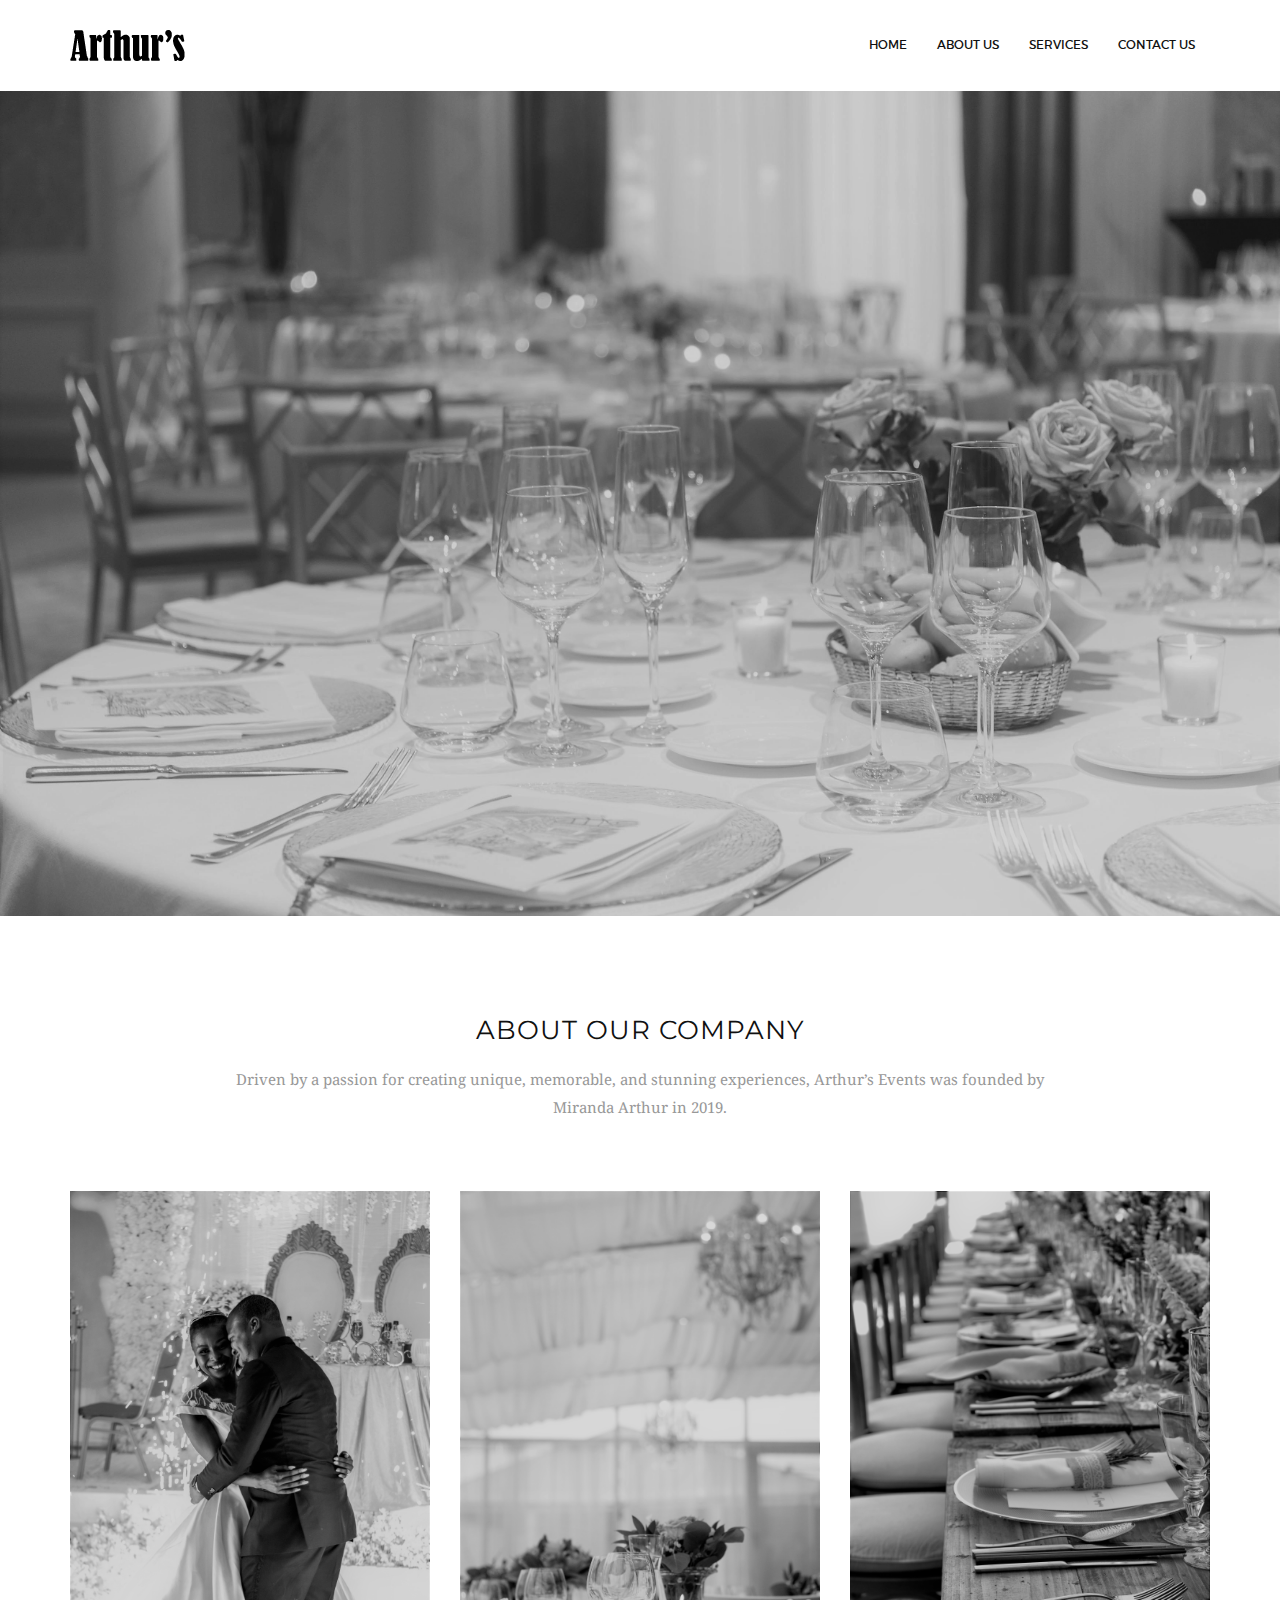
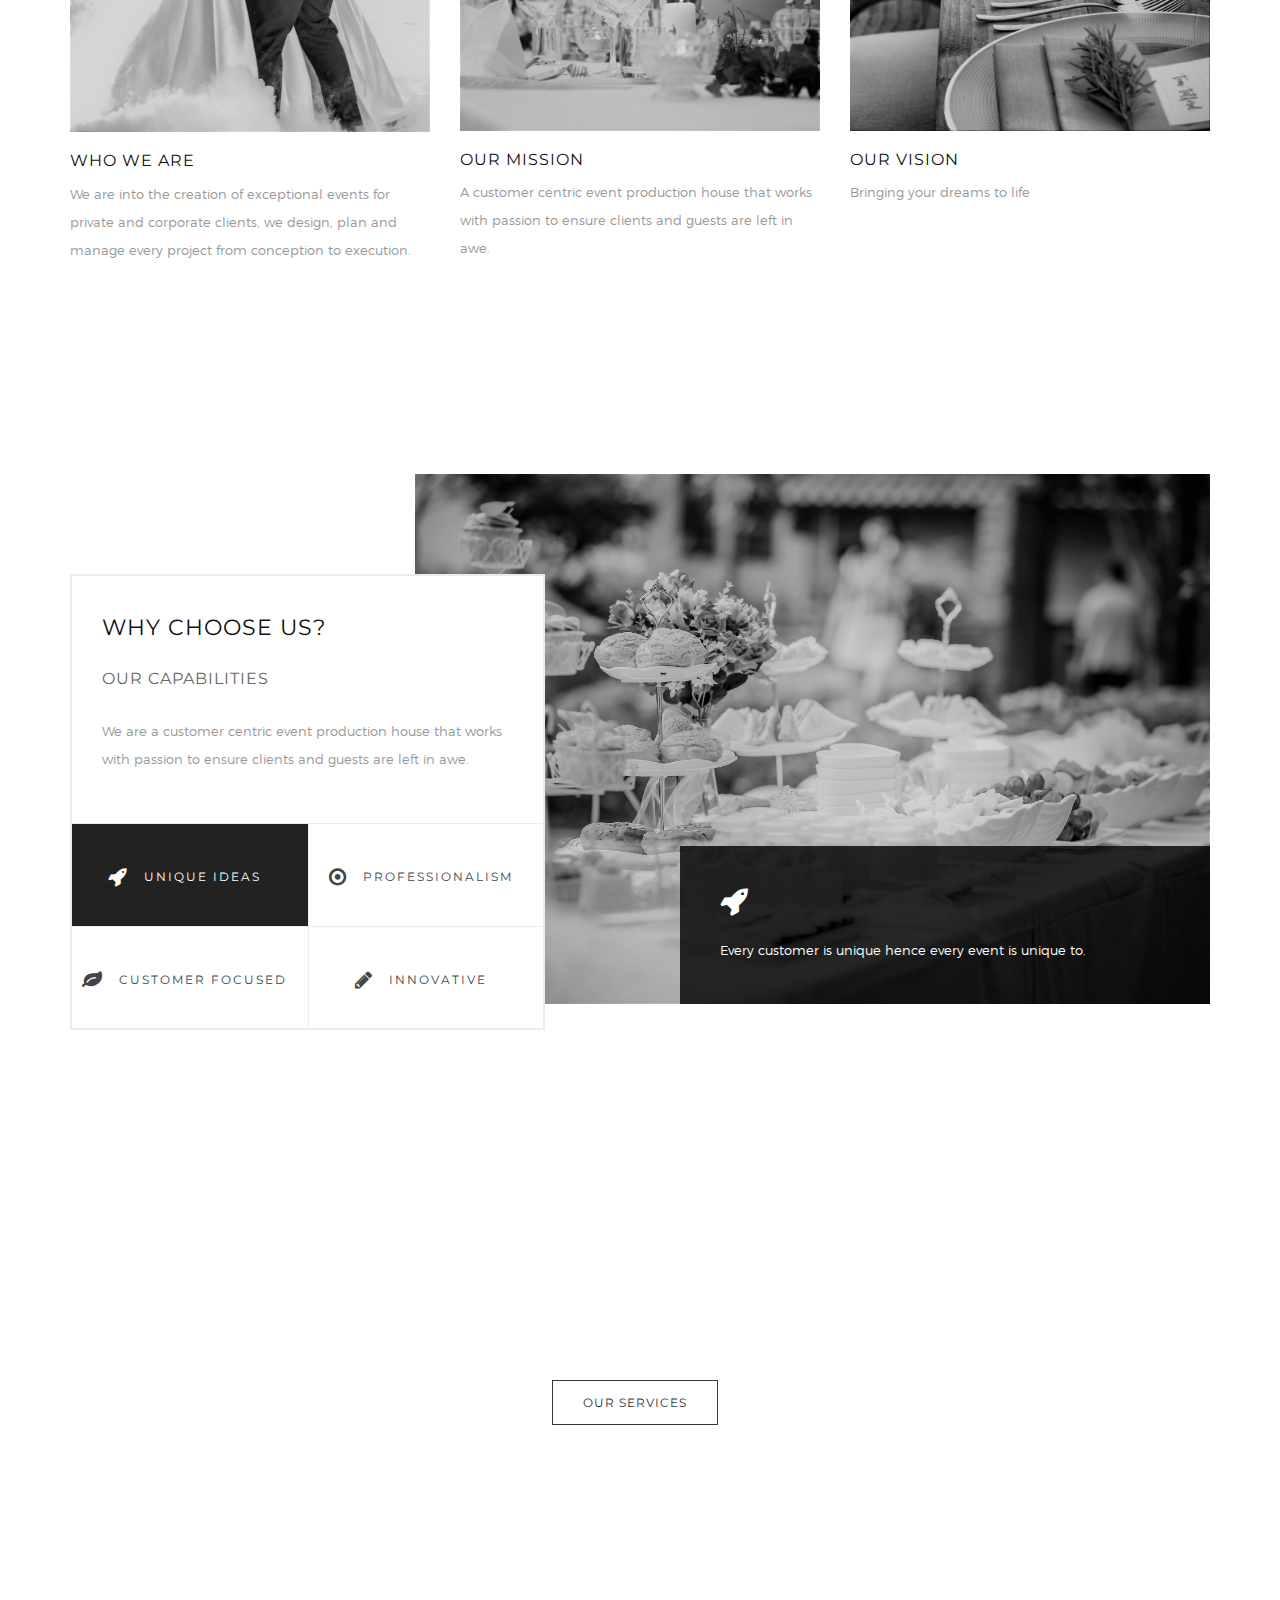
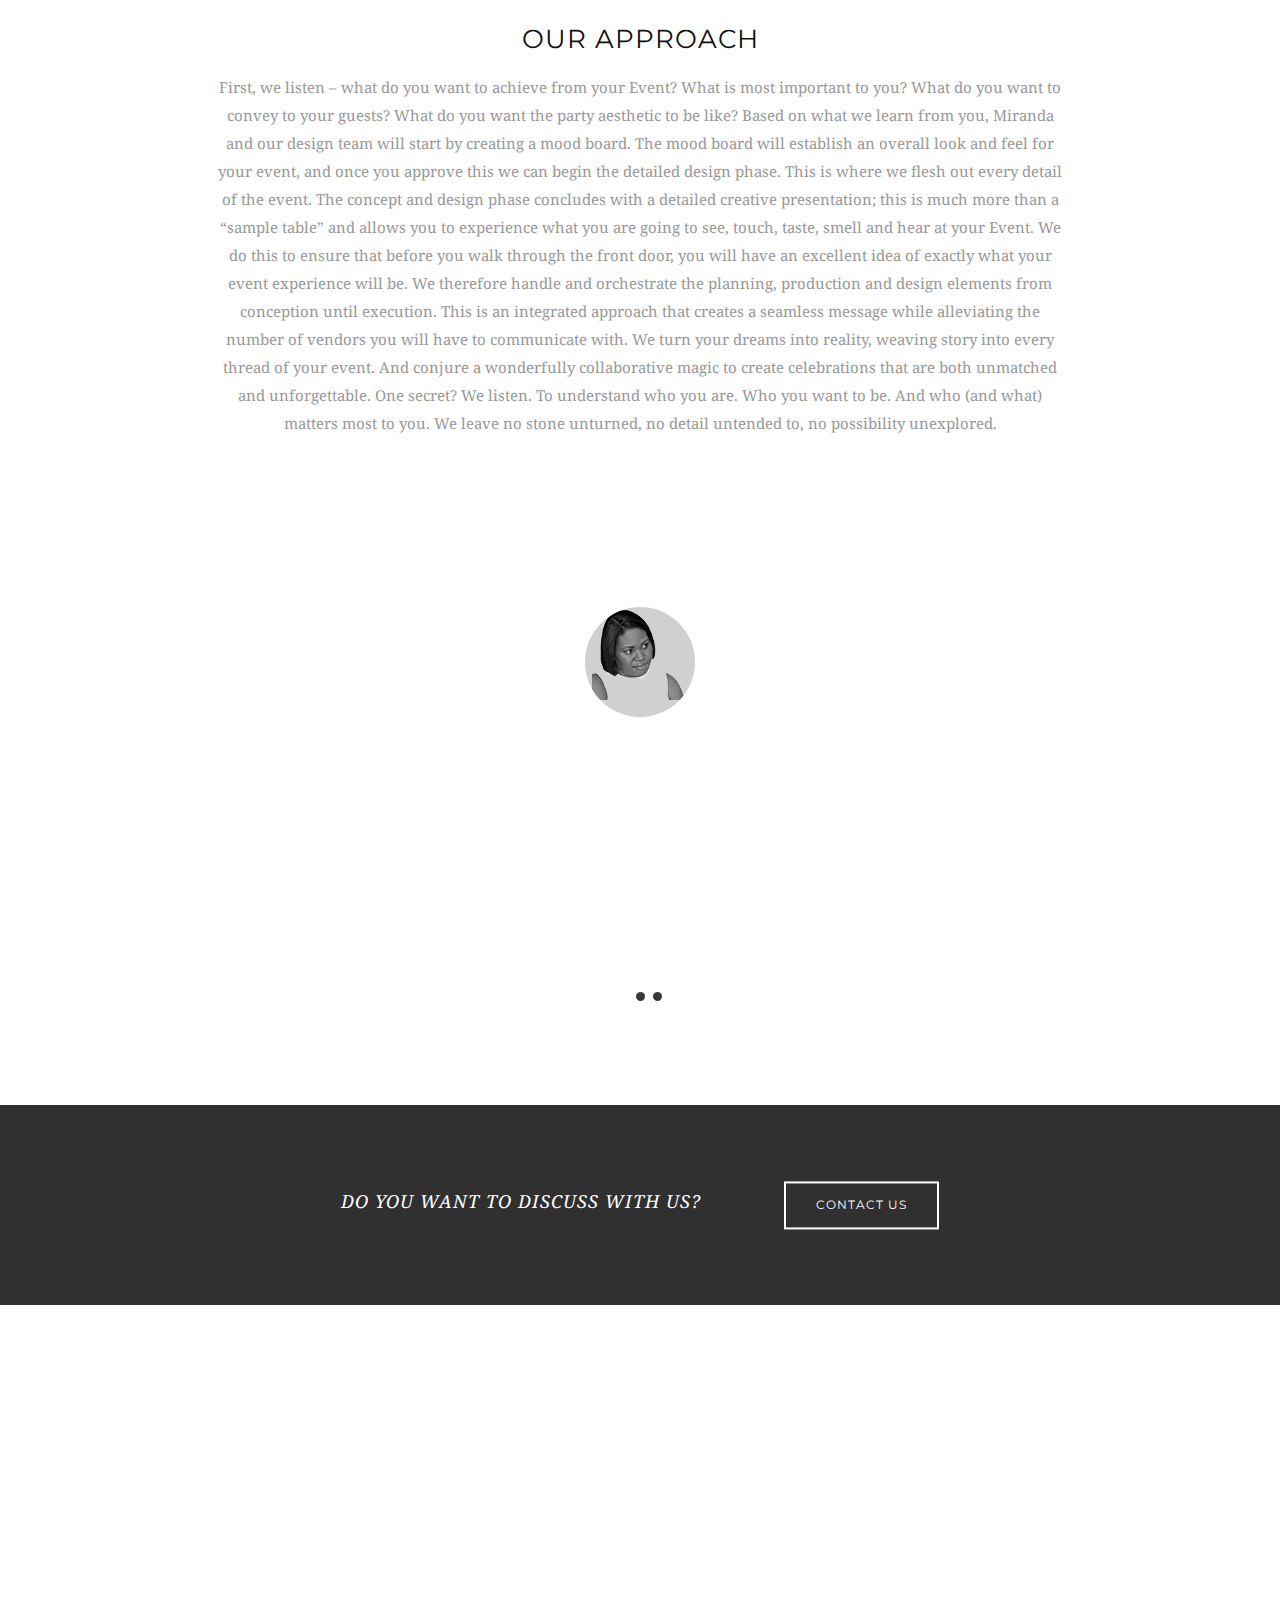
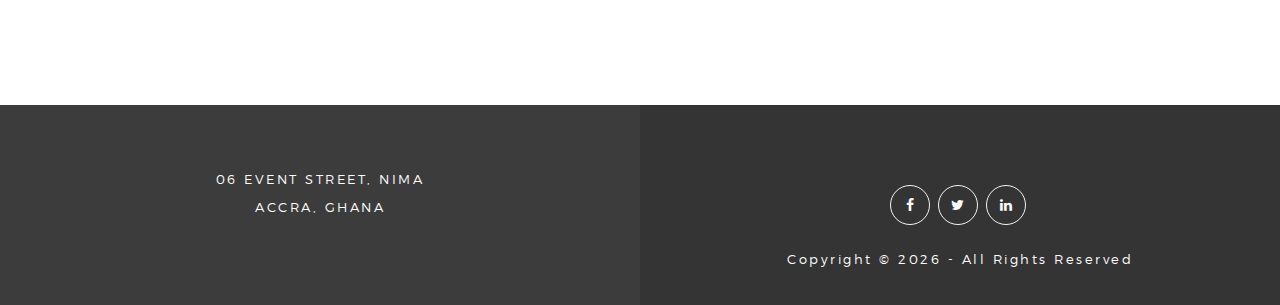
==== index.html @ 2ab6a4ef "Merge branch 'master' of https://github.com/Nancy4321/event-planning" ====
<!DOCTYPE html>
<html lang="en">
<head>
<meta charset="utf-8">
<meta name="viewport" content="width=device-width, initial-scale=1">
<title>Arthur’s Event</title>
<meta name="keywords" content="HTML5,CSS3,HTML,Template,Multi-Purpose,M_Adnan,Corporate Theme,Sprint HTML5,Sprint HTML5 - Multi Purpose HTML5 Template">
<meta name="description" content="Sprint HTML5 Template">
<meta name="author" content="M_Adnan">

<!-- FONTS ONLINE -->
<link href='https://fonts.googleapis.com/css?family=Droid+Serif:400,700,400italic,700italic' rel='stylesheet' type='text/css'>
<link href='http://fonts.googleapis.com/css?family=Montserrat:400,700' rel='stylesheet' type='text/css'>

<!--MAIN STYLE-->
<link rel="stylesheet" type="text/css" href="http://code.ionicframework.com/ionicons/2.0.1/css/ionicons.min.css">
<link href="css/bootstrap.min.css" rel="stylesheet" type="text/css">
<link href="css/font-awesome.min.css" rel="stylesheet" type="text/css">
<link href="css/main.css" rel="stylesheet" type="text/css">
<link href="css/style.css" rel="stylesheet" type="text/css">
<link href="css/responsive.css" rel="stylesheet" type="text/css">
<link href="css/animate.css" rel="stylesheet" type="text/css">

<!-- SLIDER REVOLUTION 4.x CSS SETTINGS -->
<link rel="stylesheet" type="text/css" href="rs-plugin/css/settings.css" media="screen" />

<!-- HTML5 Shim and Respond.js IE8 support of HTML5 elements and media queries -->
<!-- WARNING: Respond.js doesn't work if you view the page via file:// -->
<!--[if lt IE 9]>
    <script src="https://oss.maxcdn.com/libs/html5shiv/3.7.0/html5shiv.js"></script>
    <script src="https://oss.maxcdn.com/libs/respond.js/1.4.2/respond.min.js"></script>
<![endif]-->

</head>
<body>

<!-- Page Wrap -->
<div id="wrap" class="no-padding">
  <div id="main-wrapper">
    <header class="main-header">
      <div class="container">
        <div class="logo"> <a href="index.html"> <img src="images/logo-new.png" alt="Sprint Logo"></a> </div>
        
        <!-- Nav -->
        <nav>
          <ul id="ownmenu" class="ownmenu">
            <li class="active"><a href="index.html"> HOME</a></li>
            <li><a href="about.html">about us</a></li>
            <li><a href="services.html">services</a></li>
            <li><a href="contact.html">contact us</a></li>
          </ul>
        </nav>
      </div>
    </header>
    
    <!--======= HOME MAIN SLIDER =========-->
    <section class="home-slider">
      <div class="tp-banner-container">
        <div class="tp-banner">
          <ul>
            <!-- Slider 1 -->
            <li data-transition="fade" data-slotamount="5" data-masterspeed="700"> <img src="images/slides/glasses2.jpg"  alt=""  data-bgfit="cover" data-bgposition="center center" data-bgrepeat="no-repeat"> 
              
              <!-- Layer -->
              <div class="tp-caption sft font-montserrat text-uppercase tp-resizeme" 
                  data-x="center" data-hoffset="0"
                  data-y="center" data-voffset="40" 
                  data-speed="700" 
                  data-start="1000" 
                  data-easing="easeOutBack"
                  data-customin="x:0;y:0;z:0;rotationX:0;rotationY:0;rotationZ:0;scaleX:0;scaleY:1;skewX:0;skewY:0;opacity:0;transformPerspective:600;transformOrigin:50% 50%;" 
                  data-splitin="none" 
                  data-splitout="none" 
                  data-elementdelay="0.1" 
                  data-endelementdelay="0.1" 
                  data-endspeed="300" 
                  data-captionhidden="on"
                  style="color: #fff; font-size: 48px; font-weight:bold; letter-spacing:2px;"> Arthur's Events </div>
              
              <!-- Layer -->
              <div class="tp-caption font-droid-serif sfb text-center text-uppercase tp-resizeme" 
                  data-x="center" data-hoffset="0"
                  data-y="center" data-voffset="-30" 
                  data-speed="700" 
                  data-start="1500" 
                  data-easing="easeOutBack"
                  data-customin="x:0;y:0;z:0;rotationX:0;rotationY:0;rotationZ:0;scaleX:0;scaleY:1;skewX:0;skewY:0;opacity:0;transformPerspective:600;transformOrigin:50% 50%;" 
                  data-splitin="none" 
                  data-splitout="none" 
                  data-elementdelay="0.1" 
                  data-endelementdelay="0.1" 
                  data-endspeed="300" 
                  data-captionhidden="on" 
                  style="color: #fff; font-size: 12px;  font-weight:bold; letter-spacing:4px;"> Occassions / Planning / Celebration</div>
            </li>
            
            <!-- Slider 2 -->
            <li data-transition="fade" data-slotamount="5" data-masterspeed="700"> <img src="images/slides/outdoor1.jpg"  alt=""  data-bgfit="cover" data-bgposition="center center" data-bgrepeat="no-repeat"> 
              
              <!-- Layer -->
              <div class="tp-caption sft font-montserrat uppercase tp-resizeme" 
                  data-x="center" data-hoffset="0"
                  data-y="center" data-voffset="-60" 
                  data-speed="700" 
                  data-start="1000" 
                  data-easing="easeOutBack"
                  data-customin="x:0;y:0;z:0;rotationX:0;rotationY:0;rotationZ:0;scaleX:0;scaleY:1;skewX:0;skewY:0;opacity:0;transformPerspective:600;transformOrigin:50% 50%;" 
                  data-splitin="none" 
                  data-splitout="none" 
                  data-elementdelay="0.1" 
                  data-endelementdelay="0.1" 
                  data-endspeed="300" 
                  data-captionhidden="on"
                  style="color: #fff; font-size: 45px; font-weight:bolder; letter-spacing:2px;">  WE DESIGN,  </div>
              
              <!-- Layer -->
              <div class="tp-caption sft font-montserrat uppercase tp-resizeme" 
                  data-x="center" data-hoffset="0"
                  data-y="center" data-voffset="0" 
                  data-speed="700" 
                  data-start="1300" 
                  data-easing="easeOutBack"
                  data-customin="x:0;y:0;z:0;rotationX:0;rotationY:0;rotationZ:0;scaleX:0;scaleY:1;skewX:0;skewY:0;opacity:0;transformPerspective:600;transformOrigin:50% 50%;" 
                  data-splitin="none" 
                  data-splitout="none" 
                  data-elementdelay="0.1" 
                  data-endelementdelay="0.1" 
                  data-endspeed="300" 
                  data-captionhidden="on"
                  style="color: #fff; font-size: 45px; font-weight:bolder; letter-spacing:2px;"> PLAN AND MANAGE </div>
              
              <!-- Layer -->
              <div class="tp-caption sfb text-center tp-resizeme" 
                  data-x="center" data-hoffset="0"
                  data-y="center" data-voffset="60" 
                  data-speed="700" 
                  data-start="1600" 
                  data-easing="easeOutBack"
                  data-customin="x:0;y:0;z:0;rotationX:0;rotationY:0;rotationZ:0;scaleX:0;scaleY:1;skewX:0;skewY:0;opacity:0;transformPerspective:600;transformOrigin:50% 50%;" 
                  data-splitin="none" 
                  data-splitout="none" 
                  data-elementdelay="0.1" 
                  data-endelementdelay="0.1" 
                  data-endspeed="300" 
                  data-captionhidden="on" 
                  style="color: #fff; font-size: 14px;  font-weight:100; font-style: italic; letter-spacing:5px;">  EVERY PROJECT FROM CONCEPTION TO EXECUTION</div>
            </li>
          </ul>
        </div>
      </div>
    </section>
    
    <!--======= ABOUT SECTION =========-->
    <section class="sectoion-100px about">
      <div class="container"> 
        <!-- Tittle -->
        <div class="tittle">
          <h4>About our company</h4>
          <p>Driven by a passion for creating unique, memorable, and stunning experiences, Arthur’s Events was founded by Miranda Arthur in 2019. </p>
        </div>
        <ul class="row">
          <li class="col-sm-4"> <img class="img-responsive" src="images/wedding1.jpg" alt="" >
            <h6 class="margin-top-20">Who we are</h6>
            <p>We are into the creation of exceptional events for private and corporate clients, we design, plan and manage every project from conception to execution. 
              </p>
          </li>
          <li class="col-sm-4"> <img class="img-responsive" src="images/flowers1.jpg" alt="" >
            <h6 class="margin-top-20">our mission</h6>
            <p>A customer centric event production house that works with passion to ensure clients and guests are left in awe. </p>
          </li>
          <li class="col-sm-4"> <img class="img-responsive" src="images/table1.jpg" alt="" >
            <h6 class="margin-top-20">our vision</h6>
            <p>Bringing your dreams to life</p>
          </li>
        </ul>
      </div>
    </section>
    
    <!--======= WHY CHOOSE US =========-->
    <section class="sectoion-100px why-choose">
      <div class="container">
        <div class="sec-choose"> 
          
          <!-- Nav tabs -->
          <div class="choose-tab col-md-5 no-padding">
            <h4 class="padding-left-30 padding-top-30">Why Choose us?</h4>
            <h6 class="padding-left-30 padding-top-20 padding-bottom-20">our capabilities</h6>
            <p class="padding-left-30 padding-right-40">We are a customer centric event production house that works with passion to ensure clients and guests are left in awe.</p>
            <ul class="nav nav-tabs" role="tablist">
              <li role="presentation" class="active"><a href="#unique" aria-controls="unique" role="tab" data-toggle="tab"> <i class="fa fa-rocket"></i> Unique ideas</a></li>
              <li role="presentation"><a href="#elegant" aria-controls="elegant" role="tab" data-toggle="tab"> <i class="fa fa-dot-circle-o"></i> Professionalism</a></li>
              <li role="presentation"><a href="#clean" aria-controls="clean" role="tab" data-toggle="tab"><i class="fa fa-leaf"></i> Customer focused</a></li>
              <li role="presentation"><a href="#minimal" aria-controls="minimal" role="tab" data-toggle="tab"><i class="fa fa-pencil"></i> Innovative</a></li>
            </ul>
          </div>
          
          <!-- Tab panels -->
          <div class="col-md-7 no-padding"> 
            
            <!-- Tab Content -->
            <div class="tab-content"> 
              
              <!-- Unique -->
              <div role="tabpanel" class="tab-pane active" id="unique">
                <div class="detail-in"> <img class="img-responsive" src="images/images2.jpg" alt="">
                  <div class="text-content col-md-8"> <i class="fa fa-rocket"></i>
                    <p>Every customer is unique hence every event is unique to. </p>
                  </div>
                </div>
              </div>
              
              <!-- Elegant -->
              <div role="tabpanel" class="tab-pane" id="elegant">
                <div class="detail-in"> <img class="img-responsive" src="images/images2.jpg" alt="">
                  <div class="text-content col-md-8"> <i class="fa fa-dot-circle-o"></i>
                    <p>We exude immense professionalism. </p>
                  </div>
                </div>
              </div>
              
              <!-- Clean -->
              <div role="tabpanel" class="tab-pane" id="clean">
                <div class="detail-in"> <img class="img-responsive" src="images/images2.jpg" alt="">
                  <div class="text-content col-md-8"> <i class="fa fa-leaf"></i>
                    <p>Our company is based on the belief that our customers' needs are of the utmost importance. </p>
                  </div>
                </div>
              </div>
              
              <!-- Minimal -->
              <div role="tabpanel" class="tab-pane" id="minimal">
                <div class="detail-in"> <img class="img-responsive" src="images/images2.jpg" alt="">
                  <div class="text-content col-md-8"> <i class="fa fa-pencil"></i>
                    <p>Creating new designs. </p>
                  </div>
                </div>
              </div>
            </div>
          </div>
        </div>
      </div>
    </section>
    
    
    <!--======= Parallax Section =========-->
    <section class="sectoion-100px parallax-bg" style="background: url(images/bg/bgbw2.jpg) center center fixed no-repeat;">
      <div class="container">
        <h3>We do innovative things, so that we can create memorable events</h3>
        <a href="services.html" class="btn  margin-right-10">Our Services</a>  
      </div>
    </section>

    <!-- ============ Approach ============== -->
    <section class="sectoion-100px about">
      <div class="container"> 
    <div class="tittle">
          <h4>Our Approach</h4>
          <p>First, we listen – what do you want to achieve from your Event? What is most important to you? What do you want to convey to your guests? What do you want the party aesthetic to be like? Based on what we learn from you, Miranda and our design team will start by creating a mood board. The mood board will establish an overall look and feel for your event, and once you approve this we can begin the detailed design phase. This is where we flesh out every detail of the event. The concept and design phase concludes with a detailed creative presentation; this is much more than a “sample table” and allows you to experience what you are going to see, touch, taste, smell and hear at your Event. We do this to ensure that before you walk through the front door, you will have an excellent idea of exactly what your event experience will be.
We therefore handle and orchestrate the planning, production and design elements from conception until execution. This is an integrated approach that creates a seamless message while alleviating the number of vendors you will have to communicate with.

We turn your dreams into reality, weaving story into every thread of your event. And conjure a wonderfully collaborative magic to create celebrations that are both unmatched and unforgettable.

One secret? We listen. To understand who you are. Who you want to be. And who (and what) matters most to you. We leave no stone unturned, no detail untended to, no possibility unexplored.
 </p>
        </div>
      </div>
    </section>
    
    <!--======= Tastimonial =========-->
    <section class="tastimonial tastimonial-bg padding-bottom-100">
      <div class="container"> 
        
        <!--======= SLIDER =========-->
        <div class="testi-slides"> 
          
          <!--======= SLIDE 1 =========-->
          <div class="testi">
            <div class="avatar"> <img src="images/avatar-1.png"></div>
            <h6>Naa Larbi </h6>
            <span>Accra, Ghana </span>
            <p>Lorem ipsum dolor sit, amet consectetur adipisicing elit. Vero, a animi, reprehenderit, enim quae iure fugiat amet beatae magni at dolores nesciunt odio? Libero laboriosam culpa sapiente repellendus quidem non.</p>
          </div>
          
          <!--======= SLIDE 2 =========-->
          <div class="testi">
            <div class="avatar"> <img src="images/avatar-2.png"></div>
            <h6>Kofi Bonsu </h6>
            <span>Kumasi, Ghana </span>
            <p>Lorem ipsum dolor sit amet consectetur adipisicing elit. Consectetur excepturi accusantium nihil velit placeat tempora pariatur et maiores, ducimus illum aperiam ad earum facere odit ratione sint dicta nemo alias?</p>
          </div>
          
          <!--======= SLIDE 3 =========-->
          <div class="testi">
            <div class="avatar"> <img src="images/AVATAR-4.png"></div>
            <h6>Fatima Dauda </h6>
            <span>Tamale, Ghana </span>
            <p>Lorem ipsum dolor sit amet consectetur adipisicing elit. Quaerat cupiditate minus inventore modi, expedita rem a, quibusdam facilis unde cumque velit dolorum eum aliquid. Consequatur totam rem earum esse similique.</p>
          </div>
        </div>
      </div>
    </section>

    <!--======= Clients-logo =========-->
      <section class="sectoion-100px promo">
        <div class="container">
          <div class="position-center-center">
            <h5>Do you want to discuss with us?</h5>
            <a href="contact.html" class="btn">CONTACT US</a>
          </div>
        </div>
      </section>
    
    <!--======= MAP =========-->
    <div id="map"> </div>
    
    <!--======= FOOTER UP =========-->
    <section class="footer-up">
      <div class="col-sm-6">
        <div class="work"> <i class="ion-map"></i>
          <p>06 Event Street, Nima <br>
            Accra, Ghana</p>
        </div>
      </div>
      <div class="col-sm-6">
        <div class="contact">

          <!--======= Social Icon =========-->
          <ul class="social_icons">
            <li class="facebook"><a class="facebook" href="#."><i class="fa fa-facebook"></i></a></li>
            <li class="twitter"><a class="twitter" href="#."><i class="fa fa-twitter"></i></a></li>
            <li class="linkedin"><a class="linkedin" href="#."><i class="fa fa-linkedin"></i></a></li>
          </ul>
          <p>Copyright © <span id="year"></span> - All Rights Reserved</p>
        </div>
      </div>
    </section>
  </div>
</div>
<!-- Wrap End --> 

<script src="js/jquery-1.11.3.min.js"></script> 
<script src="js/bootstrap.min.js"></script> 
<script src="js/own-menu.js"></script> 
<script src="js/owl.carousel.min.js"></script> 
<script src="js/jquery.isotope.min.js"></script> 
<script src="js/counter.js"></script> 

<!-- SLIDER REVOLUTION 4.x SCRIPTS  --> 
<script type="text/javascript" src="rs-plugin/js/jquery.themepunch.tools.min.js"></script> 
<script type="text/javascript" src="rs-plugin/js/jquery.themepunch.revolution.min.js"></script> 
<script type='text/javascript' src='http://maps.google.com/maps/api/js?sensor=false'></script> 
<!-- begin map script--> 
<script type="text/javascript">
/*========== Year ============*/
document.getElementById("year").innerHTML = new Date().getFullYear();

/*==========  Map  ==========*/
var map;
function initialize_map() {
if ($('#map').length) {
  var myLatLng = new google.maps.LatLng(5.5561052, -0.201157);
  var mapOptions = {
    zoom: 17,
    center: myLatLng,
    scrollwheel: false,
    panControl: false,
    zoomControl: true,
    scaleControl: false,
    mapTypeControl: false,
    streetViewControl: false
  };
  map = new google.maps.Map(document.getElementById('map'), mapOptions);
  var marker = new google.maps.Marker({
    position: myLatLng,
    map: map,
    tittle: 'Envato',
    icon: './images/map-locator.png'

  });
} else {
  return false;
}
}
google.maps.event.addDomListener(window, 'load', initialize_map);
</script> 
<script src="js/main.js"></script>
</body>
</html>
---- css/main.css ----
/* MENU CONFIGURATION
**********************************************************/
.ownmenu {
	width: 100%;
	padding: 0;
	margin: 0;
	position: relative;
	float: left;
	list-style: none;
}
.ownmenu li {
	display: inline-block;
	float: left;
}
.ownmenu a {
	-o-transition: all .3s linear;
	-webkit-transition: all .3s linear;
	-moz-transition: all .3s linear;
	transition: all .3s linear;
	outline: none;
	z-index: 10;
}
/* DROPDOWN CONFIGURATION
**********************************************************/
.ownmenu ul.dropdown, .ownmenu ul.dropdown li ul.dropdown {
	list-style: none;
	margin: 0;
	padding: 0;
	display: none;
	position: absolute;
	z-index: 99;
	padding-left: 0px;
	min-width: 250px;
	background: none;
}
.ownmenu ul.dropdown {
	top: 61px;
	z-index: 999999;
}
.ownmenu ul.dropdown li ul.dropdown {
	left: 100%;
	top: inherit;
}
.ownmenu ul.dropdown li {
	clear: both;
	width: 100%;
	text-align: left !important;
	padding-left: 0px !important;
}
.ownmenu ul.dropdown li a {
	width: 100%;
	padding: 12px 24px 12px;
	display: inline-block;
	float: left;
	clear: both;
	text-decoration: none;
	color: #999;
	text-align: left;
	box-sizing: border-box;
	-moz-box-sizing: border-box;
	-webkit-box-sizing: border-box;
}
.ownmenu ul.dropdown li > a {
	margin: 0px;
}
.ownmenu ul.dropdown li:hover > a {
	background: #e0e0e0;
	color: #555;
	margin: 0px;
}
/* dropdowns to left side */
.ownmenu ul.dropdown li ul.dropdown.left {
	left: auto;
	right: 100%;
}
/* SUBMENU INDICATORS
**********************************************************/
.ownmenu .indicator {
	position: relative;
	right: 5px;
	font-size: 14px;
	float: right;
}
.ownmenu ul li .indicator {
	font-size: 12px;
	top: 1px;
	left: 10px;
}
/* MEGAMENU
**********************************************************/
.ownmenu > li > .megamenu {
	position: absolute;
	display: none;
	background: #fff;
	width: 25%;
	top: 80px;
	font-size: 12px;
	color: #999;
	z-index: 99;
	padding: 0 0px;
	-webkit-box-sizing: border-box;
	-moz-box-sizing: border-box;
	box-sizing: border-box;
}
/* megamenu list */
.ownmenu li > .megamenu ul {
	margin: 0 0 20px 0;
	float: left;
	padding: 0;
	display: block;
	position: relative;
}
.ownmenu li > .megamenu ul li {
	width: 100%;
	padding: 0px;
}
.ownmenu li > .megamenu ul li.title {
	margin: 0 0 8px;
	padding: 0 0 5px;
	font-size: 14px;
	border-bottom: solid 1px #666;
}
/* megamenu h5 */
.ownmenu li > .megamenu h5 {
	width: 100%;
	margin: 0;
	padding: 0;
}
/* megamenu links */
.ownmenu li > .megamenu a {
	color: #999;
	text-decoration: none;
	font-size: 12px;
	-webkit-transition: color 0.3s linear;
	-moz-transition: color 0.3s linear;
	-o-transition: color 0.3s linear;
	transition: color 0.3s linear;
}
.ownmenu li > .megamenu a:hover {
	color: #dedede;
}
/* megamenu images */
.ownmenu .megamenu img {
	width: 100%;
	-webkit-transition: border 0.3s linear;
	-moz-transition: border 0.3s linear;
	-o-transition: border 0.3s linear;
	transition: border 0.3s linear;
}
/* to fix right attribute on submenus (menu aligned to left (default)) */
.ownmenu > li.fix-sub > .megamenu, .ownmenu > li.fix-sub > .megamenu.half-width, .ownmenu > li.fix-sub > .dropdown {
	right: 0;
}
/* MEGAMENU WIDTHS
**********************************************************/
.ownmenu > li > .megamenu.half-width {
	width: 50%;
}
.ownmenu > li > .megamenu.full-width {
	width: 100%;
	left: 0;
}
/* MEGAMENU FORM CONFIGURATION
**********************************************************/
.ownmenu li > .megamenu form {
	width: 100%;
}
/* megamenu inputs */
.ownmenu li > .megamenu form input[type="text"], .ownmenu li > .megamenu form textarea {
	padding: 5px;
	color: #999;
	background: #444;
	font-size: 14px;
	border: solid 1px transparent;
	outline: none;
	-webkit-box-sizing: border-box;
	-moz-box-sizing: border-box;
	box-sizing: border-box;
	-webkit-transition: border 0.3s linear;
	-moz-transition: border 0.3s linear;
	-o-transition: border 0.3s linear;
	transition: border 0.3s linear;
}
.ownmenu li > .megamenu form input[type="text"]:focus, .ownmenu li > .megamenu form textarea:focus {
	border-color: #e0e0e0;
}
.ownmenu li > .megamenu form input[type="text"] {
	width: 100%;
	margin-top: 10px;
}
.ownmenu li > .megamenu form textarea {
	width: 100%;
	margin-top: 10px;
}
.ownmenu li > .megamenu form input[type="submit"] {
	width: 25%;
	float: right;
	height: 30px;
	margin-top: 10px;
	border: none;
	cursor: pointer;
	background: #444;
	color: #777;
	-webkit-transition: background 0.3s linear;
	-moz-transition: background 0.3s linear;
	-o-transition: background 0.3s linear;
	transition: background 0.3s linear;
}
.ownmenu li > .megamenu form input[type="submit"]:hover {
	background: #e0e0e0;
	color: #555;
}
/* MEGAMENU GRID SYSTEM
**********************************************************/
.megamenu .row {
	width: 100%;
	margin-top: 15px;
}
.megamenu .row:first-child {
	margin-top: 0;
}
.megamenu .row:before, .megamenu .row:after {
	display: table;
	content: "";
	line-height: 0;
}
.megamenu .row:after {
	clear: both;
}
.megamenu .row .col1, .megamenu .row .col2, .megamenu .row .col3, .megamenu .row .col4, .megamenu .row .col5, .megamenu .row .col6 {
	display: block;
	width: 100%;
	min-height: 20px;
	float: left;
	margin-left: 2.127659574468085%;
	-webkit-box-sizing: border-box;
	-moz-box-sizing: border-box;
	box-sizing: border-box;
}
.megamenu .row [class*="col"]:first-child {
	margin-left: 0;
}
.megamenu .row .col1 {
	width: 14.893617021276595%;
}
.megamenu .row .col2 {
	width: 31.914893617021278%;
}
.megamenu .row .col3 {
	width: 48.93617021276595%;
}
.megamenu .row .col4 {
	width: 65.95744680851064%;
}
.megamenu .row .col5 {
	width: 82.97872340425532%;
}
.megamenu .row .col6 {
	width: 100%;
}
/* RIGHT ALIGNMENT (MENU ITEM)
**********************************************************/
.ownmenu > li.right {
	float: right;
}
.ownmenu > li.right > .megamenu, .ownmenu > li.right > .megamenu.half-width, .ownmenu > li.right > .dropdown {
	right: 0;
}
/* to fix right attribute on submenus (menu aligned to right) */
.ownmenu > li.jsright {
	float: right;
}
.ownmenu > li.jsright.last > .megamenu, .ownmenu > li.jsright.last > .megamenu.half-width, .ownmenu > li.jsright.last > .dropdown {
	right: 0;
}
/* ICONS (FONT AWESOME)
**********************************************************/
.ownmenu > li > a > i {
	line-height: 23px !important;
	margin-right: 6px;
	font-size: 18px;
	float: left;
}
/* COLLAPSIBLE MENU
**********************************************************/
.ownmenu > li.showhide {
	display: none;
	width: 100%;
	height: 50px;
	cursor: pointer;
	color: #999;
}
.ownmenu > li.showhide span.title {
	margin: 15px 0 0 25px;
	float: left;
}
.ownmenu > li.showhide span.icon {
	margin: 17px 20px;
	float: right;
}
.ownmenu > li.showhide .icon em {
	margin-bottom: 3px;
	display: block;
	width: 20px;
	height: 2px;
	background: #999;
}
/* RESPONSIVE LAYOUT
**********************************************************/
@media (max-width: 767px) {
.ownmenu > li {
	display: block;
	width: 100%;
	box-sizing: border-box;
	-moz-box-sizing: border-box;
	-webkit-box-sizing: border-box;
}
.ownmenu > li > a {
	padding: 15px 25px;
}
.ownmenu a {
	width: 100%;
	box-sizing: border-box;
	-moz-box-sizing: border-box;
	-webkit-box-sizing: border-box;
}
.ownmenu ul.dropdown, .ownmenu ul.dropdown li ul.dropdown {
	width: 100% !important;
	left: 0;
	position: static !important;
	border: none;
	box-sizing: border-box;
	-moz-box-sizing: border-box;
	-webkit-box-sizing: border-box;
}
.ownmenu ul.dropdown li {
	background: #fff !important;
	border: none;
}
.ownmenu ul.dropdown > li > a {
	padding-left: 40px !important;
}
.ownmenu > li > .megamenu {
	width: 100% !important;
	position: static;
	border-top: none;
}
.ownmenu > li > .megamenu .row [class*="col"] {
	float: none;
	display: block;
	width: 100% !important;
	margin-left: 0;
	margin-top: 15px;
	-webkit-box-sizing: border-box;
	-moz-box-sizing: border-box;
	box-sizing: border-box;
}
.ownmenu > li > .megamenu .row:first-child [class*="col"]:first-child {
	margin-top: 0;
}
.ownmenu > li > .megamenu .row {
	margin-top: 0;
}
.ownmenu > li > ul.dropdown > li > a {
	padding-left: 20px !important;
}
.ownmenu > li > ul.dropdown > li > ul.dropdown > li > a {
	padding-left: 60px !important;
}
.ownmenu > li > ul.dropdown > li > ul.dropdown > li > ul.dropdown > li > a {
	padding-left: 80px !important;
}
}
@media (min-width: 767px) and (max-width: 900px) {
.ownmenu > li > .megamenu {
	width: 100% !important;
	left: 0 !important;
}
}
/* MENU CONFIGURATION
**********************************************************/
.ownmenuclick {
	width: 100%;
	padding: 0;
	margin: 0;
	position: relative;
	float: left;
	list-style: none;
}
.ownmenuclick li {
	display: inline-block;
	float: left;
	-o-transition: all .3s linear;
	-webkit-transition: all .3s linear;
	-moz-transition: all .3s linear;
	transition: all .3s linear;
}
.ownmenuclick a {
	-o-transition: all .3s linear;
	-webkit-transition: all .3s linear;
	-moz-transition: all .3s linear;
	transition: all .3s linear;
	outline: none;
	z-index: 10;
}
/* DROPDOWN CONFIGURATION
**********************************************************/
.ownmenuclick ul.dropdown, .ownmenuclick ul.dropdown li ul.dropdown {
	list-style: none;
	margin: 0;
	padding: 0;
	display: none;
	position: relative;
	z-index: 99;
	padding-left: 0px;
	min-width: 100%;
	background: none;
}
.ownmenuclick ul.dropdown {
	top: 0px;
}
.ownmenuclick ul.dropdown li ul.dropdown {
	left: 100%;
	top: inherit;
}
.ownmenuclick ul.dropdown li {
	clear: both;
	width: 100%;
}
.ownmenuclick ul.dropdown li a {
	width: 100%;
	padding: 5px 20px 5px;
	display: inline-block;
	float: left;
	clear: both;
	text-decoration: none;
	color: #999;
	box-sizing: border-box;
	-moz-box-sizing: border-box;
	-webkit-box-sizing: border-box;
}
.ownmenuclick ul.dropdown li:hover > a {
	background: #e0e0e0;
	color: #555;
}
/* dropdowns to left side */
.ownmenuclick ul.dropdown li ul.dropdown.left {
	left: auto;
	right: 100%;
}
/* SUBMENU INDICATORS
**********************************************************/
.ownmenuclick .indicator {
	position: relative;
	right: 5px;
	font-size: 12px;
	float: right;
}
.ownmenuclick ul li .indicator {
	font-size: 12px;
	top: 1px;
	left: 10px;
}
/* MEGAMENU
**********************************************************/
.ownmenuclick > li > .megamenu {
	position: absolute;
	display: none;
	background: #fff;
	width: 25%;
	top: 80px;
	font-size: 12px;
	color: #999;
	z-index: 99;
	padding: 0 0px;
	-webkit-box-sizing: border-box;
	-moz-box-sizing: border-box;
	box-sizing: border-box;
}
/* megamenu list */
.ownmenuclick li > .megamenu ul {
	margin: 0 0 20px 0;
	float: left;
	padding: 0;
	display: block;
	position: relative;
}
.ownmenuclick li > .megamenu ul li {
	width: 100%;
	padding: 0px;
}
.ownmenuclick li > .megamenu ul li.title {
	margin: 0 0 8px;
	padding: 0 0 5px;
	font-size: 14px;
	border-bottom: solid 1px #666;
}
/* megamenu h5 */
.ownmenuclick li > .megamenu h5 {
	width: 100%;
	margin: 0;
	padding: 0;
}
/* megamenu links */
.ownmenuclick li > .megamenu a {
	color: #999;
	text-decoration: none;
	font-size: 12px;
	-webkit-transition: color 0.3s linear;
	-moz-transition: color 0.3s linear;
	-o-transition: color 0.3s linear;
	transition: color 0.3s linear;
}
.ownmenuclick li > .megamenu a:hover {
	color: #dedede;
}
/* megamenu images */
.ownmenuclick .megamenu img {
	width: 100%;
	-webkit-transition: border 0.3s linear;
	-moz-transition: border 0.3s linear;
	-o-transition: border 0.3s linear;
	transition: border 0.3s linear;
}
/* to fix right attribute on submenus (menu aligned to left (default)) */
.ownmenuclick > li.fix-sub > .megamenu, .ownmenuclick > li.fix-sub > .megamenu.half-width, .ownmenuclick > li.fix-sub > .dropdown {
	right: 0;
}
/* MEGAMENU WIDTHS
**********************************************************/
.ownmenuclick > li > .megamenu.half-width {
	width: 50%;
}
.ownmenuclick > li > .megamenu.full-width {
	width: 100%;
	left: 0;
}
/* MEGAMENU FORM CONFIGURATION
**********************************************************/
.ownmenuclick li > .megamenu form {
	width: 100%;
}
/* megamenu inputs */
.ownmenuclick li > .megamenu form input[type="text"], .ownmenuclick li > .megamenu form textarea {
	padding: 5px;
	color: #999;
	background: #444;
	font-size: 14px;
	border: solid 1px transparent;
	outline: none;
	-webkit-box-sizing: border-box;
	-moz-box-sizing: border-box;
	box-sizing: border-box;
	-webkit-transition: border 0.3s linear;
	-moz-transition: border 0.3s linear;
	-o-transition: border 0.3s linear;
	transition: border 0.3s linear;
}
.ownmenuclick li > .megamenu form input[type="text"]:focus, .ownmenuclick li > .megamenu form textarea:focus {
	border-color: #e0e0e0;
}
.ownmenuclick li > .megamenu form input[type="text"] {
	width: 100%;
	margin-top: 10px;
}
.ownmenuclick li > .megamenu form textarea {
	width: 100%;
	margin-top: 10px;
}
.ownmenuclick li > .megamenu form input[type="submit"] {
	width: 25%;
	float: right;
	height: 30px;
	margin-top: 10px;
	border: none;
	cursor: pointer;
	background: #444;
	color: #777;
	-webkit-transition: background 0.3s linear;
	-moz-transition: background 0.3s linear;
	-o-transition: background 0.3s linear;
	transition: background 0.3s linear;
}
.ownmenuclick li > .megamenu form input[type="submit"]:hover {
	background: #e0e0e0;
	color: #555;
}
/* MEGAMENU GRID SYSTEM
**********************************************************/
.megamenu .row {
	width: 100%;
	margin-top: 15px;
}
.megamenu .row:first-child {
	margin-top: 0;
}
.megamenu .row:before, .megamenu .row:after {
	display: table;
	content: "";
	line-height: 0;
}
.megamenu .row:after {
	clear: both;
}
.megamenu .row .col1, .megamenu .row .col2, .megamenu .row .col3, .megamenu .row .col4, .megamenu .row .col5, .megamenu .row .col6 {
	display: block;
	width: 100%;
	min-height: 20px;
	float: left;
	margin-left: 2.127659574468085%;
	-webkit-box-sizing: border-box;
	-moz-box-sizing: border-box;
	box-sizing: border-box;
}
.megamenu .row [class*="col"]:first-child {
	margin-left: 0;
}
.megamenu .row .col1 {
	width: 14.893617021276595%;
}
.megamenu .row .col2 {
	width: 31.914893617021278%;
}
.megamenu .row .col3 {
	width: 48.93617021276595%;
}
.megamenu .row .col4 {
	width: 65.95744680851064%;
}
.megamenu .row .col5 {
	width: 82.97872340425532%;
}
.megamenu .row .col6 {
	width: 100%;
}
/* RIGHT ALIGNMENT (MENU ITEM)
**********************************************************/
.ownmenuclick > li.right {
	float: right;
}
.ownmenuclick > li.right > .megamenu, .ownmenuclick > li.right > .megamenu.half-width, .ownmenuclick > li.right > .dropdown {
	right: 0;
}
/* to fix right attribute on submenus (menu aligned to right) */
.ownmenuclick > li.jsright {
	float: right;
}
.ownmenuclick > li.jsright.last > .megamenu, .ownmenuclick > li.jsright.last > .megamenu.half-width, .ownmenuclick > li.jsright.last > .dropdown {
	right: 0;
}
/* ICONS (FONT AWESOME)
**********************************************************/
.ownmenuclick > li > a > i {
	line-height: 23px !important;
	margin-right: 6px;
	font-size: 18px;
	float: left;
}
/* COLLAPSIBLE MENU
**********************************************************/
.ownmenuclick > li.showhide {
	display: none;
	width: 100%;
	height: 50px;
	cursor: pointer;
	color: #999;
}
.ownmenuclick > li.showhide span.title {
	margin: 15px 0 0 25px;
	float: left;
}
.ownmenuclick > li.showhide span.icon {
	margin: 17px 20px;
	float: right;
}
.ownmenuclick > li.showhide .icon em {
	margin-bottom: 3px;
	display: block;
	width: 20px;
	height: 2px;
	background: #999;
}
header nav .ownmenuclick li {
	float: left;
	padding: 0 15px;
}
header .ownmenuclick ul.dropdown {
	padding-bottom: 0px;
}
header .ownmenu ul.dropdown li a {
	text-transform: uppercase;
	font-size: 12px;
	border: none;
	padding: 0px 20px;
	line-height: 38px;
	background: none;
	color: #000;
	font-size: 12px;
	display: inline-block;
	width: 100%;
	border-bottom: 1px solid rgba(0,0,0,0.1);
}
header .ownmenuclick ul.dropdown li a:hover {
	background: #fff85f;
}
header .ownmenuclick li > .megamenu li a:hover {
	background: #fff85f;
}
header nav .ownmenuclick .indicator {
	display: none;
}
/* 
 *  Owl Carousel - Animate Plugin
 */
.owl-carousel .animated {
	-webkit-animation-duration: 1000ms;
	animation-duration: 1000ms;
	-webkit-animation-fill-mode: both;
	animation-fill-mode: both;
}
.owl-carousel .owl-animated-in {
	z-index: 0;
}
.owl-carousel .owl-animated-out {
	z-index: 1;
}
.owl-carousel .fadeOut {
	-webkit-animation-name: fadeOut;
	animation-name: fadeOut;
}
 @-webkit-keyframes fadeOut {
 0% {
 opacity: 1;
}
 100% {
 opacity: 0;
}
}
@keyframes fadeOut {
 0% {
 opacity: 1;
}
 100% {
 opacity: 0;
}
}
/* 
 * 	Owl Carousel - Auto Height Plugin
 */
.owl-height {
	-webkit-transition: height 500ms ease-in-out;
	-moz-transition: height 500ms ease-in-out;
	-ms-transition: height 500ms ease-in-out;
	-o-transition: height 500ms ease-in-out;
	transition: height 500ms ease-in-out;
}
/* 
 *  Core Owl Carousel CSS File
 */
.owl-carousel {
	display: none;
	width: 100%;
	-webkit-tap-highlight-color: transparent;
	/* position relative and z-index fix webkit rendering fonts issue */
	position: relative;
	z-index: 1;
}
.owl-carousel .owl-stage {
	position: relative;
	-ms-touch-action: pan-Y;
}
.owl-carousel .owl-stage:after {
	content: ".";
	display: block;
	clear: both;
	visibility: hidden;
	line-height: 0;
	height: 0;
}
.owl-carousel .owl-stage-outer {
	position: relative;
	overflow: hidden;
	/* fix for flashing background */
	-webkit-transform: translate3d(0px, 0px, 0px);
}
.owl-carousel .owl-controls .owl-nav .owl-prev, .owl-carousel .owl-controls .owl-nav .owl-next, .owl-carousel .owl-controls .owl-dot {
	cursor: pointer;
	cursor: hand;
	-webkit-user-select: none;
	-khtml-user-select: none;
	-moz-user-select: none;
	-ms-user-select: none;
	user-select: none;
}
.owl-carousel.owl-loaded {
	display: block;
}
.owl-carousel.owl-loading {
	opacity: 0;
	display: block;
}
.owl-carousel.owl-hidden {
	opacity: 0;
}
.owl-carousel .owl-refresh .owl-item {
	display: none;
}
.owl-carousel .owl-item {
	position: relative;
	min-height: 1px;
	float: left;
	-webkit-backface-visibility: hidden;
	-webkit-tap-highlight-color: transparent;
	-webkit-touch-callout: none;
	-webkit-user-select: none;
	-moz-user-select: none;
	-ms-user-select: none;
	user-select: none;
}
.owl-carousel .owl-item img {
	display: block;
	width: 100%;
	-webkit-transform-style: preserve-3d;
}
.owl-carousel.owl-text-select-on .owl-item {
	-webkit-user-select: auto;
	-moz-user-select: auto;
	-ms-user-select: auto;
	user-select: auto;
}
.owl-carousel .owl-grab {
	cursor: move;
	cursor: -webkit-grab;
	cursor: -o-grab;
	cursor: -ms-grab;
	cursor: grab;
}
.owl-carousel.owl-rtl {
	direction: rtl;
}
.owl-carousel.owl-rtl .owl-item {
	float: right;
}
/* No Js */
.no-js .owl-carousel {
	display: block;
}
/* 
 * 	Owl Carousel - Lazy Load Plugin
 */
.owl-carousel .owl-item .owl-lazy {
	opacity: 0;
	-webkit-transition: opacity 400ms ease;
	-moz-transition: opacity 400ms ease;
	-ms-transition: opacity 400ms ease;
	-o-transition: opacity 400ms ease;
	transition: opacity 400ms ease;
}
.owl-carousel .owl-item img {
	transform-style: preserve-3d;
}
/* 
 * 	Owl Carousel - Video Plugin
 */
.owl-carousel .owl-video-wrapper {
	position: relative;
	height: 100%;
	background: #000;
}
.owl-carousel .owl-video-play-icon {
	position: absolute;
	height: 80px;
	width: 80px;
	left: 50%;
	top: 50%;
	margin-left: -40px;
	margin-top: -40px;
	background: url("owl.video.play.png") no-repeat;
	cursor: pointer;
	z-index: 1;
	-webkit-backface-visibility: hidden;
	-webkit-transition: scale 100ms ease;
	-moz-transition: scale 100ms ease;
	-ms-transition: scale 100ms ease;
	-o-transition: scale 100ms ease;
	transition: scale 100ms ease;
}
.owl-carousel .owl-video-play-icon:hover {
	-webkit-transition: scale(1.3, 1.3);
	-moz-transition: scale(1.3, 1.3);
	-ms-transition: scale(1.3, 1.3);
	-o-transition: scale(1.3, 1.3);
	transition: scale(1.3, 1.3);
}
.owl-carousel .owl-video-playing .owl-video-tn, .owl-carousel .owl-video-playing .owl-video-play-icon {
	display: none;
}
.owl-carousel .owl-video-tn {
	opacity: 0;
	height: 100%;
	background-position: center center;
	background-repeat: no-repeat;
	-webkit-background-size: contain;
	-moz-background-size: contain;
	-o-background-size: contain;
	background-size: contain;
	-webkit-transition: opacity 400ms ease;
	-moz-transition: opacity 400ms ease;
	-ms-transition: opacity 400ms ease;
	-o-transition: opacity 400ms ease;
	transition: opacity 400ms ease;
}
.owl-carousel .owl-video-frame {
	position: relative;
	z-index: 1;
}
.cd-section {
	padding: 2em;
	text-align: center;
}
.cd-bouncy-nav-modal {
	position: fixed;
	z-index: 1;
	top: 0;
	left: 0;
	width: 100%;
	height: 100%;
	z-index: 999;
	background-color: rgba(255, 249, 125, 0.9);
	opacity: 0;
	visibility: hidden;
	-webkit-transition: opacity 0.3s 0.6s, visibility 0s 0.9s;
	-moz-transition: opacity 0.3s 0.6s, visibility 0s 0.9s;
	transition: opacity 0.3s 0.6s, visibility 0s 0.9s;
}
.cd-bouncy-nav-modal.fade-in {
	visibility: visible;
	opacity: 1;
	-webkit-transition: opacity 0.1s 0s, visibility 0s 0s;
	-moz-transition: opacity 0.1s 0s, visibility 0s 0s;
	transition: opacity 0.1s 0s, visibility 0s 0s;
}
.cd-bouncy-nav-modal .cd-close {
	display: block;
	position: fixed;
	top: 20px;
	right: 5%;
	width: 44px;
	height: 44px;
	/* image replacement */
	overflow: hidden;
	text-indent: 100%;
	white-space: nowrap;
	background: url("../images/cd-icon-close.svg") no-repeat center center;
	-webkit-transform: scale(0) translateZ(0);
	-moz-transform: scale(0) translateZ(0);
	-ms-transform: scale(0) translateZ(0);
	-o-transform: scale(0) translateZ(0);
	transform: scale(0) translateZ(0);
	-webkit-transition: -webkit-transform 0.3s 0s, visibility 0s 0.3s;
	-moz-transition: -moz-transform 0.3s 0s, visibility 0s 0.3s;
	transition: transform 0.3s 0s, visibility 0s 0.3s;
}
.cd-bouncy-nav-modal.fade-in .cd-close {
	-webkit-transform: scale(1);
	-moz-transform: scale(1);
	-ms-transform: scale(1);
	-o-transform: scale(1);
	transform: scale(1);
	-webkit-transition: -webkit-transform 0.3s 0s, visibility 0.3s 0s;
	-moz-transition: -moz-transform 0.3s 0s, visibility 0.3s 0s;
	transition: transform 0.3s 0s, visibility 0.3s 0s;
}
@media only screen and (min-width: 1170px) {
.cd-bouncy-nav-modal .cd-close {
	top: 60px;
}
}
.cd-bouncy-nav {
	position: absolute;
	left: 50%;
	top: 50vh;
	-webkit-transform: translateX(-50%) translateY(-50%);
	-moz-transform: translateX(-50%) translateY(-50%);
	-ms-transform: translateX(-50%) translateY(-50%);
	-o-transform: translateX(-50%) translateY(-50%);
	transform: translateX(-50%) translateY(-50%);
	width: 90%;
	max-width: 300px;
}
.cd-bouncy-nav li {
	width: 50%;
	float: left;
	-webkit-transform: translateZ(0);
	-moz-transform: translateZ(0);
	-ms-transform: translateZ(0);
	-o-transform: translateZ(0);
	transform: translateZ(0);
	-webkit-transform: translateY(100vh);
	-moz-transform: translateY(100vh);
	-ms-transform: translateY(100vh);
	-o-transform: translateY(100vh);
	transform: translateY(100vh);
	text-align: center;
}
.is-visible .cd-bouncy-nav li {
	/* used to assign a tranlsateY value when the animation is over */
	-webkit-transform: translateY(0);
	-moz-transform: translateY(0);
	-ms-transform: translateY(0);
	-o-transform: translateY(0);
	transform: translateY(0);
}
.fade-in .cd-bouncy-nav li {
	-webkit-animation: cd-move-in 0.4s;
	-moz-animation: cd-move-in 0.4s;
	animation: cd-move-in 0.4s;
}
.fade-out .cd-bouncy-nav li {
	-webkit-animation: cd-move-out 0.4s;
	-moz-animation: cd-move-out 0.4s;
	animation: cd-move-out 0.4s;
}
.fade-in .cd-bouncy-nav li, .fade-out .cd-bouncy-nav li {
	-webkit-animation-fill-mode: forwards;
	-moz-animation-fill-mode: forwards;
	animation-fill-mode: forwards;
}
.fade-in .cd-bouncy-nav li:nth-of-type(2), .fade-out .cd-bouncy-nav li:nth-of-type(2) {
	-webkit-animation-delay: 0.1s;
	-moz-animation-delay: 0.1s;
	animation-delay: 0.1s;
}
.fade-in .cd-bouncy-nav li:nth-of-type(3), .fade-out .cd-bouncy-nav li:nth-of-type(3) {
	-webkit-animation-delay: 0.15s;
	-moz-animation-delay: 0.15s;
	animation-delay: 0.15s;
}
.fade-in .cd-bouncy-nav li:nth-of-type(4), .fade-out .cd-bouncy-nav li:nth-of-type(4) {
	-webkit-animation-delay: 0.25s;
	-moz-animation-delay: 0.25s;
	animation-delay: 0.25s;
}
.fade-in .cd-bouncy-nav li:nth-of-type(5), .fade-out .cd-bouncy-nav li:nth-of-type(5) {
	-webkit-animation-delay: 0.3s;
	-moz-animation-delay: 0.3s;
	animation-delay: 0.3s;
}
.fade-in .cd-bouncy-nav li:nth-of-type(6), .fade-out .cd-bouncy-nav li:nth-of-type(6) {
	-webkit-animation-delay: 0.4s;
	-moz-animation-delay: 0.4s;
	animation-delay: 0.4s;
}
.cd-bouncy-nav a {
	display: inline-block;
	min-width: 80px;
	position: relative;
	padding: 0px 20px 0;
	font-weight: normal;
	margin-bottom: 30px;
	font-size: 16px;
	color: #333333;
	text-transform: uppercase;
}
.cd-bouncy-nav li a i {
	height: 80px;
	width: 80px;
	color: #fff;
	border-radius: 50%;
	display: inline-block;
	background-color: #333333;
	font-size: 40px;
	line-height: 80px;
	margin-bottom: 10px;
}
.cd-bouncy-nav a::before {
	-webkit-transform: translateX(-50%);
	-moz-transform: translateX(-50%);
	-ms-transform: translateX(-50%);
	-o-transform: translateX(-50%);
	transform: translateX(-50%);
}
.no-touch .cd-bouncy-nav a:hover::before {
	background-color: #DC965A;
}
.cd-bouncy-nav li:nth-of-type(2) a::before {
	background-position: -80px 0;
}
.cd-bouncy-nav li:nth-of-type(3) a::before {
	background-position: -160px 0;
}
.cd-bouncy-nav li:nth-of-type(4) a::before {
	background-position: -240px 0;
}
.cd-bouncy-nav li:nth-of-type(5) a::before {
	background-position: -320px 0;
}
.cd-bouncy-nav li:nth-of-type(6) a::before {
	background-position: -400px 0;
}
@media only screen and (min-width: 768px) {
.cd-bouncy-nav {
	max-width: 450px;
}
.cd-bouncy-nav li {
	width: 33.33%;
	float: left;
}
.fade-in .cd-bouncy-nav li:nth-of-type(1), .fade-out .cd-bouncy-nav li:nth-of-type(1) {
	-webkit-animation-delay: 0.1s;
	-moz-animation-delay: 0.1s;
	animation-delay: 0.1s;
}
.fade-in .cd-bouncy-nav li:nth-of-type(2), .fade-out .cd-bouncy-nav li:nth-of-type(2) {
	-webkit-animation-delay: 0s;
	-moz-animation-delay: 0s;
	animation-delay: 0s;
}
.fade-in .cd-bouncy-nav li:nth-of-type(4), .fade-out .cd-bouncy-nav li:nth-of-type(4) {
	-webkit-animation-delay: 0.3s;
	-moz-animation-delay: 0.3s;
	animation-delay: 0.3s;
}
.fade-in .cd-bouncy-nav li:nth-of-type(5), .fade-out .cd-bouncy-nav li:nth-of-type(5) {
	-webkit-animation-delay: 0.25s;
	-moz-animation-delay: 0.25s;
	animation-delay: 0.25s;
}
.cd-bouncy-nav a {
	margin-bottom: 50px;
}
}
 @-webkit-keyframes cd-move-in {
 0% {
 -webkit-transform: translateY(100vh);
}
 65% {
 -webkit-transform: translateY(-1.5vh);
}
 100% {
 -webkit-transform: translateY(0vh);
}
}
@-moz-keyframes cd-move-in {
 0% {
 -moz-transform: translateY(100vh);
}
 65% {
 -moz-transform: translateY(-1.5vh);
}
 100% {
 -moz-transform: translateY(0vh);
}
}
@keyframes cd-move-in {
 0% {
 -webkit-transform: translateY(100vh);
 -moz-transform: translateY(100vh);
 -ms-transform: translateY(100vh);
 -o-transform: translateY(100vh);
 transform: translateY(100vh);
}
 65% {
 -webkit-transform: translateY(-1.5vh);
 -moz-transform: translateY(-1.5vh);
 -ms-transform: translateY(-1.5vh);
 -o-transform: translateY(-1.5vh);
 transform: translateY(-1.5vh);
}
 100% {
 -webkit-transform: translateY(0vh);
 -moz-transform: translateY(0vh);
 -ms-transform: translateY(0vh);
 -o-transform: translateY(0vh);
 transform: translateY(0vh);
}
}
@-webkit-keyframes cd-move-out {
 0% {
 -webkit-transform: translateY(0vh);
}
 100% {
 -webkit-transform: translateY(-100vh);
}
}
@-moz-keyframes cd-move-out {
 0% {
 -moz-transform: translateY(0vh);
}
 100% {
 -moz-transform: translateY(-100vh);
}
}
@keyframes cd-move-out {
 0% {
 -webkit-transform: translateY(0vh);
 -moz-transform: translateY(0vh);
 -ms-transform: translateY(0vh);
 -o-transform: translateY(0vh);
 transform: translateY(0vh);
}
 100% {
 -webkit-transform: translateY(-100vh);
 -moz-transform: translateY(-100vh);
 -ms-transform: translateY(-100vh);
 -o-transform: translateY(-100vh);
 transform: translateY(-100vh);
}
}
/* ALL MARGIN AND PADDIND
**********************************************************/
.no-margin {
	margin: 0 !important;
}
.no-margin-top {
	margin-top: 0 !important;
}
.no-margin-right {
	margin-right: 0 !important;
}
.no-margin-bottom {
	margin-bottom: 0 !important;
}
.no-margin-left {
	margin-left: 0 !important;
}
.no-padding {
	padding: 0 !important;
}
.no-padding-top {
	padding-top: 0 !important;
}
.no-padding-right {
	padding-right: 0 !important;
}
.no-padding-bottom {
	padding-bottom: 0 !important;
}
.no-padding-left {
	padding-left: 0 !important;
}
.margin-0 {
	margin: 0px !important;
}
.margin-left-0 {
	margin-left: 0px !important;
}
.margin-right-0 {
	margin-right: 0px !important;
}
.margin-top-0 {
	margin-top: 0px !important;
}
.margin-bottom-0 {
	margin-bottom: 0px !important;
}
.padding-0 {
	padding: 0px !important;
}
.padding-left-0 {
	padding-left: 0px !important;
}
.padding-right-0 {
	padding-right: 0px !important;
}
.padding-top-0 {
	padding-top: 0px !important;
}
.padding-bottom-0 {
	padding-bottom: 0px !important;
}
.margin-1 {
	margin: 1px !important;
}
.margin-left-1 {
	margin-left: 1px !important;
}
.margin-right-1 {
	margin-right: 1px !important;
}
.margin-top-1 {
	margin-top: 1px !important;
}
.margin-bottom-1 {
	margin-bottom: 1px !important;
}
.padding-1 {
	padding: 1px !important;
}
.padding-left-1 {
	padding-left: 1px !important;
}
.padding-right-1 {
	padding-right: 1px !important;
}
.padding-top-1 {
	padding-top: 1px !important;
}
.padding-bottom-1 {
	padding-bottom: 1px !important;
}
.margin-2 {
	margin: 2px !important;
}
.margin-left-2 {
	margin-left: 2px !important;
}
.margin-right-2 {
	margin-right: 2px !important;
}
.margin-top-2 {
	margin-top: 2px !important;
}
.margin-bottom-2 {
	margin-bottom: 2px !important;
}
.padding-2 {
	padding: 2px !important;
}
.padding-left-2 {
	padding-left: 2px !important;
}
.padding-right-2 {
	padding-right: 2px !important;
}
.padding-top-2 {
	padding-top: 2px !important;
}
.padding-bottom-2 {
	padding-bottom: 2px !important;
}
.margin-3 {
	margin: 3px !important;
}
.margin-left-3 {
	margin-left: 3px !important;
}
.margin-right-3 {
	margin-right: 3px !important;
}
.margin-top-3 {
	margin-top: 3px !important;
}
.margin-bottom-3 {
	margin-bottom: 3px !important;
}
.padding-3 {
	padding: 3px !important;
}
.padding-left-3 {
	padding-left: 3px !important;
}
.padding-right-3 {
	padding-right: 3px !important;
}
.padding-top-3 {
	padding-top: 3px !important;
}
.padding-bottom-3 {
	padding-bottom: 3px !important;
}
.margin-4 {
	margin: 4px !important;
}
.margin-left-4 {
	margin-left: 4px !important;
}
.margin-right-4 {
	margin-right: 4px !important;
}
.margin-top-4 {
	margin-top: 4px !important;
}
.margin-bottom-4 {
	margin-bottom: 4px !important;
}
.padding-4 {
	padding: 4px !important;
}
.padding-left-4 {
	padding-left: 4px !important;
}
.padding-right-4 {
	padding-right: 4px !important;
}
.padding-top-4 {
	padding-top: 4px !important;
}
.padding-bottom-4 {
	padding-bottom: 4px !important;
}
.margin-5 {
	margin: 5px !important;
}
.margin-left-5 {
	margin-left: 5px !important;
}
.margin-right-5 {
	margin-right: 5px !important;
}
.margin-top-5 {
	margin-top: 5px !important;
}
.margin-bottom-5 {
	margin-bottom: 5px !important;
}
.padding-5 {
	padding: 5px !important;
}
.padding-left-5 {
	padding-left: 5px !important;
}
.padding-right-5 {
	padding-right: 5px !important;
}
.padding-top-5 {
	padding-top: 5px !important;
}
.padding-bottom-5 {
	padding-bottom: 5px !important;
}
.margin-6 {
	margin: 6px !important;
}
.margin-left-6 {
	margin-left: 6px !important;
}
.margin-right-6 {
	margin-right: 6px !important;
}
.margin-top-6 {
	margin-top: 6px !important;
}
.margin-bottom-6 {
	margin-bottom: 6px !important;
}
.padding-6 {
	padding: 6px !important;
}
.padding-left-6 {
	padding-left: 6px !important;
}
.padding-right-6 {
	padding-right: 6px !important;
}
.padding-top-6 {
	padding-top: 6px !important;
}
.padding-bottom-6 {
	padding-bottom: 6px !important;
}
.margin-7 {
	margin: 7px !important;
}
.margin-left-7 {
	margin-left: 7px !important;
}
.margin-right-7 {
	margin-right: 7px !important;
}
.margin-top-7 {
	margin-top: 7px !important;
}
.margin-bottom-7 {
	margin-bottom: 7px !important;
}
.padding-7 {
	padding: 7px !important;
}
.padding-left-7 {
	padding-left: 7px !important;
}
.padding-right-7 {
	padding-right: 7px !important;
}
.padding-top-7 {
	padding-top: 7px !important;
}
.padding-bottom-7 {
	padding-bottom: 7px !important;
}
.margin-8 {
	margin: 8px !important;
}
.margin-left-8 {
	margin-left: 8px !important;
}
.margin-right-8 {
	margin-right: 8px !important;
}
.margin-top-8 {
	margin-top: 8px !important;
}
.margin-bottom-8 {
	margin-bottom: 8px !important;
}
.padding-8 {
	padding: 8px !important;
}
.padding-left-8 {
	padding-left: 8px !important;
}
.padding-right-8 {
	padding-right: 8px !important;
}
.padding-top-8 {
	padding-top: 8px !important;
}
.padding-bottom-8 {
	padding-bottom: 8px !important;
}
.margin-9 {
	margin: 9px !important;
}
.margin-left-9 {
	margin-left: 9px !important;
}
.margin-right-9 {
	margin-right: 9px !important;
}
.margin-top-9 {
	margin-top: 9px !important;
}
.margin-bottom-9 {
	margin-bottom: 9px !important;
}
.padding-9 {
	padding: 9px !important;
}
.padding-left-9 {
	padding-left: 9px !important;
}
.padding-right-9 {
	padding-right: 9px !important;
}
.padding-top-9 {
	padding-top: 9px !important;
}
.padding-bottom-9 {
	padding-bottom: 9px !important;
}
.margin-10 {
	margin: 10px !important;
}
.margin-left-10 {
	margin-left: 10px !important;
}
.margin-right-10 {
	margin-right: 10px !important;
}
.margin-top-10 {
	margin-top: 10px !important;
}
.margin-bottom-10 {
	margin-bottom: 10px !important;
}
.padding-10 {
	padding: 10px !important;
}
.padding-left-10 {
	padding-left: 10px !important;
}
.padding-right-10 {
	padding-right: 10px !important;
}
.padding-top-10 {
	padding-top: 10px !important;
}
.padding-bottom-10 {
	padding-bottom: 10px !important;
}
.margin-11 {
	margin: 11px !important;
}
.margin-left-11 {
	margin-left: 11px !important;
}
.margin-right-11 {
	margin-right: 11px !important;
}
.margin-top-11 {
	margin-top: 11px !important;
}
.margin-bottom-11 {
	margin-bottom: 11px !important;
}
.padding-11 {
	padding: 11px !important;
}
.padding-left-11 {
	padding-left: 11px !important;
}
.padding-right-11 {
	padding-right: 11px !important;
}
.padding-top-11 {
	padding-top: 11px !important;
}
.padding-bottom-11 {
	padding-bottom: 11px !important;
}
.margin-12 {
	margin: 12px !important;
}
.margin-left-12 {
	margin-left: 12px !important;
}
.margin-right-12 {
	margin-right: 12px !important;
}
.margin-top-12 {
	margin-top: 12px !important;
}
.margin-bottom-12 {
	margin-bottom: 12px !important;
}
.padding-12 {
	padding: 12px !important;
}
.padding-left-12 {
	padding-left: 12px !important;
}
.padding-right-12 {
	padding-right: 12px !important;
}
.padding-top-12 {
	padding-top: 12px !important;
}
.padding-bottom-12 {
	padding-bottom: 12px !important;
}
.margin-13 {
	margin: 13px !important;
}
.margin-left-13 {
	margin-left: 13px !important;
}
.margin-right-13 {
	margin-right: 13px !important;
}
.margin-top-13 {
	margin-top: 13px !important;
}
.margin-bottom-13 {
	margin-bottom: 13px !important;
}
.padding-13 {
	padding: 13px !important;
}
.padding-left-13 {
	padding-left: 13px !important;
}
.padding-right-13 {
	padding-right: 13px !important;
}
.padding-top-13 {
	padding-top: 13px !important;
}
.padding-bottom-13 {
	padding-bottom: 13px !important;
}
.margin-14 {
	margin: 14px !important;
}
.margin-left-14 {
	margin-left: 14px !important;
}
.margin-right-14 {
	margin-right: 14px !important;
}
.margin-top-14 {
	margin-top: 14px !important;
}
.margin-bottom-14 {
	margin-bottom: 14px !important;
}
.padding-14 {
	padding: 14px !important;
}
.padding-left-14 {
	padding-left: 14px !important;
}
.padding-right-14 {
	padding-right: 14px !important;
}
.padding-top-14 {
	padding-top: 14px !important;
}
.padding-bottom-14 {
	padding-bottom: 14px !important;
}
.margin-15 {
	margin: 15px !important;
}
.margin-left-15 {
	margin-left: 15px !important;
}
.margin-right-15 {
	margin-right: 15px !important;
}
.margin-top-15 {
	margin-top: 15px !important;
}
.margin-bottom-15 {
	margin-bottom: 15px !important;
}
.padding-15 {
	padding: 15px !important;
}
.padding-left-15 {
	padding-left: 15px !important;
}
.padding-right-15 {
	padding-right: 15px !important;
}
.padding-top-15 {
	padding-top: 15px !important;
}
.padding-bottom-15 {
	padding-bottom: 15px !important;
}
.margin-16 {
	margin: 16px !important;
}
.margin-left-16 {
	margin-left: 16px !important;
}
.margin-right-16 {
	margin-right: 16px !important;
}
.margin-top-16 {
	margin-top: 16px !important;
}
.margin-bottom-16 {
	margin-bottom: 16px !important;
}
.padding-16 {
	padding: 16px !important;
}
.padding-left-16 {
	padding-left: 16px !important;
}
.padding-right-16 {
	padding-right: 16px !important;
}
.padding-top-16 {
	padding-top: 16px !important;
}
.padding-bottom-16 {
	padding-bottom: 16px !important;
}
.margin-17 {
	margin: 17px !important;
}
.margin-left-17 {
	margin-left: 17px !important;
}
.margin-right-17 {
	margin-right: 17px !important;
}
.margin-top-17 {
	margin-top: 17px !important;
}
.margin-bottom-17 {
	margin-bottom: 17px !important;
}
.padding-17 {
	padding: 17px !important;
}
.padding-left-17 {
	padding-left: 17px !important;
}
.padding-right-17 {
	padding-right: 17px !important;
}
.padding-top-17 {
	padding-top: 17px !important;
}
.padding-bottom-17 {
	padding-bottom: 17px !important;
}
.margin-18 {
	margin: 18px !important;
}
.margin-left-18 {
	margin-left: 18px !important;
}
.margin-right-18 {
	margin-right: 18px !important;
}
.margin-top-18 {
	margin-top: 18px !important;
}
.margin-bottom-18 {
	margin-bottom: 18px !important;
}
.padding-18 {
	padding: 18px !important;
}
.padding-left-18 {
	padding-left: 18px !important;
}
.padding-right-18 {
	padding-right: 18px !important;
}
.padding-top-18 {
	padding-top: 18px !important;
}
.padding-bottom-18 {
	padding-bottom: 18px !important;
}
.margin-19 {
	margin: 19px !important;
}
.margin-left-19 {
	margin-left: 19px !important;
}
.margin-right-19 {
	margin-right: 19px !important;
}
.margin-top-19 {
	margin-top: 19px !important;
}
.margin-bottom-19 {
	margin-bottom: 19px !important;
}
.padding-19 {
	padding: 19px !important;
}
.padding-left-19 {
	padding-left: 19px !important;
}
.padding-right-19 {
	padding-right: 19px !important;
}
.padding-top-19 {
	padding-top: 19px !important;
}
.padding-bottom-19 {
	padding-bottom: 19px !important;
}
.margin-20 {
	margin: 20px !important;
}
.margin-left-20 {
	margin-left: 20px !important;
}
.margin-right-20 {
	margin-right: 20px !important;
}
.margin-top-20 {
	margin-top: 20px !important;
}
.margin-bottom-20 {
	margin-bottom: 20px !important;
}
.padding-20 {
	padding: 20px !important;
}
.padding-left-20 {
	padding-left: 20px !important;
}
.padding-right-20 {
	padding-right: 20px !important;
}
.padding-top-20 {
	padding-top: 20px !important;
}
.padding-bottom-20 {
	padding-bottom: 20px !important;
}
.margin-21 {
	margin: 21px !important;
}
.margin-left-21 {
	margin-left: 21px !important;
}
.margin-right-21 {
	margin-right: 21px !important;
}
.margin-top-21 {
	margin-top: 21px !important;
}
.margin-bottom-21 {
	margin-bottom: 21px !important;
}
.padding-21 {
	padding: 21px !important;
}
.padding-left-21 {
	padding-left: 21px !important;
}
.padding-right-21 {
	padding-right: 21px !important;
}
.padding-top-21 {
	padding-top: 21px !important;
}
.padding-bottom-21 {
	padding-bottom: 21px !important;
}
.margin-22 {
	margin: 22px !important;
}
.margin-left-22 {
	margin-left: 22px !important;
}
.margin-right-22 {
	margin-right: 22px !important;
}
.margin-top-22 {
	margin-top: 22px !important;
}
.margin-bottom-22 {
	margin-bottom: 22px !important;
}
.padding-22 {
	padding: 22px !important;
}
.padding-left-22 {
	padding-left: 22px !important;
}
.padding-right-22 {
	padding-right: 22px !important;
}
.padding-top-22 {
	padding-top: 22px !important;
}
.padding-bottom-22 {
	padding-bottom: 22px !important;
}
.margin-23 {
	margin: 23px !important;
}
.margin-left-23 {
	margin-left: 23px !important;
}
.margin-right-23 {
	margin-right: 23px !important;
}
.margin-top-23 {
	margin-top: 23px !important;
}
.margin-bottom-23 {
	margin-bottom: 23px !important;
}
.padding-23 {
	padding: 23px !important;
}
.padding-left-23 {
	padding-left: 23px !important;
}
.padding-right-23 {
	padding-right: 23px !important;
}
.padding-top-23 {
	padding-top: 23px !important;
}
.padding-bottom-23 {
	padding-bottom: 23px !important;
}
.margin-24 {
	margin: 24px !important;
}
.margin-left-24 {
	margin-left: 24px !important;
}
.margin-right-24 {
	margin-right: 24px !important;
}
.margin-top-24 {
	margin-top: 24px !important;
}
.margin-bottom-24 {
	margin-bottom: 24px !important;
}
.padding-24 {
	padding: 24px !important;
}
.padding-left-24 {
	padding-left: 24px !important;
}
.padding-right-24 {
	padding-right: 24px !important;
}
.padding-top-24 {
	padding-top: 24px !important;
}
.padding-bottom-24 {
	padding-bottom: 24px !important;
}
.margin-25 {
	margin: 25px !important;
}
.margin-left-25 {
	margin-left: 25px !important;
}
.margin-right-25 {
	margin-right: 25px !important;
}
.margin-top-25 {
	margin-top: 25px !important;
}
.margin-bottom-25 {
	margin-bottom: 25px !important;
}
.padding-25 {
	padding: 25px !important;
}
.padding-left-25 {
	padding-left: 25px !important;
}
.padding-right-25 {
	padding-right: 25px !important;
}
.padding-top-25 {
	padding-top: 25px !important;
}
.padding-bottom-25 {
	padding-bottom: 25px !important;
}
.margin-26 {
	margin: 26px !important;
}
.margin-left-26 {
	margin-left: 26px !important;
}
.margin-right-26 {
	margin-right: 26px !important;
}
.margin-top-26 {
	margin-top: 26px !important;
}
.margin-bottom-26 {
	margin-bottom: 26px !important;
}
.padding-26 {
	padding: 26px !important;
}
.padding-left-26 {
	padding-left: 26px !important;
}
.padding-right-26 {
	padding-right: 26px !important;
}
.padding-top-26 {
	padding-top: 26px !important;
}
.padding-bottom-26 {
	padding-bottom: 26px !important;
}
.margin-27 {
	margin: 27px !important;
}
.margin-left-27 {
	margin-left: 27px !important;
}
.margin-right-27 {
	margin-right: 27px !important;
}
.margin-top-27 {
	margin-top: 27px !important;
}
.margin-bottom-27 {
	margin-bottom: 27px !important;
}
.padding-27 {
	padding: 27px !important;
}
.padding-left-27 {
	padding-left: 27px !important;
}
.padding-right-27 {
	padding-right: 27px !important;
}
.padding-top-27 {
	padding-top: 27px !important;
}
.padding-bottom-27 {
	padding-bottom: 27px !important;
}
.margin-28 {
	margin: 28px !important;
}
.margin-left-28 {
	margin-left: 28px !important;
}
.margin-right-28 {
	margin-right: 28px !important;
}
.margin-top-28 {
	margin-top: 28px !important;
}
.margin-bottom-28 {
	margin-bottom: 28px !important;
}
.padding-28 {
	padding: 28px !important;
}
.padding-left-28 {
	padding-left: 28px !important;
}
.padding-right-28 {
	padding-right: 28px !important;
}
.padding-top-28 {
	padding-top: 28px !important;
}
.padding-bottom-28 {
	padding-bottom: 28px !important;
}
.margin-29 {
	margin: 29px !important;
}
.margin-left-29 {
	margin-left: 29px !important;
}
.margin-right-29 {
	margin-right: 29px !important;
}
.margin-top-29 {
	margin-top: 29px !important;
}
.margin-bottom-29 {
	margin-bottom: 29px !important;
}
.padding-29 {
	padding: 29px !important;
}
.padding-left-29 {
	padding-left: 29px !important;
}
.padding-right-29 {
	padding-right: 29px !important;
}
.padding-top-29 {
	padding-top: 29px !important;
}
.padding-bottom-29 {
	padding-bottom: 29px !important;
}
.margin-30 {
	margin: 30px !important;
}
.margin-left-30 {
	margin-left: 30px !important;
}
.margin-right-30 {
	margin-right: 30px !important;
}
.margin-top-30 {
	margin-top: 30px !important;
}
.margin-bottom-30 {
	margin-bottom: 30px !important;
}
.padding-30 {
	padding: 30px !important;
}
.padding-left-30 {
	padding-left: 30px !important;
}
.padding-right-30 {
	padding-right: 30px !important;
}
.padding-top-30 {
	padding-top: 30px !important;
}
.padding-bottom-30 {
	padding-bottom: 30px !important;
}
.margin-31 {
	margin: 31px !important;
}
.margin-left-31 {
	margin-left: 31px !important;
}
.margin-right-31 {
	margin-right: 31px !important;
}
.margin-top-31 {
	margin-top: 31px !important;
}
.margin-bottom-31 {
	margin-bottom: 31px !important;
}
.padding-31 {
	padding: 31px !important;
}
.padding-left-31 {
	padding-left: 31px !important;
}
.padding-right-31 {
	padding-right: 31px !important;
}
.padding-top-31 {
	padding-top: 31px !important;
}
.padding-bottom-31 {
	padding-bottom: 31px !important;
}
.margin-32 {
	margin: 32px !important;
}
.margin-left-32 {
	margin-left: 32px !important;
}
.margin-right-32 {
	margin-right: 32px !important;
}
.margin-top-32 {
	margin-top: 32px !important;
}
.margin-bottom-32 {
	margin-bottom: 32px !important;
}
.padding-32 {
	padding: 32px !important;
}
.padding-left-32 {
	padding-left: 32px !important;
}
.padding-right-32 {
	padding-right: 32px !important;
}
.padding-top-32 {
	padding-top: 32px !important;
}
.padding-bottom-32 {
	padding-bottom: 32px !important;
}
.margin-33 {
	margin: 33px !important;
}
.margin-left-33 {
	margin-left: 33px !important;
}
.margin-right-33 {
	margin-right: 33px !important;
}
.margin-top-33 {
	margin-top: 33px !important;
}
.margin-bottom-33 {
	margin-bottom: 33px !important;
}
.padding-33 {
	padding: 33px !important;
}
.padding-left-33 {
	padding-left: 33px !important;
}
.padding-right-33 {
	padding-right: 33px !important;
}
.padding-top-33 {
	padding-top: 33px !important;
}
.padding-bottom-33 {
	padding-bottom: 33px !important;
}
.margin-34 {
	margin: 34px !important;
}
.margin-left-34 {
	margin-left: 34px !important;
}
.margin-right-34 {
	margin-right: 34px !important;
}
.margin-top-34 {
	margin-top: 34px !important;
}
.margin-bottom-34 {
	margin-bottom: 34px !important;
}
.padding-34 {
	padding: 34px !important;
}
.padding-left-34 {
	padding-left: 34px !important;
}
.padding-right-34 {
	padding-right: 34px !important;
}
.padding-top-34 {
	padding-top: 34px !important;
}
.padding-bottom-34 {
	padding-bottom: 34px !important;
}
.margin-35 {
	margin: 35px !important;
}
.margin-left-35 {
	margin-left: 35px !important;
}
.margin-right-35 {
	margin-right: 35px !important;
}
.margin-top-35 {
	margin-top: 35px !important;
}
.margin-bottom-35 {
	margin-bottom: 35px !important;
}
.padding-35 {
	padding: 35px !important;
}
.padding-left-35 {
	padding-left: 35px !important;
}
.padding-right-35 {
	padding-right: 35px !important;
}
.padding-top-35 {
	padding-top: 35px !important;
}
.padding-bottom-35 {
	padding-bottom: 35px !important;
}
.margin-36 {
	margin: 36px !important;
}
.margin-left-36 {
	margin-left: 36px !important;
}
.margin-right-36 {
	margin-right: 36px !important;
}
.margin-top-36 {
	margin-top: 36px !important;
}
.margin-bottom-36 {
	margin-bottom: 36px !important;
}
.padding-36 {
	padding: 36px !important;
}
.padding-left-36 {
	padding-left: 36px !important;
}
.padding-right-36 {
	padding-right: 36px !important;
}
.padding-top-36 {
	padding-top: 36px !important;
}
.padding-bottom-36 {
	padding-bottom: 36px !important;
}
.margin-37 {
	margin: 37px !important;
}
.margin-left-37 {
	margin-left: 37px !important;
}
.margin-right-37 {
	margin-right: 37px !important;
}
.margin-top-37 {
	margin-top: 37px !important;
}
.margin-bottom-37 {
	margin-bottom: 37px !important;
}
.padding-37 {
	padding: 37px !important;
}
.padding-left-37 {
	padding-left: 37px !important;
}
.padding-right-37 {
	padding-right: 37px !important;
}
.padding-top-37 {
	padding-top: 37px !important;
}
.padding-bottom-37 {
	padding-bottom: 37px !important;
}
.margin-38 {
	margin: 38px !important;
}
.margin-left-38 {
	margin-left: 38px !important;
}
.margin-right-38 {
	margin-right: 38px !important;
}
.margin-top-38 {
	margin-top: 38px !important;
}
.margin-bottom-38 {
	margin-bottom: 38px !important;
}
.padding-38 {
	padding: 38px !important;
}
.padding-left-38 {
	padding-left: 38px !important;
}
.padding-right-38 {
	padding-right: 38px !important;
}
.padding-top-38 {
	padding-top: 38px !important;
}
.padding-bottom-38 {
	padding-bottom: 38px !important;
}
.margin-39 {
	margin: 39px !important;
}
.margin-left-39 {
	margin-left: 39px !important;
}
.margin-right-39 {
	margin-right: 39px !important;
}
.margin-top-39 {
	margin-top: 39px !important;
}
.margin-bottom-39 {
	margin-bottom: 39px !important;
}
.padding-39 {
	padding: 39px !important;
}
.padding-left-39 {
	padding-left: 39px !important;
}
.padding-right-39 {
	padding-right: 39px !important;
}
.padding-top-39 {
	padding-top: 39px !important;
}
.padding-bottom-39 {
	padding-bottom: 39px !important;
}
.margin-40 {
	margin: 40px !important;
}
.margin-left-40 {
	margin-left: 40px !important;
}
.margin-right-40 {
	margin-right: 40px !important;
}
.margin-top-40 {
	margin-top: 40px !important;
}
.margin-bottom-40 {
	margin-bottom: 40px !important;
}
.padding-40 {
	padding: 40px !important;
}
.padding-left-40 {
	padding-left: 40px !important;
}
.padding-right-40 {
	padding-right: 40px !important;
}
.padding-top-40 {
	padding-top: 40px !important;
}
.padding-bottom-40 {
	padding-bottom: 40px !important;
}
.margin-41 {
	margin: 41px !important;
}
.margin-left-41 {
	margin-left: 41px !important;
}
.margin-right-41 {
	margin-right: 41px !important;
}
.margin-top-41 {
	margin-top: 41px !important;
}
.margin-bottom-41 {
	margin-bottom: 41px !important;
}
.padding-41 {
	padding: 41px !important;
}
.padding-left-41 {
	padding-left: 41px !important;
}
.padding-right-41 {
	padding-right: 41px !important;
}
.padding-top-41 {
	padding-top: 41px !important;
}
.padding-bottom-41 {
	padding-bottom: 41px !important;
}
.margin-42 {
	margin: 42px !important;
}
.margin-left-42 {
	margin-left: 42px !important;
}
.margin-right-42 {
	margin-right: 42px !important;
}
.margin-top-42 {
	margin-top: 42px !important;
}
.margin-bottom-42 {
	margin-bottom: 42px !important;
}
.padding-42 {
	padding: 42px !important;
}
.padding-left-42 {
	padding-left: 42px !important;
}
.padding-right-42 {
	padding-right: 42px !important;
}
.padding-top-42 {
	padding-top: 42px !important;
}
.padding-bottom-42 {
	padding-bottom: 42px !important;
}
.margin-43 {
	margin: 43px !important;
}
.margin-left-43 {
	margin-left: 43px !important;
}
.margin-right-43 {
	margin-right: 43px !important;
}
.margin-top-43 {
	margin-top: 43px !important;
}
.margin-bottom-43 {
	margin-bottom: 43px !important;
}
.padding-43 {
	padding: 43px !important;
}
.padding-left-43 {
	padding-left: 43px !important;
}
.padding-right-43 {
	padding-right: 43px !important;
}
.padding-top-43 {
	padding-top: 43px !important;
}
.padding-bottom-43 {
	padding-bottom: 43px !important;
}
.margin-44 {
	margin: 44px !important;
}
.margin-left-44 {
	margin-left: 44px !important;
}
.margin-right-44 {
	margin-right: 44px !important;
}
.margin-top-44 {
	margin-top: 44px !important;
}
.margin-bottom-44 {
	margin-bottom: 44px !important;
}
.padding-44 {
	padding: 44px !important;
}
.padding-left-44 {
	padding-left: 44px !important;
}
.padding-right-44 {
	padding-right: 44px !important;
}
.padding-top-44 {
	padding-top: 44px !important;
}
.padding-bottom-44 {
	padding-bottom: 44px !important;
}
.margin-45 {
	margin: 45px !important;
}
.margin-left-45 {
	margin-left: 45px !important;
}
.margin-right-45 {
	margin-right: 45px !important;
}
.margin-top-45 {
	margin-top: 45px !important;
}
.margin-bottom-45 {
	margin-bottom: 45px !important;
}
.padding-45 {
	padding: 45px !important;
}
.padding-left-45 {
	padding-left: 45px !important;
}
.padding-right-45 {
	padding-right: 45px !important;
}
.padding-top-45 {
	padding-top: 45px !important;
}
.padding-bottom-45 {
	padding-bottom: 45px !important;
}
.margin-46 {
	margin: 46px !important;
}
.margin-left-46 {
	margin-left: 46px !important;
}
.margin-right-46 {
	margin-right: 46px !important;
}
.margin-top-46 {
	margin-top: 46px !important;
}
.margin-bottom-46 {
	margin-bottom: 46px !important;
}
.padding-46 {
	padding: 46px !important;
}
.padding-left-46 {
	padding-left: 46px !important;
}
.padding-right-46 {
	padding-right: 46px !important;
}
.padding-top-46 {
	padding-top: 46px !important;
}
.padding-bottom-46 {
	padding-bottom: 46px !important;
}
.margin-47 {
	margin: 47px !important;
}
.margin-left-47 {
	margin-left: 47px !important;
}
.margin-right-47 {
	margin-right: 47px !important;
}
.margin-top-47 {
	margin-top: 47px !important;
}
.margin-bottom-47 {
	margin-bottom: 47px !important;
}
.padding-47 {
	padding: 47px !important;
}
.padding-left-47 {
	padding-left: 47px !important;
}
.padding-right-47 {
	padding-right: 47px !important;
}
.padding-top-47 {
	padding-top: 47px !important;
}
.padding-bottom-47 {
	padding-bottom: 47px !important;
}
.margin-48 {
	margin: 48px !important;
}
.margin-left-48 {
	margin-left: 48px !important;
}
.margin-right-48 {
	margin-right: 48px !important;
}
.margin-top-48 {
	margin-top: 48px !important;
}
.margin-bottom-48 {
	margin-bottom: 48px !important;
}
.padding-48 {
	padding: 48px !important;
}
.padding-left-48 {
	padding-left: 48px !important;
}
.padding-right-48 {
	padding-right: 48px !important;
}
.padding-top-48 {
	padding-top: 48px !important;
}
.padding-bottom-48 {
	padding-bottom: 48px !important;
}
.margin-49 {
	margin: 49px !important;
}
.margin-left-49 {
	margin-left: 49px !important;
}
.margin-right-49 {
	margin-right: 49px !important;
}
.margin-top-49 {
	margin-top: 49px !important;
}
.margin-bottom-49 {
	margin-bottom: 49px !important;
}
.padding-49 {
	padding: 49px !important;
}
.padding-left-49 {
	padding-left: 49px !important;
}
.padding-right-49 {
	padding-right: 49px !important;
}
.padding-top-49 {
	padding-top: 49px !important;
}
.padding-bottom-49 {
	padding-bottom: 49px !important;
}
.margin-50 {
	margin: 50px !important;
}
.margin-left-50 {
	margin-left: 50px !important;
}
.margin-right-50 {
	margin-right: 50px !important;
}
.margin-top-50 {
	margin-top: 50px !important;
}
.margin-bottom-50 {
	margin-bottom: 50px !important;
}
.padding-50 {
	padding: 50px !important;
}
.padding-left-50 {
	padding-left: 50px !important;
}
.padding-right-50 {
	padding-right: 50px !important;
}
.padding-top-50 {
	padding-top: 50px !important;
}
.padding-bottom-50 {
	padding-bottom: 50px !important;
}
.margin-51 {
	margin: 51px !important;
}
.margin-left-51 {
	margin-left: 51px !important;
}
.margin-right-51 {
	margin-right: 51px !important;
}
.margin-top-51 {
	margin-top: 51px !important;
}
.margin-bottom-51 {
	margin-bottom: 51px !important;
}
.padding-51 {
	padding: 51px !important;
}
.padding-left-51 {
	padding-left: 51px !important;
}
.padding-right-51 {
	padding-right: 51px !important;
}
.padding-top-51 {
	padding-top: 51px !important;
}
.padding-bottom-51 {
	padding-bottom: 51px !important;
}
.margin-52 {
	margin: 52px !important;
}
.margin-left-52 {
	margin-left: 52px !important;
}
.margin-right-52 {
	margin-right: 52px !important;
}
.margin-top-52 {
	margin-top: 52px !important;
}
.margin-bottom-52 {
	margin-bottom: 52px !important;
}
.padding-52 {
	padding: 52px !important;
}
.padding-left-52 {
	padding-left: 52px !important;
}
.padding-right-52 {
	padding-right: 52px !important;
}
.padding-top-52 {
	padding-top: 52px !important;
}
.padding-bottom-52 {
	padding-bottom: 52px !important;
}
.margin-53 {
	margin: 53px !important;
}
.margin-left-53 {
	margin-left: 53px !important;
}
.margin-right-53 {
	margin-right: 53px !important;
}
.margin-top-53 {
	margin-top: 53px !important;
}
.margin-bottom-53 {
	margin-bottom: 53px !important;
}
.padding-53 {
	padding: 53px !important;
}
.padding-left-53 {
	padding-left: 53px !important;
}
.padding-right-53 {
	padding-right: 53px !important;
}
.padding-top-53 {
	padding-top: 53px !important;
}
.padding-bottom-53 {
	padding-bottom: 53px !important;
}
.margin-54 {
	margin: 54px !important;
}
.margin-left-54 {
	margin-left: 54px !important;
}
.margin-right-54 {
	margin-right: 54px !important;
}
.margin-top-54 {
	margin-top: 54px !important;
}
.margin-bottom-54 {
	margin-bottom: 54px !important;
}
.padding-54 {
	padding: 54px !important;
}
.padding-left-54 {
	padding-left: 54px !important;
}
.padding-right-54 {
	padding-right: 54px !important;
}
.padding-top-54 {
	padding-top: 54px !important;
}
.padding-bottom-54 {
	padding-bottom: 54px !important;
}
.margin-55 {
	margin: 55px !important;
}
.margin-left-55 {
	margin-left: 55px !important;
}
.margin-right-55 {
	margin-right: 55px !important;
}
.margin-top-55 {
	margin-top: 55px !important;
}
.margin-bottom-55 {
	margin-bottom: 55px !important;
}
.padding-55 {
	padding: 55px !important;
}
.padding-left-55 {
	padding-left: 55px !important;
}
.padding-right-55 {
	padding-right: 55px !important;
}
.padding-top-55 {
	padding-top: 55px !important;
}
.padding-bottom-55 {
	padding-bottom: 55px !important;
}
.margin-56 {
	margin: 56px !important;
}
.margin-left-56 {
	margin-left: 56px !important;
}
.margin-right-56 {
	margin-right: 56px !important;
}
.margin-top-56 {
	margin-top: 56px !important;
}
.margin-bottom-56 {
	margin-bottom: 56px !important;
}
.padding-56 {
	padding: 56px !important;
}
.padding-left-56 {
	padding-left: 56px !important;
}
.padding-right-56 {
	padding-right: 56px !important;
}
.padding-top-56 {
	padding-top: 56px !important;
}
.padding-bottom-56 {
	padding-bottom: 56px !important;
}
.margin-57 {
	margin: 57px !important;
}
.margin-left-57 {
	margin-left: 57px !important;
}
.margin-right-57 {
	margin-right: 57px !important;
}
.margin-top-57 {
	margin-top: 57px !important;
}
.margin-bottom-57 {
	margin-bottom: 57px !important;
}
.padding-57 {
	padding: 57px !important;
}
.padding-left-57 {
	padding-left: 57px !important;
}
.padding-right-57 {
	padding-right: 57px !important;
}
.padding-top-57 {
	padding-top: 57px !important;
}
.padding-bottom-57 {
	padding-bottom: 57px !important;
}
.margin-58 {
	margin: 58px !important;
}
.margin-left-58 {
	margin-left: 58px !important;
}
.margin-right-58 {
	margin-right: 58px !important;
}
.margin-top-58 {
	margin-top: 58px !important;
}
.margin-bottom-58 {
	margin-bottom: 58px !important;
}
.padding-58 {
	padding: 58px !important;
}
.padding-left-58 {
	padding-left: 58px !important;
}
.padding-right-58 {
	padding-right: 58px !important;
}
.padding-top-58 {
	padding-top: 58px !important;
}
.padding-bottom-58 {
	padding-bottom: 58px !important;
}
.margin-59 {
	margin: 59px !important;
}
.margin-left-59 {
	margin-left: 59px !important;
}
.margin-right-59 {
	margin-right: 59px !important;
}
.margin-top-59 {
	margin-top: 59px !important;
}
.margin-bottom-59 {
	margin-bottom: 59px !important;
}
.padding-59 {
	padding: 59px !important;
}
.padding-left-59 {
	padding-left: 59px !important;
}
.padding-right-59 {
	padding-right: 59px !important;
}
.padding-top-59 {
	padding-top: 59px !important;
}
.padding-bottom-59 {
	padding-bottom: 59px !important;
}
.margin-60 {
	margin: 60px !important;
}
.margin-left-60 {
	margin-left: 60px !important;
}
.margin-right-60 {
	margin-right: 60px !important;
}
.margin-top-60 {
	margin-top: 60px !important;
}
.margin-bottom-60 {
	margin-bottom: 60px !important;
}
.padding-60 {
	padding: 60px !important;
}
.padding-left-60 {
	padding-left: 60px !important;
}
.padding-right-60 {
	padding-right: 60px !important;
}
.padding-top-60 {
	padding-top: 60px !important;
}
.padding-bottom-60 {
	padding-bottom: 60px !important;
}
.margin-61 {
	margin: 61px !important;
}
.margin-left-61 {
	margin-left: 61px !important;
}
.margin-right-61 {
	margin-right: 61px !important;
}
.margin-top-61 {
	margin-top: 61px !important;
}
.margin-bottom-61 {
	margin-bottom: 61px !important;
}
.padding-61 {
	padding: 61px !important;
}
.padding-left-61 {
	padding-left: 61px !important;
}
.padding-right-61 {
	padding-right: 61px !important;
}
.padding-top-61 {
	padding-top: 61px !important;
}
.padding-bottom-61 {
	padding-bottom: 61px !important;
}
.margin-62 {
	margin: 62px !important;
}
.margin-left-62 {
	margin-left: 62px !important;
}
.margin-right-62 {
	margin-right: 62px !important;
}
.margin-top-62 {
	margin-top: 62px !important;
}
.margin-bottom-62 {
	margin-bottom: 62px !important;
}
.padding-62 {
	padding: 62px !important;
}
.padding-left-62 {
	padding-left: 62px !important;
}
.padding-right-62 {
	padding-right: 62px !important;
}
.padding-top-62 {
	padding-top: 62px !important;
}
.padding-bottom-62 {
	padding-bottom: 62px !important;
}
.margin-63 {
	margin: 63px !important;
}
.margin-left-63 {
	margin-left: 63px !important;
}
.margin-right-63 {
	margin-right: 63px !important;
}
.margin-top-63 {
	margin-top: 63px !important;
}
.margin-bottom-63 {
	margin-bottom: 63px !important;
}
.padding-63 {
	padding: 63px !important;
}
.padding-left-63 {
	padding-left: 63px !important;
}
.padding-right-63 {
	padding-right: 63px !important;
}
.padding-top-63 {
	padding-top: 63px !important;
}
.padding-bottom-63 {
	padding-bottom: 63px !important;
}
.margin-64 {
	margin: 64px !important;
}
.margin-left-64 {
	margin-left: 64px !important;
}
.margin-right-64 {
	margin-right: 64px !important;
}
.margin-top-64 {
	margin-top: 64px !important;
}
.margin-bottom-64 {
	margin-bottom: 64px !important;
}
.padding-64 {
	padding: 64px !important;
}
.padding-left-64 {
	padding-left: 64px !important;
}
.padding-right-64 {
	padding-right: 64px !important;
}
.padding-top-64 {
	padding-top: 64px !important;
}
.padding-bottom-64 {
	padding-bottom: 64px !important;
}
.margin-65 {
	margin: 65px !important;
}
.margin-left-65 {
	margin-left: 65px !important;
}
.margin-right-65 {
	margin-right: 65px !important;
}
.margin-top-65 {
	margin-top: 65px !important;
}
.margin-bottom-65 {
	margin-bottom: 65px !important;
}
.padding-65 {
	padding: 65px !important;
}
.padding-left-65 {
	padding-left: 65px !important;
}
.padding-right-65 {
	padding-right: 65px !important;
}
.padding-top-65 {
	padding-top: 65px !important;
}
.padding-bottom-65 {
	padding-bottom: 65px !important;
}
.margin-66 {
	margin: 66px !important;
}
.margin-left-66 {
	margin-left: 66px !important;
}
.margin-right-66 {
	margin-right: 66px !important;
}
.margin-top-66 {
	margin-top: 66px !important;
}
.margin-bottom-66 {
	margin-bottom: 66px !important;
}
.padding-66 {
	padding: 66px !important;
}
.padding-left-66 {
	padding-left: 66px !important;
}
.padding-right-66 {
	padding-right: 66px !important;
}
.padding-top-66 {
	padding-top: 66px !important;
}
.padding-bottom-66 {
	padding-bottom: 66px !important;
}
.margin-67 {
	margin: 67px !important;
}
.margin-left-67 {
	margin-left: 67px !important;
}
.margin-right-67 {
	margin-right: 67px !important;
}
.margin-top-67 {
	margin-top: 67px !important;
}
.margin-bottom-67 {
	margin-bottom: 67px !important;
}
.padding-67 {
	padding: 67px !important;
}
.padding-left-67 {
	padding-left: 67px !important;
}
.padding-right-67 {
	padding-right: 67px !important;
}
.padding-top-67 {
	padding-top: 67px !important;
}
.padding-bottom-67 {
	padding-bottom: 67px !important;
}
.margin-68 {
	margin: 68px !important;
}
.margin-left-68 {
	margin-left: 68px !important;
}
.margin-right-68 {
	margin-right: 68px !important;
}
.margin-top-68 {
	margin-top: 68px !important;
}
.margin-bottom-68 {
	margin-bottom: 68px !important;
}
.padding-68 {
	padding: 68px !important;
}
.padding-left-68 {
	padding-left: 68px !important;
}
.padding-right-68 {
	padding-right: 68px !important;
}
.padding-top-68 {
	padding-top: 68px !important;
}
.padding-bottom-68 {
	padding-bottom: 68px !important;
}
.margin-69 {
	margin: 69px !important;
}
.margin-left-69 {
	margin-left: 69px !important;
}
.margin-right-69 {
	margin-right: 69px !important;
}
.margin-top-69 {
	margin-top: 69px !important;
}
.margin-bottom-69 {
	margin-bottom: 69px !important;
}
.padding-69 {
	padding: 69px !important;
}
.padding-left-69 {
	padding-left: 69px !important;
}
.padding-right-69 {
	padding-right: 69px !important;
}
.padding-top-69 {
	padding-top: 69px !important;
}
.padding-bottom-69 {
	padding-bottom: 69px !important;
}
.margin-70 {
	margin: 70px !important;
}
.margin-left-70 {
	margin-left: 70px !important;
}
.margin-right-70 {
	margin-right: 70px !important;
}
.margin-top-70 {
	margin-top: 70px !important;
}
.margin-bottom-70 {
	margin-bottom: 70px !important;
}
.padding-70 {
	padding: 70px !important;
}
.padding-left-70 {
	padding-left: 70px !important;
}
.padding-right-70 {
	padding-right: 70px !important;
}
.padding-top-70 {
	padding-top: 70px !important;
}
.padding-bottom-70 {
	padding-bottom: 70px !important;
}
.margin-71 {
	margin: 71px !important;
}
.margin-left-71 {
	margin-left: 71px !important;
}
.margin-right-71 {
	margin-right: 71px !important;
}
.margin-top-71 {
	margin-top: 71px !important;
}
.margin-bottom-71 {
	margin-bottom: 71px !important;
}
.padding-71 {
	padding: 71px !important;
}
.padding-left-71 {
	padding-left: 71px !important;
}
.padding-right-71 {
	padding-right: 71px !important;
}
.padding-top-71 {
	padding-top: 71px !important;
}
.padding-bottom-71 {
	padding-bottom: 71px !important;
}
.margin-72 {
	margin: 72px !important;
}
.margin-left-72 {
	margin-left: 72px !important;
}
.margin-right-72 {
	margin-right: 72px !important;
}
.margin-top-72 {
	margin-top: 72px !important;
}
.margin-bottom-72 {
	margin-bottom: 72px !important;
}
.padding-72 {
	padding: 72px !important;
}
.padding-left-72 {
	padding-left: 72px !important;
}
.padding-right-72 {
	padding-right: 72px !important;
}
.padding-top-72 {
	padding-top: 72px !important;
}
.padding-bottom-72 {
	padding-bottom: 72px !important;
}
.margin-73 {
	margin: 73px !important;
}
.margin-left-73 {
	margin-left: 73px !important;
}
.margin-right-73 {
	margin-right: 73px !important;
}
.margin-top-73 {
	margin-top: 73px !important;
}
.margin-bottom-73 {
	margin-bottom: 73px !important;
}
.padding-73 {
	padding: 73px !important;
}
.padding-left-73 {
	padding-left: 73px !important;
}
.padding-right-73 {
	padding-right: 73px !important;
}
.padding-top-73 {
	padding-top: 73px !important;
}
.padding-bottom-73 {
	padding-bottom: 73px !important;
}
.margin-74 {
	margin: 74px !important;
}
.margin-left-74 {
	margin-left: 74px !important;
}
.margin-right-74 {
	margin-right: 74px !important;
}
.margin-top-74 {
	margin-top: 74px !important;
}
.margin-bottom-74 {
	margin-bottom: 74px !important;
}
.padding-74 {
	padding: 74px !important;
}
.padding-left-74 {
	padding-left: 74px !important;
}
.padding-right-74 {
	padding-right: 74px !important;
}
.padding-top-74 {
	padding-top: 74px !important;
}
.padding-bottom-74 {
	padding-bottom: 74px !important;
}
.margin-75 {
	margin: 75px !important;
}
.margin-left-75 {
	margin-left: 75px !important;
}
.margin-right-75 {
	margin-right: 75px !important;
}
.margin-top-75 {
	margin-top: 75px !important;
}
.margin-bottom-75 {
	margin-bottom: 75px !important;
}
.padding-75 {
	padding: 75px !important;
}
.padding-left-75 {
	padding-left: 75px !important;
}
.padding-right-75 {
	padding-right: 75px !important;
}
.padding-top-75 {
	padding-top: 75px !important;
}
.padding-bottom-75 {
	padding-bottom: 75px !important;
}
.margin-76 {
	margin: 76px !important;
}
.margin-left-76 {
	margin-left: 76px !important;
}
.margin-right-76 {
	margin-right: 76px !important;
}
.margin-top-76 {
	margin-top: 76px !important;
}
.margin-bottom-76 {
	margin-bottom: 76px !important;
}
.padding-76 {
	padding: 76px !important;
}
.padding-left-76 {
	padding-left: 76px !important;
}
.padding-right-76 {
	padding-right: 76px !important;
}
.padding-top-76 {
	padding-top: 76px !important;
}
.padding-bottom-76 {
	padding-bottom: 76px !important;
}
.margin-77 {
	margin: 77px !important;
}
.margin-left-77 {
	margin-left: 77px !important;
}
.margin-right-77 {
	margin-right: 77px !important;
}
.margin-top-77 {
	margin-top: 77px !important;
}
.margin-bottom-77 {
	margin-bottom: 77px !important;
}
.padding-77 {
	padding: 77px !important;
}
.padding-left-77 {
	padding-left: 77px !important;
}
.padding-right-77 {
	padding-right: 77px !important;
}
.padding-top-77 {
	padding-top: 77px !important;
}
.padding-bottom-77 {
	padding-bottom: 77px !important;
}
.margin-78 {
	margin: 78px !important;
}
.margin-left-78 {
	margin-left: 78px !important;
}
.margin-right-78 {
	margin-right: 78px !important;
}
.margin-top-78 {
	margin-top: 78px !important;
}
.margin-bottom-78 {
	margin-bottom: 78px !important;
}
.padding-78 {
	padding: 78px !important;
}
.padding-left-78 {
	padding-left: 78px !important;
}
.padding-right-78 {
	padding-right: 78px !important;
}
.padding-top-78 {
	padding-top: 78px !important;
}
.padding-bottom-78 {
	padding-bottom: 78px !important;
}
.margin-79 {
	margin: 79px !important;
}
.margin-left-79 {
	margin-left: 79px !important;
}
.margin-right-79 {
	margin-right: 79px !important;
}
.margin-top-79 {
	margin-top: 79px !important;
}
.margin-bottom-79 {
	margin-bottom: 79px !important;
}
.padding-79 {
	padding: 79px !important;
}
.padding-left-79 {
	padding-left: 79px !important;
}
.padding-right-79 {
	padding-right: 79px !important;
}
.padding-top-79 {
	padding-top: 79px !important;
}
.padding-bottom-79 {
	padding-bottom: 79px !important;
}
.margin-80 {
	margin: 80px !important;
}
.margin-left-80 {
	margin-left: 80px !important;
}
.margin-right-80 {
	margin-right: 80px !important;
}
.margin-top-80 {
	margin-top: 80px !important;
}
.margin-bottom-80 {
	margin-bottom: 80px !important;
}
.padding-80 {
	padding: 80px !important;
}
.padding-left-80 {
	padding-left: 80px !important;
}
.padding-right-80 {
	padding-right: 80px !important;
}
.padding-top-80 {
	padding-top: 80px !important;
}
.padding-bottom-80 {
	padding-bottom: 80px !important;
}
.margin-81 {
	margin: 81px !important;
}
.margin-left-81 {
	margin-left: 81px !important;
}
.margin-right-81 {
	margin-right: 81px !important;
}
.margin-top-81 {
	margin-top: 81px !important;
}
.margin-bottom-81 {
	margin-bottom: 81px !important;
}
.padding-81 {
	padding: 81px !important;
}
.padding-left-81 {
	padding-left: 81px !important;
}
.padding-right-81 {
	padding-right: 81px !important;
}
.padding-top-81 {
	padding-top: 81px !important;
}
.padding-bottom-81 {
	padding-bottom: 81px !important;
}
.margin-82 {
	margin: 82px !important;
}
.margin-left-82 {
	margin-left: 82px !important;
}
.margin-right-82 {
	margin-right: 82px !important;
}
.margin-top-82 {
	margin-top: 82px !important;
}
.margin-bottom-82 {
	margin-bottom: 82px !important;
}
.padding-82 {
	padding: 82px !important;
}
.padding-left-82 {
	padding-left: 82px !important;
}
.padding-right-82 {
	padding-right: 82px !important;
}
.padding-top-82 {
	padding-top: 82px !important;
}
.padding-bottom-82 {
	padding-bottom: 82px !important;
}
.margin-83 {
	margin: 83px !important;
}
.margin-left-83 {
	margin-left: 83px !important;
}
.margin-right-83 {
	margin-right: 83px !important;
}
.margin-top-83 {
	margin-top: 83px !important;
}
.margin-bottom-83 {
	margin-bottom: 83px !important;
}
.padding-83 {
	padding: 83px !important;
}
.padding-left-83 {
	padding-left: 83px !important;
}
.padding-right-83 {
	padding-right: 83px !important;
}
.padding-top-83 {
	padding-top: 83px !important;
}
.padding-bottom-83 {
	padding-bottom: 83px !important;
}
.margin-84 {
	margin: 84px !important;
}
.margin-left-84 {
	margin-left: 84px !important;
}
.margin-right-84 {
	margin-right: 84px !important;
}
.margin-top-84 {
	margin-top: 84px !important;
}
.margin-bottom-84 {
	margin-bottom: 84px !important;
}
.padding-84 {
	padding: 84px !important;
}
.padding-left-84 {
	padding-left: 84px !important;
}
.padding-right-84 {
	padding-right: 84px !important;
}
.padding-top-84 {
	padding-top: 84px !important;
}
.padding-bottom-84 {
	padding-bottom: 84px !important;
}
.margin-85 {
	margin: 85px !important;
}
.margin-left-85 {
	margin-left: 85px !important;
}
.margin-right-85 {
	margin-right: 85px !important;
}
.margin-top-85 {
	margin-top: 85px !important;
}
.margin-bottom-85 {
	margin-bottom: 85px !important;
}
.padding-85 {
	padding: 85px !important;
}
.padding-left-85 {
	padding-left: 85px !important;
}
.padding-right-85 {
	padding-right: 85px !important;
}
.padding-top-85 {
	padding-top: 85px !important;
}
.padding-bottom-85 {
	padding-bottom: 85px !important;
}
.margin-86 {
	margin: 86px !important;
}
.margin-left-86 {
	margin-left: 86px !important;
}
.margin-right-86 {
	margin-right: 86px !important;
}
.margin-top-86 {
	margin-top: 86px !important;
}
.margin-bottom-86 {
	margin-bottom: 86px !important;
}
.padding-86 {
	padding: 86px !important;
}
.padding-left-86 {
	padding-left: 86px !important;
}
.padding-right-86 {
	padding-right: 86px !important;
}
.padding-top-86 {
	padding-top: 86px !important;
}
.padding-bottom-86 {
	padding-bottom: 86px !important;
}
.margin-87 {
	margin: 87px !important;
}
.margin-left-87 {
	margin-left: 87px !important;
}
.margin-right-87 {
	margin-right: 87px !important;
}
.margin-top-87 {
	margin-top: 87px !important;
}
.margin-bottom-87 {
	margin-bottom: 87px !important;
}
.padding-87 {
	padding: 87px !important;
}
.padding-left-87 {
	padding-left: 87px !important;
}
.padding-right-87 {
	padding-right: 87px !important;
}
.padding-top-87 {
	padding-top: 87px !important;
}
.padding-bottom-87 {
	padding-bottom: 87px !important;
}
.margin-88 {
	margin: 88px !important;
}
.margin-left-88 {
	margin-left: 88px !important;
}
.margin-right-88 {
	margin-right: 88px !important;
}
.margin-top-88 {
	margin-top: 88px !important;
}
.margin-bottom-88 {
	margin-bottom: 88px !important;
}
.padding-88 {
	padding: 88px !important;
}
.padding-left-88 {
	padding-left: 88px !important;
}
.padding-right-88 {
	padding-right: 88px !important;
}
.padding-top-88 {
	padding-top: 88px !important;
}
.padding-bottom-88 {
	padding-bottom: 88px !important;
}
.margin-89 {
	margin: 89px !important;
}
.margin-left-89 {
	margin-left: 89px !important;
}
.margin-right-89 {
	margin-right: 89px !important;
}
.margin-top-89 {
	margin-top: 89px !important;
}
.margin-bottom-89 {
	margin-bottom: 89px !important;
}
.padding-89 {
	padding: 89px !important;
}
.padding-left-89 {
	padding-left: 89px !important;
}
.padding-right-89 {
	padding-right: 89px !important;
}
.padding-top-89 {
	padding-top: 89px !important;
}
.padding-bottom-89 {
	padding-bottom: 89px !important;
}
.margin-90 {
	margin: 90px !important;
}
.margin-left-90 {
	margin-left: 90px !important;
}
.margin-right-90 {
	margin-right: 90px !important;
}
.margin-top-90 {
	margin-top: 90px !important;
}
.margin-bottom-90 {
	margin-bottom: 90px !important;
}
.padding-90 {
	padding: 90px !important;
}
.padding-left-90 {
	padding-left: 90px !important;
}
.padding-right-90 {
	padding-right: 90px !important;
}
.padding-top-90 {
	padding-top: 90px !important;
}
.padding-bottom-90 {
	padding-bottom: 90px !important;
}
.margin-91 {
	margin: 91px !important;
}
.margin-left-91 {
	margin-left: 91px !important;
}
.margin-right-91 {
	margin-right: 91px !important;
}
.margin-top-91 {
	margin-top: 91px !important;
}
.margin-bottom-91 {
	margin-bottom: 91px !important;
}
.padding-91 {
	padding: 91px !important;
}
.padding-left-91 {
	padding-left: 91px !important;
}
.padding-right-91 {
	padding-right: 91px !important;
}
.padding-top-91 {
	padding-top: 91px !important;
}
.padding-bottom-91 {
	padding-bottom: 91px !important;
}
.margin-92 {
	margin: 92px !important;
}
.margin-left-92 {
	margin-left: 92px !important;
}
.margin-right-92 {
	margin-right: 92px !important;
}
.margin-top-92 {
	margin-top: 92px !important;
}
.margin-bottom-92 {
	margin-bottom: 92px !important;
}
.padding-92 {
	padding: 92px !important;
}
.padding-left-92 {
	padding-left: 92px !important;
}
.padding-right-92 {
	padding-right: 92px !important;
}
.padding-top-92 {
	padding-top: 92px !important;
}
.padding-bottom-92 {
	padding-bottom: 92px !important;
}
.margin-93 {
	margin: 93px !important;
}
.margin-left-93 {
	margin-left: 93px !important;
}
.margin-right-93 {
	margin-right: 93px !important;
}
.margin-top-93 {
	margin-top: 93px !important;
}
.margin-bottom-93 {
	margin-bottom: 93px !important;
}
.padding-93 {
	padding: 93px !important;
}
.padding-left-93 {
	padding-left: 93px !important;
}
.padding-right-93 {
	padding-right: 93px !important;
}
.padding-top-93 {
	padding-top: 93px !important;
}
.padding-bottom-93 {
	padding-bottom: 93px !important;
}
.margin-94 {
	margin: 94px !important;
}
.margin-left-94 {
	margin-left: 94px !important;
}
.margin-right-94 {
	margin-right: 94px !important;
}
.margin-top-94 {
	margin-top: 94px !important;
}
.margin-bottom-94 {
	margin-bottom: 94px !important;
}
.padding-94 {
	padding: 94px !important;
}
.padding-left-94 {
	padding-left: 94px !important;
}
.padding-right-94 {
	padding-right: 94px !important;
}
.padding-top-94 {
	padding-top: 94px !important;
}
.padding-bottom-94 {
	padding-bottom: 94px !important;
}
.margin-95 {
	margin: 95px !important;
}
.margin-left-95 {
	margin-left: 95px !important;
}
.margin-right-95 {
	margin-right: 95px !important;
}
.margin-top-95 {
	margin-top: 95px !important;
}
.margin-bottom-95 {
	margin-bottom: 95px !important;
}
.padding-95 {
	padding: 95px !important;
}
.padding-left-95 {
	padding-left: 95px !important;
}
.padding-right-95 {
	padding-right: 95px !important;
}
.padding-top-95 {
	padding-top: 95px !important;
}
.padding-bottom-95 {
	padding-bottom: 95px !important;
}
.margin-96 {
	margin: 96px !important;
}
.margin-left-96 {
	margin-left: 96px !important;
}
.margin-right-96 {
	margin-right: 96px !important;
}
.margin-top-96 {
	margin-top: 96px !important;
}
.margin-bottom-96 {
	margin-bottom: 96px !important;
}
.padding-96 {
	padding: 96px !important;
}
.padding-left-96 {
	padding-left: 96px !important;
}
.padding-right-96 {
	padding-right: 96px !important;
}
.padding-top-96 {
	padding-top: 96px !important;
}
.padding-bottom-96 {
	padding-bottom: 96px !important;
}
.margin-97 {
	margin: 97px !important;
}
.margin-left-97 {
	margin-left: 97px !important;
}
.margin-right-97 {
	margin-right: 97px !important;
}
.margin-top-97 {
	margin-top: 97px !important;
}
.margin-bottom-97 {
	margin-bottom: 97px !important;
}
.padding-97 {
	padding: 97px !important;
}
.padding-left-97 {
	padding-left: 97px !important;
}
.padding-right-97 {
	padding-right: 97px !important;
}
.padding-top-97 {
	padding-top: 97px !important;
}
.padding-bottom-97 {
	padding-bottom: 97px !important;
}
.margin-98 {
	margin: 98px !important;
}
.margin-left-98 {
	margin-left: 98px !important;
}
.margin-right-98 {
	margin-right: 98px !important;
}
.margin-top-98 {
	margin-top: 98px !important;
}
.margin-bottom-98 {
	margin-bottom: 98px !important;
}
.padding-98 {
	padding: 98px !important;
}
.padding-left-98 {
	padding-left: 98px !important;
}
.padding-right-98 {
	padding-right: 98px !important;
}
.padding-top-98 {
	padding-top: 98px !important;
}
.padding-bottom-98 {
	padding-bottom: 98px !important;
}
.margin-99 {
	margin: 99px !important;
}
.margin-left-99 {
	margin-left: 99px !important;
}
.margin-right-99 {
	margin-right: 99px !important;
}
.margin-top-99 {
	margin-top: 99px !important;
}
.margin-bottom-99 {
	margin-bottom: 99px !important;
}
.padding-99 {
	padding: 99px !important;
}
.padding-left-99 {
	padding-left: 99px !important;
}
.padding-right-99 {
	padding-right: 99px !important;
}
.padding-top-99 {
	padding-top: 99px !important;
}
.padding-bottom-99 {
	padding-bottom: 99px !important;
}
.margin-100 {
	margin: 100px !important;
}
.margin-left-100 {
	margin-left: 100px !important;
}
.margin-right-100 {
	margin-right: 100px !important;
}
.margin-top-100 {
	margin-top: 100px !important;
}
.margin-bottom-100 {
	margin-bottom: 100px !important;
}
.padding-100 {
	padding: 100px !important;
}
.padding-left-100 {
	padding-left: 100px !important;
}
.padding-right-100 {
	padding-right: 100px !important;
}
.padding-top-100 {
	padding-top: 100px !important;
}
.padding-bottom-100 {
	padding-bottom: 100px !important;
}
---- css/style.css ----
/*------------------------------------------------------------------
    Main Style Stylesheet
    Project:       Sprint HTML5 Template
    Version:        1.0
    Author:         M_Adnan
    Last change:    05/09/2015
    Primary use:    Sprint HTML5 Template
-------------------------------------------------------------------*/

/*------------------------------------------------------------------
body 
 + WRAP
 + HEADER
 + NAVIGATION
 + BANNER
 + SERVICES
 + OUR FEATURED FOUNDERS
 + BLOG UPDATES 
 + NEWS FROM BLOG
 + PARTNERS / CLIENTS
 + FOOTER
 + SOCIAL ICONS
 + 3 MENU LEVEL
-------------------------------------------------------------------*/
/*=======================================================
      IMPORT FONT FILE
========================================================*/
@import url("../fonts/montserrat-fonts.css");
/*=======================================================
      THEME STYLING START
========================================================*/
* {
	margin: 0px;
	padding: 0px;
}
body {
	background: #FFF;
	font-weight: normal;
	position: relative;
	font-size: 13px;
	color: #333333;
	font-family: 'Montserrat', sans-serif;
}
/*=======================================================
      WRAPPER
========================================================*/
#wrap {
	position: relative;
	width: 100%;
	overflow: hidden;
	padding: 50px;
	padding-top: 0px;
}
#main-wrapper {
	position: relative;
	width: 100%;
	overflow: hidden;
}
/*=======================================================
      HEADINGS
========================================================*/
h1, h2, h3, h4, h5, h6 {
	font-weight: normal;
	color: #101010;
	letter-spacing: 1px;
	text-transform: uppercase;
	font-family: 'Montserrat', sans-serif;
}
h1 {
	font-size: 65px;
}
h2 {
	font-size: 40px;
}
h3 {
	font-size: 30px;
}
h4 {
	font-size: 22px;
}
h5 {
	font-size: 18px;
}
h6 {
	font-size: 16px;
}
p {
	color: #989898;
	font-size: 13px;
	line-height: 28px;
	font-family: 'montserratlight';
}
a {
	-webkit-transition: all 0.4s ease-in-out;
	-moz-transition: all 0.4s ease-in-out;
	-o-transition: all 0.4s ease-in-out;
	-ms-transition: all 0.4s ease-in-out;
	transition: all 0.4s ease-in-out;
	text-decoration: none !important;
	font-weight: normal;
	font-family: 'Montserrat', sans-serif;
}
img {
	-webkit-transition: 0.4s ease-in-out;
	-moz-transition: 0.4s ease-in-out;
	-ms-transition: 0.4s ease-in-out;
	-o-transition: 0.4s ease-in-out;
	transition: 0.4s ease-in-out;
	display: inline-block !important;
}
ul {
	margin-bottom: 0px;
}
li {
	list-style: none;
}
a {
	text-decoration: none;
	color: #757575;
}
.font-montserrat {
	font-family: 'Montserrat', sans-serif;
}
.font-hair-line {
	font-family: 'montserrathairline';
}
.font-light {
	font-family: 'montserratlight';
}
.font-regular {
	font-family: 'montserratregular';
}
.font-extra-bold {
	font-family: 'montserratbold';
}
.font-droid-serif {
	font-family: 'Droid Serif', serif;
}
.text-bold {
	font-weight: bold;
}
.light-gray-bg {
	background: #fbfbfb;
}
/*=======================================================
      SECTION
========================================================*/
section {
	position: relative;
	overflow: hidden;
	width: 100%;
}
.overlay {
	background: rgba(49,49,49,0.7);
}
/*=======================================================
      BUTTON
========================================================*/
.btn {
	background: none;
	color: #35373e;
	border-radius: 4px;
	display: inline-block;
	padding: 13px 30px;
	font-size: 12px;
	border: 1px solid #35373e;
	text-transform: uppercase;
	border-radius: 0px;
	margin-top: 30px;
	letter-spacing: 1px;
	-webkit-transition: all 0.4s ease-in-out;
	-moz-transition: all 0.4s ease-in-out;
	-o-transition: all 0.4s ease-in-out;
	-ms-transition: all 0.4s ease-in-out;
	transition: all 0.4s ease-in-out;
}
.btn-white {
	color: #fff;
	background: none;
	border: 2px solid #fff;
}
.btn-white:hover {
	background: #fff;
	color: #333;
}
.btn-small {
	font-weight: normal;
	font-size: 11px;
}
.btn-dark {
	color: #35373e;
	border-color: #35373e;
}
.btn:hover {
	background: #35373e;
	color: #fff;
}
.btn-1 {
	background: #333333;
	color: #fff;
}
.btn-1:hover {
	background: none;
	color: #333333;
}
.form-control {
	box-shadow: none;
	border: 1px solid #f7f7f7;
	border-radius: 0px;
	height: 40px;
}
.form-control:focus {
	border: none;
	box-shadow: none;
}
.full-width {
	display: inline-block;
	width: 100%;
}
.no-border {
	border: none !important;
}
.no-padding-t {
	padding-top: 0px !important;
}
.no-padding {
	padding: 0px !important;
}
.no-padding-b {
	padding-bottom: 0px !important;
}
hr {
	height: 1px;
	width: 35px;
	background: #333333;
	border: none;
}
/*=======================================================
      TITTLE
========================================================*/
.tittle {
	text-align: center;
	margin-bottom: 30px;
	width: 75%;
	margin: 0 auto;
	margin-bottom: 70px;
}
.tittle h4 {
	font-weight: normal;
	margin: 0px;
	font-size: 26px;
	font-weight: normal;
	text-transform: uppercase;
	margin-bottom: 20px;
	letter-spacing: 1px;
}
.tittle p {
	color: #989898;
	font-size: 15px;
	font-family: 'Droid Serif', serif;
	line-height: 28px;
}
.bg-white {
	background: #fff !important;
}
.bg-gray-light {
	background: #fbfbfb !important;
}
/*=======================================================
      TOP BAR
========================================================*/
.top-bar {
}
/*=======================================================
      Padding 150px
========================================================*/
.sectoion-150px {
	padding: 150px 0;
}
/*=======================================================
      Padding 100px
========================================================*/
.sectoion-100px {
	padding: 100px 0;
}
/*=======================================================
      HEADER
========================================================*/
header {
	z-index: 99;
	position: relative;
	font-family: 'Montserrat', sans-serif;
}
header .logo {
	float: left;
	width: auto;
	margin: 30px 0;
	position: relative;
	z-index: 99;
}
header nav {
	display: inline-block;
	position: relative;
	z-index: 999;
	float: right;
	margin-top: 25px;
}
header nav li a {
	padding: 10px 0px;
	margin: 0;
	border-color: transparent;
	text-decoration: none;
	line-height: 20px;
	text-transform: uppercase;
	color: #101010;
	float: left;
	font-size: 12px;
	margin: 0 15px;
	font-family: 'montserratregular';
	position: relative;
}
header nav li.active a:hover {
}
header nav li.active a {
}
header nav li a:hover {
}
header nav .ownmenu li {
	float: left;
	padding: 0 15px;
}
header .ownmenu ul.dropdown {
	padding-bottom: 0px;
	background: #fff;
}
header .ownmenu ul.dropdown li a {
	text-transform: uppercase;
	font-size: 12px;
	border: none;
	padding: 0px 20px;
	line-height: 38px;
	background: none;
	color: #000;
	font-size: 12px;
	display: inline-block;
	width: 100%;
	border-bottom: 1px solid rgba(0,0,0,0.05);
}
header .ownmenu ul.dropdown li a:hover {
	background: #343434;
	color: #fff;
}
header .ownmenu li > .megamenu li a:hover {
	background: #343434;
	color: #fff;
}
header nav .ownmenu .indicator {
	display: none;
}
header ul.dropdown {
}
header ul.dropdown li {
	padding: 0px;
}
header ul.dropdown li:hover {
	background: none
}
header.main-header nav .ownmenu li {
	padding: 0px;
}
/*=======================================================
      HOME SLIDER
========================================================*/
.home-slider {
	position: relative;
	overflow: hidden;
	max-height: 825px;
}
/*=======================================================
      CONTENT
========================================================*/
.content {
	background: #ffffff;
}
.position-center-center {
	left: 50%;
	position: absolute;
	top: 50%;
	-webkit-transform: translate(-50%, -50%);
	-moz-transform: translate(-50%, -50%);
	-ms-transform: translate(-50%, -50%);
	transform: translate(-50%, -50%);
}
/*=======================================================
      SUB BANNER
========================================================*/
.sub-banner {
	background: url(../images/bg/bgbw4.jpg) center center fixed no-repeat;
	background-size: cover;
	max-height: 380px;
	min-height: 380px;
	text-align: center;
}
.sub-banner .position-center-center {
	width: 100%;
}
.sub-banner h2 {
	color: #fff;
	text-transform: none;
	letter-spacing: 6px;
	font-size: 40px;
	font-family: 'montserratbold';
	text-transform: uppercase;
	margin: 0px;
}
.breadcrumb {
	text-align: center;
	background: none;
	text-transform: uppercase;
}
.breadcrumb a {
	color: #fff85f;
	font-family: 'Montserrat', sans-serif;
}
.breadcrumb>.active {
	color: #fff85f;
	font-weight: 600;
	font-family: 'Montserrat', sans-serif;
}
.breadcrumb>li+li:before {
	content: "\f105";
	font-family: 'FontAwesome';
	padding: 0 20px;
	font-size: 12px;
	color: #fff85f;
	font-weight: normal;
}
/*=======================================================
      INTRO
========================================================*/
.intro-in {
	width: 68%;
	margin: 0 auto;
	text-align: center;
}
.intro-in h3 {
	line-height: 45px;
	margin: 0px;
	letter-spacing: 4px;
}
.intro-in hr {
	height: 30px;
	width: 1px;
	margin: 30px auto;
}
.intro-in p {
	font-size: 18px;
	line-height: 30px;
	letter-spacing: 0.4px;
}
.intro-in .btn {
	font-size: 12px;
	border: 2px solid #3b3b3b;
	font-weight: bold;
}
/*=======================================================
    	ABOUT
========================================================*/
.about {
}
/*=======================================================
      SERVICES
========================================================*/
.services {
}
.services .ser-in {
	text-align: left;
}
.services .ser-in h5 {
	font-size: 14px;
	margin-top: 25px;
	letter-spacing: 2px;
	margin-bottom: 0px;
}
.services .ser-in hr {
	width: 38px;
	height: 2px;
	margin-top: 25px;
	margin-bottom: 25px;
}
.services .ser-in p {
	font-size: 14px;
	color: #777777;
	letter-spacing: 0.5px;
}
.services .ser-in .icon {
}
.services .ser-in .icon i {
}
.services .ser-in a {
	font-size: 12px;
	text-transform: uppercase;
	color: #666666;
	margin-top: 10px;
}
.services .ser-in a i {
	opacity: 0;
	padding-left: 0px;
	transition: 0.4s;
	font-size: 24px;
	display: inline-block;
	top: 5px;
	position: relative;
}
.services .ser-in a:hover i {
	padding-left: 10px;
	opacity: 1;
}
.services-offer {
}
.services-offer li {
	padding: 0 20px;
	text-align: center;
	position: relative;
	overflow: hidden;
	background: #fbfbfb;
	border: 1px solid #ececec;
	border-left: none;
	min-height: 300px;
	vertical-align: middle;
}
.services-offer li:nth-last-child(1) {
	border-right: none;
}
.services-offer li img {
}
.services-offer li h6 {
	font-size: 12px;
	text-transform: none;
	margin-top: 30px;
	font-family: 'Merriweather', serif;
	font-style: italic;
}
.services-offer li .services-over {
	position: absolute;
	top: 0px;
	left: 0px;
	height: 100%;
	width: 100%;
	opacity: 0;
	background: #fbfbfb;
	padding: 30px 40px;
	padding-bottom: 0px;
	-webkit-transition: all 0.4s ease-in-out;
	-moz-transition: all 0.4s ease-in-out;
	-o-transition: all 0.4s ease-in-out;
	-ms-transition: all 0.4s ease-in-out;
	transition: all 0.4s ease-in-out;
}
.services-offer .services-over p {
	font-size: 11px;
	margin-top: 10px;
	font-style: italic;
}
.services-offer li a {
	position: absolute;
	bottom: 0px;
	text-align: center;
	text-transform: uppercase;
	background: #f4f4f4;
	color: #1a1a1a;
	left: 0px;
	width: 100%;
	height: 40px;
	line-height: 40px;
}
.services-offer li a:hover {
	background: #1a1a1a;
	color: #fff;
}
.services-offer li:hover .services-over {
	opacity: 1;
}
/*=======================================================
      HISTORY
========================================================*/
.history {
}
.history hr {
	height: 2px;
}
.history .owl-nav {
	display: none;
}
.history .owl-dots {
	position: absolute;
	bottom: 20px;
	width: 100%;
	text-align: center;
}
.history .owl-dot {
	display: inline-block;
	height: 7px;
	width: 7px;
	margin: 0 4px;
	border-radius: 50%;
	background: #fff;
}
.history .owl-dot.active {
	background: #fff97d
}
.history-text .huge-text {
	font-size: 48px;
	font-weight: bold;
}
.history-text {
	padding-left: 30px;
}
.history-text span {
	letter-spacing: 2px;
	font-style: italic;
	display: inline-block;
	margin: 20px 0;
	font-size: 14px;
}
.history-text p {
	color: #bfbfbf;
	line-height: 30px;
}
.history-text a {
	padding-bottom: 10px;
	margin-top: 40px;
	display: inline-block;
	border-bottom: 1px solid #333;
}
/*=======================================================
			PRICING
========================================================*/
.pricing {
}
.pricing .plan-in {
	border: 1px solid #eeeeee;
	padding-bottom: 30px;
	text-align: center;
}
.pricing .plan-in h5 {
	color: #fff;
	font-size: 20px;
	padding: 15px 0;
	margin: 0px;
	background:#222222;
}
.pricing .plan-in .icon{
	height:60px;
	width:60px;
	line-height:60px;
	text-align:center;
	background:#434343;
	display:inline-block;
	border-radius:50%;
	font-weight:normal;
	margin-right:10px;
}
.pricing .plan-in .price {
	padding: 30px 0;
	font-size:38px;
	line-height:24px;
	display:inline-block;
	font-weight:500;
	padding-bottom:0px;
}
.pricing .plan-in .month {
	font-size: 13px;
	line-height: 30px;
	margin-top: 0px;
	width:100%;
	font-weight:normal; 
	display: inline-block;
	color:#777777;
}
.pricing .plan-in ul {
	padding: 20px 0;
}
.pricing .plan-in ul li {
	font-size: 13px;
	line-height: 40px;
	letter-spacing: 1px;
	color: #989898;
}
.pricing .plan-in .btn {
	background: #333333;
	color: #fff;
}
/*=======================================================
			COUNTER
========================================================*/
#counters {
}
#counters ul {
	margin-bottom: 0px;
	display: inline-block;
	width: 100%;
	background: #262626;
}
#counters li {
	text-align: left;
	padding: 60px 0;
	padding-left: 9%;
}
#counters li:nth-child(1) {
	background: #fafafa;
}
#counters li:nth-child(2) {
	background: #f7f7f7;
}
#counters li:nth-child(3) {
	background: #f7f7f7;
}
#counters li:nth-child(4) {
	background: #f2f2f2;
}
#counters i {
	font-size: 40px;
	color: #333333;
}
#counters span {
	color: #333333;
	display: inline-block;
	margin-right: 10px;
	min-width: 80px;
	font-size: 40px;
	font-family: 'Montserrat', sans-serif;
	font-weight: 300;
}
#counters h6 {
	color: #333333;
	font-family: 'Merriweather', serif;
	font-weight: bold;
	font-style: italic;
	font-size: 12px;
	text-transform: none;
}
/*=======================================================
      WHY CHOOSE US
========================================================*/
.why-choose {
}
.sec-choose {
	position: relative;
}
.sec-choose .choose-tab {
	background: #fff;
	position: relative;
	z-index: 99;
	margin-top: 100px;
	border: 2px solid rgba(208,208,208,0.4);
}
.sec-choose .choose-tab .nav-tabs {
	border: none;
	margin: 0px;
	margin-top: 40px;
	display: inline-block;
	width: 100%;
	float: left;
}
.sec-choose .choose-tab h6 {
	color: #666666
}
.sec-choose .choose-tab .nav-tabs>li {
	float: left;
	width: 50%;
	text-align: center;
	margin: 0px;
}
.sec-choose .choose-tab .nav-tabs li a {
	border: none;
	margin: 0px;
	padding: 0px;
	text-transform: uppercase;
	font-size: 12px;
	color: #444444;
	padding: 40px 0px;
	letter-spacing: 2px;
	border-radius: 0px;
	display: inline-block;
	width: 100%;
	border-top: 1px solid #ececec;
	border-left: 1px solid #ececec;
}
.sec-choose .choose-tab .nav-tabs li:nth-child(1) a {
	border-left: none;
}
.sec-choose .choose-tab .nav-tabs li:nth-child(3) a {
	border-left: none;
}
.sec-choose .choose-tab .nav-tabs>li>a:hover {
	background: #222222;
	color: #fff;
}
.sec-choose .choose-tab .nav-tabs li.active a {
	background: #222222;
	color: #fff;
}
.sec-choose .choose-tab .nav-tabs li i {
	font-size: 20px;
	display: inline-block;
	position: relative;
	right: 10px;
	top: 3px;
}
.sec-choose .detail-in {
	margin-left: -130px;
	position: relative;
}
.sec-choose .text-content {
	position: absolute;
	bottom: 0px;
	right: 0px;
	padding: 40px;
	background: rgba(0,0,0,0.8);
}
.sec-choose .text-content i {
	font-size: 30px;
	color: #fff;
	margin-bottom: 20px;
}
.sec-choose .text-content p {
	color: #fff;
	margin: 0px;
}
/*=======================================================
      PORTFOLIO
========================================================*/
.portfolio {
}
.portfolio .filter {
	position: relative;
}
.portfolio .filter li {
	display: inline-block;
	margin-right: 20px;
}
.portfolio .filter li a {
	font-size: 10px;
	color: #999999;
}
.portfolio .filter a.active {
	color: #333;
}
.portfolio .filter a:hover {
	color: #333;
}
.portfolio .filter {
	text-align: center;
}
.portfolio .filter li a {
	font-size: 12px;
	letter-spacing: 2px;
	padding-bottom: 10px;
}
.portfolio .filter a.active {
	border-bottom: 1px solid #333;
}
.portfolio .filter a:hover {
	border-bottom: 1px solid #333;
}
.port-folio-row li {
	padding: 0px;
	position: relative;
	overflow: hidden;
}
.port-folio-row li img {
	width: 100%;
}
.port-folio-row li .hover-port {
	position: absolute;
	left: 0px;
	top: 0px;
	height: 100%;
	width: 100%;
	padding: 30px;
	background: rgba(34,34,34,0.9);
	opacity: 0;
	text-align: center;
	-webkit-transition: all 0.4s ease-in-out;
	-moz-transition: all 0.4s ease-in-out;
	-o-transition: all 0.4s ease-in-out;
	-ms-transition: all 0.4s ease-in-out;
	transition: all 0.4s ease-in-out;
}
.port-folio-row li:hover .hover-port {
	opacity: 1;
}
.port-folio-row li .hover-port h6 {
	color: #fff;
	text-transform: none;
	margin-bottom: 0px;
	display: inline-block;
	width: 100%;
	font-size: 14px;
	font-weight: bold;
	font-family: 'Merriweather', serif;
	font-style: italic;
}
.port-folio-row li .hover-port a {
	display: inline-block;
	height: 52px;
	width: 52px;
	background: #fff;
	color: #272727;
	border-radius: 50%;
	line-height: 54px;
	font-size: 16px;
	margin: 0 5px;
	margin-bottom: 10px;
}
.port-folio-row {
	margin-top: 80px;
}
.port-folio-row .position-center-center {
	width: 100%;
	padding: 0 20px;
}
.port-folio-row li .hover-port a:hover {
	background: #fff85f;
	color: #fff;
}
.portfolio .btn {
	margin-top: 80px;
}
.portfolio .col-2 .item {
	width: 50%;
	float: left;
}
.portfolio .col-3 .item {
	width: 33.3333%;
	float: left;
}
.portfolio .col-4 .item {
	width: 25%;
	float: left;
}
.portfolio li article {
	position: relative;
	overflow: hidden;
}
.portfolio .items-spaces li {
	padding: 15px;
}
.portfolio .small-space li {
	padding: 0 5px;
	margin-bottom: 10px;
}
.portfolio .filter-right {
	float: right;
	margin-top: 30px;
}
.portfolio .min-height {
	min-height: 100px;
}
.more-work {
	background: #fbfbfb;
	min-height: 140px;
	position: relative;
}
.more-work h6 {
	font-weight: normal;
	display: inline-block;
}
.more-work .position-center-center {
	width: 100%;
}
.more-work .btn {
	margin: 0px;
	font-size: 11px;
	margin-left: 10px;
}
.more-work .right-btn {
	float: right;
}
.tittle-left {
	float: left;
}
.port-style-5 {
}
.port-style-5 ul li {
	padding: 5px;
}
.port-style-5 ul li img {
	width: 100% !important;
}
.port-style-5 ul li.w-10 {
	width: 10%;
	float: left;
}
.port-style-5 ul li.w-20 {
	width: 20%;
	float: left;
}
.port-style-5 ul li.w-30 {
	width: 30%;
	float: left;
}
.port-style-5 ul li.w-40 {
	width: 35%;
	float: left;
}
.port-style-5 ul li.w-50 {
	width: 50%;
	float: left;
}
.port-style-5 ul li.w-60 {
	width: 59%;
	float: left;
}
.port-style-5 ul li.w-70 {
	width: 70%;
	float: left;
}
.port-style-5 ul li.w-80 {
	width: 80%;
	float: left;
}
.port-style-5 ul li.w-90 {
	width: 90%;
	float: left;
}
.port-style-5 ul li.w-100 {
	width: 100%;
	float: left;
}
.folio-simple li {
	padding: 5px;
}
/*=======================================================
      PORTFOLIO SINGLE
========================================================*/
.portfolio-detail {
}
.folio-detail p {
	font-size: 14px;
}
.folio-detail h6 {
	font-size: 13px;
	color: #828282;
}
.folio-detail .social_icons li a {
	height: 48px;
	width: 48px;
	border: 1px solid #333;
	color: #333;
	line-height: 46px;
}
.up-links {
	margin-top: 50px;
}
.up-links li a {
	background: #000000;
	display: inline-block;
	width: 100%;
	font-size: 15px;
	color: #fff;
	text-align: center;
	line-height: 56px;
	text-transform: uppercase;
	letter-spacing: 3px;
	padding: 0 10%;
}
.up-links li a i {
	margin: 0 10px;
	float: left;
	font-size: 30px;
	line-height: 56px;
	display: inline-block;
}
/*=======================================================
      PAGINATION
========================================================*/
.team {
}
.team ul li {
	position: relative;
	overflow: hidden;
}
.team ul li article {
	position: relative;
	overflow: hidden;
}
.team ul li .info {
	background: rgba(255,255,255,0.9);
	padding: 20px;
	text-align: center;
	position: absolute;
	bottom: 0px;
	width: 80%;
	left: 0px;
	-webkit-transition: all 0.4s ease-in-out;
	-moz-transition: all 0.4s ease-in-out;
	-o-transition: all 0.4s ease-in-out;
	-ms-transition: all 0.4s ease-in-out;
	transition: all 0.4s ease-in-out;
}
.team ul li .info h6 {
	font-size: 15px;
	margin: 0px;
	margin-bottom: 10px;
	font-weight: normal;
}
.team ul li .info span {
	font-size: 10px;
	letter-spacing: 2px;
}
.team ul li article:hover .info {
	opacity: 0;
	bottom: 100%;
}
.team ul li article .info.info-hover {
	opacity: 0;
	bottom: 100%;
	padding: 30px;
	text-align: left;
}
.team ul li article:hover .info.info-hover {
	position: absolute;
	bottom: 0%;
	opacity: 1 !important;
}
.team ul li .social_icons {
	margin-top: 30px;
}
.team ul li .social_icons li a {
	border: 1px solid #333333;
	color: #333333;
	line-height: 38px;
}
.team-name {
	text-align: center;
	padding: 20px 0;
}
.team-name h6 {
	font-size: 14px;
	font-weight: normal;
}
.team-name span {
	font-style: italic;
	text-transform: none;
	font-family: 'Droid Serif', serif;
	text-transform: uppercase;
}
/*=======================================================
			SKILLS
========================================================*/
.skills {
	position: relative;
	overflow: hidden;
	margin-bottom: 0px;
	margin-top: 80px;
	padding-right: 20px;
}
.skills .progress-bars p {
	margin: 0px;
	letter-spacing: 3px;
	font-size: 12px;
	color: #333333;
	text-align: left;
	margin-bottom: 10px;
	font-family: 'Montserrat', sans-serif;
	text-transform: uppercase;
	margin-bottom: 0px;
}
.skills .progress-bar {
	border-radius: 0px;
	background: #333333;
	height: 2px;
}
.skills .progress-bar span {
	display: inline-block;
	float: right;
	text-align: center;
	padding: 0px;
	color: #8e0c34;
	margin-top: -32px;
	font-size: 10px;
	font-family: 'Montserrat', sans-serif;
}
.skills .progress {
	border-radius: 0px;
	position: relative;
	background: #ececed;
	box-shadow: none;
	display: inline-block;
	width: 100%;
	margin-bottom: 15px;
	overflow: hidden;
	position: relative;
	height: 6px;
	border: 2px solid #ececed;
}
.skills .progress-bars {
	display: inline-block;
	width: 100%;
}
.skills .progress-bar-tooltip {
	float: right;
	position: relative;
	right: 0px;
	top: -20px;
	font-family: 'Montserrat';
	color: #999999;
}
.parallax-bg {
	background: url(../images/bg/bgbw1.jpg) center center fixed no-repeat;
	background-size: cover !important;
	text-align: center;
}
.parallax-bg h3 {
	font-size: 36px;
	text-align: center;
	color: #fff;
	line-height: 60px;
	margin: 0px;
	width: 80%;
	margin: 0 auto;
}
.parallax-bg .btn {
	background: #fff;
	color: #333;
}
.parallax-bg .btn-1 {
	border-color: #fff;
	background: none;
	color: #fff;
}
.parallax-bg h4 {
	font-family: 'montserratlight';
	font-size: 28px;
	color: #fff;
}
.promo {
	background: #303030;
}
.promo h5 {
	color: #fff;
	font-size: 18px;
	font-style: italic;
	display: inline-block;
	text-transform: uppercase;
	font-family: 'Droid Serif', serif;
	margin: 0px;
}
.promo .btn {
	margin-top: 0px;
	color: #fff;
	border: 2px solid #fff;
	margin-left: 80px;
}
.play-btn {
	color: #fff;
	height: 75px;
	width: 75px;
	border: 1px solid #fff;
	text-align: center;
	line-height: 73px;
	padding-left: 5px;
	display: inline-block;
	border-radius: 50%;
	font-size: 30px;
	margin-top: 50px;
}
.our-blog {
}
.our-blog .blog-in {
	padding-left: 120px;
}
.our-blog .blog-in .blog-up-sec {
	position: relative;
}
.our-blog .blog-in .blog-up-sec:before {
	position: absolute;
	content: "";
	border: 1px solid #e5e5e5;
	height: 100%;
	width: 100%;
	margin-left: -20px;
	margin-top: -20px;
	z-index: -1;
}
.our-blog .blog-in .date-post {
	padding: 10px;
	width: 80px;
	position: absolute;
	left: -120px;
	color: #fff;
	text-align: center;
	background: #222222;
	height: 95px;
	bottom: 0px;
}
.our-blog .blog-in .date-post span {
	width: 100%;
	display: inline-block;
	margin-bottom: 10px;
	margin-top: 0px;
	color: #fff;
}
.our-blog .blog-in span {
	width: 100%;
	font-size: 11px;
	color: #666666;
	margin-top: 20px;
	text-transform: uppercase;
	display: inline-block;
	margin-bottom: 10px;
}
.our-blog .blog-in a.heading {
	font-size: 15px;
	text-transform: uppercase;
	color: #222222;
	line-height: 28px;
	margin-bottom: 15px;
	display: inline-block;
	width: 100%;
}
.our-blog.blog-page .blog-in p {
	border-bottom: 1px solid #e5e5e5;
	padding-bottom: 20px;
}
.our-blog.blog-page .blog-in {
	padding-bottom: 50px;
}
/*=======================================================
      Tastimonial
========================================================*/
.tastimonial .testi p {
	font-size: 14px;
	line-height: 33px;
	color: #333333;
	letter-spacing: 0.4px;
	margin-bottom: 30px;
}
.tastimonial .testi img {
	width: auto;
}
.tastimonial .avatar {
	height: 110px;
	width: 110px;
	display: inline-block;
	position: relative;
	overflow: hidden;
	border-radius: 50%;
	background: #d0d0d0;
}
.tastimonial .testi {
	text-align: center;
	width: 65%;
	margin: 0 auto;
	border-bottom: 1px solid #ececec;
	padding-bottom: 30px;
}
.tastimonial .testi h6 {
	margin-top: 30px;
	font-size: 16px;
	font-weight: bold;
	margin-bottom: 10px;
}
.tastimonial .testi span {
	font-weight: normal;
	display: inline-block;
	width: 100%;
	font-size: 10px;
	font-style: italic;
	color: #fff;
	margin-bottom: 30px;
	text-transform: uppercase;
}
.tastimonial .testi i {
	font-size: 16px;
}
.tastimonial .owl-prev {
	position: absolute;
	font-size: 18px;
	top: 90%;
	left: 0px;
	height: 35px;
	display: none;
	width: 35px;
	border: 1px solid #cdcdcd;
	border-radius: 0;
	text-align: center;
	line-height: 32px;
	margin-top: -20px;
}
.tastimonial .owl-next {
	position: absolute;
	font-size: 18px;
	top: 90%;
	display: none;
	margin-top: -20px;
	right: 0px;
	height: 35px;
	width: 35px;
	border: 1px solid #cdcdcd;
	border-radius: 0;
	text-align: center;
	line-height: 32px;
}
.tastimonial .owl-dots {
	width: 100%;
	text-align: center;
}
.tastimonial .owl-dot {
	display: inline-block;
	height: 9px;
	width: 9px;
	margin: 0 4px;
	border-radius: 50%;
	background: #393939;
}
.tastimonial .owl-dot.active {
	background: #fff;
}
.tastimonial-bg:before {
	position: absolute;
	content: "";
	height: 60px;
	width: 100%;
	background: #fff;
}
.tastimonial-bg {
	background: url(../images/bg/bgbw3.jpg) center center fixed no-repeat;
	background-size: cover;
}
.tastimonial-bg .testi p {
	color: #fff;
}
.tastimonial-bg .testi {
	border: none;
}
.tastimonial-bg .testi h6 {
	color: #fff;
}
.tastimonial-bg .testi i {
	color: #fff;
}
.tastimonial-bg .owl-nav {
	width: 100%;
	text-align: center;
	margin-top: 10px;
	display: none;
}
/*=======================================================
      Our Services
========================================================*/
.our-services {
}
.our-services .our-ser p {
	font-style: italic;
	font-size: 13px;
	color: #999999;
	letter-spacing: 1px;
	padding-left: 30px;
}
.our-services .our-ser .img-ser {
	position: relative;
	z-index: 7;
}
.our-services .our-ser h6 {
	font-size: 16px;
	font-weight: normal;
	margin-top: 40px;
	margin-bottom: 20px;
	padding-left: 30px;
}
.our-services .our-ser ul {
	text-align: center;
	border-left: 1px solid #ececec;
	border-top: 1px solid #ececec;
	margin-top: 40px;
}
.our-services .our-ser ul li {
	padding: 50px 0;
	text-align: center;
	border-bottom: 1px solid #ececec;
	border-right: 1px solid #ececec;
}
.our-services .our-ser ul li h6 {
	padding-left: 0px;
	margin-top: 40px;
}
/*=======================================================
      clients-logo
========================================================*/
.clients-logo {
}
.clients-logo ul {
	display: inline-block;
	width: 100%;
}
.clients-logo ul li {
	padding-top: 50px;
	padding-bottom: 50px;
	text-align: center;
	border-right: 1px solid #e5e5e5;
	border-bottom: 1px solid #e5e5e5;
}
.clients-logo ul li:nth-child(3) {
	border-right: none;
}
.clients-logo ul li:nth-child(4) {
	border-bottom: none;
}
.clients-logo ul li:nth-child(5) {
	border-bottom: none;
}
.clients-logo ul li:nth-child(6) {
	border-right: none;
	border-bottom: none;
}
.clients-logo-style-2 {
	margin-top: 50px;
}
.clients-logo-style-2 ul li {
	padding: 0 5px;
	width: 25%;
}
.clients-logo ul li img {
	width: auto !important;
}
.clients-logo-style-2 li a {
	display: inline-block;
	padding: 30px 0;
	width: 100%;
	background: rgba(255,255,255,0.1);
}
.clients ul {
}
.clients ul li {
}
.clients ul li a {
	opacity: 0.4;
	padding: 20px 0;
	display: inline-block;
	width: 100%;
}
.clients ul li a:hover {
	opacity: 1;
}
.clients-logo .col-4 li {
	width: 25% !important;
}
.clients-logo.logo-bor li {
	border: 1px solid #f1f1f1;
	background: #fbfbfb;
	padding: 40px 0;
}
.nav-active .owl-prev {
	position: absolute;
	font-size: 18px;
	top: 50%;
	left: -50px;
	height: 35px;
	width: 35px;
	border: 1px solid #cdcdcd;
	border-radius: 0;
	text-align: center;
	line-height: 33px;
	margin-top: -20px;
	color: #f1f1f1;
}
.nav-active .owl-next {
	position: absolute;
	font-size: 18px;
	top: 50%;
	margin-top: -20px;
	right: -50px;
	height: 35px;
	width: 35px;
	border: 1px solid #cdcdcd;
	border-radius: 0;
	text-align: center;
	line-height: 33px;
	color: #f1f1f1;
}
.nav-active.dark .owl-prev {
	color: #4a4a4a;
}
.nav-active.dark .owl-next {
	color: #4a4a4a;
}
/*=======================================================
      Footer Up
========================================================*/
.footer-up {
}
.footer-up .col-sm-6 {
	text-align: center;
	padding: 0px;
}
.footer-up .work {
	padding: 50px;
	padding-top: 60px;
	padding-bottom: 10px;
	min-height: 200px;
	background: #3c3c3c;
	text-transform: uppercase;
}
.footer-up .contact {
	padding: 50px;
	padding-top: 80px;
	padding-bottom: 10px;
	min-height: 200px;
	background: #343434;
}
.footer-up i {
	font-size: 40px;
	color: #fff;
}
.footer-up p {
	color: #fff;
	letter-spacing: 2.5px;
}
.footer-up a {
	font-size: 28px;
}
.footer-up .social_icons {
	margin-bottom: 20px;
}
.footer-up .social_icons li {
	float: none;
}
.footer-up .social_icons li a {
	color: #fff;
	font-size: 14px;
	line-height: 38px;
}
.footer-up .social_icons li a i {
	font-size: 14px;
}
/*=======================================================
      FOOTER
========================================================*/
footer {
	background: #2e2e2e;
	padding-top: 120px;
	text-align: center;
	font-family: 'Montserrat', sans-serif;
}
footer img {
	margin-bottom: 20px;
}
footer p {
	color: #cecece;
	font-size: 11px;
	margin: 0px;
}
footer .social_icons {
	margin-top: 40px;
}
footer .social_icons li {
	float: none;
}
footer .social_icons li a {
	color: #fff;
	line-height: 38px;
}
.footer-rights {
	margin-top: 50px;
	padding: 15px 0;
	background: #252525;
}
/*=======================================================
      PAGINATION
========================================================*/
.pagination {
	padding-top: 0px;
	padding-left: 120px;
	border: none !important;
	display: inline-block;
	width: 100%;
	margin: 0 !important;
	text-align: left;
}
.pagination ul li {
	border: none;
}
.pagination>li {
	display: inline-block;
}
.pagination>li>a, .pagination>li>span {
	border: none;
	border-radius: 0px !important;
	padding: 0px;
	background: #fff;
	border: 1px solid #ececec;
	text-align: center;
	line-height: 35px;
	color: #272727;
	margin: 0 2px;
	font-size: 12px;
	padding: 0 15px;
}
.pagination>li>a:hover {
	background: #000000;
	color: #fff;
	border-color: #000000;
}
/*=======================================================
			CONTACT FORM
========================================================*/
.contact-us .tittle {
	text-align: center;
}
.contact-us .tittle p {
	font-style: italic;
	font-size: 12px;
	color: #bfbfbf;
	margin-top: 10px;
}
.contact-info li {
	text-align: center;
	padding: 30px 20px;
	border-right: 1px solid #f0f0f0;
}
.contact-info li:nth-last-child(1) {
	border: none;
}
.contact-info li .icon {
	height: 80px;
	width: 80px;
	line-height: 78px;
	text-align: center;
	border: 2px solid #f0f0f0;
	display: inline-block;
	font-size: 30px;
	color: #fff98d;
}
.contact-info li h6 {
	font-size: 12px;
	margin-top: 20px;
}
.contact-info li p {
	font-size: 11px;
	color: #9e9e9e;
	width: 60%;
	margin: 0 auto;
}
#map {
	height: 400px;
}
.contact-us {
}
.contact #contact_form {
	text-align: center;
}
.contact .error {
	border: 1px solid red;
}
.success-msg {
	background: #fff;
	border: 1px solid #ABD0A8;
	color: #589051;
	margin-bottom: 30px;
	width: 100%;
	display: inline-block;
	text-align: center;
	padding: 11px 16px;
	border-radius: 4px;
	display: none;
}
.success-msg i {
	padding: 10px;
	border-radius: 50%;
	border: 1px solid #ABD0A8;
	margin-right: 10px;
}
#contact_form {
	width: 70%;
	margin: 0 auto;
	font-family: 'montserratlight';
}
#contact_form li {
	text-align: left;
	margin-bottom: 20px;
}
#contact_form li input {
	display: inline-block;
	width: 100%;
	font-size: 13px;
	padding: 0 20px;
	height: 47px;
	font-weight: normal;
	color: #000;
}
#contact_form li .form-control {
	border: none;
	box-shadow: none;
	border-radius: 0px;
	border: 1px solid #e8e8e8;
	background: #fff;
}
#contact_form li textarea {
	height: 208px !important;
	font-size: 13px;
}
#contact_form li .btn {
	text-transform: uppercase;
	background: #222222;
	display: inline-block;
	margin: 0px;
	font-size: 12px;
	padding: 15px 40px;
	font-weight: bold;
	color: #fff;
}
.contact-form .tittle {
	text-align: center;
}
.contact-form .tittle hr {
	width: 28px;
	height: 5px;
	margin: 15px auto;
	background: #448aff;
	border: none;
}
.contact-form .tittle p {
	text-transform: none;
	font-size: 16px;
}
.contact-form label {
	font-weight: normal;
	color: #444444;
	font-size: 10px;
	text-transform: uppercase;
	display: inline-block;
	width: 100%;
	margin: 0px;
	margin-top: 0px;
	line-height: 26px;
}
.contact-form textarea {
	display: inline-block;
	width: 100%;
	position: relative;
	padding: 10px 20px;
}
.contact-page #contact_form {
	width: 100%;
}
.contact-page .contct-info h5 {
	margin-top: 0px;
}
.contact-page .contct-info .icon {
	height: 50px;
	width: 50px;
	border-radius: 50%;
	border: 1px solid #232323;
	text-align: center;
	line-height: 48px;
	color: #393939;
	font-size: 20px;
	margin-right: 20px;
}
.contact-page .contct-info ul {
	margin-top: 30px;
}
.contact-page .contct-info .media-heading {
	font-size: 13px;
	margin-top: 10px;
	margin-bottom: 15px;
}
.contact-page .contct-info p {
	line-height: 22px;
}
/*=======================================================
			BLOG
========================================================*/
.blog-small {
}
.blog.blog-small ul.som-info {
	width: 60%;
}
.blog article {
}
.blog article img {
	position: relative;
}
.blog article img {
	position: relative;
	z-index: 99;
}
.blog-info {
	position: relative;
	z-index: 99;
	padding-top: 15px;
}
.blog-info .btn-1 {
	border: 1px solid #333333;
	font-weight: normal;
}
.blog ul.som-info {
	position: absolute;
	z-index: 699;
	bottom: 0px;
	width: 50%;
	height: 40px;
	padding-left: 50px;
	background: #f9f9f9;
}
.blog .post-tittle {
	display: inline-block;
	width: 100%;
	margin-bottom: 30px;
	padding-right: 20px;
}
.blog .post-tittle a {
	font-family: 'Montserrat';
	font-size: 14px;
	color: #333333;
	letter-spacing: 1px;
	padding-top: 20px;
	display: inline-block;
}
.blog ul.som-info li {
	display: inline-block;
	font-size: 11px;
	margin-top: 15px;
	margin-right: 30px;
}
.blog ul.som-info:before {
	content: "";
	background: #fff;
	position: absolute;
	right: -63px;
	top: 0px;
	width: 80px;
	background: #f9f9f9;
	height: 40px;
	z-index: 9;
	-webkit-transform: skew(40deg);
	-moz-transform: skew(40deg);
	-o-transform: skew(40deg);
	transform: skew(40deg);
}
.blog .share {
	float: right;
	padding: 5px 10px !important;
	margin-top: 15px;
	border: 1px solid #333333;
}
.blog .date-post {
	height: 60px;
	width: 60px;
	float: left;
	background: #f9f9f9;
	text-align: center;
	padding-top: 5px;
	color: #212121;
	margin-left: 50px;
	border: 1px solid #ececec;
	font-weight: bold;
	font-family: 'Montserrat';
	font-size: 11px;
	margin-right: 30px;
}
.blog .date-post h4 {
	margin: 0px;
	font-weight: normal;
	color: #212121;
	border-bottom: 1px solid #ececec;
	padding-bottom: 2px;
	margin-bottom: 2px;
	text-align: center;
	font-size: 28px;
}
.blog .simple-post .blog-info {
	background: #fff;
	border: 1px solid #ececec;
	padding: 40px;
}
.blog .single-post blockquote {
	font-size: 14px;
	font-style: italic;
	border: none;
	margin-left: 50px;
	background: #f3f3f3;
	padding: 40px;
	color: #999999;
	line-height: 26px;
}
.blog .single-post .social_icons {
	display: inline-block;
	width: 100%;
	border-top: 1px solid #f0f0f0;
	margin-top: 15px;
	padding-top: 30px;
	text-align: center;
}
.blog .single-post .social_icons li {
	display: inline-block;
	float: none;
}
.blog .single-post .social_icons a {
	border-radius: 0px;
	border: 1px solid #e5e5e5;
}
.blog .owl-prev {
	position: absolute;
	font-size: 18px;
	top: 50%;
	left: 30px;
	height: 35px;
	width: 35px;
	border: 1px solid #cdcdcd;
	border-radius: 0;
	text-align: center;
	line-height: 33px;
	color: #fff;
	margin-top: -20px;
}
.blog .owl-next {
	position: absolute;
	font-size: 18px;
	top: 50%;
	margin-top: -20px;
	right: 30px;
	height: 35px;
	width: 35px;
	color: #fff;
	border: 1px solid #cdcdcd;
	border-radius: 0;
	text-align: center;
	line-height: 33px;
}
.post-details {
	background: #fff;
	padding-top: 40px;
}
.our-blog.blog-page .post-details p {
	font-size: 12px;
	color: #999999;
	border-bottom: none;
}
.post-details blockquote {
	border: none;
	color: #444444;
	padding: 40px;
	background: #f2f2f2;
	font-size: 14px;
	font-style: italic;
	line-height: 32px;
	font-weight: 400;
	font-family: 'Droid Serif', serif;
}
.comments .media-left .media-object {
	border: 1px solid #e9e9e9;
	margin-right: 20px;
	border-radius: 50%;
	width: 95px;
	height: 95px;
}
.comments .media-body {
}
.comments .media-body h4 span {
	font-size: 12px;
	color: #777777;
	margin-left: 20px;
}
.comments .media-body a {
	float: right;
	margin-top: -23px;
}
.comments {
	margin-top: 30px;
}
.comments .media-list {
	margin-bottom: 30px;
}
.comments .media-list li {
	padding: 20px 0;
	border-bottom: 1px solid #e5e5e5;
}
.comments .media-left {
	margin-right: 20px;
}
.comments .media-left a {
	width: 100px;
	display: inline-block;
}
.comments .media p {
	margin-top: 15px;
	font-size: 13px;
}
.comments .media h6 span {
	font-size: 11px;
	color: #777777;
	display: inline-block;
	margin: 0;
	text-transform: none;
	font-weight: normal;
	margin-top: 10px;
	width: 100%;
	font-family: 'Droid Serif', serif;
	font-style: italic;
}
.comments .media {
	margin-top: 30px;
}
.comments .media h6 {
	font-weight: 700;
	font-size: 12px;
	text-transform: uppercase;
}
.comments .media a {
	font-size: 11px;
	font-weight: normal;
	text-align: center;
	color: #9c9c9c;
	text-transform: uppercase;
}
.comments .media a img {
	margin-bottom: 10px;
}
.comments form label {
	text-transform: uppercase;
	font-weight: normal;
	margin-top: 20px;
	display: inline-block;
	width: 100%;
	font-size: 10px;
	font-family: 'Montserrat', sans-serif;
}
.comments form .form-control {
	display: inline-block;
	width: 100%;
	height: 45px;
	margin-top: 5px;
	border-radius: 0px;
	font-family: 'montserratlight';
	font-style: 10px;
	text-transform: uppercase;
	box-shadow: none;
	background: none;
	border: 1px solid #ececec;
}
.comments form textarea.form-control {
	display: inline-block;
	width: 100%;
	height: 135px;
}
.comments form .form-control:focus {
	border: 1px solid #333;
}
.comments form .btn {
	float: right;
	background: #444444;
	color: #fff;
	height: 45px;
	padding: 0 30px;
	line-height: 45px;
	border: none;
}
.comments {
	margin-top: 50px;
}
/*=======================================================
			SIDE BAR
========================================================*/
.side-bar h5 {
	font-weight: normal;
	text-transform: uppercase;
	font-size: 16px;
}
.side-bar hr {
	border: none;
	height: 1px;
	display: inline-block;
	width: 100%;
	background: none;
	margin: 0px auto;
}
/*=======================================================
			CATEGORIES
========================================================*/
.cate ul {
	padding-left: 15px;
}
.cate li {
	border-bottom: 1px solid #eeeeee;
	padding-bottom : 15px;
	margin-bottom: 15px;
	list-style: disc !important;
}
.cate li a {
	display: inline-block;
	width: 100%;
	color: #999999;
	font-size: 14px;
	letter-spacing: 0px;
}
.cate li a span {
}
.cate li a:hover {
	color: #222222;
}
/*=======================================================
			PAPULAR POST
========================================================*/
.papu-post {
}
.papu-post .media-left {
	width: 80px;
	margin-right: 0px;
}
.papu-post .media-left img {
	width: 100%;
}
.papu-post .media-left a {
	width: 70px;
	margin-right: 10px;
	display: inline-block;
}
.papu-post span {
	color: #999999;
	letter-spacing: 0px;
	font-size: 11px;
}
.papu-post li {
	border-bottom: 1px solid #ececec;
	padding: 15px 0;
	margin: 0px;
}
.papu-post .media-heading {
	display: inline-block;
	width: 100%;
	color: #222222;
	margin-top: 0px;
	font-size: 11px;
	text-transform: uppercase;
	letter-spacing: 0px;
}
.tags li {
	display: inline-block;
}
.tags li a {
	font-size: 11px;
	text-transform: uppercase;
	letter-spacing: 0px;
	padding: 8px 15px;
	float: left;
	background: #dadada;
	color: #fff;
	border: 1px solid #dadada;
}
.tags li a:hover {
	background: #232323;
	border-color: #232323;
	color: #fff;
}
/*=======================================================
      SOCIAL ICONS
========================================================*/
.social_icons {
	position: relative;
	z-index: 1;
}
.social_icons ul {
	margin: 0;
	padding: 0;
	text-align: center;
}
.social_icons li {
	display: inline-block;
	list-style: none;
	float: left;
}
.social_icons a {
	display: block;
	width: 40px;
	height: 40px;
	margin: 0px;
	font-size: 14px;
	line-height: 40px;
	text-decoration: none;
	border-radius: 50%;
	text-align: center;
	color: #696969;
	border: 1px solid #f5f5f5;
	margin-right: 5px;
}
.social_icons a:hover i {
	-webkit-border-radius: 100%;
	-moz-border-radius: 100%;
	-webkit-transition: 0.4s ease-in-out;
	color: #fff;
}
.social_icons .behance a:hover {
	color: #fff;
	background-color: #2b9ad2;
	border-color: #2b9ad2;
}
.social_icons .blogger a:hover {
	color: #fff;
	background-color: #ff6500;
	border-color: #ff6500;
}
.social_icons .deviantart a:hover {
	color: #fff;
	background-color: #536659;
	border-color: #536659;
}
.social_icons .dribbble a:hover {
	color: #fff;
	background-color: #f973a4;
	border-color: #f973a4;
}
.social_icons .facebook a:hover {
	color: #fff;
	background-color: #3b5a9b;
	border-color: #3b5a9b;
}
.social_icons .flickr a:hover {
	color: #fff;
	background-color: #ff0084;
	border-color: #ff0084;
}
.social_icons .forrst a:hover {
	color: #fff;
	background-color: #2f713d;
	border-color: #2f713d;
}
.social_icons .googleplus a:hover {
	color: #fff;
	background-color: #f63d26;
	border-color: #f63d26;
}
.social_icons .instagram a:hover {
	color: #fff;
	background-color: #507ea4;
	border-color: #507ea4;
}
.social_icons .lastfm a:hover {
	color: #fff;
	background-color: #da0019;
	border-color: #da0019;
}
.social_icons .linkedin a:hover {
	color: #fff;
	background-color: #0072b2;
	border-color: #0072b2;
}
.social_icons .paypal a:hover {
	color: #fff;
	background-color: #165c82;
	border-color: #165c82;
}
.social_icons .picasa a:hover {
	color: #fff;
	background-color: #cb2027;
	border-color: #cb2027;
}
.social_icons .pinterest a:hover {
	color: #fff;
	background-color: #cb2027;
	border-color: #cb2027;
}
.social_icons .skype a:hover {
	color: #fff;
	background-color: #00aaf1;
	border-color: #00aaf1;
}
.social_icons .soundcloud a:hover {
	color: #fff;
	background-color: #ff6900;
	border-color: #ff6900;
}
.social_icons .stumbleupon a:hover {
	color: #fff;
	background-color: #eb4823;
	border-color: #eb4823;
}
.social_icons .twitter a:hover {
	color: #fff;
	background-color: #2baae1;
	border-color: #2baae1;
}
.social_icons .vimeo a:hover {
	color: #fff;
	background-color: #40b2dc;
	border-color: #40b2dc;
}
.social_icons .youtube a:hover {
	color: #fff;
	background-color: #ff3330;
	border-color: #ff3330;
}
.social_icons .tumblr a:hover {
	color: #fff;
	background-color: #35506b;
	border-color: #35506b;
}
/*=======================================================
			MARGIN 20px
========================================================*/
.margin-r-20 {
	margin-right: 20px;
}
.margin-l-20 {
	margin-left: 20px;
}
.margin-t-20 {
	margin-top: 20px;
}
.margin-t-30 {
	margin-top: 30px;
}
.margin-b-20 {
	margin-bottom: 20px;
}
/*=======================================================
			MARGIN 40px
========================================================*/
.margin-r-40 {
	margin-right: 40px;
}
.margin-l-40 {
	margin-left: 40px;
}
.margin-t-40 {
	margin-top: 40px;
}
.margin-b-40 {
	margin-bottom: 40px;
}
/*=======================================================
			MARGIN 80px
========================================================*/
.margin-r-80 {
	margin-right: 80px;
}
.margin-l-80 {
	margin-left: 80px;
}
.margin-t-80 {
	margin-top: 80px;
}
.margin-b-80 {
	margin-bottom: 80px;
}
/*=======================================================
			PADDING
========================================================*/
.padding-r-20 {
	padding-right: 20px !important;
}
.padding-r-80 {
	padding-right: 80px !important;
}
.padding-l-20 {
	padding-left: 20px;
}
.padding-t-20 {
	padding-top: 20px;
}
.padding-t-50 {
	padding-top: 50px;
}
.padding-b-20 {
	padding-bottom: 20px;
}
.padding-b-50 {
	padding-bottom: 50px;
}
.no-margin {
	margin: 0px !important;
}
.no-padding {
	padding: 0px !important;
}
.no-margin-t {
	margin-top: 0px !important;
}
.no-padding-t {
	padding-top: 0px !important;
}
.padding-l-60 {
	padding-left: 60px;
}
---- css/responsive.css ----
@media(min-width:1200px) and (max-width:1400px) {
.header-space .container {
	width: 100%;
}
.header-left-fixed{
	padding-top: 40px;
}
}
@media(max-width:1200px) {
.header-left-fixed {
	width: 250px;
	padding: 20px;
}
.header-space {
	padding-left: 250px;
}
}
@media(max-width:1024px) {
}
@media(min-width:992px) and (max-width:1199px) {
.header-space .container {
	width: 100%;
}
}
@media(min-width:768px) and (max-width:991px) {
.portfolio-unique .items li {
	margin-top: 30px;
	display: inline-block;
	width: 100%;
}
.portfolio-unique .view-more {
	display: inline-block;
	width: 100px;
	margin: 0px;
	margin-top: 50px;
	text-align: center;
}
.portfolio-unique ul {
	display: inline-block;
	width: 100%;
}
#wrap {
	padding: 20px;
}
header.main-header nav .ownmenu li {
	padding-left: 30px;
}
.header-space .container {
	width: 100%;
}
.portfolio .col-4 .item {
	width: 50%;
}
.header-space .tastimonial .testi {
	width: 85%;
}
.clients-logo-style-2 ul li {
	width: 50%;
	margin-bottom: 10px;
}
.portfolio .filter-right {
	margin-bottom: 30px;
	margin-top: 0px;
}
#counters span {
	width: 100%;
	text-align: center;
}
#counters li {
	padding: 60px 0px;
	text-align: center;
}
#counters li hr {
	margin: 20px auto;
}
.sec-choose .detail-in{
	margin-left:0px;
}
.sec-choose .choose-tab{
	display:inline-block;
	width:100%;
	margin-top:0px;
}
.our-blog .blog-in{
	margin-bottom:50px;
}

}
@media(max-width:767px) {
.tastimonial .testi {
	width: 100%;
}
.tittle{
	width:100%;
}
.tastimonial-bg .testi{
	width:100%;
}
.our-blog .blog-in{
	margin-bottom:50px;
}
.tastimonial .testi-style-2 .owl-next {
	top: 20%;
}
.tastimonial .testi-style-2 .owl-prev {
	top: 20%;
}
.ownmenu > li.showhide span.icon {
	color: #222222;
	padding: 0px;
	margin: 0px;
	width: 100%;
	text-align: center;
	font-size: 20px;
}
header.main-header nav .ownmenu li {
	padding-left: 0px;
}
header .logo {
	width: 100%;
	text-align: center;
}
.sec-choose .choose-tab{
	display:inline-block;
	width:100%;
	margin-top:0px;
}
.ownmenu > li.showhide {
	height: auto;
	margin: 0px;
	padding: 0px;
	line-height: 40px;
	height: 40px;
	margin-bottom: 10px;
}
header nav {
	width: 100%;
	margin-top: 0px;
}
header nav .ownmenu .indicator {
	display: block;
}
header nav li a {
	display: inline-block;
	width: 100%;
	float: none;
}
header .nav-img {
	display: none !important;
}
.ownmenu > li.showhide span {
	line-height: 40px;
	display: inline-block;
	width: 100%;
}
.ownmenu > li.showhide span.title {
	margin: 0px;
}
.ownmenu > li > a {
	padding: 10px 0;
	text-align: center;
}
.ownmenu .indicator {
	display: block;
}
header .ownmenu ul.dropdown {
	background: none;
}
.clients-logo-style-2 ul li {
	width: 50%;
	margin-bottom: 10px;
}
.team ul li {
	margin-bottom: 30px;
}
.main-header {
}
header nav li a{
	margin:0px;
}
.sec-choose .detail-in{
	margin-left:0px;
}
#wrap {
	padding: 20px;
}
.skills {
	margin-top: 0px;
}
.clients-logo ul li {
	width: 50%;
	float:left;
	border:none;
}
.portfolio-unique .items li {
	margin-top: 30px;
	display: inline-block;
	width: 100%;
}
.portfolio-unique .view-more {
	display: inline-block;
	width: 100px;
	margin: 0px;
	margin-top: 50px;
	text-align: center;
}
.portfolio-unique ul {
	display: inline-block;
	width: 100%;
}
.portfolio .col-3 .item {
	width: 50%;
}
.portfolio .col-4 .item {
	width: 50%;
}
.portfolio .filter li a {
	line-height: 45px;
}
.pricing .plan-in {
	margin-bottom: 30px;
}
#counters li {
	text-align: center;
}
#counters hr {
	margin: 20px auto;
}
.blog .post-tittle a {
	padding: 10px;
}
#contact_form{
	width:100%;
}
.clients ul li{
	width:50%;
	float:left;
	text-align:center;
	padding:20px 0;
}
.promo .position-center-center{
	width:100%;
	padding:0 30px;
	text-align:center;
	margin-bottom:30px;
}
.promo .btn{
	margin:0px;
	margin-top:30px;
}
.promo h5{
	width:100%;
}
.intro-in {
	width: 100%;
}
.portfolio .filter-right {
	display: inline-block;
	margin-bottom: 20px;
	margin-top: 10px;
	width: 100%;
	text-align: center;
}
.header-left-fixed{
	position:relative;
	width:100%;
}
.header-space{
	padding-left:0px;
}
.header-bottom{
	display:none;
}
.ownmenuclick > li.showhide{
	text-align:center;
}
.ownmenuclick > li.showhide span.icon{
	float:none;
	color:#fff;
	font-size:20px;
}
}
@media (max-width:640px) {
.portfolio .col-2 .item {
	width: 100%;
}
.portfolio .col-3 .item {
	width: 100%;
}
}
@media(max-width:540px) {
}
@media(max-width:440px) {
}
@media(max-width:320px) {
}
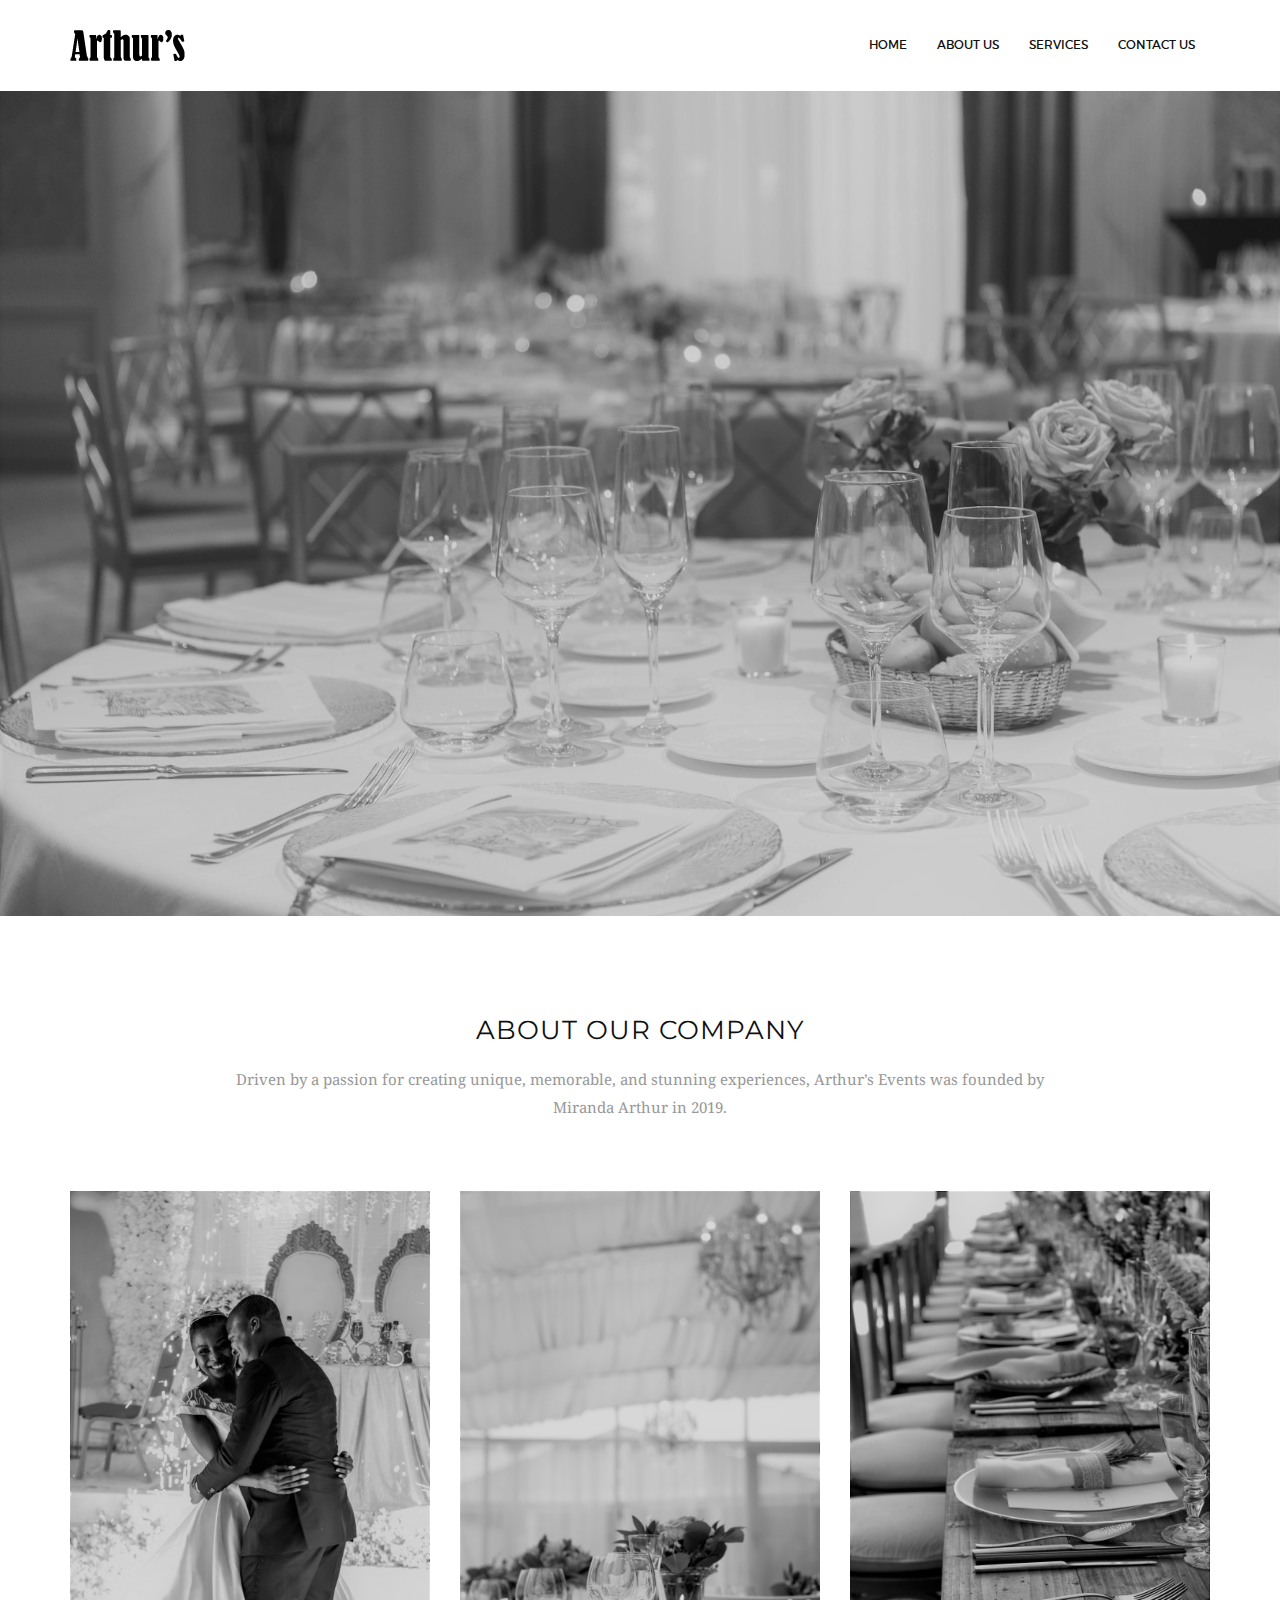
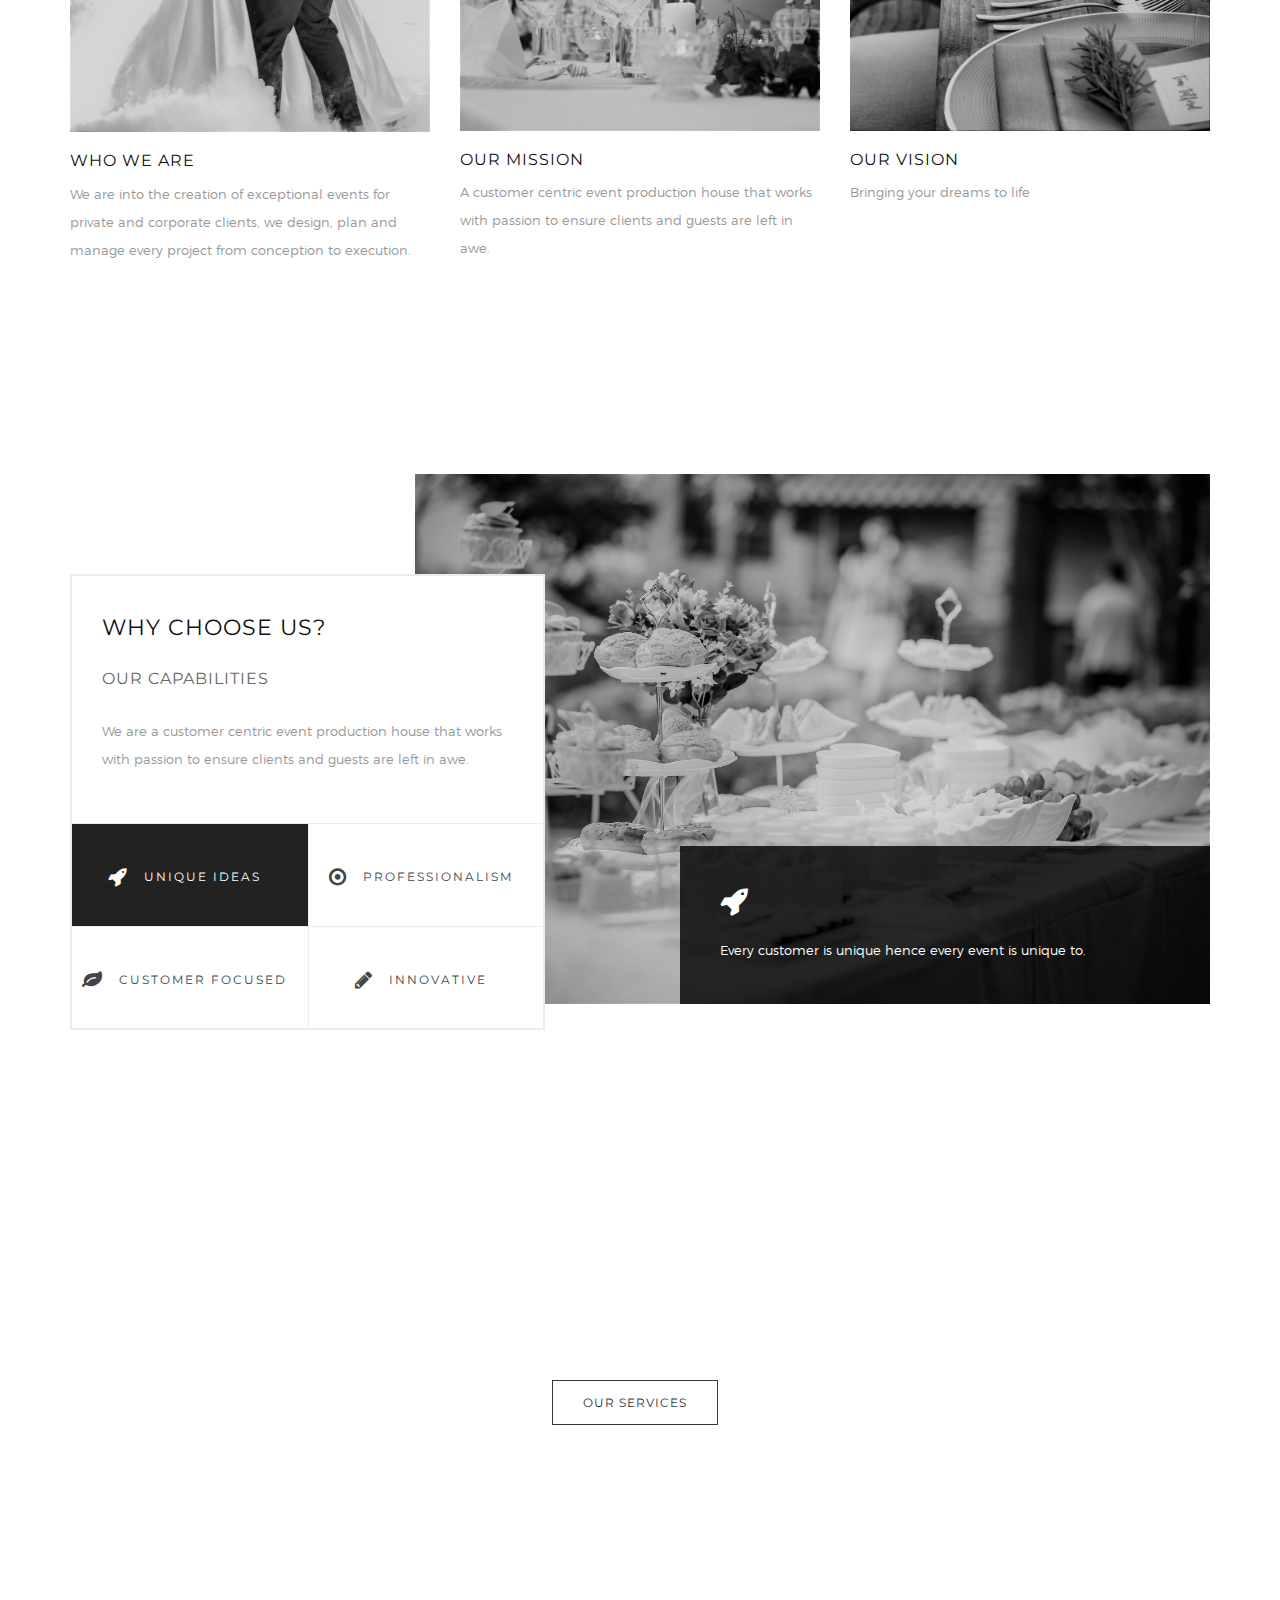
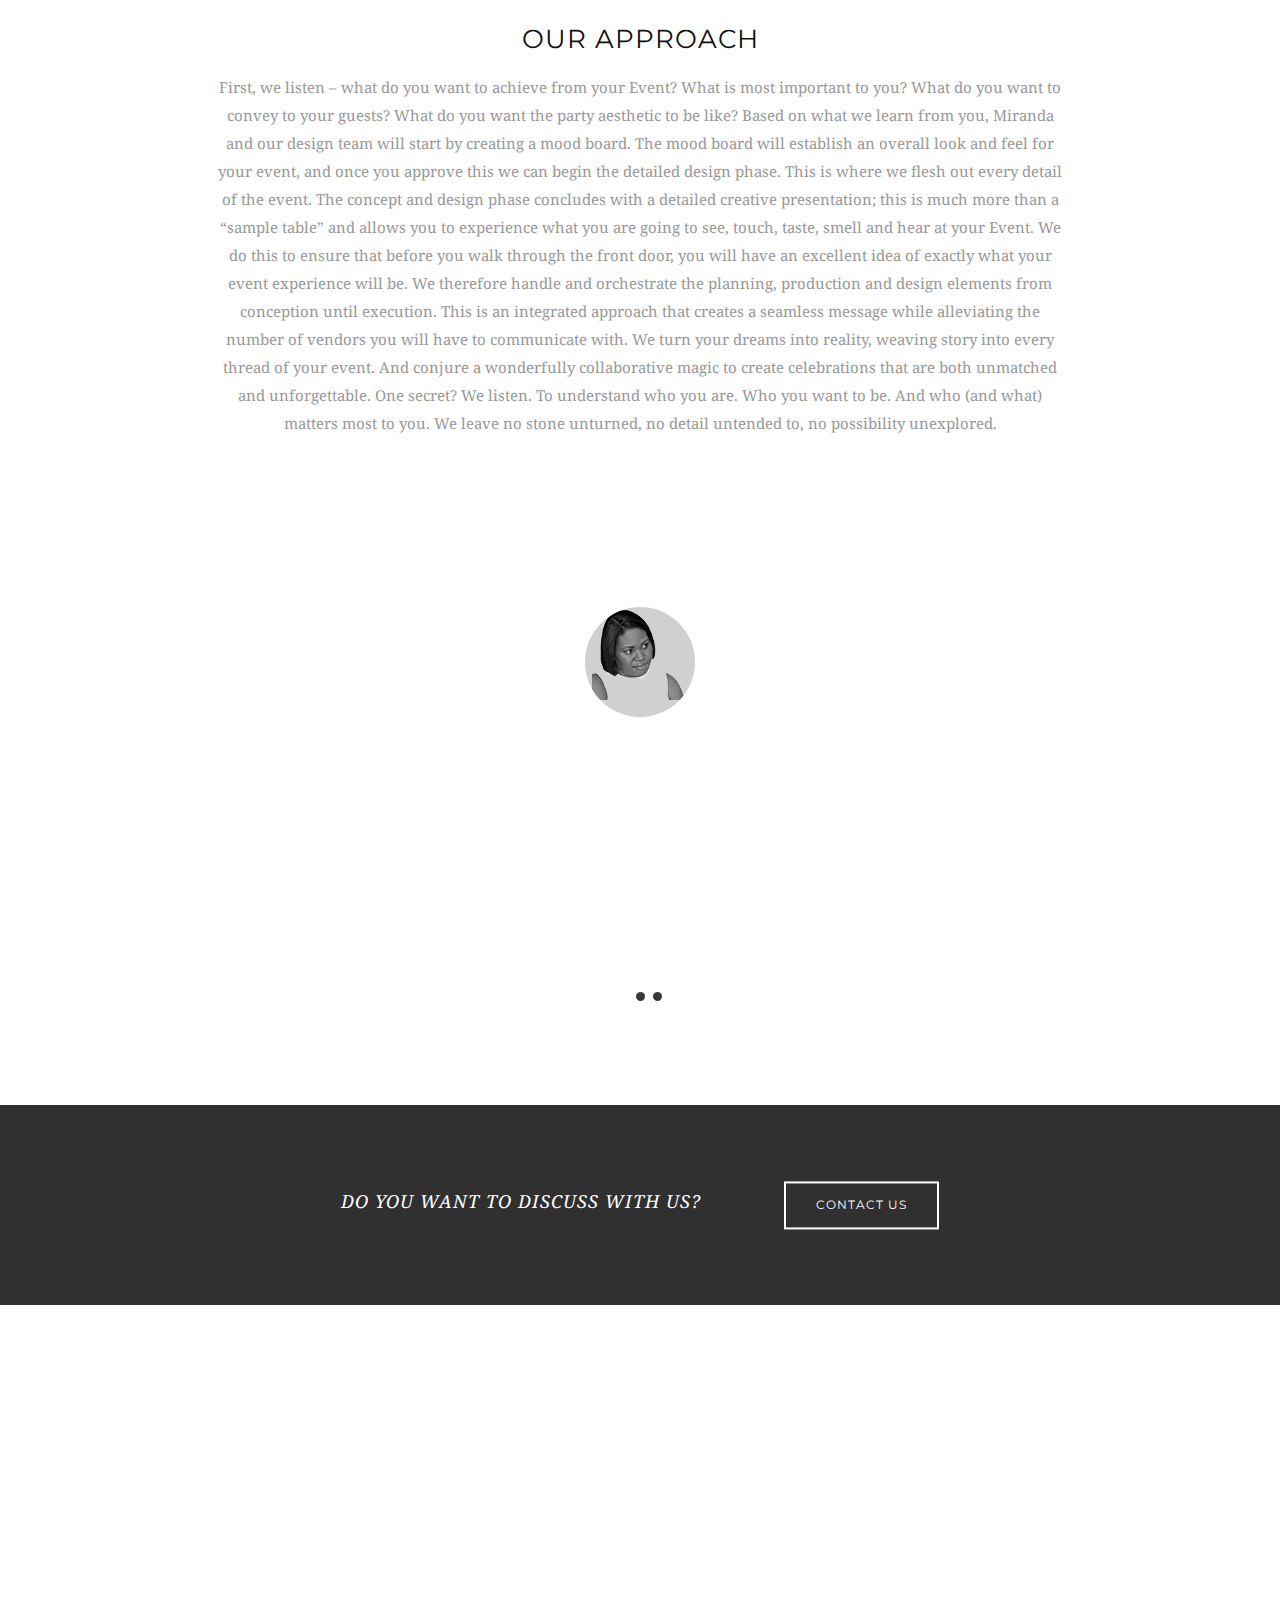
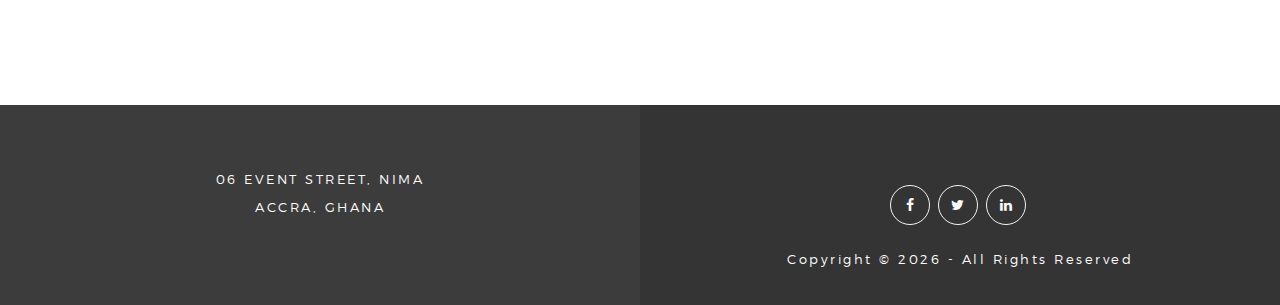
==== commit 7c9eaa63: "updated meta tags" ====
--- a/index.html
+++ b/index.html
@@ -4,8 +4,8 @@
 <meta charset="utf-8">
 <meta name="viewport" content="width=device-width, initial-scale=1">
 <title>Arthur’s Event</title>
-<meta name="keywords" content="HTML5,CSS3,HTML,Template,Multi-Purpose,M_Adnan,Corporate Theme,Sprint HTML5,Sprint HTML5 - Multi Purpose HTML5 Template">
-<meta name="description" content="Sprint HTML5 Template">
+<meta name="keywords" content="Events,Weddings,Arthur’s Event,Arthur’s,Kids Inspired Events,M_Adnan,Corporate Events,Rentail,Private Parties">
+<meta name="description" content="Arthur’s Event">
 <meta name="author" content="M_Adnan">
 
 <!-- FONTS ONLINE -->
@@ -245,7 +245,7 @@
     <!--======= Parallax Section =========-->
     <section class="sectoion-100px parallax-bg" style="background: url(images/bg/bgbw2.jpg) center center fixed no-repeat;">
       <div class="container">
-        <h3>We do innovative things, so that we can create memorable events</h3>
+        <h3>We do innovative things, so that we can create memorable events for you</h3>
         <a href="services.html" class="btn  margin-right-10">Our Services</a>  
       </div>
     </section>
@@ -253,15 +253,15 @@
     <!-- ============ Approach ============== -->
     <section class="sectoion-100px about">
       <div class="container"> 
-    <div class="tittle">
+        <div class="tittle">
           <h4>Our Approach</h4>
           <p>First, we listen – what do you want to achieve from your Event? What is most important to you? What do you want to convey to your guests? What do you want the party aesthetic to be like? Based on what we learn from you, Miranda and our design team will start by creating a mood board. The mood board will establish an overall look and feel for your event, and once you approve this we can begin the detailed design phase. This is where we flesh out every detail of the event. The concept and design phase concludes with a detailed creative presentation; this is much more than a “sample table” and allows you to experience what you are going to see, touch, taste, smell and hear at your Event. We do this to ensure that before you walk through the front door, you will have an excellent idea of exactly what your event experience will be.
-We therefore handle and orchestrate the planning, production and design elements from conception until execution. This is an integrated approach that creates a seamless message while alleviating the number of vendors you will have to communicate with.
-
-We turn your dreams into reality, weaving story into every thread of your event. And conjure a wonderfully collaborative magic to create celebrations that are both unmatched and unforgettable.
-
-One secret? We listen. To understand who you are. Who you want to be. And who (and what) matters most to you. We leave no stone unturned, no detail untended to, no possibility unexplored.
- </p>
+            We therefore handle and orchestrate the planning, production and design elements from conception until execution. This is an integrated approach that creates a seamless message while alleviating the number of vendors you will have to communicate with.
+
+            We turn your dreams into reality, weaving story into every thread of your event. And conjure a wonderfully collaborative magic to create celebrations that are both unmatched and unforgettable.
+
+            One secret? We listen. To understand who you are. Who you want to be. And who (and what) matters most to you. We leave no stone unturned, no detail untended to, no possibility unexplored.
+          </p>
         </div>
       </div>
     </section>
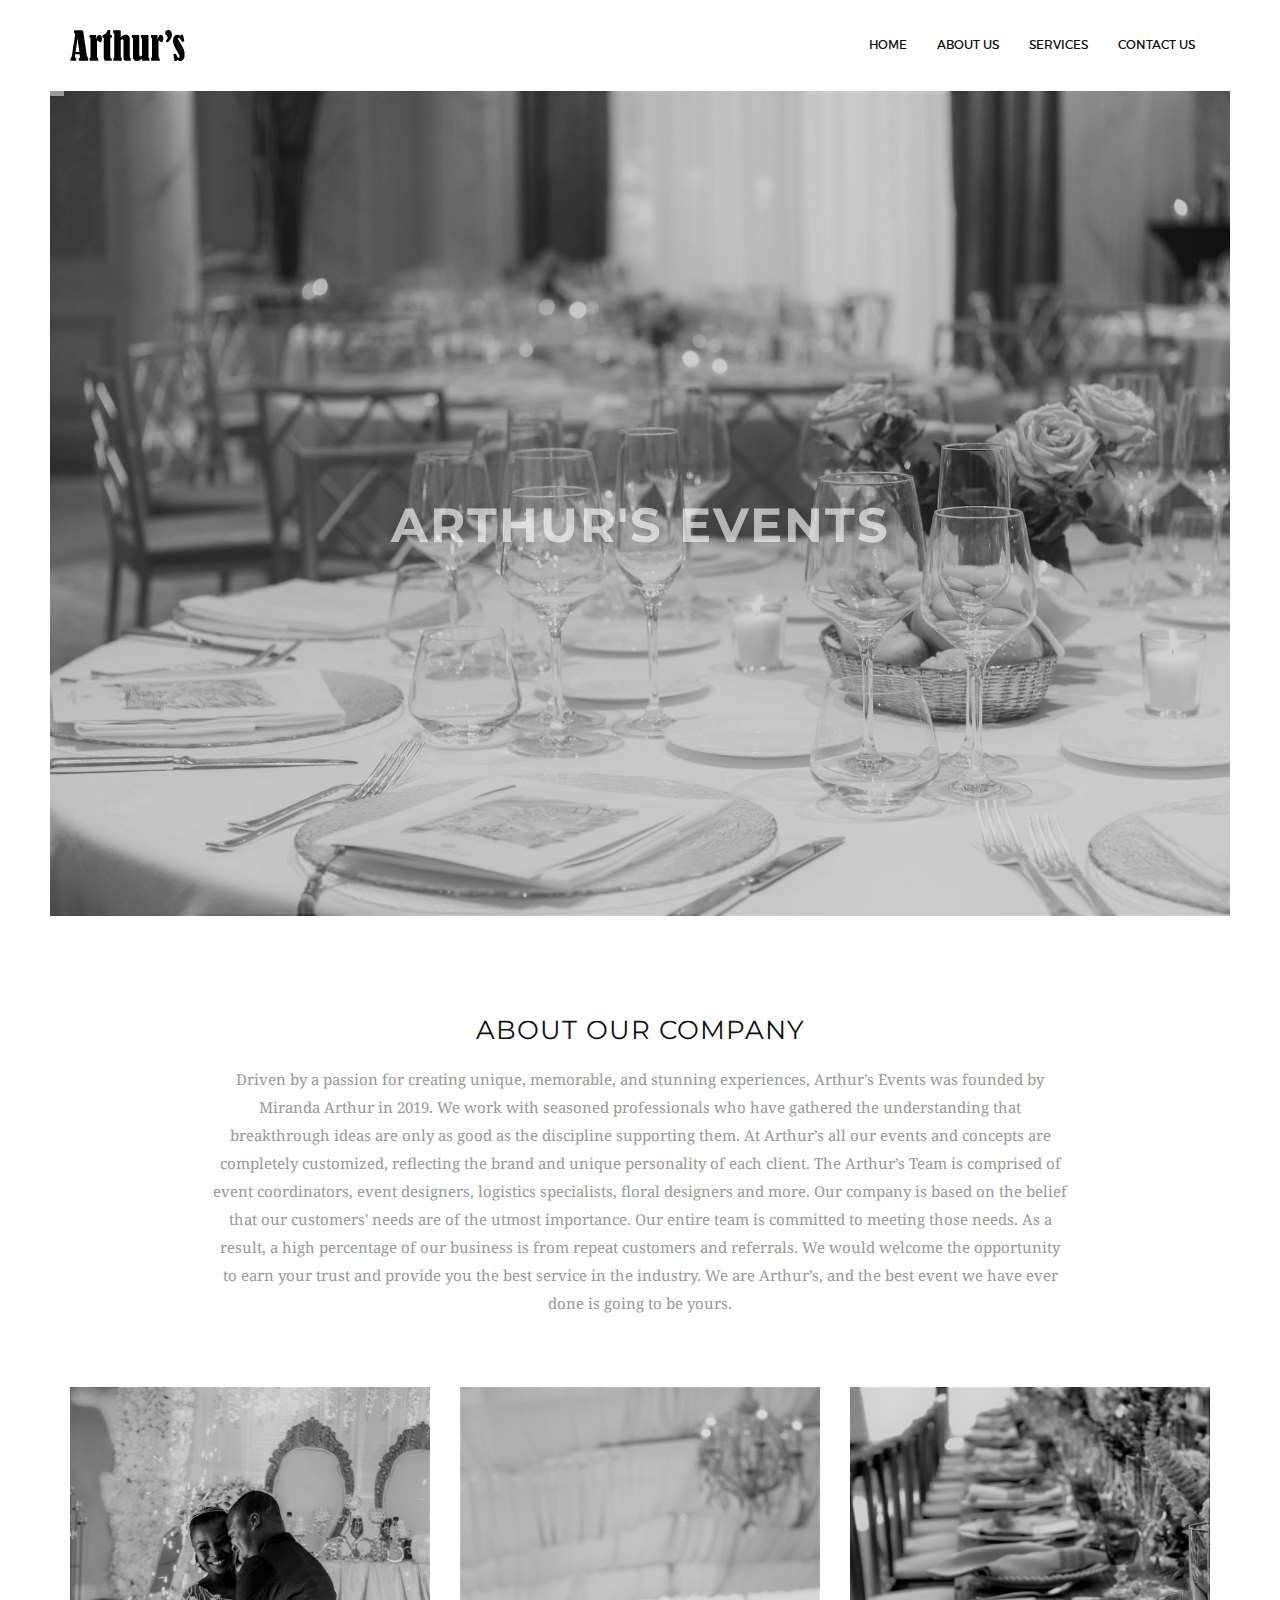
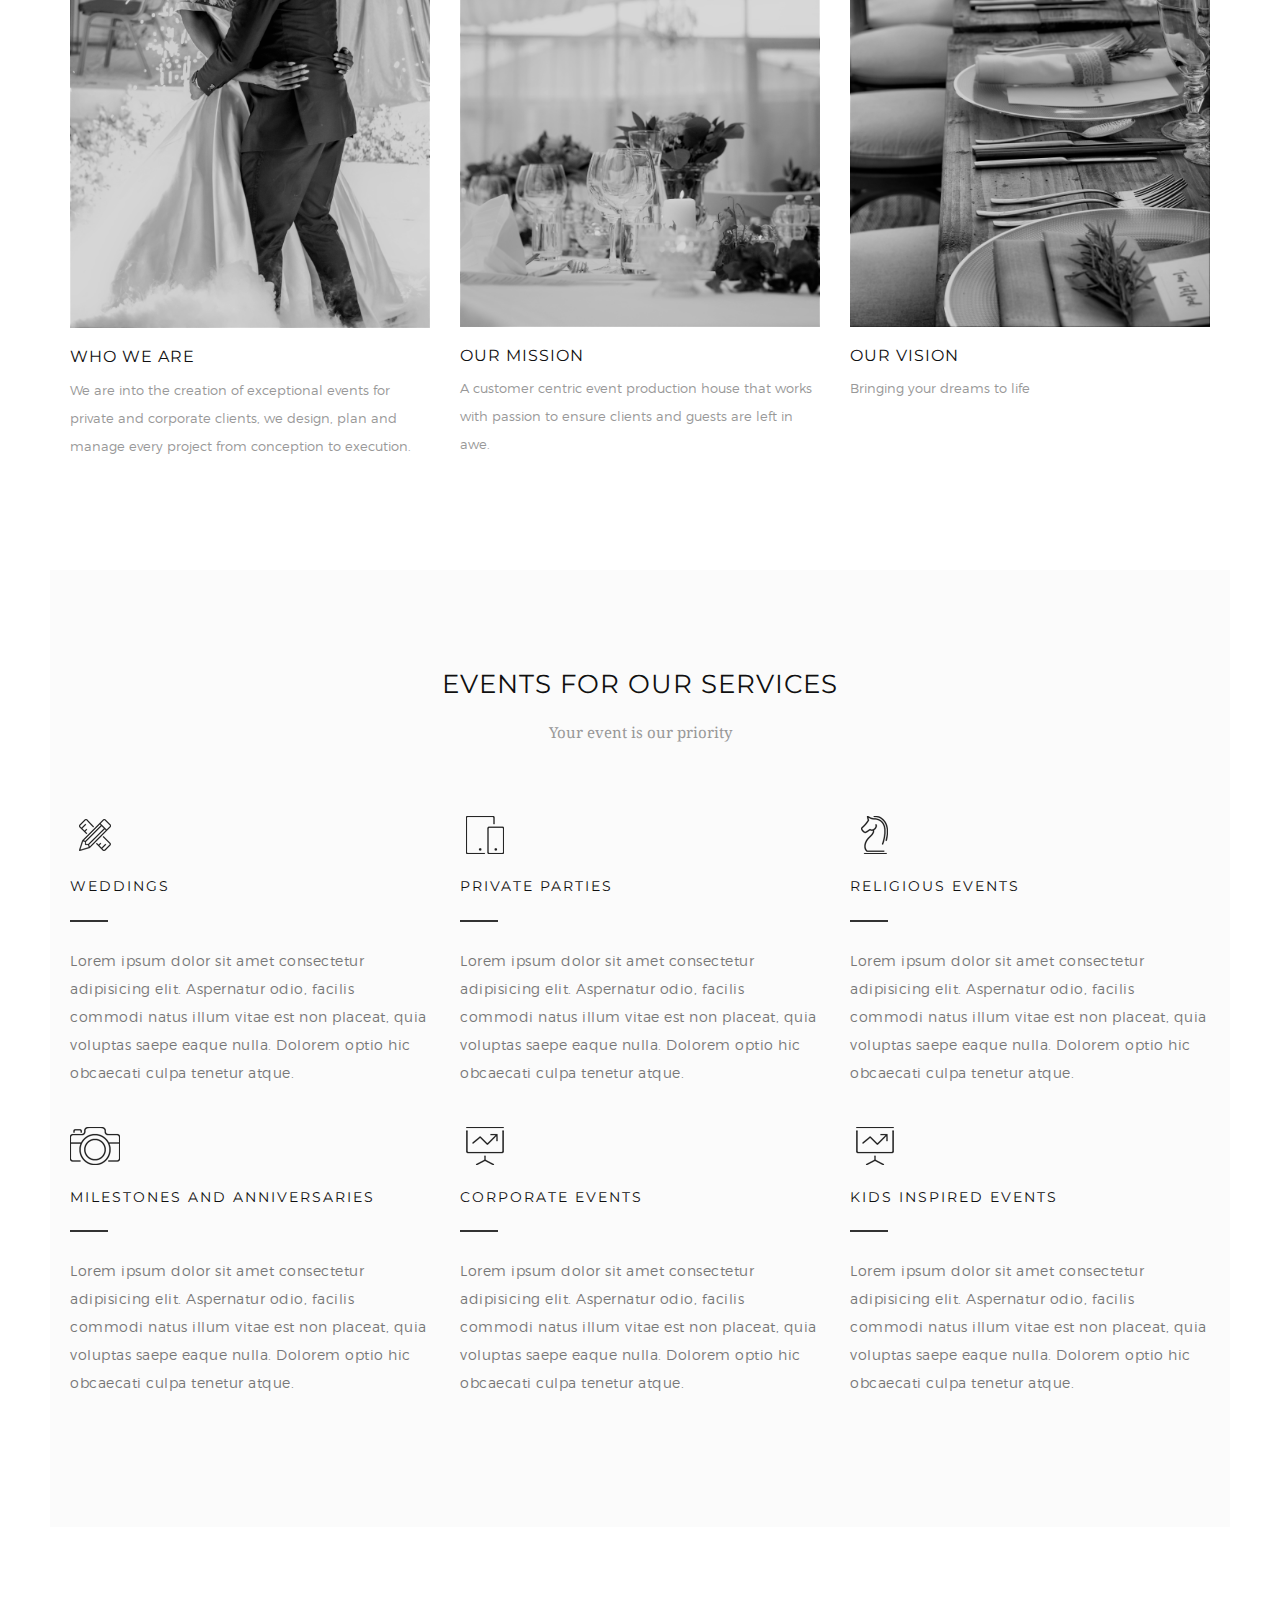
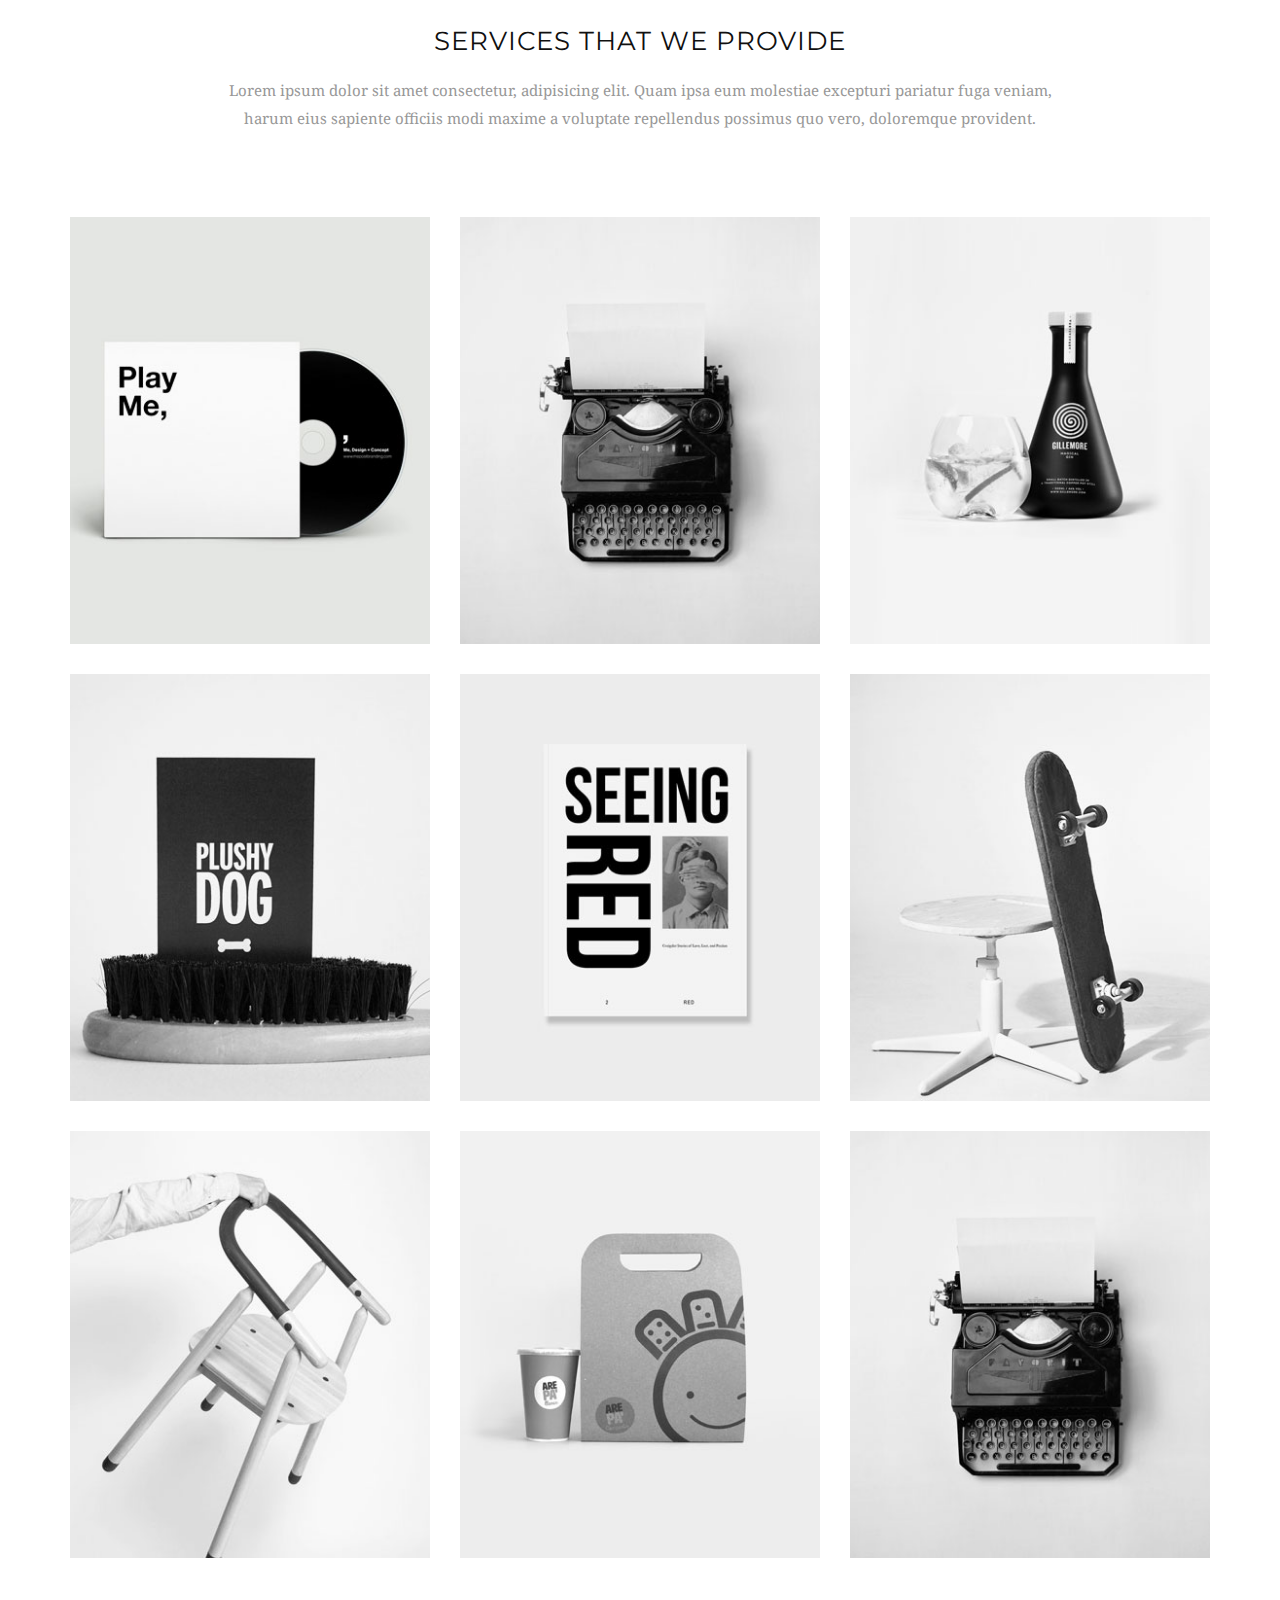
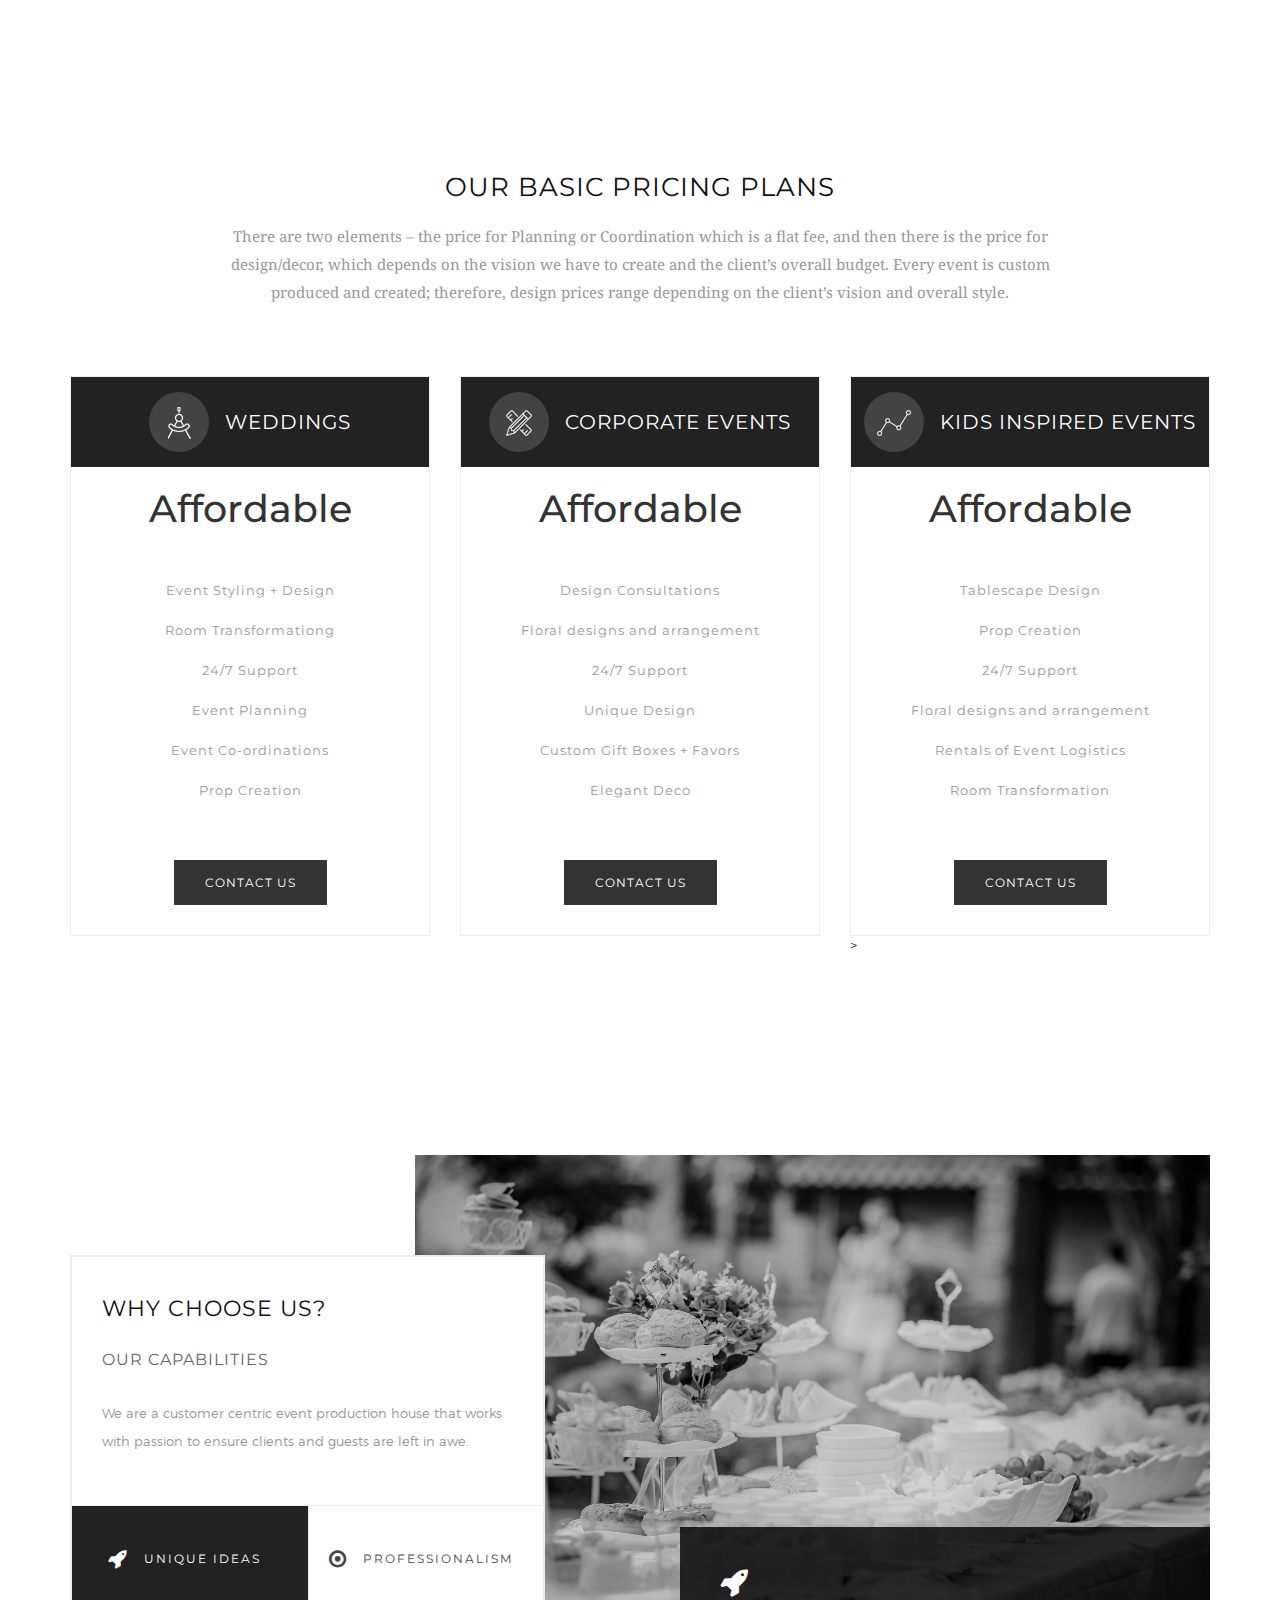
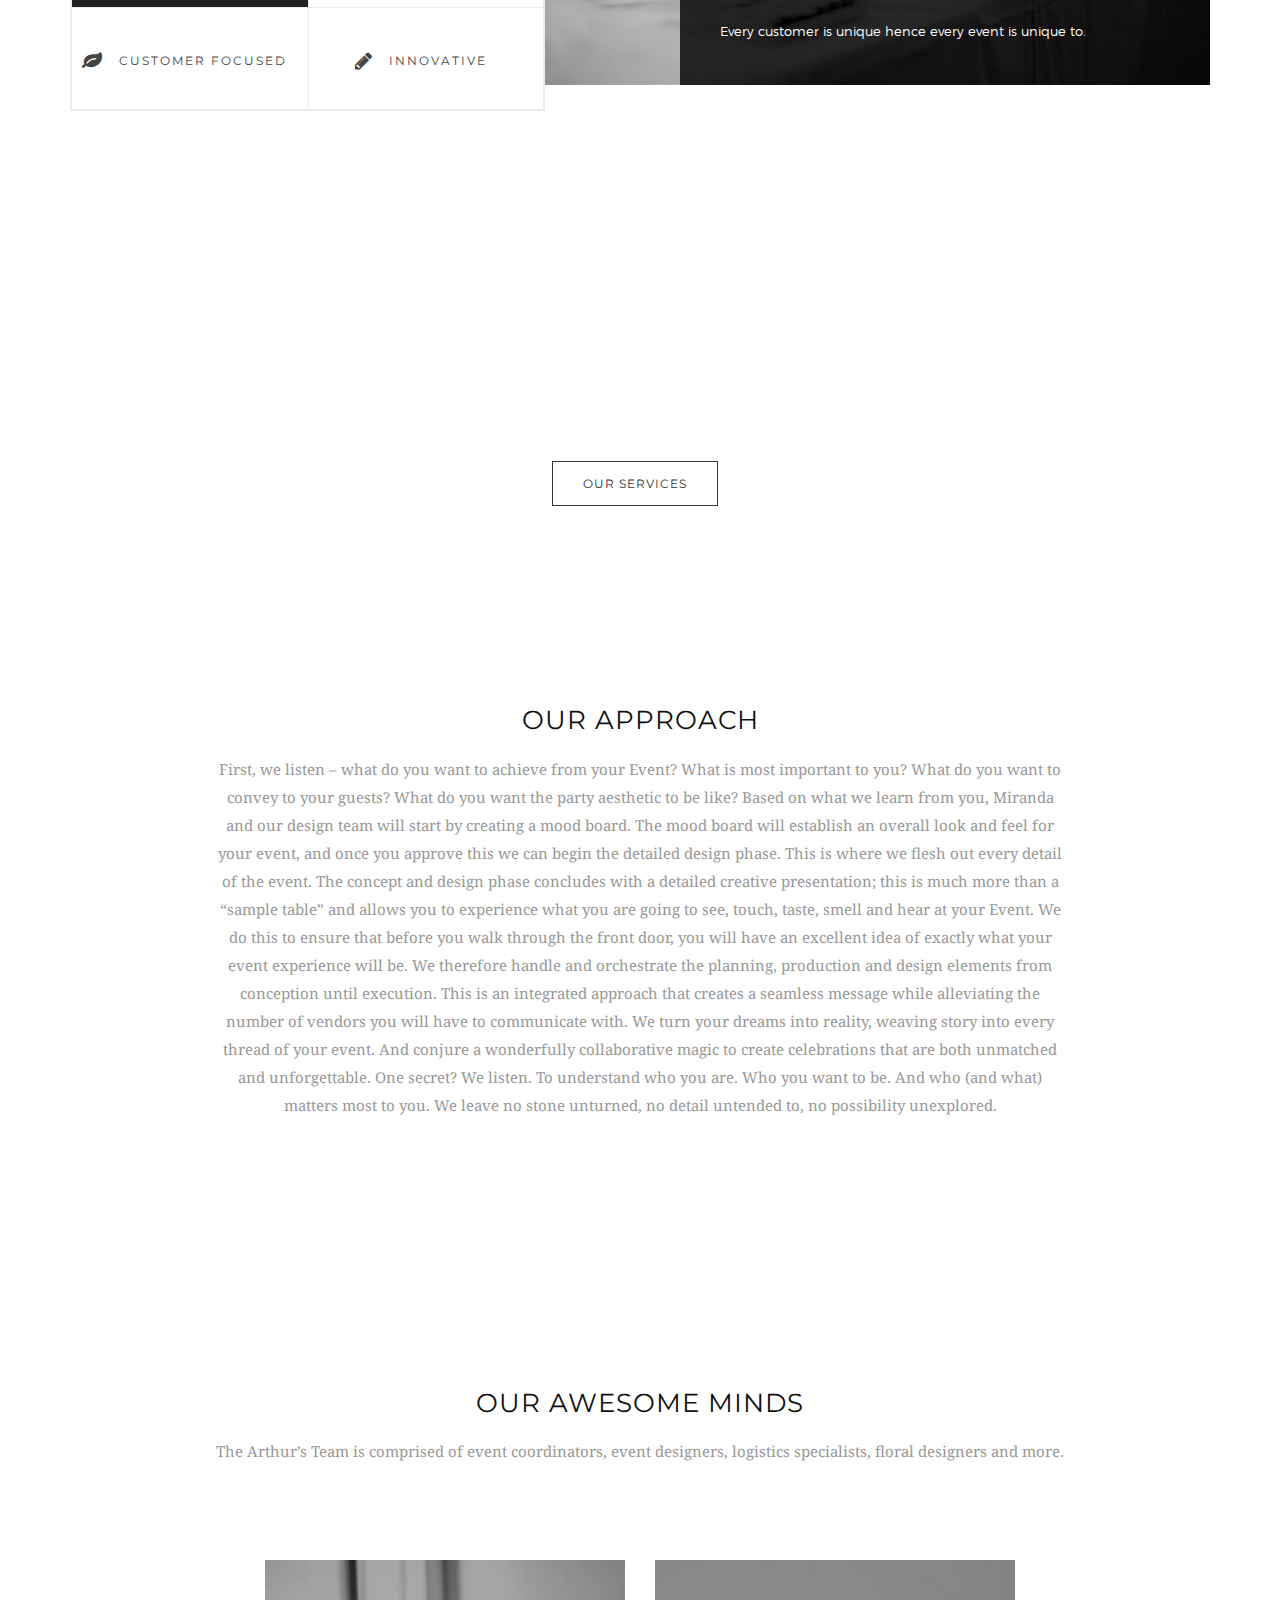
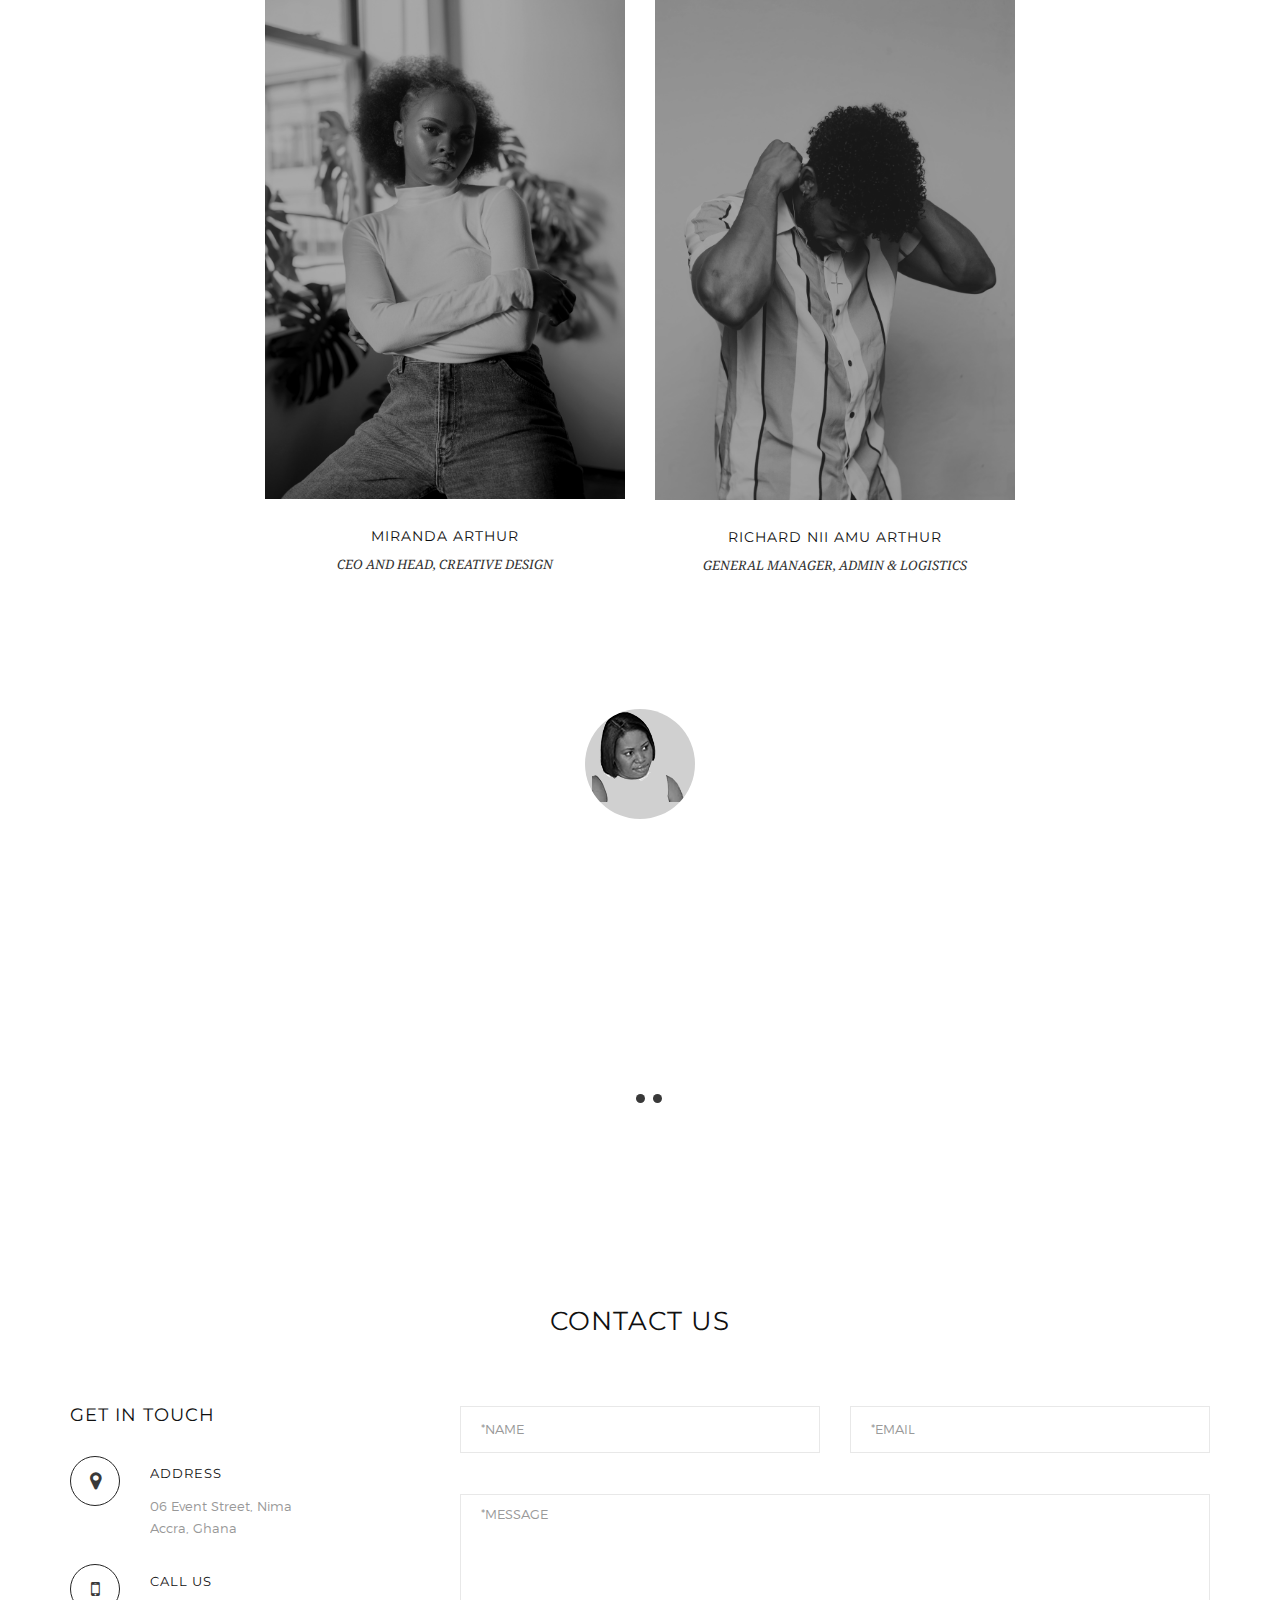
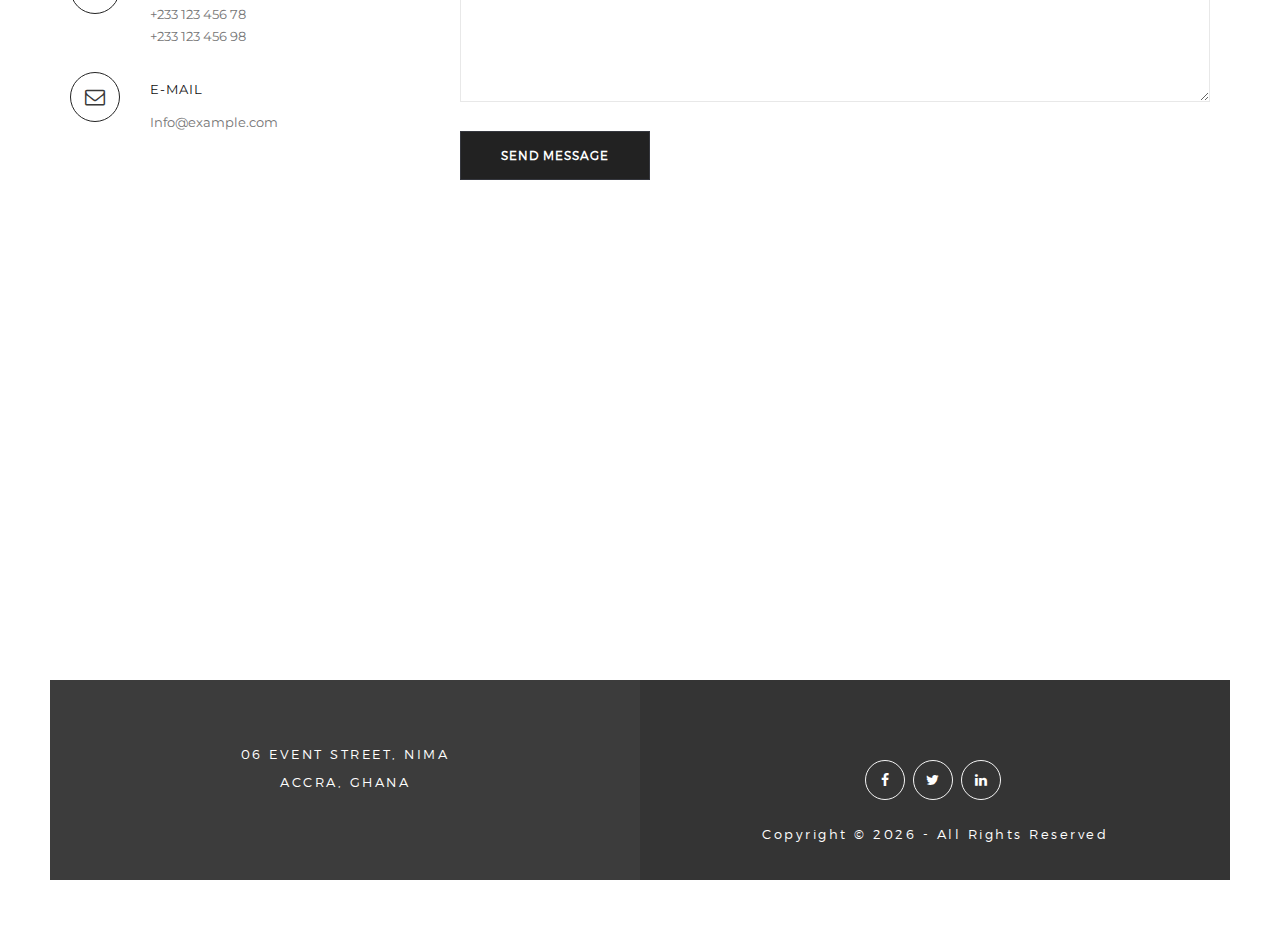
==== commit 9b1a5d47: "update on index page" ====
--- a/index.html
+++ b/index.html
@@ -35,7 +35,7 @@
 <body>
 
 <!-- Page Wrap -->
-<div id="wrap" class="no-padding">
+<div id="wrap">
   <div id="main-wrapper">
     <header class="main-header">
       <div class="container">
@@ -156,7 +156,21 @@
         <!-- Tittle -->
         <div class="tittle">
           <h4>About our company</h4>
-          <p>Driven by a passion for creating unique, memorable, and stunning experiences, Arthur’s Events was founded by Miranda Arthur in 2019. </p>
+          <p>Driven by a passion for creating unique, memorable, and stunning experiences, Arthur’s Events was founded by Miranda Arthur in 2019.
+            We work with seasoned professionals who have gathered the understanding that breakthrough ideas are only
+              as good as the discipline supporting them. At Arthur’s all our events and concepts are completely
+              customized, reflecting the brand and unique personality of each client.
+
+              The Arthur’s Team is comprised of event coordinators, event designers, logistics specialists, floral
+              designers and more.
+
+              Our company is based on the belief that our customers' needs are of the utmost importance. Our entire team
+              is committed to meeting those needs. As a result, a high percentage of our business is from repeat
+              customers and referrals.
+              We would welcome the opportunity to earn your trust and provide you the best service in the industry.
+
+              We are Arthur’s, and the best event we have ever done is going to be yours.
+          </p>
         </div>
         <ul class="row">
           <li class="col-sm-4"> <img class="img-responsive" src="images/wedding1.jpg" alt="" >
@@ -175,6 +189,271 @@
         </ul>
       </div>
     </section>
+
+        <!--======= SERVICE SECTION =========-->
+        <section class="sectoion-100px services light-gray-bg">
+          <div class="container"> 
+            <!-- Tittle -->
+            <div class="tittle">
+              <h4>events for our services </h4>
+              <p>Your event is our priority</p>
+            </div>
+            
+            <!-- Service Row -->
+            <ul class="row">
+              
+              <!-- Service -->
+              <li class="col-md-4">
+                <div class="ser-in margin-bottom-30">
+                  <div class="icon"> <img src="images/icon-1.png" alt=""> </div>
+                  <h5>Weddings</h5>
+                  <hr>
+                  <p> Lorem ipsum dolor sit amet consectetur adipisicing elit. Aspernatur odio, facilis commodi natus illum vitae est non placeat, quia voluptas saepe eaque nulla. Dolorem optio hic obcaecati culpa tenetur atque. </p>
+                </div>
+              </li>
+              
+              <!-- Service -->
+              <li class="col-md-4">
+                <div class="ser-in margin-bottom-30">
+                  <div class="icon"> <img src="images/icon-2.png" alt=""> </div>
+                  <h5>Private Parties</h5>
+                  <hr>
+                  <p> Lorem ipsum dolor sit amet consectetur adipisicing elit. Aspernatur odio, facilis commodi natus illum vitae est non placeat, quia voluptas saepe eaque nulla. Dolorem optio hic obcaecati culpa tenetur atque. </p>
+                </div>
+              </li>
+              
+              <!-- Service -->
+              <li class="col-md-4 margin-bottom-30">
+                <div class="ser-in">
+                  <div class="icon"> <img src="images/icon-3.png" alt=""> </div>
+                  <h5>Religious Events</h5>
+                  <hr>
+                  <p> Lorem ipsum dolor sit amet consectetur adipisicing elit. Aspernatur odio, facilis commodi natus illum vitae est non placeat, quia voluptas saepe eaque nulla. Dolorem optio hic obcaecati culpa tenetur atque. </p>
+                </div>
+              </li>
+              
+              <!-- Service -->
+              <li class="col-md-4">
+                <div class="ser-in margin-bottom-30">
+                  <div class="icon"> <img src="images/icon-4.png" alt=""> </div>
+                  <h5>Milestones and Anniversaries</h5>
+                  <hr>
+                  <p> Lorem ipsum dolor sit amet consectetur adipisicing elit. Aspernatur odio, facilis commodi natus illum vitae est non placeat, quia voluptas saepe eaque nulla. Dolorem optio hic obcaecati culpa tenetur atque. </p>
+                </div>
+              </li>
+              
+              <!-- Service -->
+              <li class="col-md-4" id="servys">
+                <div class="ser-in margin-bottom-30">
+                  <div class="icon"> <img src="images/icon-5.png" alt=""> </div>
+                  <h5>Corporate Events</h5>
+                  <hr>
+                  <p> Lorem ipsum dolor sit amet consectetur adipisicing elit. Aspernatur odio, facilis commodi natus illum vitae est non placeat, quia voluptas saepe eaque nulla. Dolorem optio hic obcaecati culpa tenetur atque. </p>
+                </div>
+              </li>
+    
+              <!-- Service -->
+              <li class="col-md-4">
+                <div class="ser-in margin-bottom-30">
+                  <div class="icon"> <img src="images/icon-5.png" alt=""> </div>
+                  <h5>Kids Inspired Events</h5>
+                  <hr>
+                  <p> Lorem ipsum dolor sit amet consectetur adipisicing elit. Aspernatur odio, facilis commodi natus illum vitae est non placeat, quia voluptas saepe eaque nulla. Dolorem optio hic obcaecati culpa tenetur atque. </p>
+                </div>
+              </li>
+    
+            </ul>
+          </div>
+        </section>
+        
+        <!--======= PORTFOLIO =========-->
+        <section class="sectoion-100px portfolio">
+          <div class="container"> 
+            <!-- Tittle -->
+            <div class="tittle">
+              <h4>services that we provide</h4>
+              <p>Lorem ipsum dolor sit amet consectetur, adipisicing elit. Quam ipsa eum molestiae excepturi pariatur fuga veniam, harum eius sapiente officiis modi maxime a voluptate repellendus possimus quo vero, doloremque provident.</p>
+            </div>
+          </div>
+          <div class="container">
+            <ul class="port-folio-row no-margin-t folio-simple row col-3">
+              
+              <!-- Project 1 -->
+              <li class="item padding-15">
+                <article> <img src="images/port-img-1.jpg" alt=""> 
+                  <!-- Hover Info -->
+                  <div class="hover-port">
+                    <div class="position-center-center"> <a href="#."><i class="fa fa-link"></i></a>
+                      <h6>Event Styling + Design</h6>
+                    </div>
+                  </div>
+                </article>
+              </li>
+              
+              <!-- Project 1 -->
+              <li class="item padding-15">
+                <article> <img src="images/port-img-2.jpg" alt=""> 
+                  <!-- Hover Info -->
+                  <div class="hover-port">
+                    <div class="position-center-center"> <a href="#."><i class="fa fa-link"></i></a>
+                      <h6>Room Transformation</h6>
+                    </div>
+                  </div>
+                </article>
+              </li>
+              
+              <!-- Project 1 -->
+              <li class="item padding-15">
+                <article> <img src="images/port-img-3.jpg" alt=""> 
+                  <!-- Hover Info -->
+                  <div class="hover-port">
+                    <div class="position-center-center"> <a href="#."><i class="fa fa-link"></i></a>
+                      <h6>Event Co-ordinations</h6>
+                    </div>
+                  </div>
+                </article>
+              </li>
+              
+              <!-- Project 1 -->
+              <li class="item padding-15">
+                <article> <img src="images/port-img-4.jpg" alt=""> 
+                  <!-- Hover Info -->
+                  <div class="hover-port">
+                    <div class="position-center-center"> <a href="#."><i class="fa fa-link"></i></a>
+                      <h6>Prop Creation</h6>
+                    </div>
+                  </div>
+                </article>
+              </li>
+              
+              <!-- Project 1 -->
+              <li class="item padding-15">
+                <article> <img src="images/port-img-5.jpg" alt=""> 
+                  <!-- Hover Info -->
+                  <div class="hover-port">
+                    <div class="position-center-center"> <a href="#."><i class="fa fa-link"></i></a>
+                      <h6>Event Branding</h6>
+                    </div>
+                  </div>
+                </article>
+              </li>
+              
+              <!-- Project 1 -->
+              <li class="item padding-15">
+                <article> <img src="images/port-img-6.jpg" alt=""> 
+                  <!-- Hover Info -->
+                  <div class="hover-port">
+                    <div class="position-center-center"> <a href="#."><i class="fa fa-link"></i></a>
+                      <h6>Tablescape Design</h6>
+                    </div>
+                  </div>
+                </article>
+              </li>
+              
+              <!-- Project 1 -->
+              <li class="item padding-15">
+                <article> <img src="images/port-img-7.jpg" alt=""> 
+                  <!-- Hover Info -->
+                  <div class="hover-port">
+                    <div class="position-center-center"> <a href="#."><i class="fa fa-link"></i></a>
+                      <h6>Virtual Inspiration Board Creations</h6>
+                    </div>
+                  </div>
+                </article>
+              </li>
+              
+              <!-- Project 1 -->
+              <li class="item padding-15">
+                <article> <img src="images/port-img-8.jpg" alt=""> 
+                  <!-- Hover Info -->
+                  <div class="hover-port">
+                    <div class="position-center-center"> <a href="#."><i class="fa fa-link"></i></a>
+                      <h6>Design Consultations</h6>
+                    </div>
+                  </div>
+                </article>
+              </li>
+              
+              <!-- Project 1 -->
+              <li class="item padding-15">
+                <article> <img src="images/port-img-2.jpg" alt=""> 
+                  <!-- Hover Info -->
+                  <div class="hover-port">
+                    <div class="position-center-center"> <a href="#."><i class="fa fa-link"></i></a>
+                      <h6>Custom Gift Boxes + Favors s</h6>
+                    </div>
+                  </div>
+                </article>
+              </li>
+            </ul>
+          </div>
+        </section>
+        
+        <!--======= Pricing =========-->
+        <section class="pricing sectoion-100px">
+          <div class="container"> 
+            <!-- Tittle -->
+            <div class="tittle">
+              <h4>our basic pricing plans</h4>
+              <p>There are two elements – the price for Planning or Coordination which is a flat fee, and then there is the price for design/decor, which depends on the vision we have to create and the client’s overall budget.
+                Every event is custom produced and created; therefore, design prices range depending on the client’s vision and overall style.
+              </p>
+            </div>
+            
+            <!-- Row -->
+            <div class="row"> 
+              
+              <!-- Plan  -->
+              <div class="col-md-4">
+                <div class="plan-in">
+                  <h5><i class="icon"><img src="images/icon-7.png"></i> Weddings</h5>
+                  <div class="price"> <span class="huge-text">Affordable</span> <span class="month"></span> </div>
+                  <ul>
+                    <li>Event Styling + Design</li>
+                    <li> Room Transformationg</li>
+                    <li> 24/7 Support</li>
+                    <li> Event Planning</li>
+                    <li> Event Co-ordinations</li>
+                    <li> Prop Creation</li>
+                  </ul>
+                  <a href="#contakt" class="btn">CONTACT US</a> </div>
+              </div>
+              
+              <!-- Plan  -->
+              <div class="col-md-4">
+                <div class="plan-in">
+                  <h5> <i class="icon"><img src="images/icon-8.png"></i> Corporate Events</h5>
+                  <div class="price"> <span class="huge-text">Affordable</span> <span class="month"></span> </div>
+                  <ul>
+                    <li>Design Consultations</li>
+                    <li> Floral designs and arrangement</li>
+                    <li> 24/7 Support</li>
+                    <li> Unique Design</li>
+                    <li> Custom Gift Boxes + Favors </li>
+                    <li> Elegant Deco</li>
+                  </ul>
+                  <a href="#contakt" class="btn">CONTACT US</a> </div>
+              </div>
+              
+              <!-- Plan  -->
+              <div class="col-md-4">
+                <div class="plan-in">
+                  <h5> <i class="icon"><img src="images/icon-9.png"></i> Kids Inspired Events</h5>
+                  <div class="price"> <span class="huge-text">Affordable</span> <span class="month"></span> </div>
+                  <ul>
+                    <li>Tablescape Design</li>
+                    <li> Prop Creation</li>
+                    <li> 24/7 Support</li>
+                    <li> Floral designs and arrangement</li>
+                    <li> Rentals of Event Logistics</li>
+                    <li> Room Transformation</li>
+                  </ul>
+                 <a href="#contakt" class="btn">CONTACT US</a> </div>>
+              </div>
+            </div>
+          </div>
+        </section>
+    
     
     <!--======= WHY CHOOSE US =========-->
     <section class="sectoion-100px why-choose">
@@ -246,7 +525,7 @@
     <section class="sectoion-100px parallax-bg" style="background: url(images/bg/bgbw2.jpg) center center fixed no-repeat;">
       <div class="container">
         <h3>We do innovative things, so that we can create memorable events for you</h3>
-        <a href="services.html" class="btn  margin-right-10">Our Services</a>  
+        <a href="#servys" class="btn  margin-right-10">Our Services</a>  
       </div>
     </section>
 
@@ -263,6 +542,83 @@
             One secret? We listen. To understand who you are. Who you want to be. And who (and what) matters most to you. We leave no stone unturned, no detail untended to, no possibility unexplored.
           </p>
         </div>
+      </div>
+    </section>
+
+    <!--======= Team Member Section =========-->
+    <section class="team sectoion-100px">
+      <div class="container">
+
+        <!-- Tittle -->
+        <div class="tittle">
+          <h4>our awesome minds</h4>
+          <p>The Arthur’s Team is comprised of event coordinators, event designers, logistics specialists, floral
+            designers and more.</p>
+        </div>
+
+        <!-- Row -->
+        <ul class="port-folio-row row">
+
+
+          <li class="col-md-2">
+
+          </li>
+          <!-- Team -->
+
+
+          <li class="col-md-4 item padding-15">
+            <article> <img class="img-responsive" src="images/lady1.jpg" alt="">
+              <!-- Hover Info -->
+              <div class="hover-port">
+                <div class="position-center-center"> <a href="#."><i class="fa fa-link"></i></a>
+                  <h6>Miranda understands that the secret formula to producing a perfect event is understanding the
+                    needs and unique characteristics of the client and the appreciation that every client is unique
+                    and so is their event.<br /><br/>
+
+                    Each event is therefore custom-designed for a particular client. While her management skills
+                    spanning a period of ten years represent a key part of her job, her greatest talent is to
+                    understand the vision of each client then tailor-make an extraordinary event setting to reflect
+                    it.<br /><br/>
+
+                    Qualifications – Certificate, Project Management - Ghana Banking College
+                    MBA, Marketing - University of Ghana Business School
+                    Certificate, The Art of Event Design – Planit Ghana</h6>
+                </div>
+              </div>
+              <div class="team-name">
+                <h6>MIRANDA ARTHUR </h6>
+                <span>CEO AND HEAD, CREATIVE DESIGN</span>
+              </div>
+            </article>
+          </li>
+
+          <!-- Team -->
+          <li class="col-md-4 item padding-15">
+            <article> <img class="img-responsive" src="images/gentle1.jpg" alt="">
+              <!-- Hover Info -->
+              <div class="hover-port">
+                <div class="position-center-center"> <a href="#."><i class="fa fa-link"></i></a>
+                  <h6>Richard believes every events is an expression of what is in the mind, it describes the person
+                    and the true intent of what the person wants to communicate or feel.<br/><br/>
+                    Every event should be able to speak for the person at the center of it all. That is why it is
+                    prudent to do the organization in the boardroom before the set-up is done. It should be well
+                    planned and value for money should not be compromised.<br/><br/>
+                    His passion to get things done and done well is his strength. He is a goal getter and has the
+                    mindset that everything is double.
+                  </h6>
+                </div>
+              </div>
+              <div class="team-name">
+                 <h6>RICHARD NII AMU ARTHUR </h6>
+                <span>GENERAL MANAGER, ADMIN & LOGISTICS </span>
+              </div>
+            </article>
+          </li>
+
+          <li class="col-md-2">
+
+          </li>
+        </ul>
       </div>
     </section>
     
@@ -275,7 +631,7 @@
           
           <!--======= SLIDE 1 =========-->
           <div class="testi">
-            <div class="avatar"> <img src="images/avatar-1.png"></div>
+            <div class="avatar"> <img src="images/avatar-1.jpg"></div>
             <h6>Naa Larbi </h6>
             <span>Accra, Ghana </span>
             <p>Lorem ipsum dolor sit, amet consectetur adipisicing elit. Vero, a animi, reprehenderit, enim quae iure fugiat amet beatae magni at dolores nesciunt odio? Libero laboriosam culpa sapiente repellendus quidem non.</p>
@@ -300,18 +656,96 @@
       </div>
     </section>
 
-    <!--======= Clients-logo =========-->
-      <section class="sectoion-100px promo">
-        <div class="container">
-          <div class="position-center-center">
-            <h5>Do you want to discuss with us?</h5>
-            <a href="contact.html" class="btn">CONTACT US</a>
-          </div>
-        </div>
-      </section>
+    
+    <!--======= Contact Section =========-->
+    <section class="sectoion-100px contact contact-page" id="contakt">
+      <div class="container"> 
+        <!-- Tittle -->
+        <div class="tittle">
+          <h4>contact us</h4>
+          <p></p>
+        </div>
+        <div class="row"> 
+          
+          <!-- Contact Info -->
+          <div class="col-sm-4">
+            <div class="contct-info">
+              <h5>Get in touch</h5>
+              <ul>
+                
+                <!-- ADDRESS -->
+                <li class="media">
+                  <div class="media-left">
+                    <div class="icon"> <i class="fa fa-map-marker"></i> </div>
+                  </div>
+                  <div class="media-body">
+                    <h6 class="media-heading">ADDRESS</h6>
+                    <p>06 Event Street, Nima <br>
+                      Accra, Ghana</p>
+                  </div>
+                </li>
+                
+                <!-- call -->
+                
+                <li class="media">
+                  <div class="media-left">
+                    <div class="icon"> <i class="fa fa-mobile-phone"></i> </div>
+                  </div>
+                  <div class="media-body">
+                    <h6 class="media-heading">call us</h6>
+                    <p><a href="tel:+233 123 456 78">+233 123 456 78</a><br>
+                      <a href="tel:+233 123 456 98">+233 123 456 98</a></p>
+                  </div>
+                </li>
+                
+                <!-- e-mail -->
+                <li class="media">
+                  <div class="media-left">
+                    <div class="icon"> <i class="fa fa-envelope-o"></i> </div>
+                  </div>
+                  <div class="media-body">
+                    <h6 class="media-heading">e-mail</h6>
+                    <p><a href="mailto:info@example.com">Info@example.com</a>  </p>
+                  </div>
+                </li>
+              </ul>
+            </div>
+          </div>
+          <div class="col-sm-8">
+            <div class="contact-form"> 
+              <!--======= FORM  =========-->
+              <form role="form" id="contact_form" name="contact" method="POST" data-netlify="true">
+                <ul class="row">
+                  <li class="col-sm-6">
+                    <label>
+                      <input type="text" class="form-control" name="name" id="name" placeholder="*NAME">
+                    </label>
+                  </li>
+                  <li class="col-sm-6">
+                    <label>
+                      <input type="text" class="form-control" name="email" id="email" placeholder="*EMAIL">
+                    </label>
+                  </li>
+                  <li class="col-sm-6">
+                  <li class="col-sm-12">
+                    <label>
+                      <textarea class="form-control" name="message" id="message" rows="5" placeholder="*MESSAGE"></textarea>
+                    </label>
+                  </li>
+                  <li class="col-sm-12 no-margin">
+                    <button type="submit" value="submit" class="btn" id="btn_submit" onClick="proceed();">send message</button>
+                  </li>
+                </ul>
+              </form>
+            </div>
+          </div>
+        </div>
+      </div>
+    </section>
     
     <!--======= MAP =========-->
     <div id="map"> </div>
+   
     
     <!--======= FOOTER UP =========-->
     <section class="footer-up">
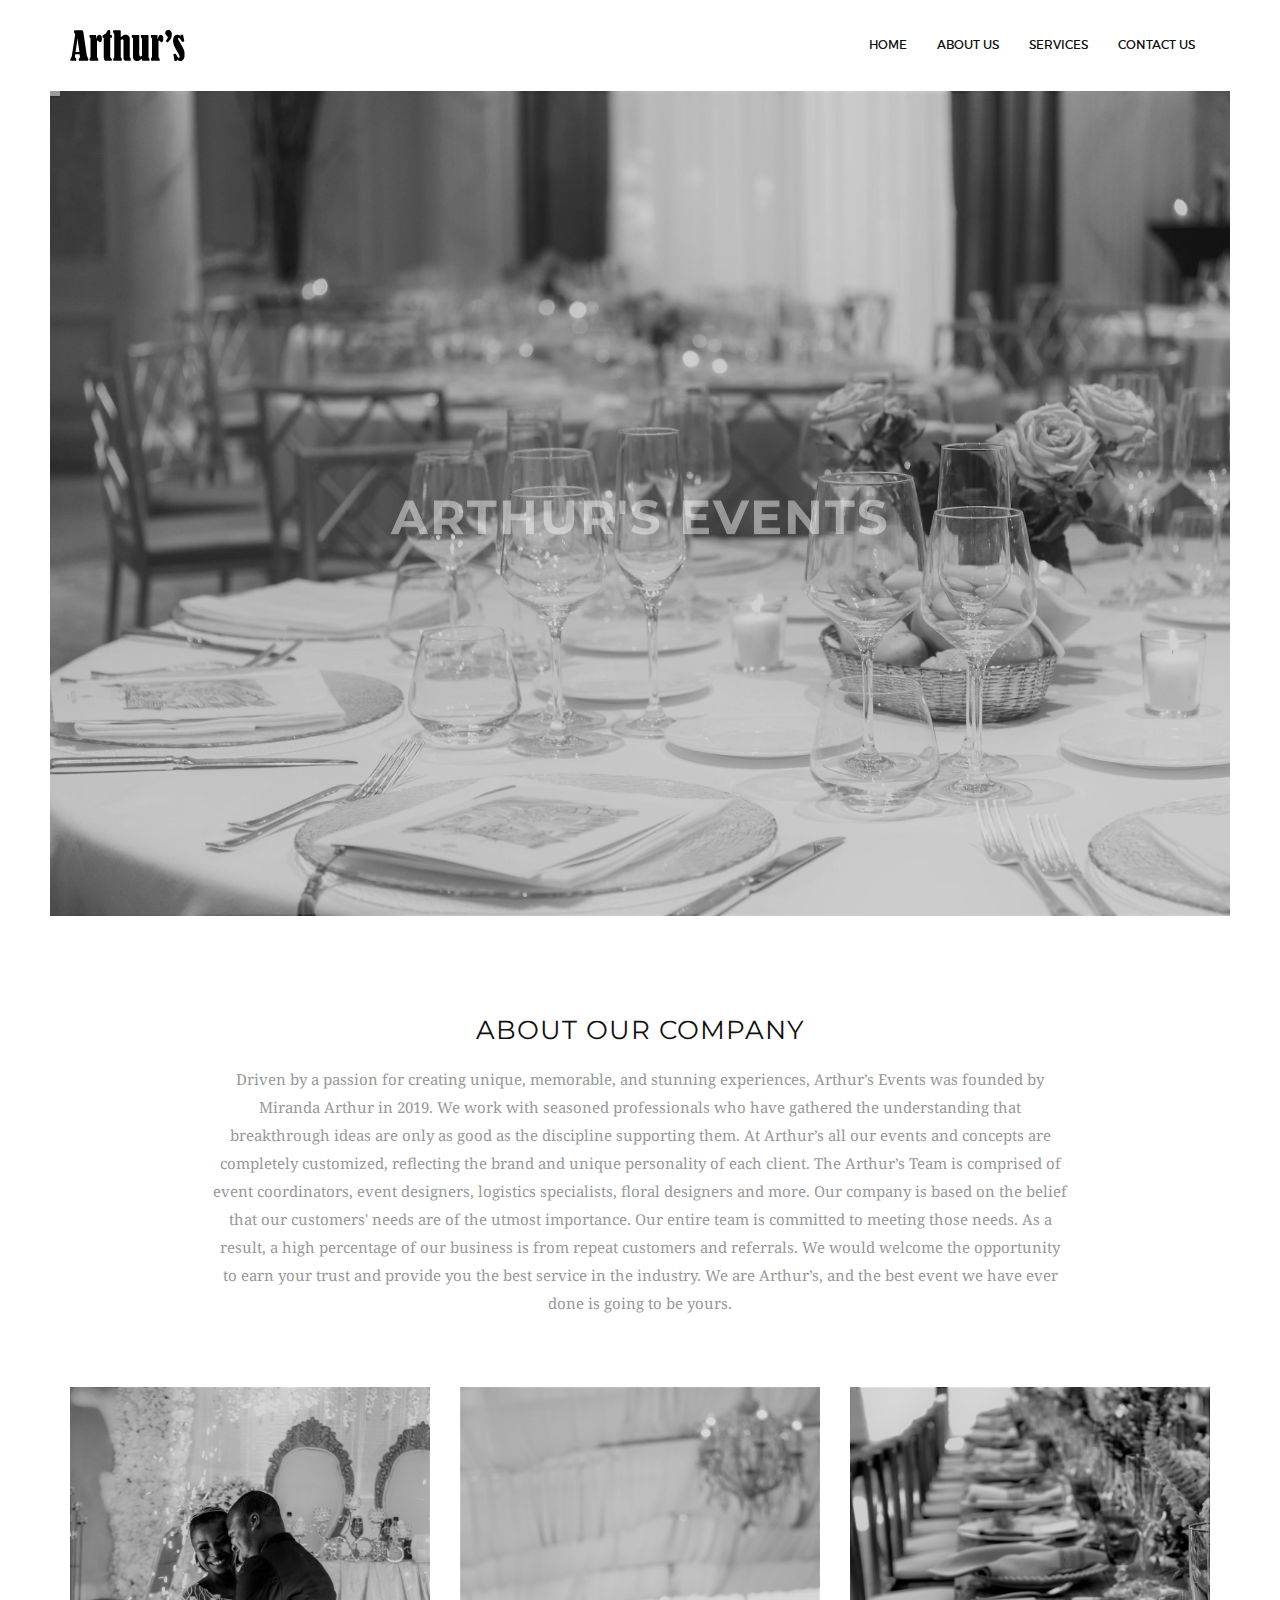
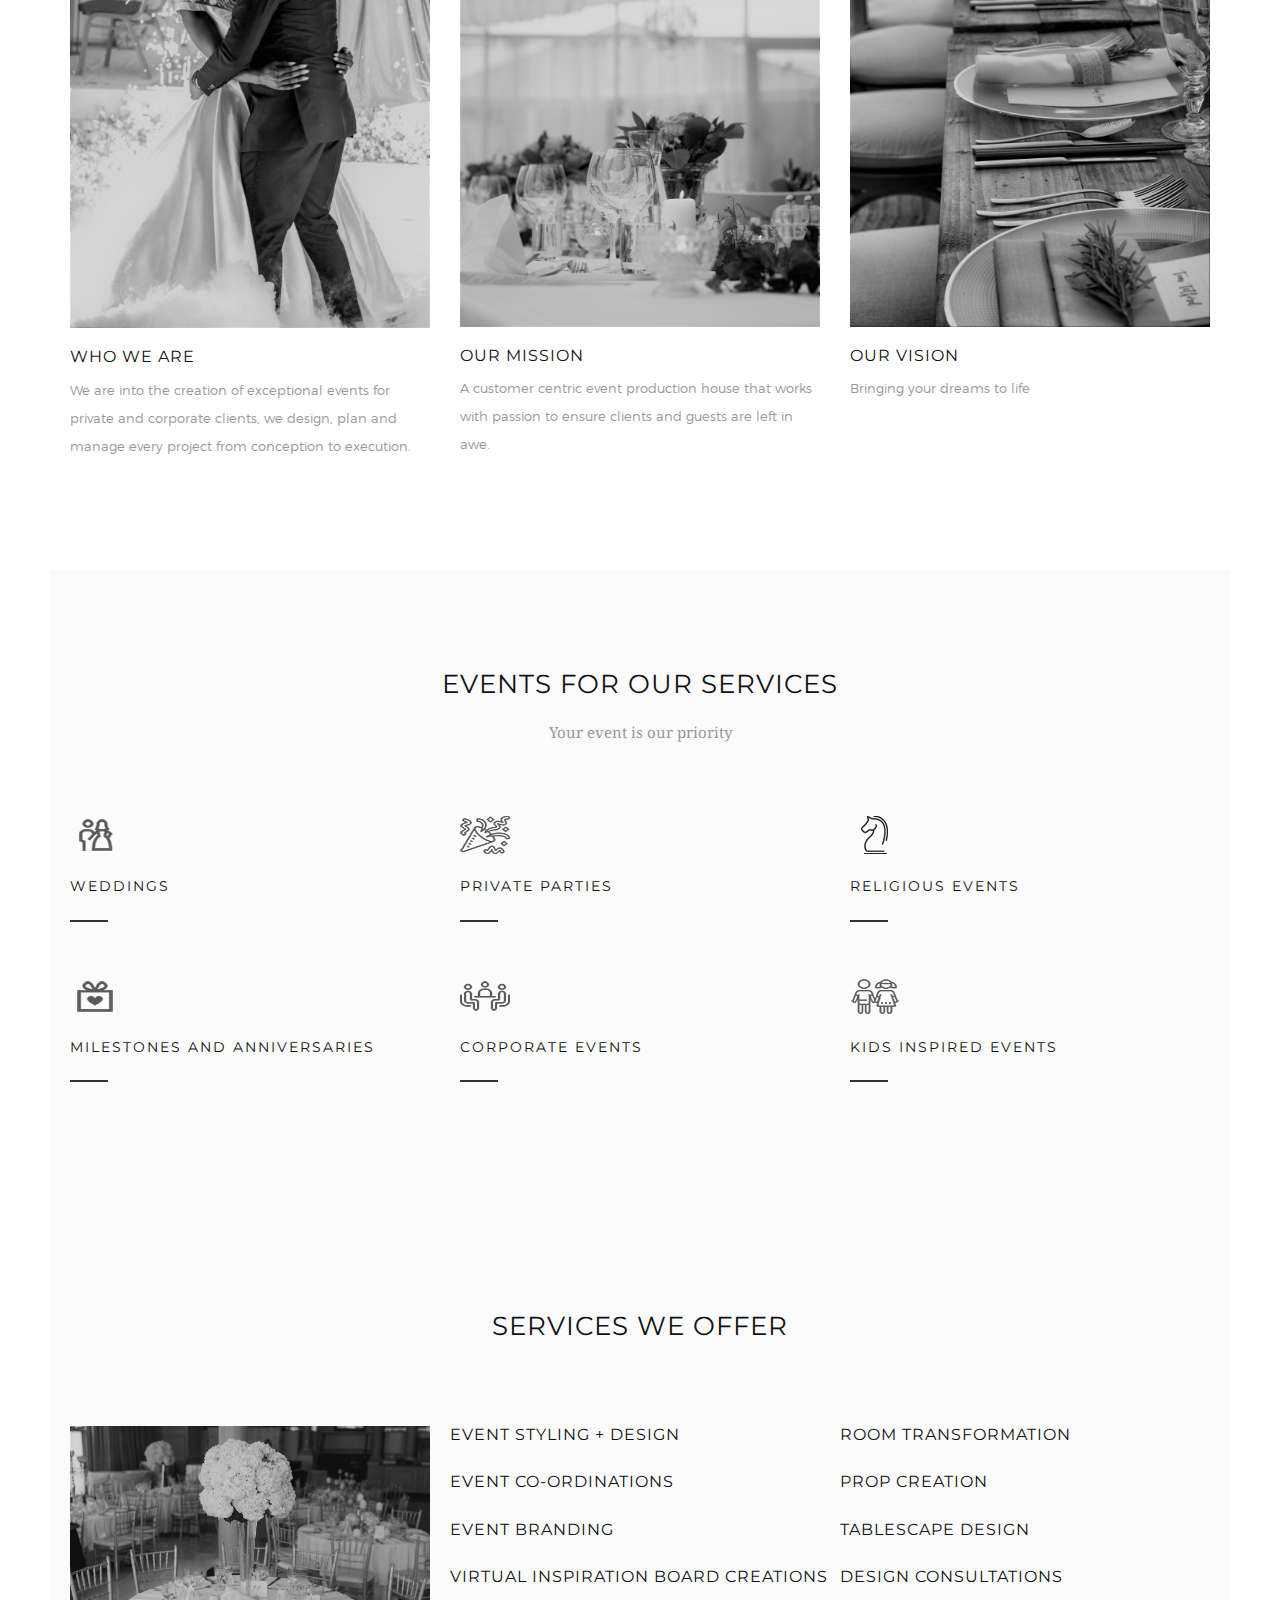
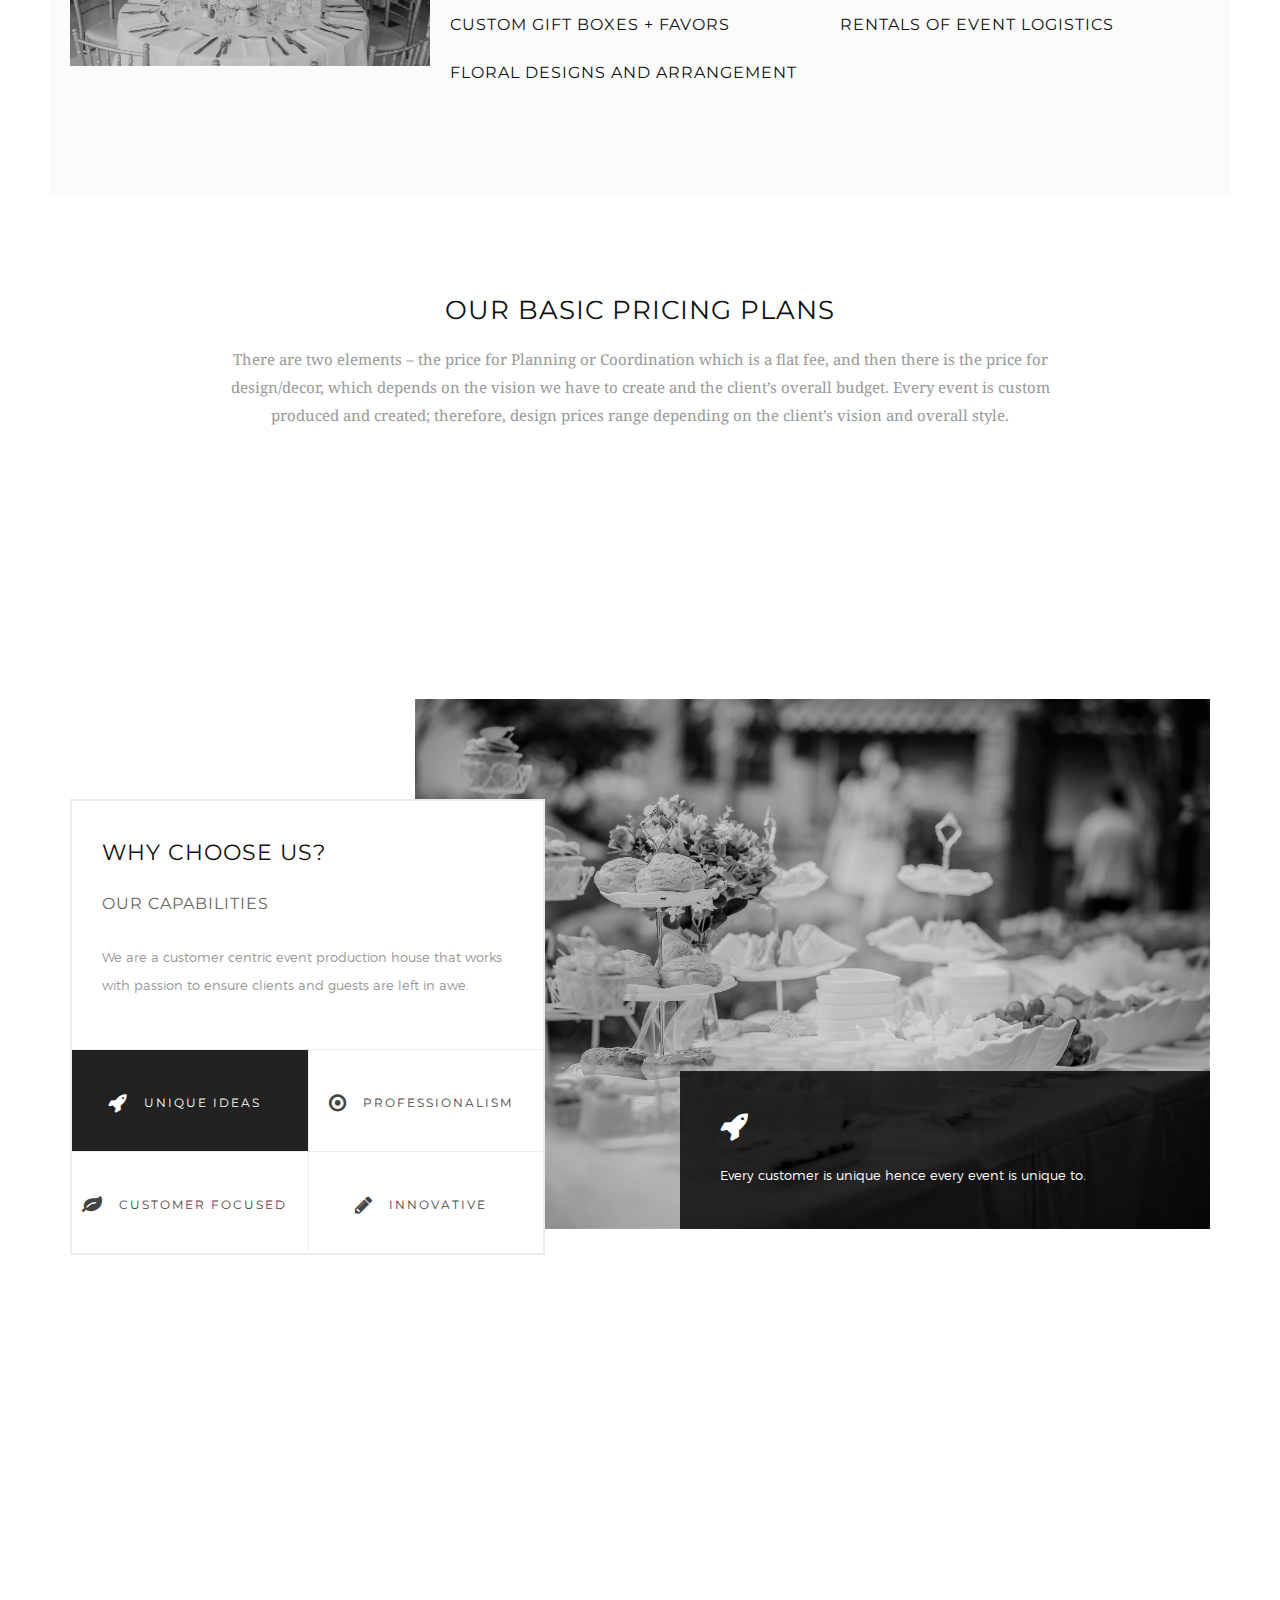
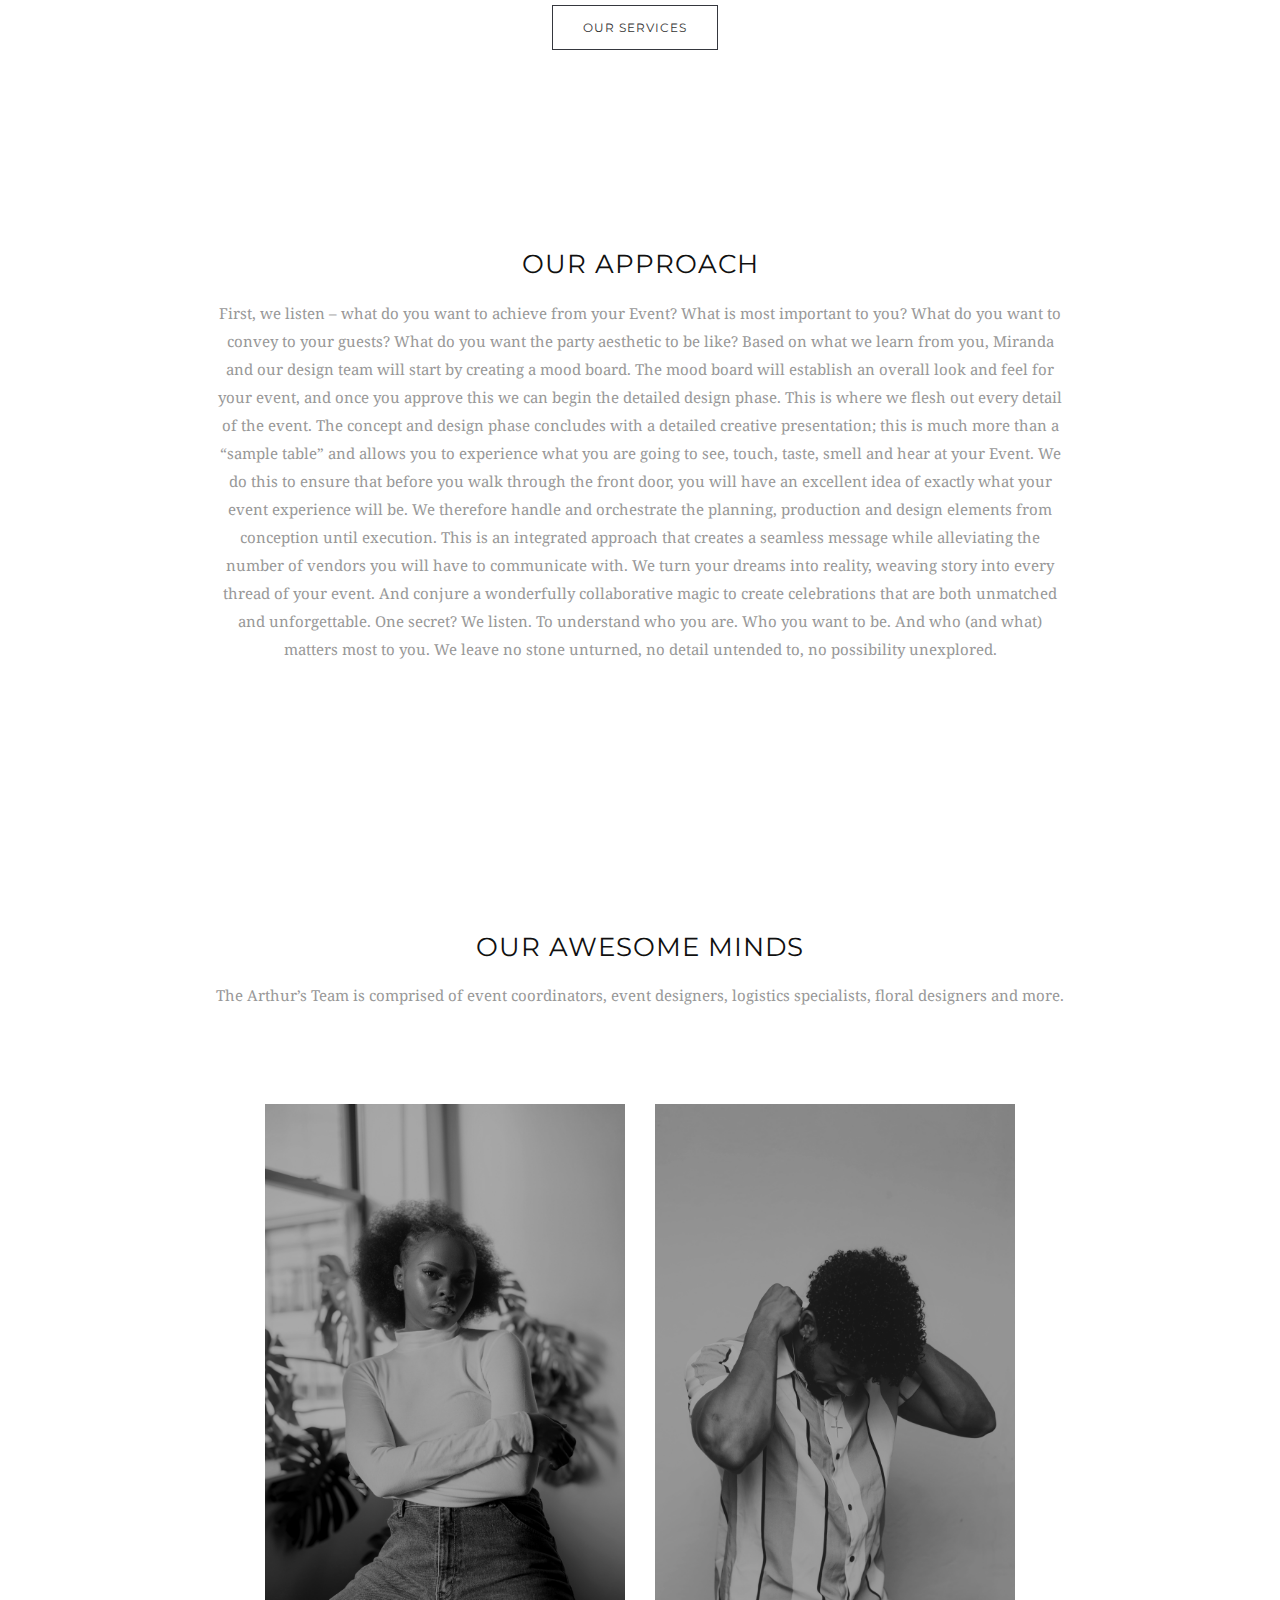
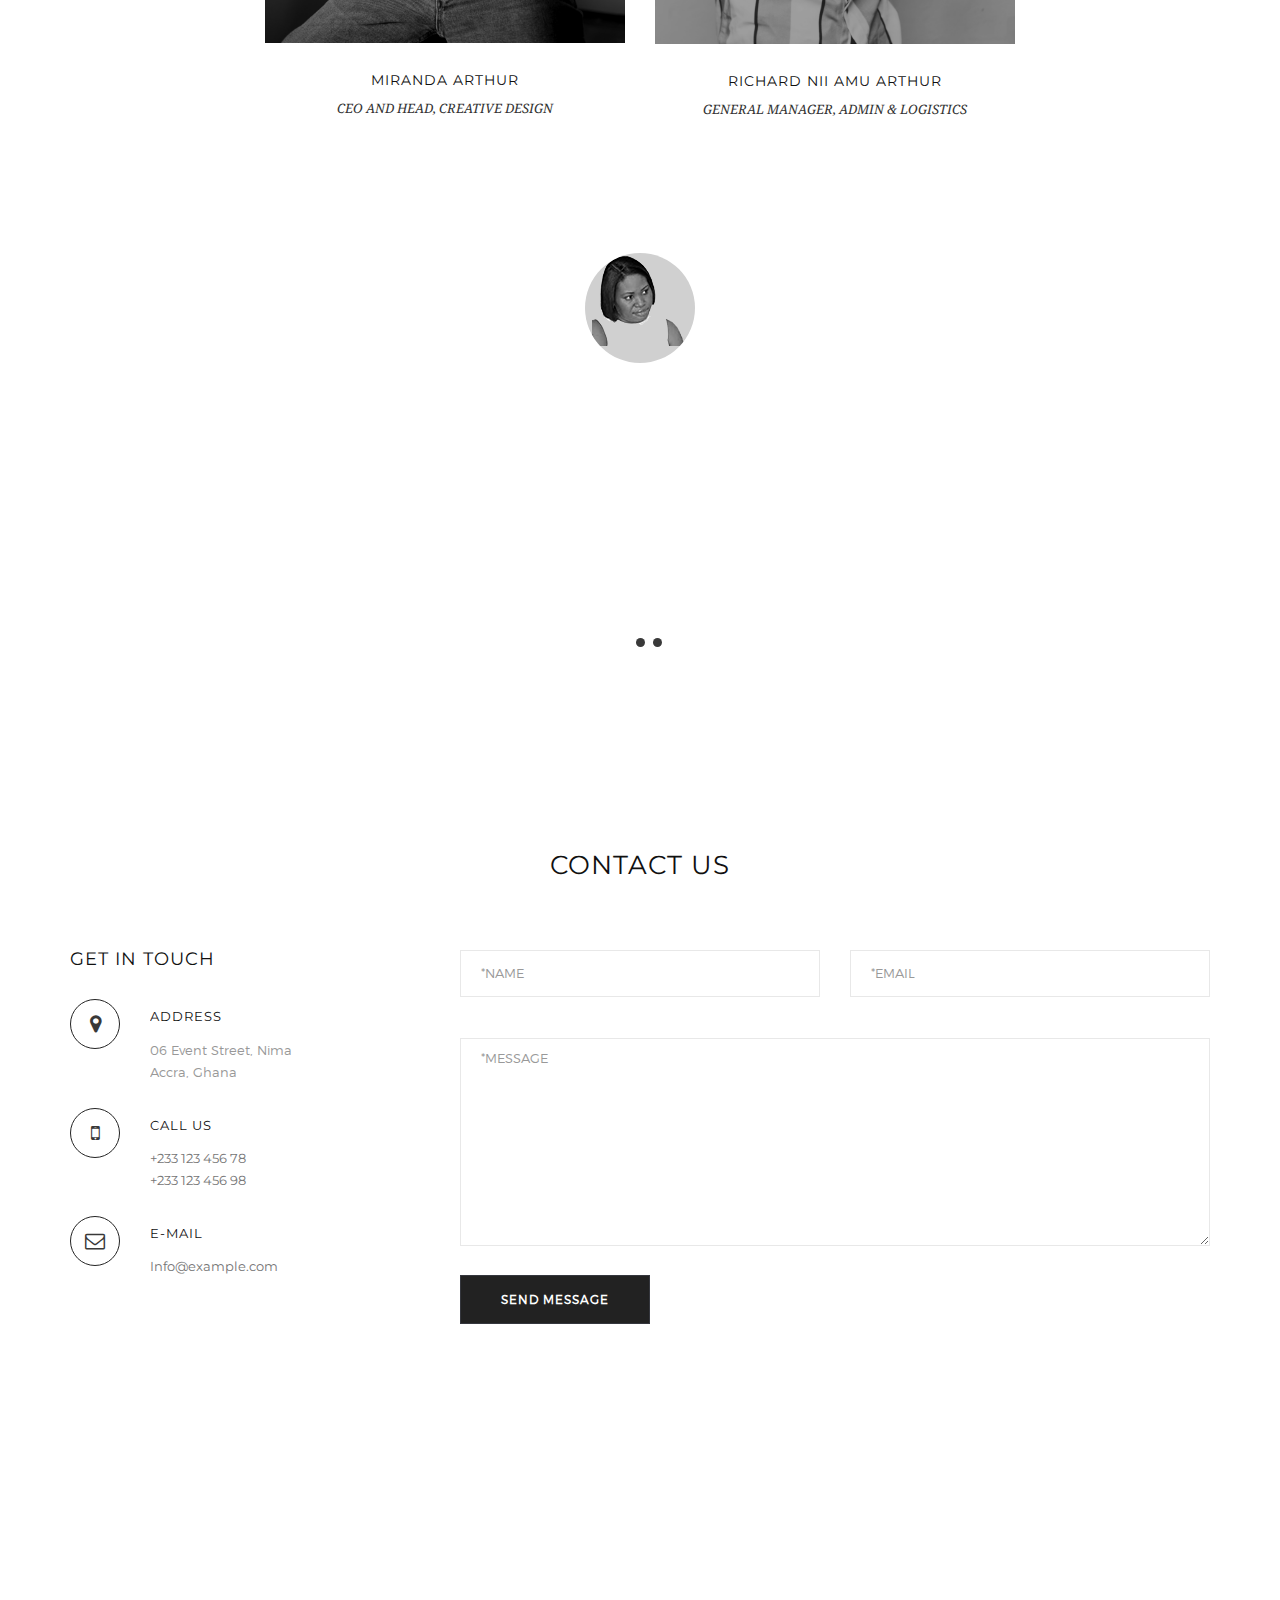
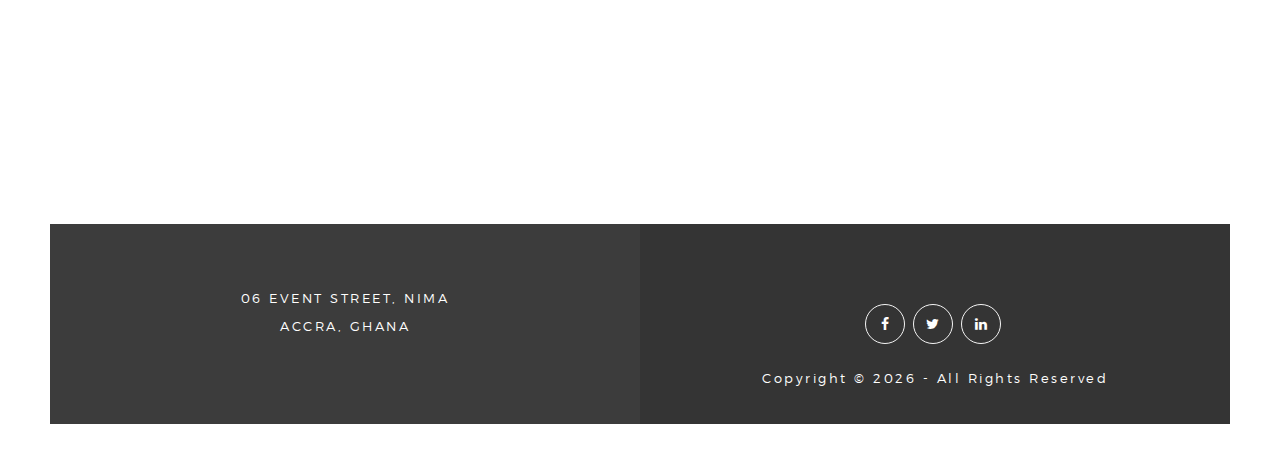
==== commit 3a3b7d94: "update on services" ====
--- a/index.html
+++ b/index.html
@@ -205,20 +205,20 @@
               <!-- Service -->
               <li class="col-md-4">
                 <div class="ser-in margin-bottom-30">
-                  <div class="icon"> <img src="images/icon-1.png" alt=""> </div>
+                  <div class="icon"> <img src="images/icon_wedding.png" alt=""> </div>
                   <h5>Weddings</h5>
                   <hr>
-                  <p> Lorem ipsum dolor sit amet consectetur adipisicing elit. Aspernatur odio, facilis commodi natus illum vitae est non placeat, quia voluptas saepe eaque nulla. Dolorem optio hic obcaecati culpa tenetur atque. </p>
+                  <!-- <p> Lorem ipsum dolor sit amet consectetur adipisicing elit. Aspernatur odio, facilis commodi natus illum vitae est non placeat, quia voluptas saepe eaque nulla. Dolorem optio hic obcaecati culpa tenetur atque. </p> -->
                 </div>
               </li>
               
               <!-- Service -->
               <li class="col-md-4">
                 <div class="ser-in margin-bottom-30">
-                  <div class="icon"> <img src="images/icon-2.png" alt=""> </div>
+                  <div class="icon"> <img src="images/icon_confetti.png" alt=""> </div>
                   <h5>Private Parties</h5>
                   <hr>
-                  <p> Lorem ipsum dolor sit amet consectetur adipisicing elit. Aspernatur odio, facilis commodi natus illum vitae est non placeat, quia voluptas saepe eaque nulla. Dolorem optio hic obcaecati culpa tenetur atque. </p>
+                  <!-- <p> Lorem ipsum dolor sit amet consectetur adipisicing elit. Aspernatur odio, facilis commodi natus illum vitae est non placeat, quia voluptas saepe eaque nulla. Dolorem optio hic obcaecati culpa tenetur atque. </p> -->
                 </div>
               </li>
               
@@ -228,37 +228,37 @@
                   <div class="icon"> <img src="images/icon-3.png" alt=""> </div>
                   <h5>Religious Events</h5>
                   <hr>
-                  <p> Lorem ipsum dolor sit amet consectetur adipisicing elit. Aspernatur odio, facilis commodi natus illum vitae est non placeat, quia voluptas saepe eaque nulla. Dolorem optio hic obcaecati culpa tenetur atque. </p>
+                  <!-- <p> Lorem ipsum dolor sit amet consectetur adipisicing elit. Aspernatur odio, facilis commodi natus illum vitae est non placeat, quia voluptas saepe eaque nulla. Dolorem optio hic obcaecati culpa tenetur atque. </p> -->
                 </div>
               </li>
               
               <!-- Service -->
               <li class="col-md-4">
                 <div class="ser-in margin-bottom-30">
-                  <div class="icon"> <img src="images/icon-4.png" alt=""> </div>
+                  <div class="icon"> <img src="images/icon_wedding_gift.png" alt=""> </div>
                   <h5>Milestones and Anniversaries</h5>
                   <hr>
-                  <p> Lorem ipsum dolor sit amet consectetur adipisicing elit. Aspernatur odio, facilis commodi natus illum vitae est non placeat, quia voluptas saepe eaque nulla. Dolorem optio hic obcaecati culpa tenetur atque. </p>
+                  <!-- <p> Lorem ipsum dolor sit amet consectetur adipisicing elit. Aspernatur odio, facilis commodi natus illum vitae est non placeat, quia voluptas saepe eaque nulla. Dolorem optio hic obcaecati culpa tenetur atque. </p> -->
                 </div>
               </li>
               
               <!-- Service -->
               <li class="col-md-4" id="servys">
                 <div class="ser-in margin-bottom-30">
-                  <div class="icon"> <img src="images/icon-5.png" alt=""> </div>
+                  <div class="icon"> <img src="images/icon_meeting.png" alt=""> </div>
                   <h5>Corporate Events</h5>
                   <hr>
-                  <p> Lorem ipsum dolor sit amet consectetur adipisicing elit. Aspernatur odio, facilis commodi natus illum vitae est non placeat, quia voluptas saepe eaque nulla. Dolorem optio hic obcaecati culpa tenetur atque. </p>
+                  <!-- <p> Lorem ipsum dolor sit amet consectetur adipisicing elit. Aspernatur odio, facilis commodi natus illum vitae est non placeat, quia voluptas saepe eaque nulla. Dolorem optio hic obcaecati culpa tenetur atque. </p> -->
                 </div>
               </li>
     
               <!-- Service -->
               <li class="col-md-4">
                 <div class="ser-in margin-bottom-30">
-                  <div class="icon"> <img src="images/icon-5.png" alt=""> </div>
+                  <div class="icon"> <img src="images/icon_children.png" alt=""> </div>
                   <h5>Kids Inspired Events</h5>
                   <hr>
-                  <p> Lorem ipsum dolor sit amet consectetur adipisicing elit. Aspernatur odio, facilis commodi natus illum vitae est non placeat, quia voluptas saepe eaque nulla. Dolorem optio hic obcaecati culpa tenetur atque. </p>
+                  <!-- <p> Lorem ipsum dolor sit amet consectetur adipisicing elit. Aspernatur odio, facilis commodi natus illum vitae est non placeat, quia voluptas saepe eaque nulla. Dolorem optio hic obcaecati culpa tenetur atque. </p> -->
                 </div>
               </li>
     
@@ -266,128 +266,111 @@
           </div>
         </section>
         
-        <!--======= PORTFOLIO =========-->
-        <section class="sectoion-100px portfolio">
-          <div class="container"> 
-            <!-- Tittle -->
-            <div class="tittle">
-              <h4>services that we provide</h4>
-              <p>Lorem ipsum dolor sit amet consectetur, adipisicing elit. Quam ipsa eum molestiae excepturi pariatur fuga veniam, harum eius sapiente officiis modi maxime a voluptate repellendus possimus quo vero, doloremque provident.</p>
-            </div>
-          </div>
-          <div class="container">
-            <ul class="port-folio-row no-margin-t folio-simple row col-3">
-              
-              <!-- Project 1 -->
-              <li class="item padding-15">
-                <article> <img src="images/port-img-1.jpg" alt=""> 
-                  <!-- Hover Info -->
-                  <div class="hover-port">
-                    <div class="position-center-center"> <a href="#."><i class="fa fa-link"></i></a>
-                      <h6>Event Styling + Design</h6>
-                    </div>
-                  </div>
-                </article>
-              </li>
-              
-              <!-- Project 1 -->
-              <li class="item padding-15">
-                <article> <img src="images/port-img-2.jpg" alt=""> 
-                  <!-- Hover Info -->
-                  <div class="hover-port">
-                    <div class="position-center-center"> <a href="#."><i class="fa fa-link"></i></a>
-                      <h6>Room Transformation</h6>
-                    </div>
-                  </div>
-                </article>
-              </li>
-              
-              <!-- Project 1 -->
-              <li class="item padding-15">
-                <article> <img src="images/port-img-3.jpg" alt=""> 
-                  <!-- Hover Info -->
-                  <div class="hover-port">
-                    <div class="position-center-center"> <a href="#."><i class="fa fa-link"></i></a>
-                      <h6>Event Co-ordinations</h6>
-                    </div>
-                  </div>
-                </article>
-              </li>
-              
-              <!-- Project 1 -->
-              <li class="item padding-15">
-                <article> <img src="images/port-img-4.jpg" alt=""> 
-                  <!-- Hover Info -->
-                  <div class="hover-port">
-                    <div class="position-center-center"> <a href="#."><i class="fa fa-link"></i></a>
-                      <h6>Prop Creation</h6>
-                    </div>
-                  </div>
-                </article>
-              </li>
-              
-              <!-- Project 1 -->
-              <li class="item padding-15">
-                <article> <img src="images/port-img-5.jpg" alt=""> 
-                  <!-- Hover Info -->
-                  <div class="hover-port">
-                    <div class="position-center-center"> <a href="#."><i class="fa fa-link"></i></a>
-                      <h6>Event Branding</h6>
-                    </div>
-                  </div>
-                </article>
-              </li>
-              
-              <!-- Project 1 -->
-              <li class="item padding-15">
-                <article> <img src="images/port-img-6.jpg" alt=""> 
-                  <!-- Hover Info -->
-                  <div class="hover-port">
-                    <div class="position-center-center"> <a href="#."><i class="fa fa-link"></i></a>
-                      <h6>Tablescape Design</h6>
-                    </div>
-                  </div>
-                </article>
-              </li>
-              
-              <!-- Project 1 -->
-              <li class="item padding-15">
-                <article> <img src="images/port-img-7.jpg" alt=""> 
-                  <!-- Hover Info -->
-                  <div class="hover-port">
-                    <div class="position-center-center"> <a href="#."><i class="fa fa-link"></i></a>
-                      <h6>Virtual Inspiration Board Creations</h6>
-                    </div>
-                  </div>
-                </article>
-              </li>
-              
-              <!-- Project 1 -->
-              <li class="item padding-15">
-                <article> <img src="images/port-img-8.jpg" alt=""> 
-                  <!-- Hover Info -->
-                  <div class="hover-port">
-                    <div class="position-center-center"> <a href="#."><i class="fa fa-link"></i></a>
-                      <h6>Design Consultations</h6>
-                    </div>
-                  </div>
-                </article>
-              </li>
-              
-              <!-- Project 1 -->
-              <li class="item padding-15">
-                <article> <img src="images/port-img-2.jpg" alt=""> 
-                  <!-- Hover Info -->
-                  <div class="hover-port">
-                    <div class="position-center-center"> <a href="#."><i class="fa fa-link"></i></a>
-                      <h6>Custom Gift Boxes + Favors s</h6>
-                    </div>
-                  </div>
-                </article>
-              </li>
-            </ul>
-          </div>
-        </section>
+       <!--======= PORTFOLIO =========-->
+    <section class="sectoion-100px portfolio light-gray-bg">
+      <div class="container"> 
+        <!-- Tittle -->
+        <div class="tittle">
+          <h4>services we offer</h4>
+          
+        </div>
+      </div>
+      <div class="container">
+        <ul class="port-folio-row no-margin-t folio-simple row col-3">
+          
+          <!-- Project 1 -->
+          <li class="item padding-15">
+            <article> <img src="images/setup1.jpg" alt=""> 
+              
+            </article>
+          </li>
+
+          <!-- Project 1 -->
+          <li class="item ">
+           
+                  <h6>Event Styling + Design</h6>
+               
+          </li>
+          
+          <!-- Project 1 -->
+          <li class="item ">
+           
+                  <h6>Room Transformation</h6>
+                
+          </li>
+          
+          <!-- Project 1 -->
+          <li class="item ">
+           
+                  <h6>Event Co-ordinations</h6>
+                
+          </li>
+          
+          <!-- Project 1 -->
+          <li class="item ">
+            
+                  <h6>Prop Creation</h6>
+                
+          </li>
+          
+          <!-- Project 1 -->
+          <li class="item ">
+          
+                  <h6>Event Branding</h6>
+                
+          </li>
+          
+          <!-- Project 1 -->
+          <li class="item ">
+            
+                  <h6>Tablescape Design</h6>
+               
+          </li>
+          
+          <!-- Project 1 -->
+          <li class="item ">
+            
+                  <h6>Virtual Inspiration Board Creations</h6>
+               
+          </li>
+          
+          <!-- Project 1 -->
+          <li class="item ">
+            
+                  <h6>Design Consultations</h6>
+                
+          </li>
+          
+          <!-- Project 1 -->
+          <li class="item ">
+            
+                  <h6>Custom Gift Boxes + Favors</h6>
+                
+          </li>
+
+          <!-- Project 1 -->
+          <li class="item ">
+            
+            <h6>Rentals of Event Logistics</h6>
+          
+    </li>
+
+    <!-- Project 1 -->
+    <li class="item ">
+            
+      <h6>Floral designs and arrangement</h6>
+    
+</li>
+
+<!-- Project 1 -->
+<!-- <li class="item ">
+            
+  <h6>Event Planning</h6>
+
+</li> -->
+        </ul>
+      </div>
+    </section>
         
         <!--======= Pricing =========-->
         <section class="pricing sectoion-100px">
@@ -400,57 +383,7 @@
               </p>
             </div>
             
-            <!-- Row -->
-            <div class="row"> 
-              
-              <!-- Plan  -->
-              <div class="col-md-4">
-                <div class="plan-in">
-                  <h5><i class="icon"><img src="images/icon-7.png"></i> Weddings</h5>
-                  <div class="price"> <span class="huge-text">Affordable</span> <span class="month"></span> </div>
-                  <ul>
-                    <li>Event Styling + Design</li>
-                    <li> Room Transformationg</li>
-                    <li> 24/7 Support</li>
-                    <li> Event Planning</li>
-                    <li> Event Co-ordinations</li>
-                    <li> Prop Creation</li>
-                  </ul>
-                  <a href="#contakt" class="btn">CONTACT US</a> </div>
-              </div>
-              
-              <!-- Plan  -->
-              <div class="col-md-4">
-                <div class="plan-in">
-                  <h5> <i class="icon"><img src="images/icon-8.png"></i> Corporate Events</h5>
-                  <div class="price"> <span class="huge-text">Affordable</span> <span class="month"></span> </div>
-                  <ul>
-                    <li>Design Consultations</li>
-                    <li> Floral designs and arrangement</li>
-                    <li> 24/7 Support</li>
-                    <li> Unique Design</li>
-                    <li> Custom Gift Boxes + Favors </li>
-                    <li> Elegant Deco</li>
-                  </ul>
-                  <a href="#contakt" class="btn">CONTACT US</a> </div>
-              </div>
-              
-              <!-- Plan  -->
-              <div class="col-md-4">
-                <div class="plan-in">
-                  <h5> <i class="icon"><img src="images/icon-9.png"></i> Kids Inspired Events</h5>
-                  <div class="price"> <span class="huge-text">Affordable</span> <span class="month"></span> </div>
-                  <ul>
-                    <li>Tablescape Design</li>
-                    <li> Prop Creation</li>
-                    <li> 24/7 Support</li>
-                    <li> Floral designs and arrangement</li>
-                    <li> Rentals of Event Logistics</li>
-                    <li> Room Transformation</li>
-                  </ul>
-                 <a href="#contakt" class="btn">CONTACT US</a> </div>>
-              </div>
-            </div>
+            
           </div>
         </section>
     
@@ -658,7 +591,7 @@
 
     
     <!--======= Contact Section =========-->
-    <section class="sectoion-100px contact contact-page" id="contakt">
+    <section class="sectoion-100px contact contact-page" id="contact">
       <div class="container"> 
         <!-- Tittle -->
         <div class="tittle">
--- a/css/style.css
+++ b/css/style.css
@@ -897,7 +897,7 @@
 	margin-bottom: 0px;
 	display: inline-block;
 	width: 100%;
-	font-size: 14px;
+	font-size: 12px;
 	font-weight: bold;
 	font-family: 'Merriweather', serif;
 	font-style: italic;
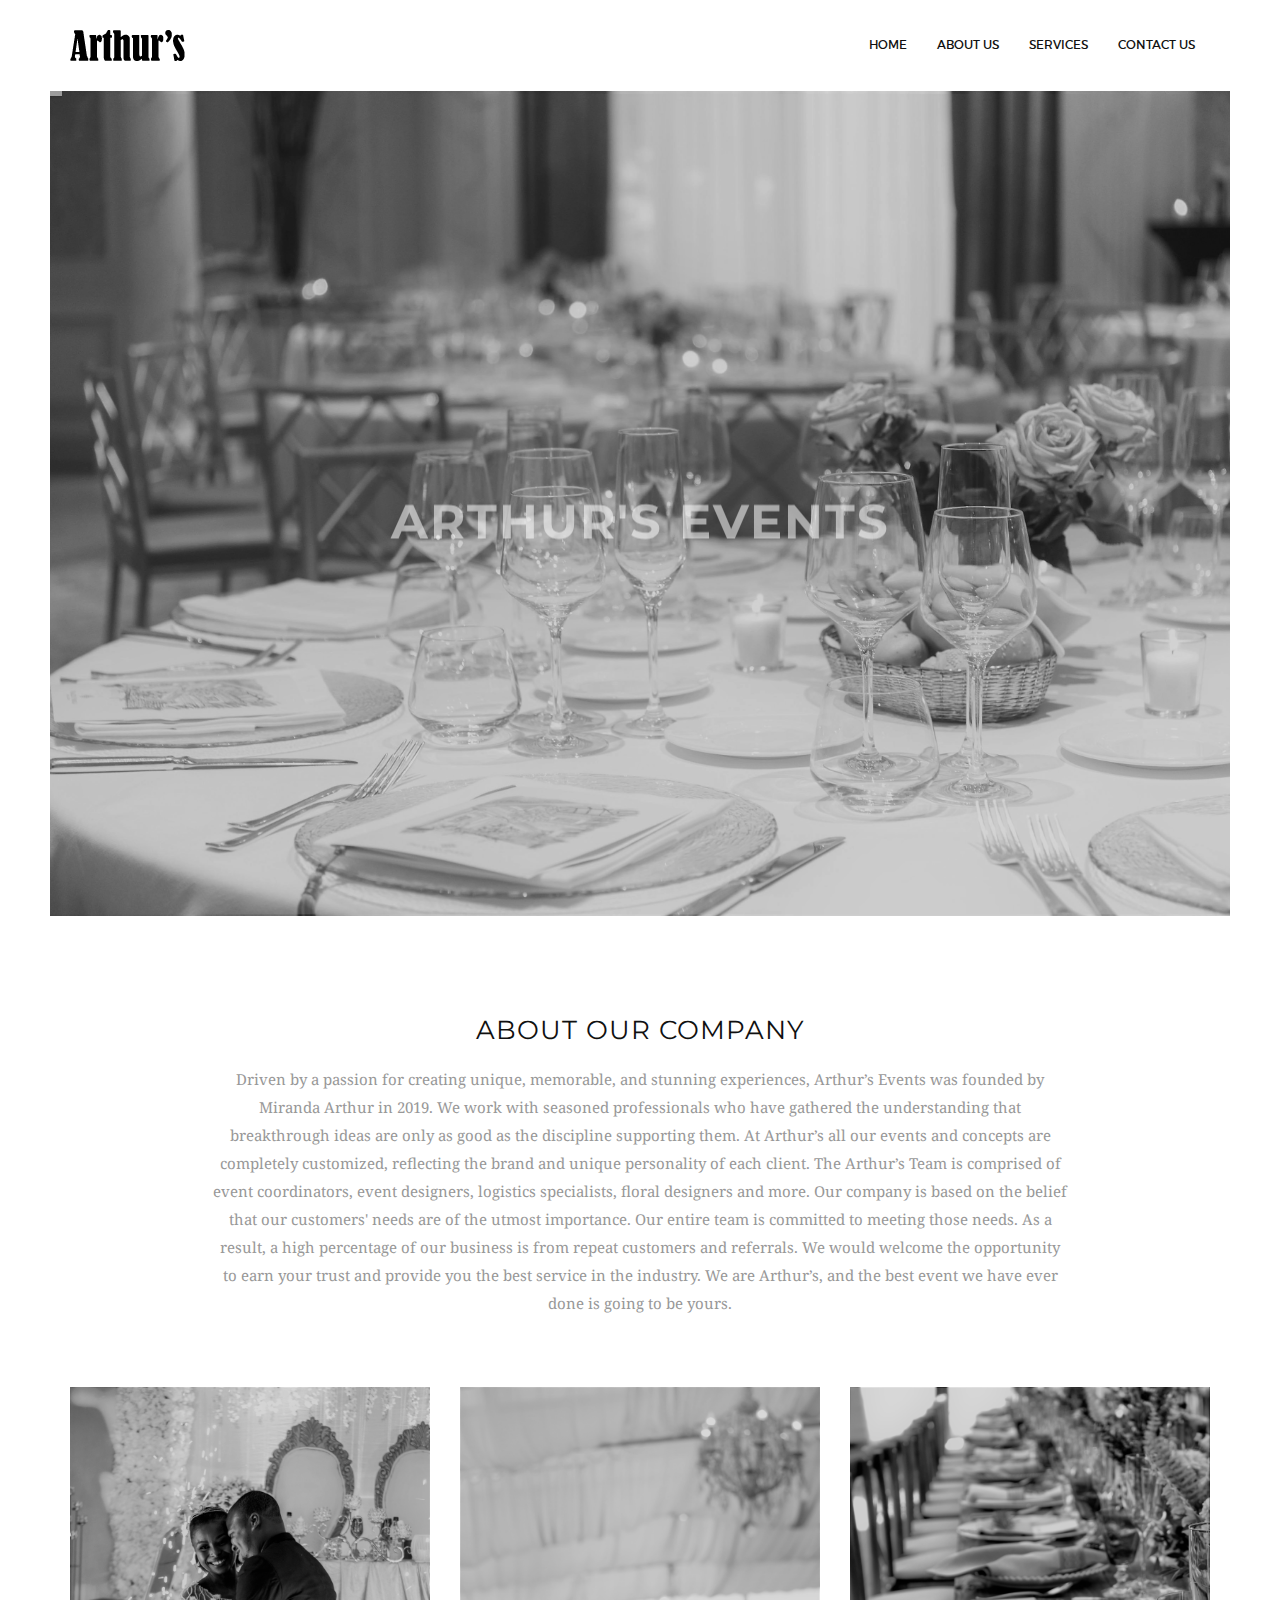
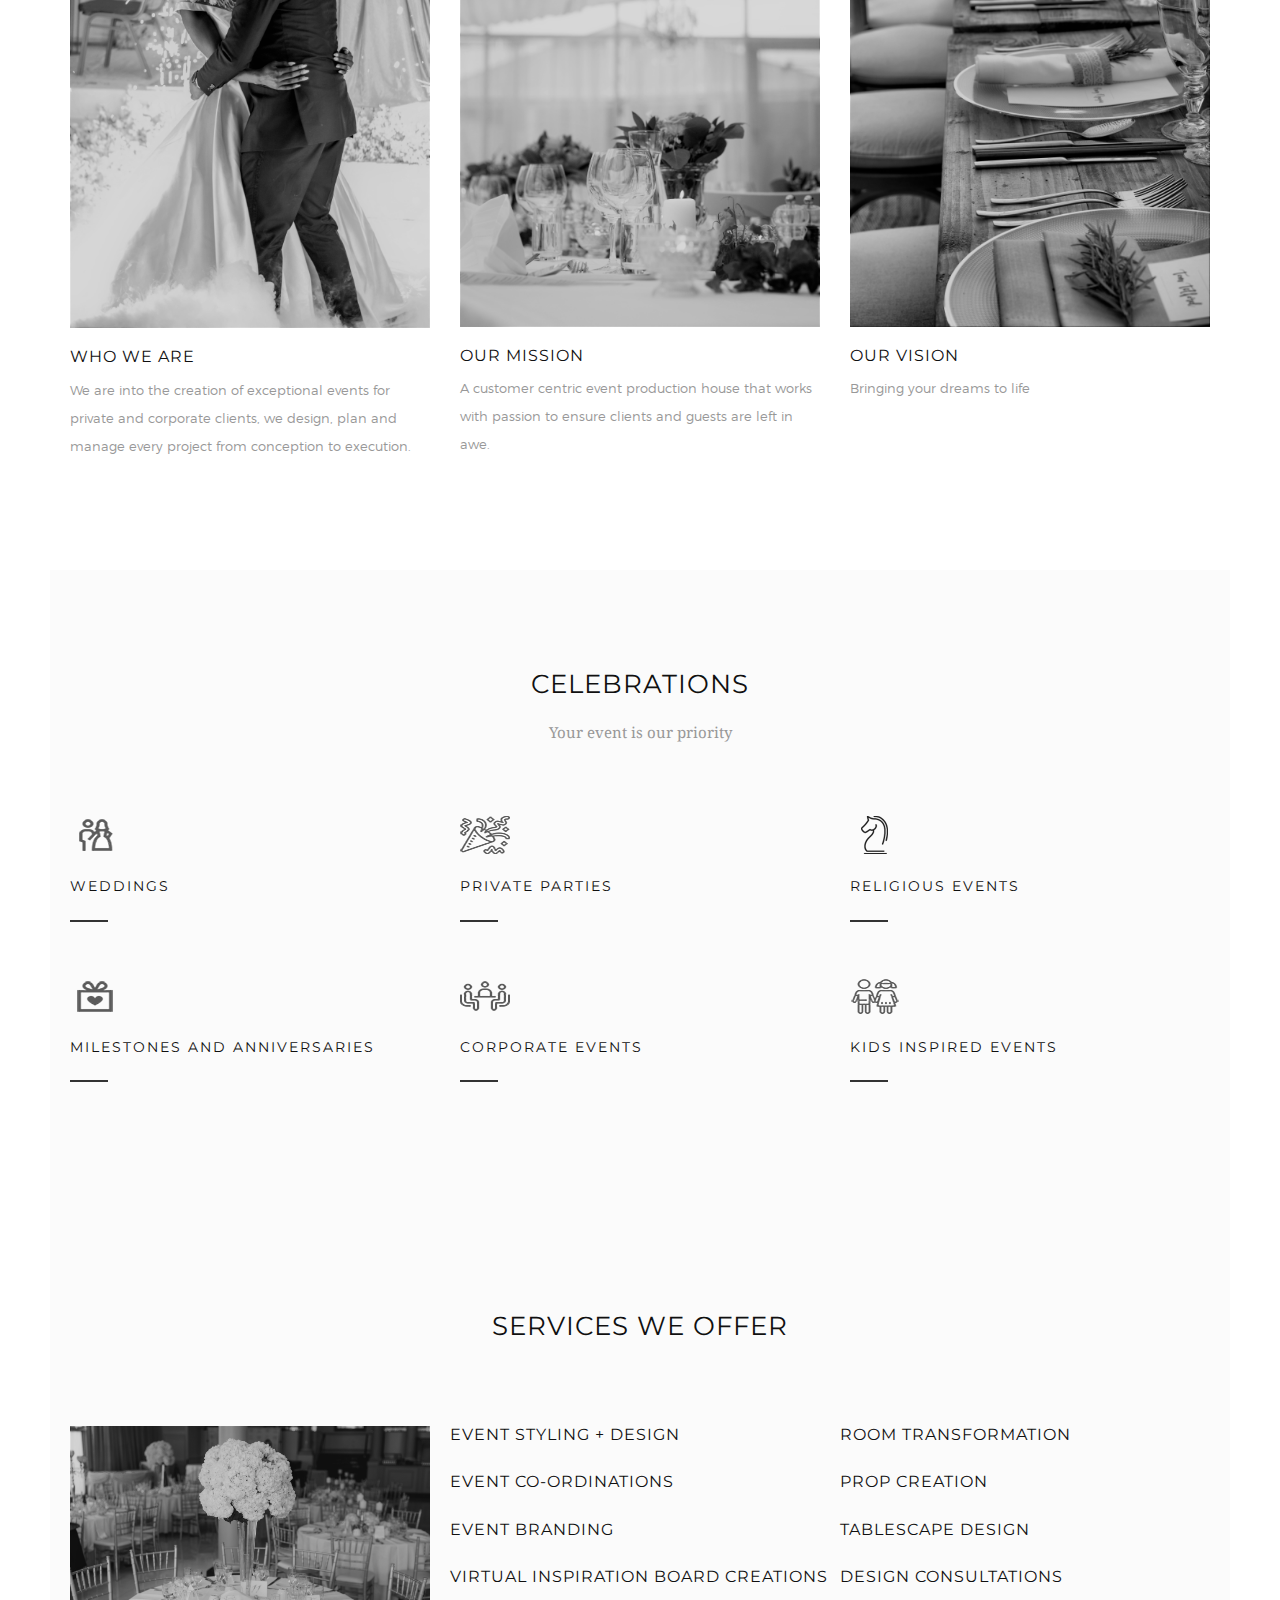
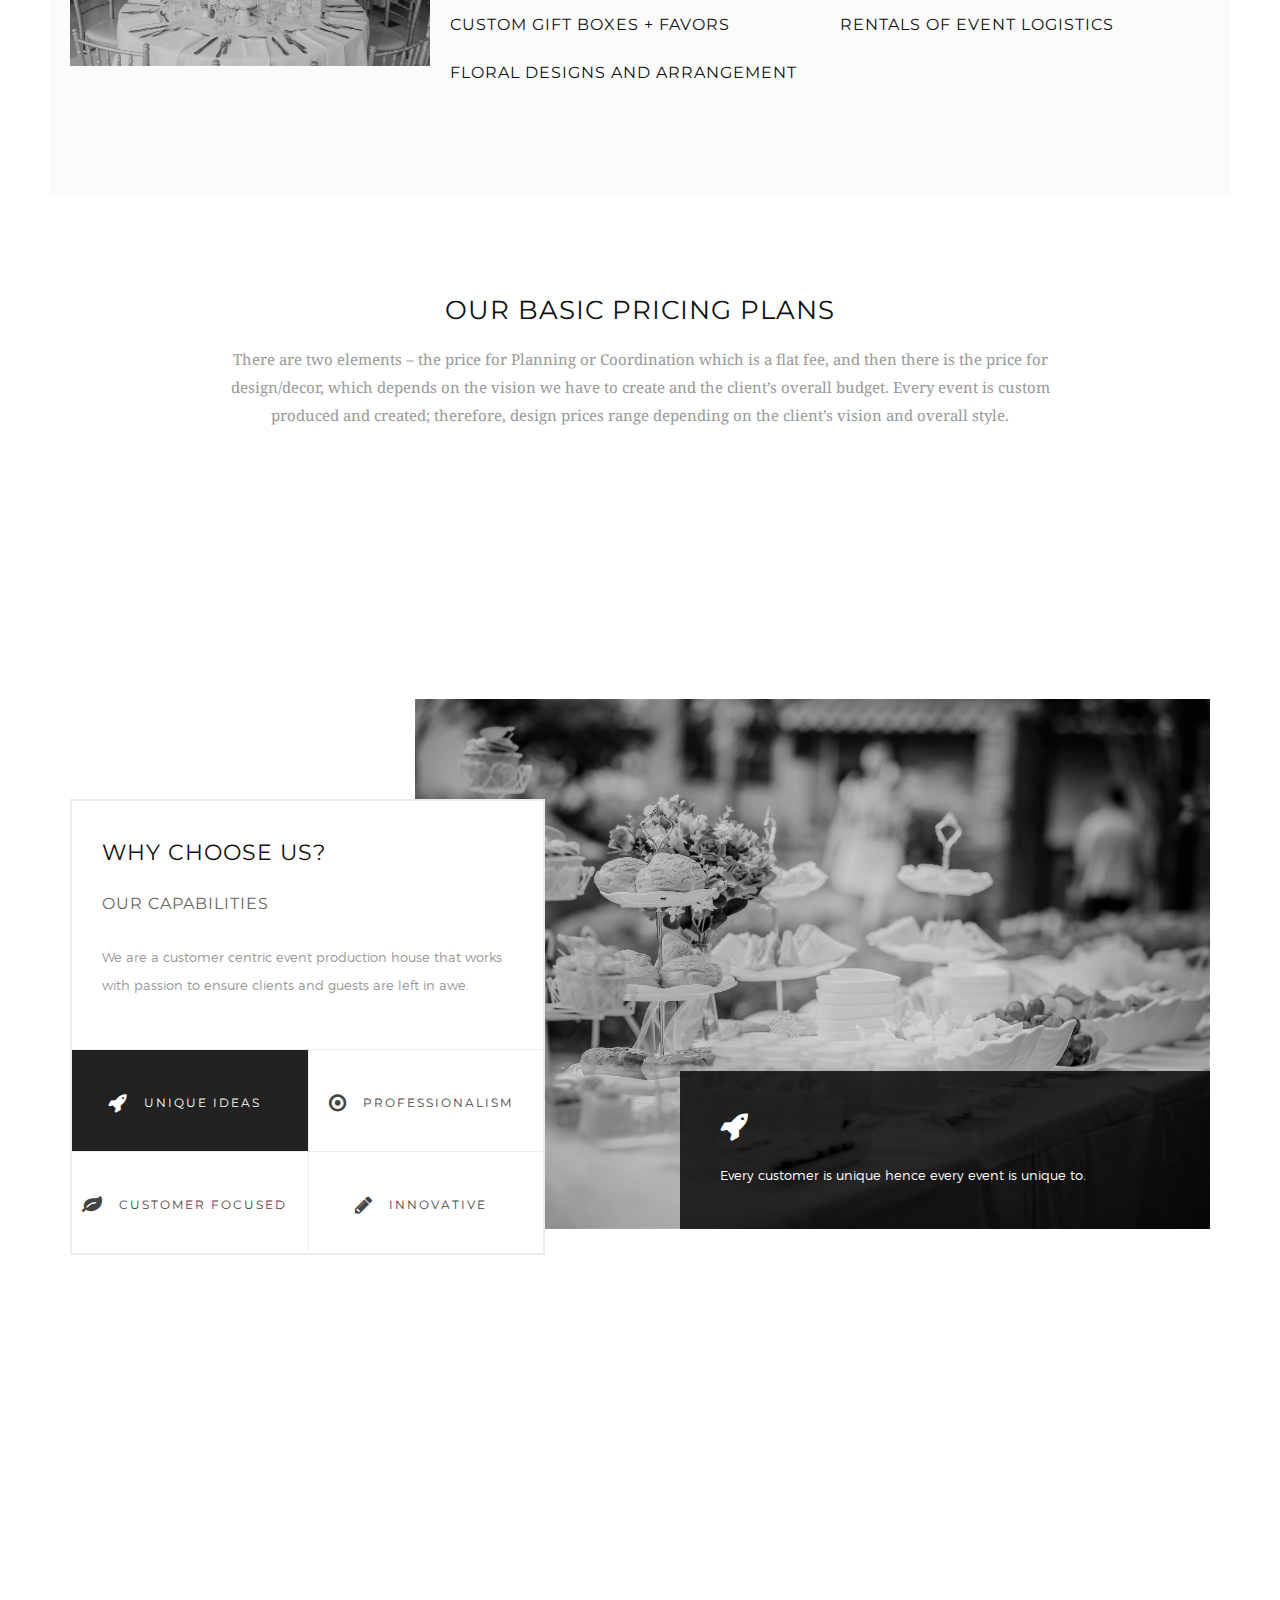
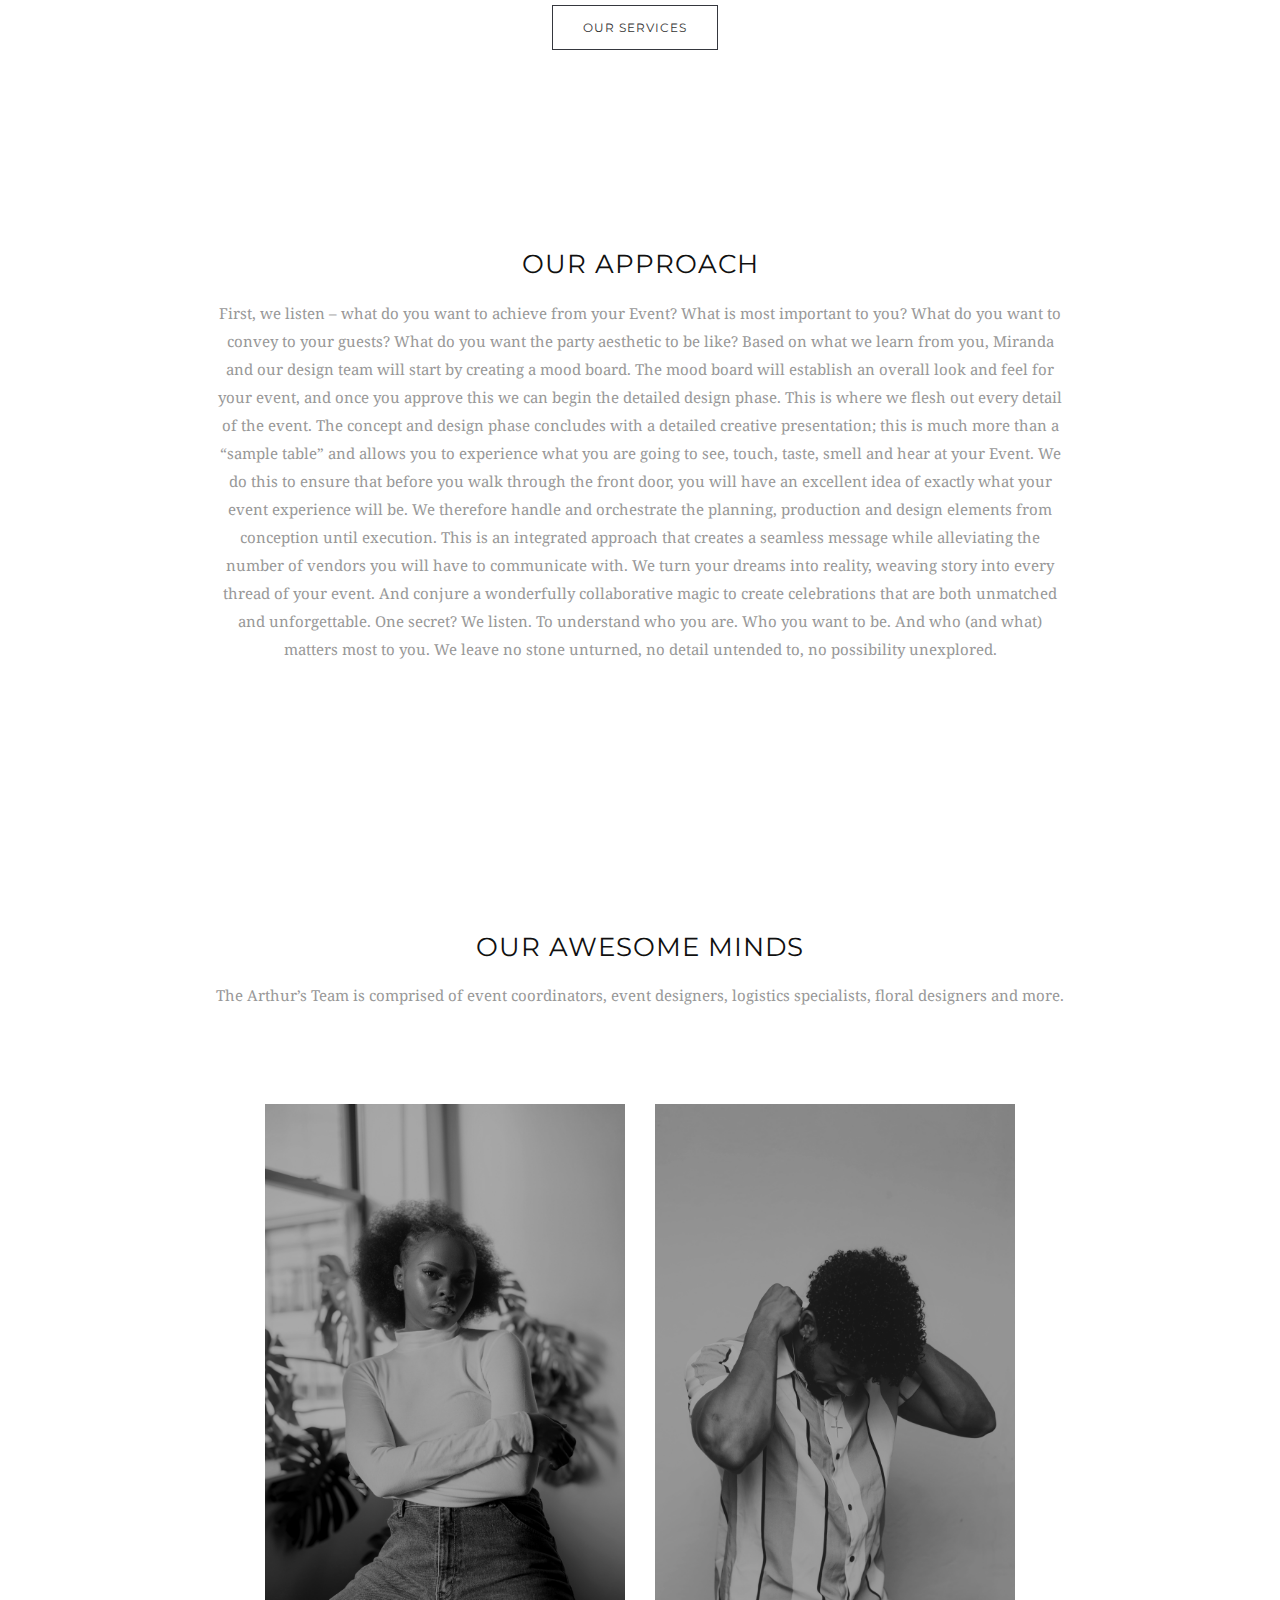
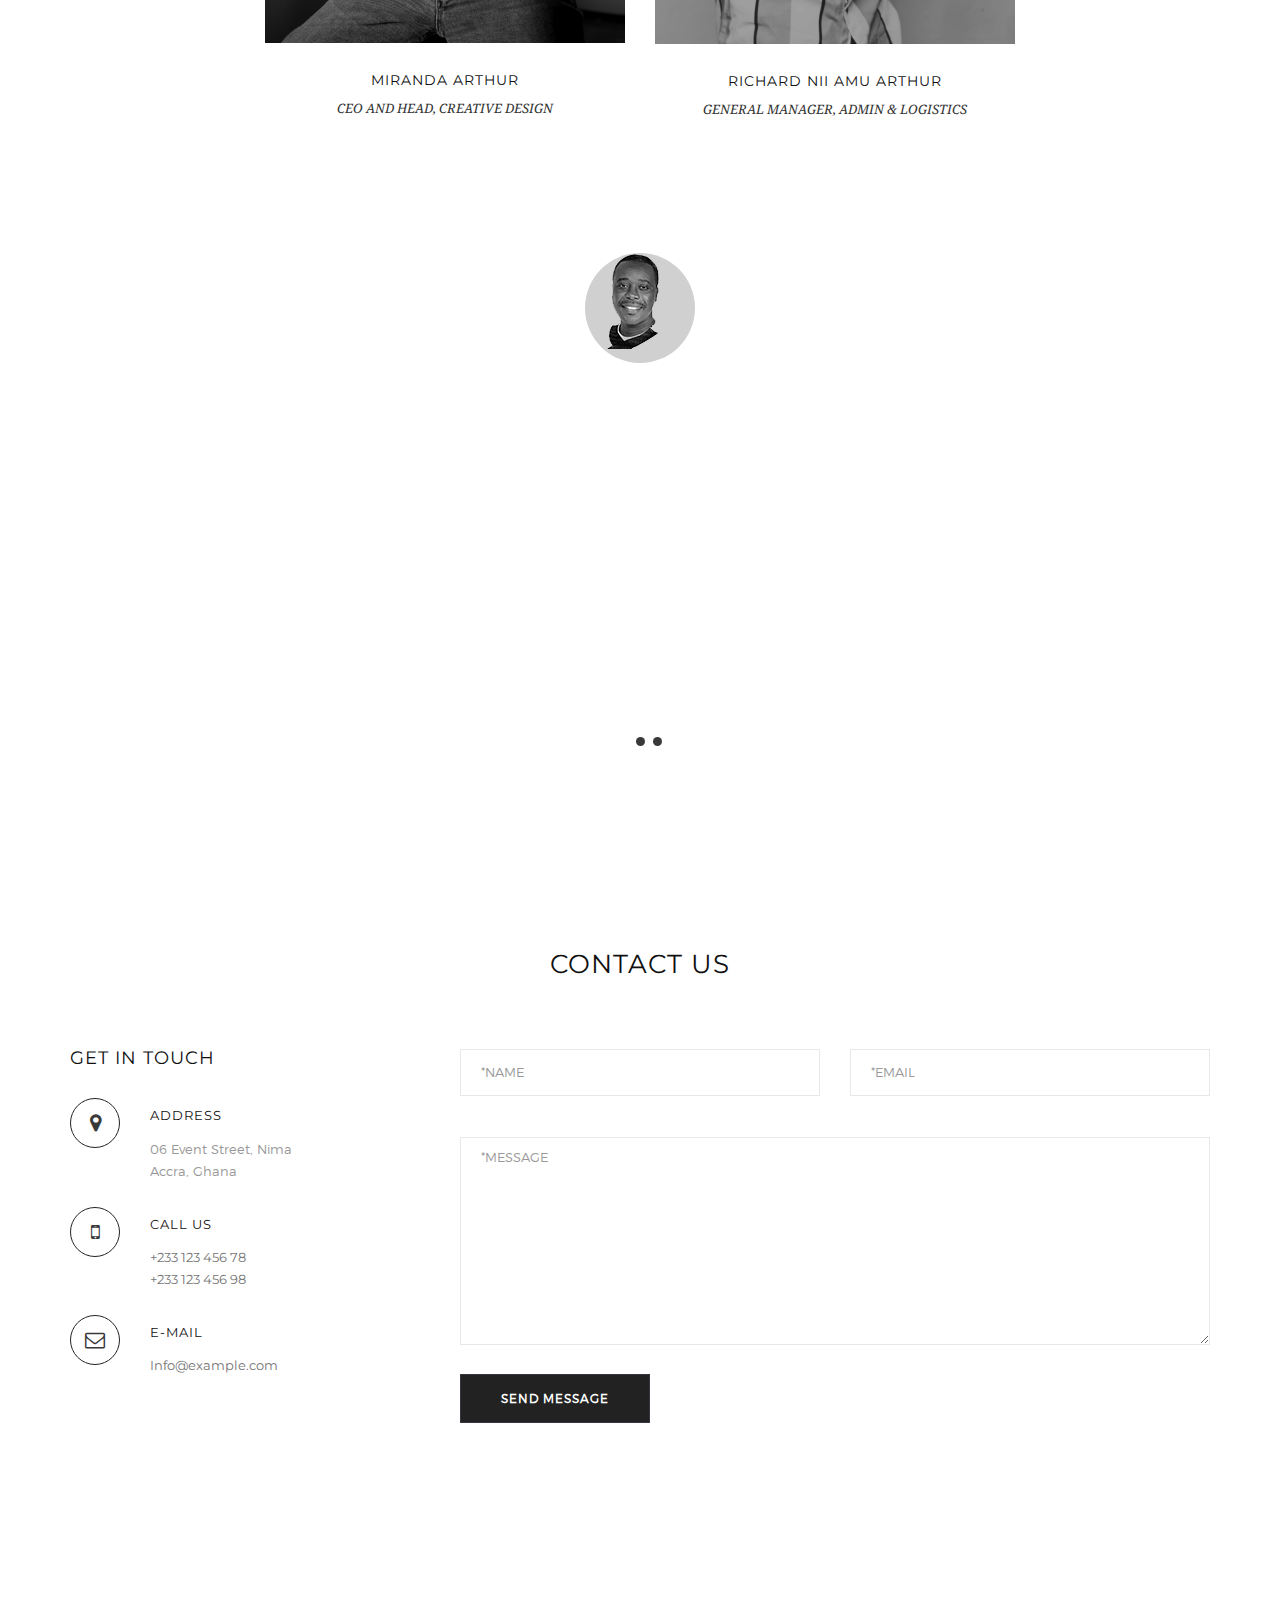
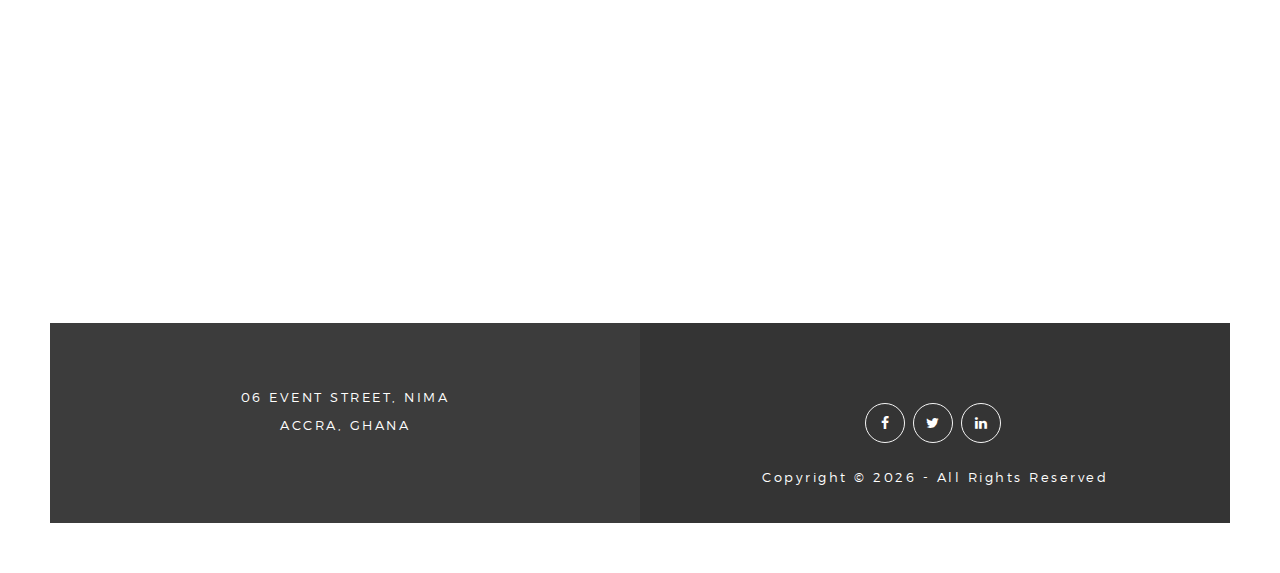
==== commit 911b7616: "update on menu links" ====
--- a/index.html
+++ b/index.html
@@ -35,7 +35,7 @@
 <body>
 
 <!-- Page Wrap -->
-<div id="wrap">
+<div id="wrap" id="home">
   <div id="main-wrapper">
     <header class="main-header">
       <div class="container">
@@ -44,17 +44,17 @@
         <!-- Nav -->
         <nav>
           <ul id="ownmenu" class="ownmenu">
-            <li class="active"><a href="index.html"> HOME</a></li>
-            <li><a href="about.html">about us</a></li>
-            <li><a href="services.html">services</a></li>
-            <li><a href="contact.html">contact us</a></li>
+            <li class="active"><a href="#home"> HOME</a></li>
+            <li><a href="#about">about us</a></li>
+            <li><a href="#services">services</a></li>
+            <li><a href="#contact">contact us</a></li>
           </ul>
         </nav>
       </div>
     </header>
     
     <!--======= HOME MAIN SLIDER =========-->
-    <section class="home-slider">
+    <section class="home-slider" >
       <div class="tp-banner-container">
         <div class="tp-banner">
           <ul>
@@ -151,7 +151,7 @@
     </section>
     
     <!--======= ABOUT SECTION =========-->
-    <section class="sectoion-100px about">
+    <section class="sectoion-100px about" id="about">
       <div class="container"> 
         <!-- Tittle -->
         <div class="tittle">
@@ -191,11 +191,11 @@
     </section>
 
         <!--======= SERVICE SECTION =========-->
-        <section class="sectoion-100px services light-gray-bg">
+        <section class="sectoion-100px services light-gray-bg" >
           <div class="container"> 
             <!-- Tittle -->
             <div class="tittle">
-              <h4>events for our services </h4>
+              <h4>celebrations</h4>
               <p>Your event is our priority</p>
             </div>
             
@@ -267,7 +267,7 @@
         </section>
         
        <!--======= PORTFOLIO =========-->
-    <section class="sectoion-100px portfolio light-gray-bg">
+    <section class="sectoion-100px portfolio light-gray-bg" id="services">
       <div class="container"> 
         <!-- Tittle -->
         <div class="tittle">
@@ -564,18 +564,18 @@
           
           <!--======= SLIDE 1 =========-->
           <div class="testi">
+            <div class="avatar"> <img src="images/avatar-2.png"></div>
+            <h6>Kofi Bonsu </h6>
+            <span>Kumasi, Ghana </span>
+            <p>Going with Arthur's Event was the best decision and investment we made for our wedding. They were amazing with concepts, implementation and vendors suggestions all based on our needs and taste! </p>
+          </div>
+          
+          <!--======= SLIDE 2 =========-->
+          <div class="testi">
             <div class="avatar"> <img src="images/avatar-1.jpg"></div>
             <h6>Naa Larbi </h6>
             <span>Accra, Ghana </span>
-            <p>Lorem ipsum dolor sit, amet consectetur adipisicing elit. Vero, a animi, reprehenderit, enim quae iure fugiat amet beatae magni at dolores nesciunt odio? Libero laboriosam culpa sapiente repellendus quidem non.</p>
-          </div>
-          
-          <!--======= SLIDE 2 =========-->
-          <div class="testi">
-            <div class="avatar"> <img src="images/avatar-2.png"></div>
-            <h6>Kofi Bonsu </h6>
-            <span>Kumasi, Ghana </span>
-            <p>Lorem ipsum dolor sit amet consectetur adipisicing elit. Consectetur excepturi accusantium nihil velit placeat tempora pariatur et maiores, ducimus illum aperiam ad earum facere odit ratione sint dicta nemo alias?</p>
+            <p>Arthur's Event made our wedding what it was, and it was incredible. They took our thoughts and ideas and designed a beautiful day that felt more like us than we ever could have hoped for. From finding the perfect venue, to coordinating vendors, to the day of, they were kind, diligent & creative. Our guests had an amazing time, and consistently tell us that they felt so taken care of, and that we'd thought of everything. On top of all of that, they are so fun to be around. I'm so glad we got to work with them! </p>
           </div>
           
           <!--======= SLIDE 3 =========-->
@@ -583,7 +583,7 @@
             <div class="avatar"> <img src="images/AVATAR-4.png"></div>
             <h6>Fatima Dauda </h6>
             <span>Tamale, Ghana </span>
-            <p>Lorem ipsum dolor sit amet consectetur adipisicing elit. Quaerat cupiditate minus inventore modi, expedita rem a, quibusdam facilis unde cumque velit dolorum eum aliquid. Consequatur totam rem earum esse similique.</p>
+            <p>Good at organising and it's suprisedly affordable </p>
           </div>
         </div>
       </div>
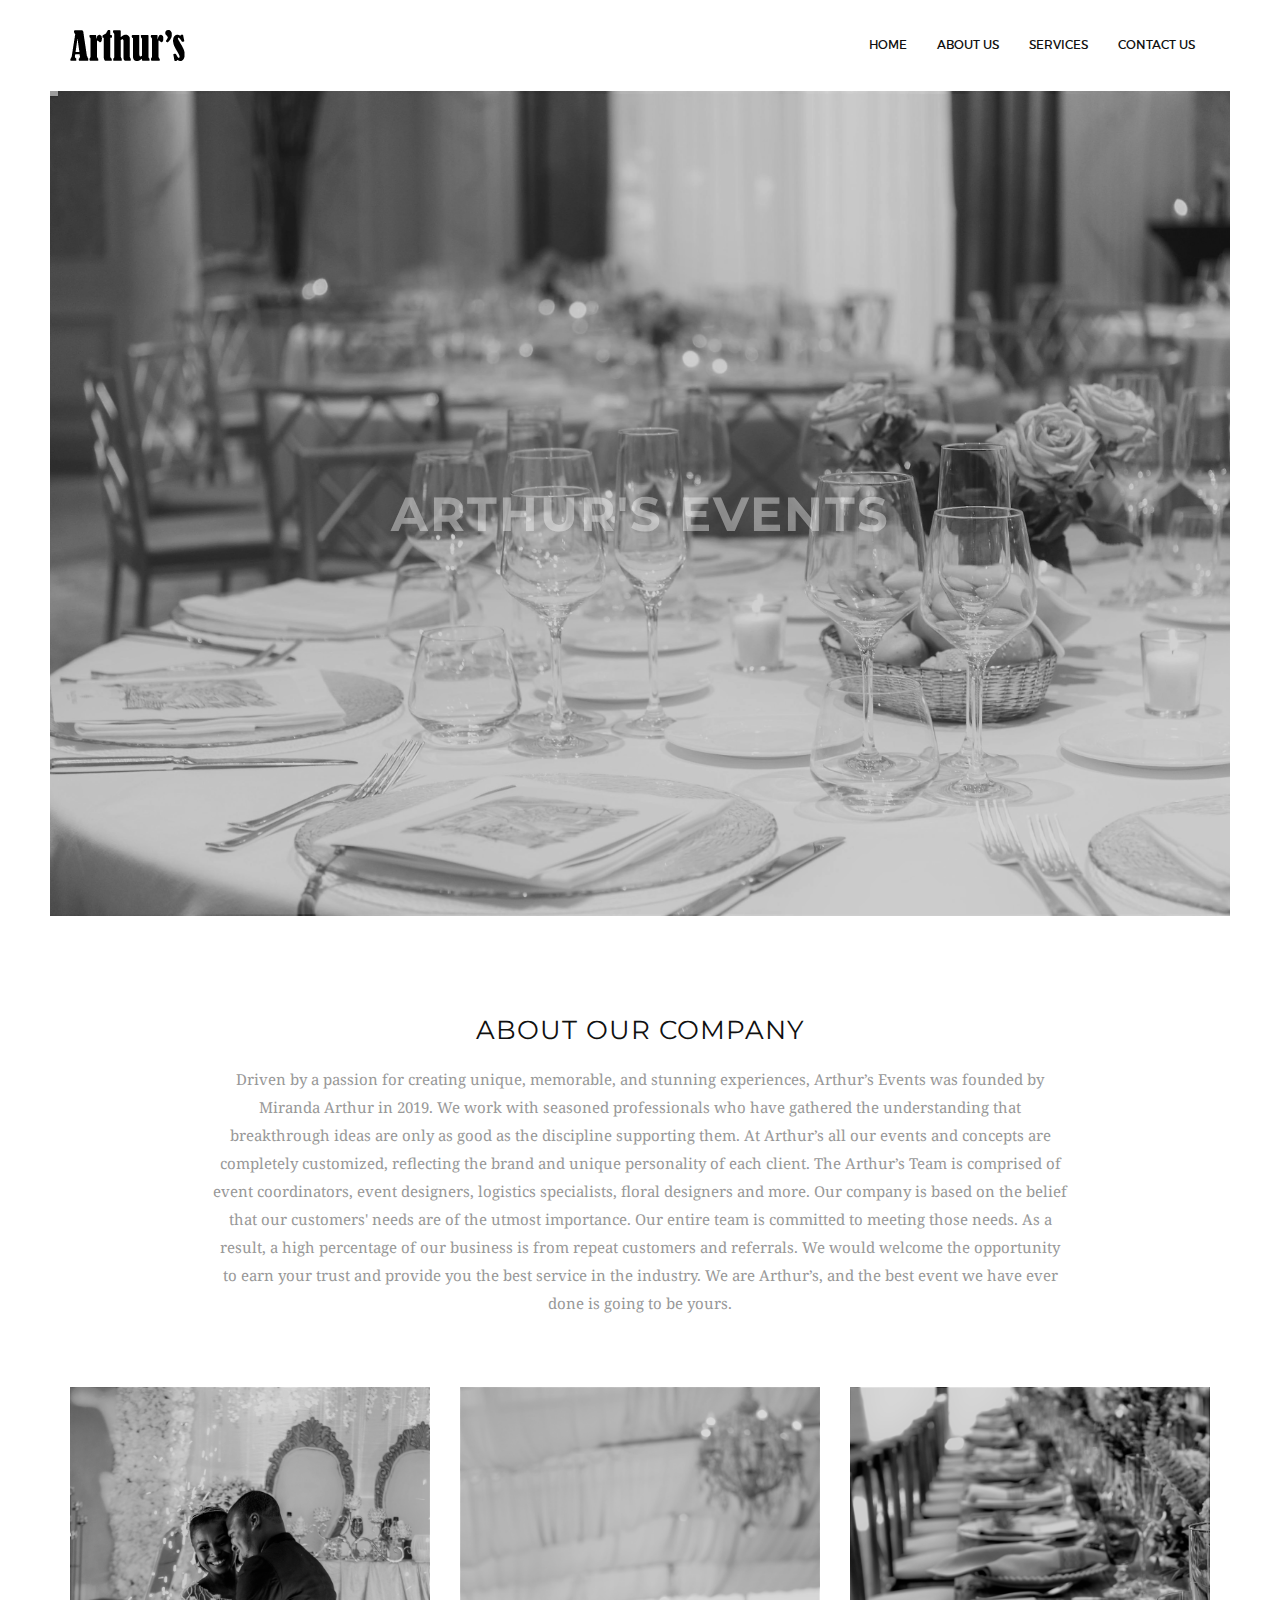
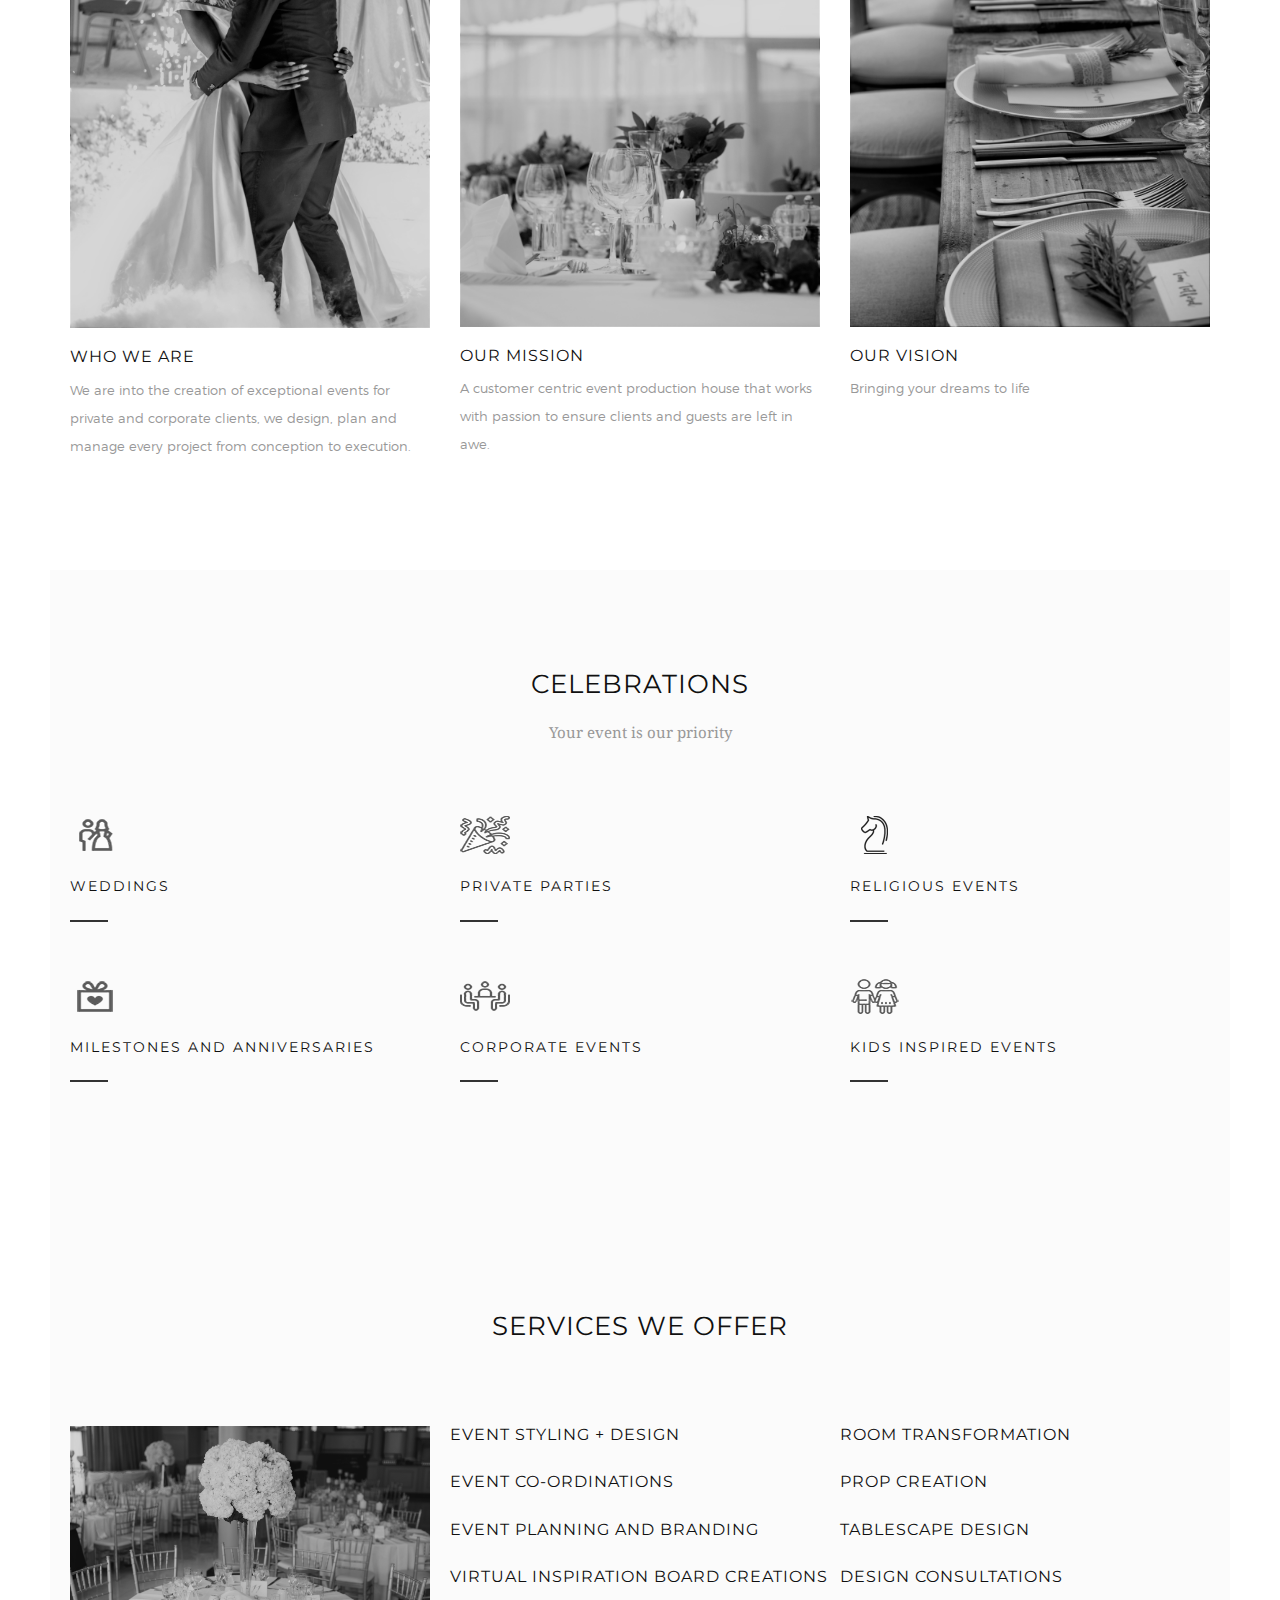
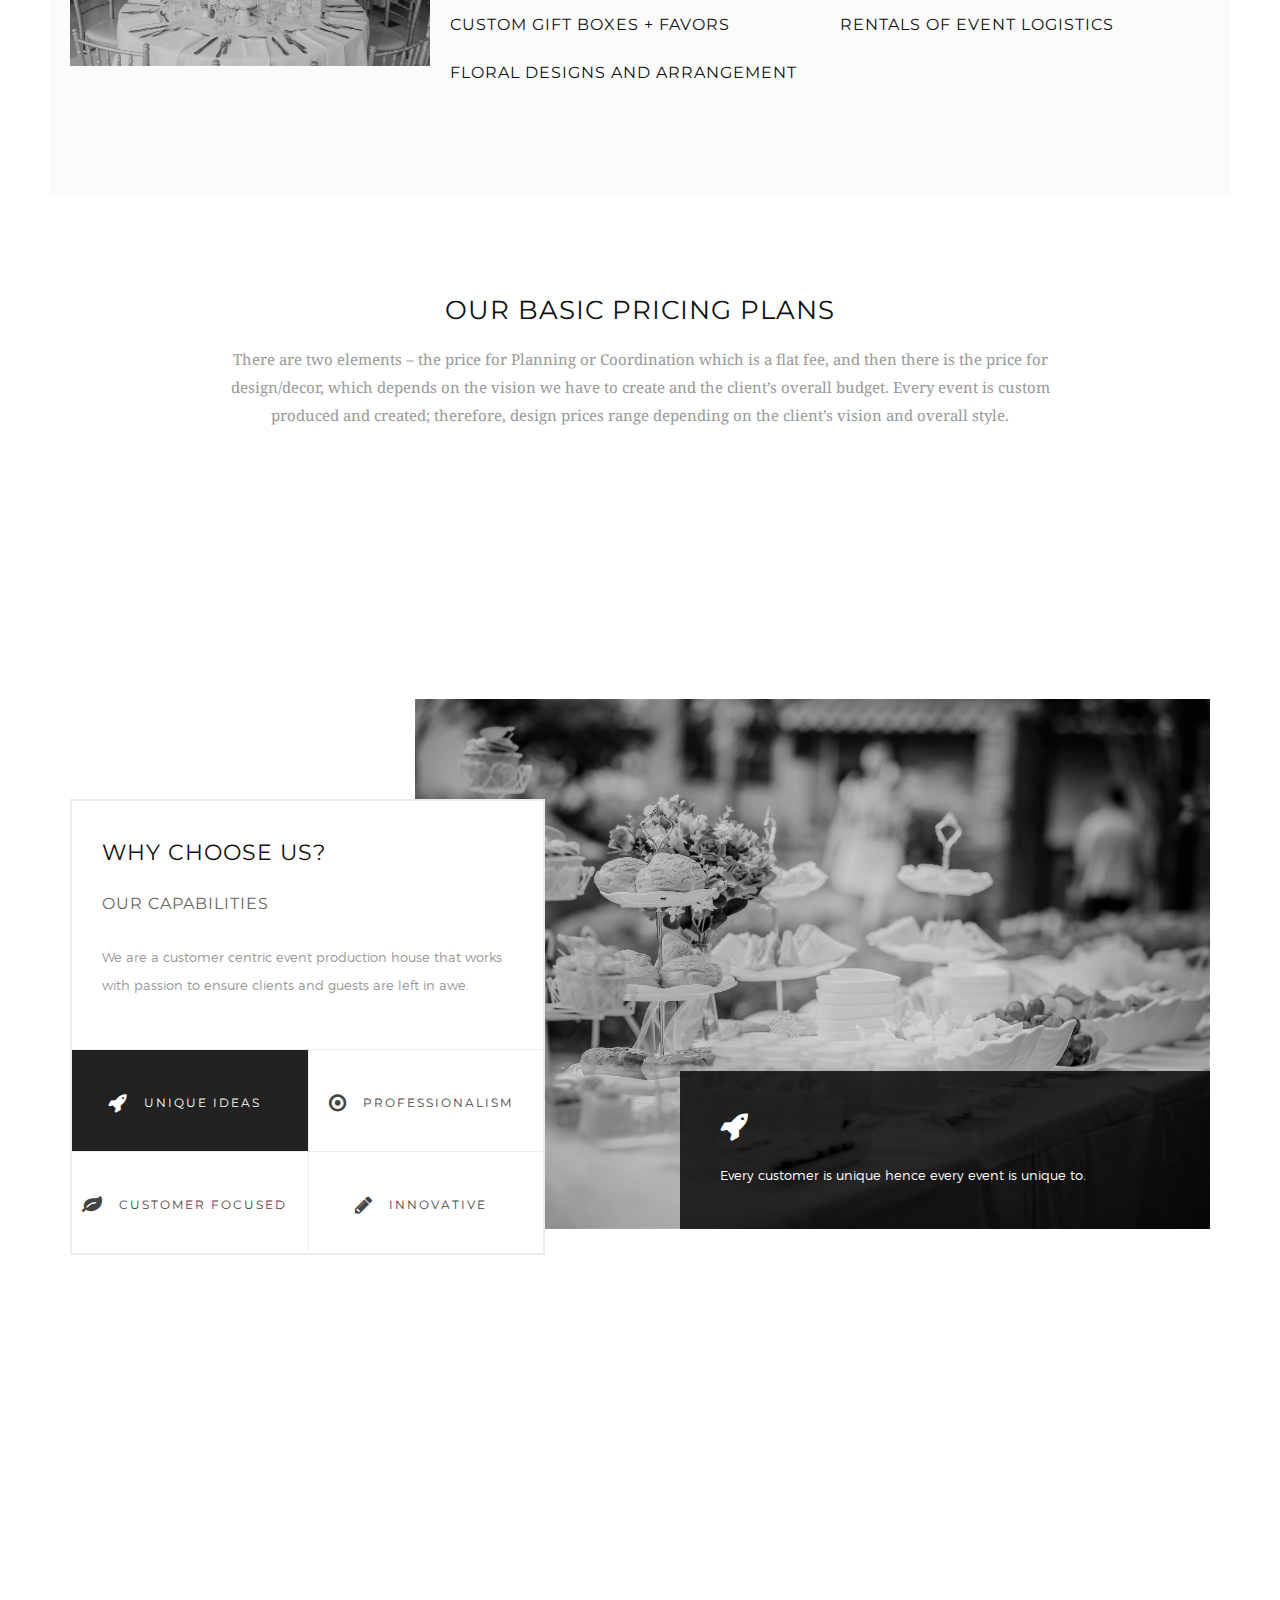
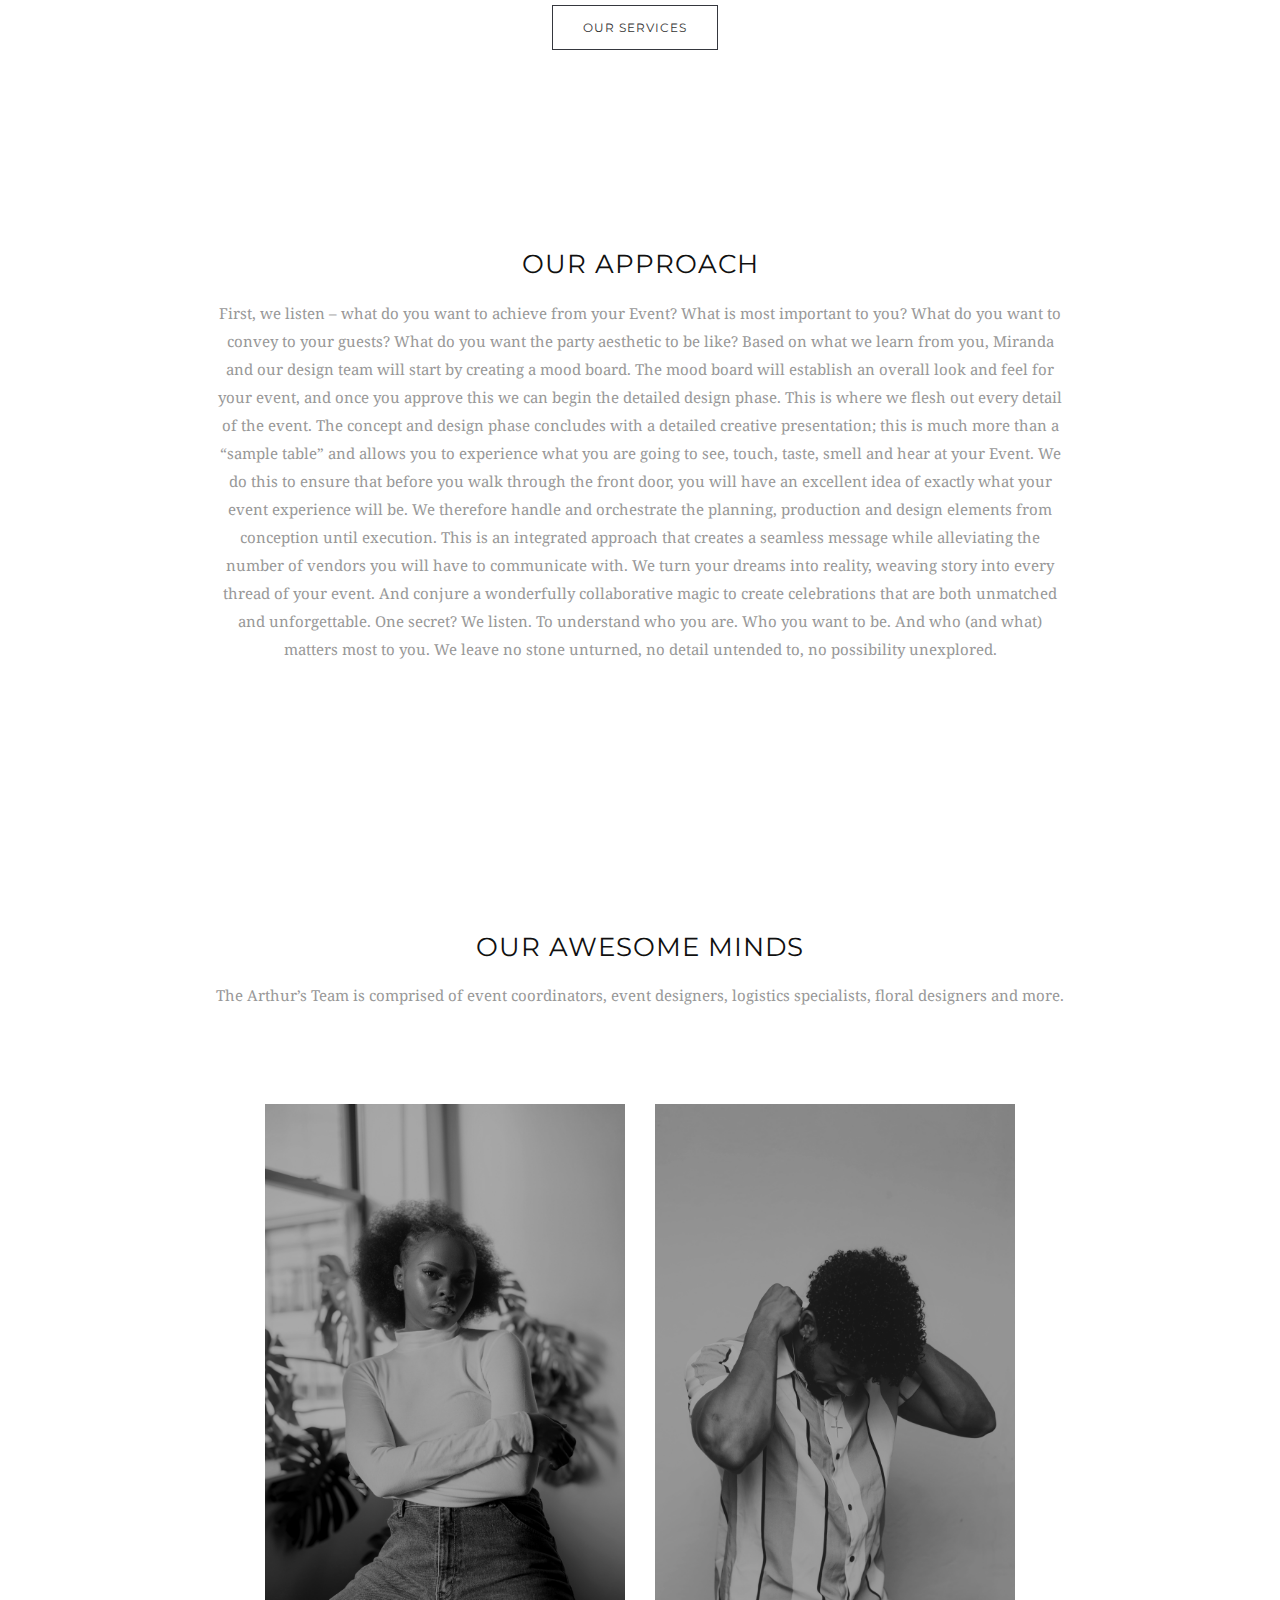
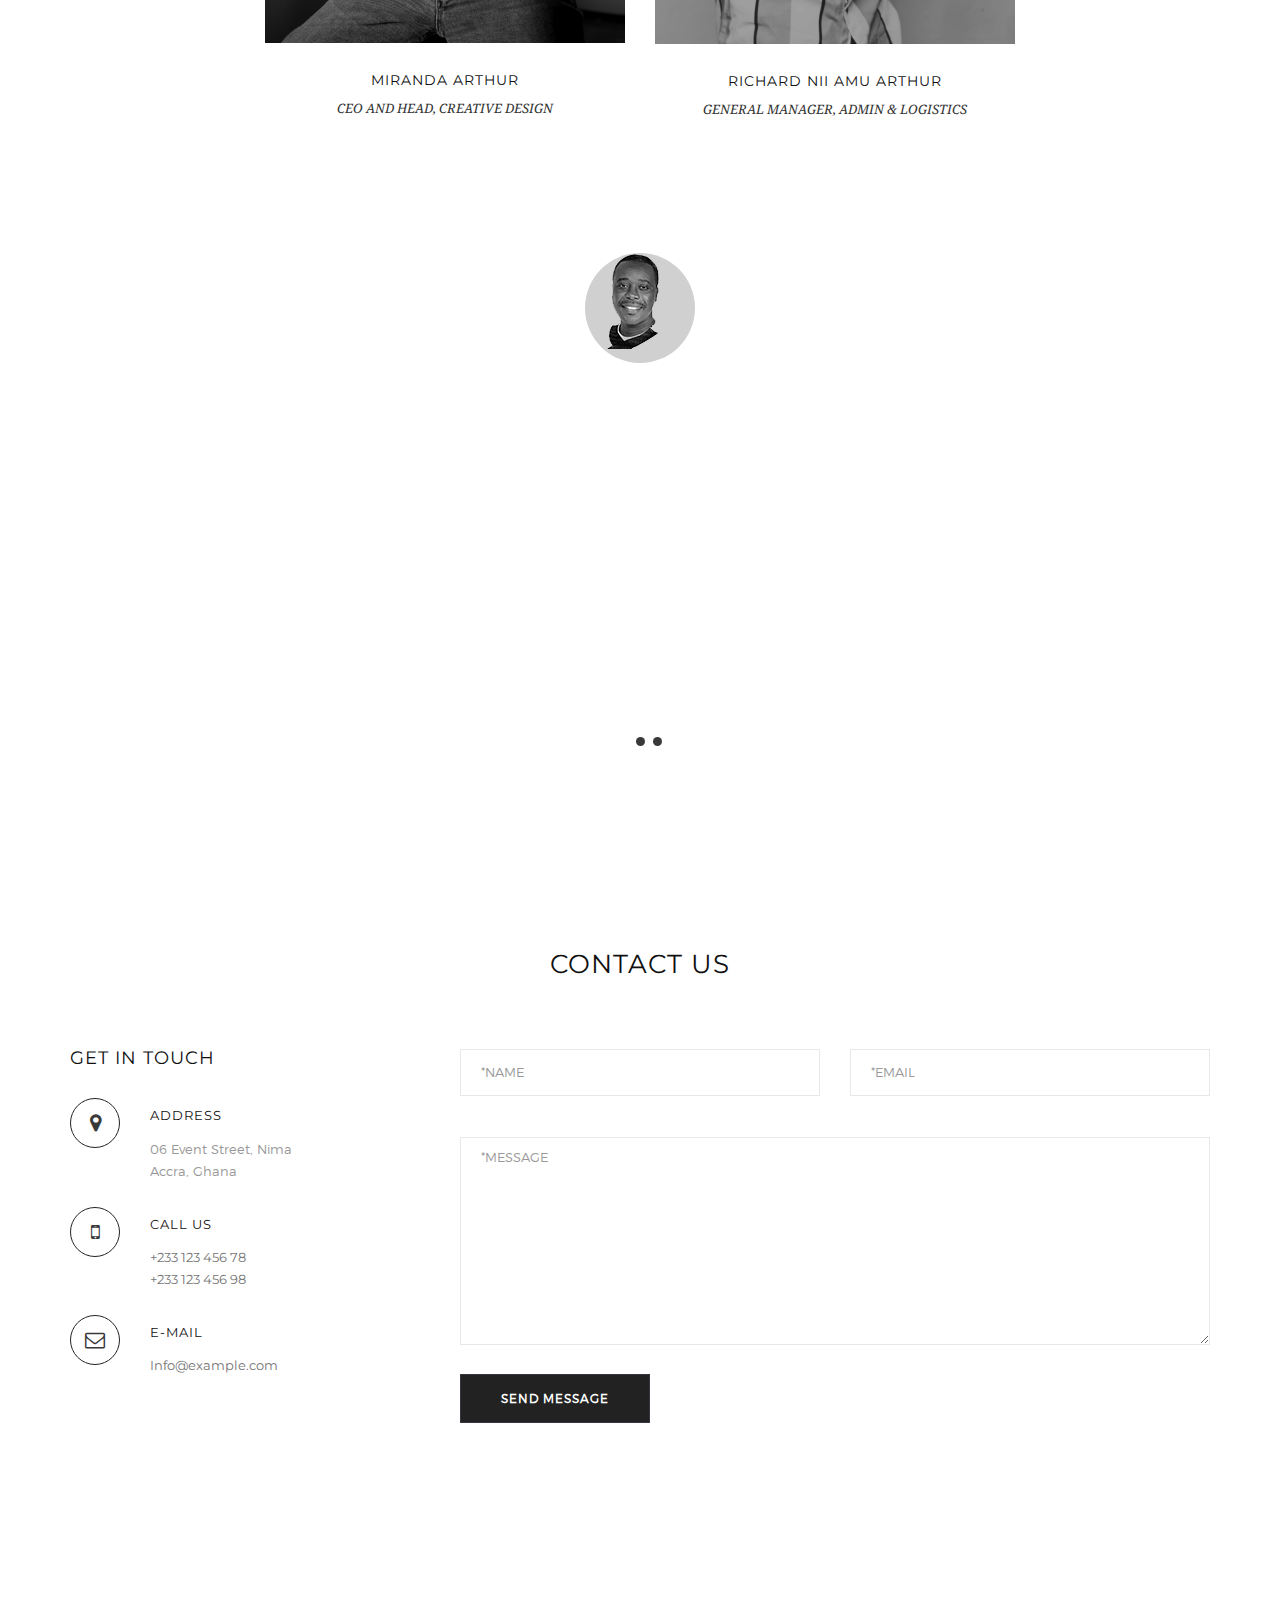
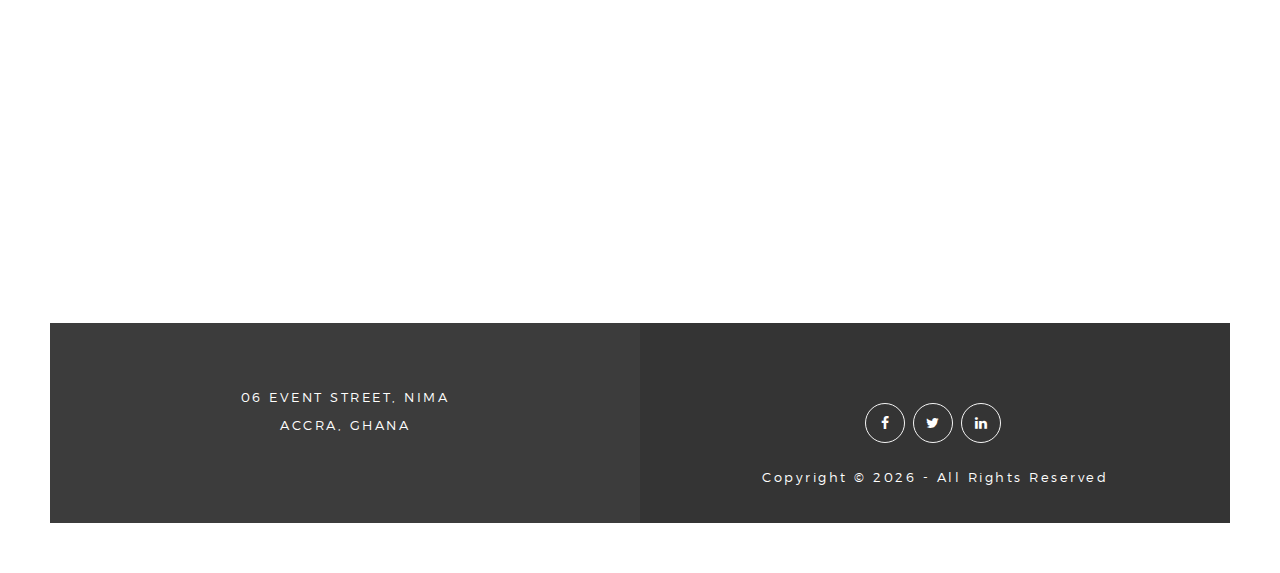
==== commit f62187ef: "text edit" ====
--- a/index.html
+++ b/index.html
@@ -316,7 +316,7 @@
           <!-- Project 1 -->
           <li class="item ">
           
-                  <h6>Event Branding</h6>
+                  <h6>Event Planning and Branding</h6>
                 
           </li>
           
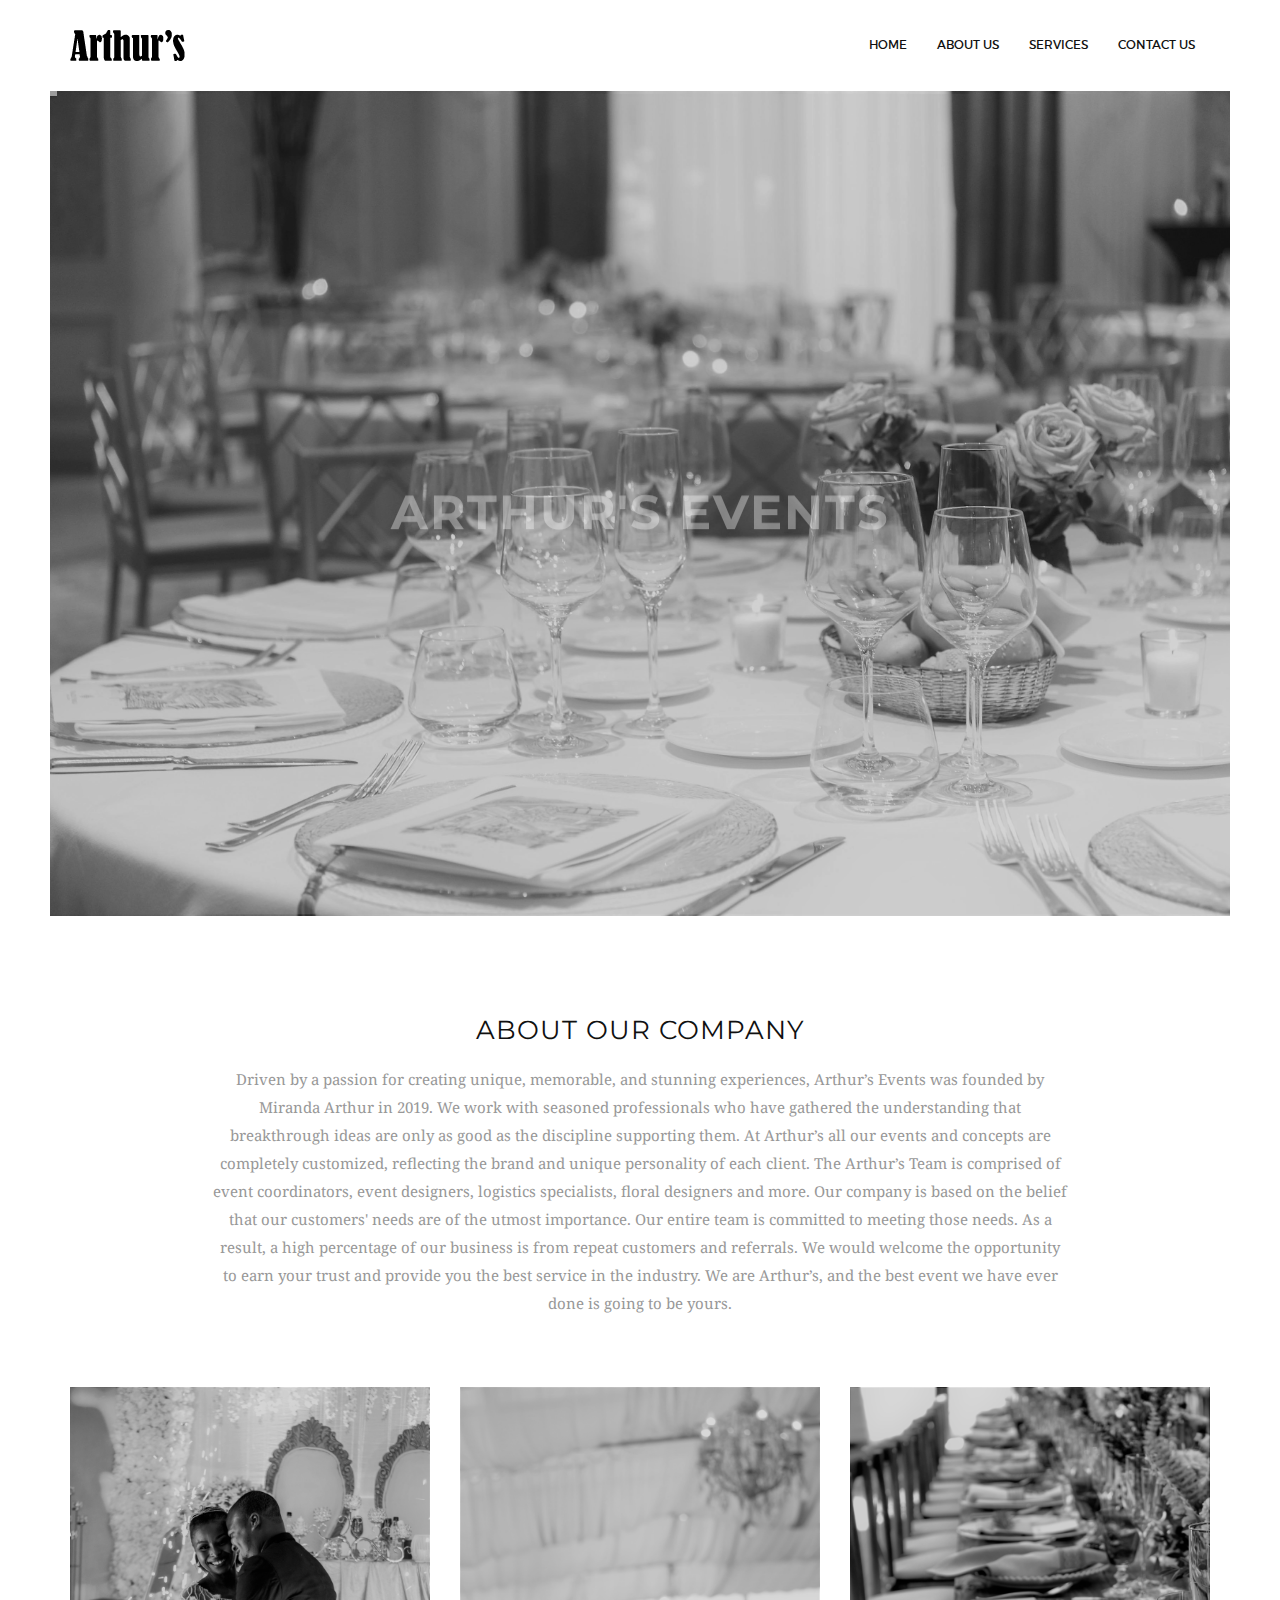
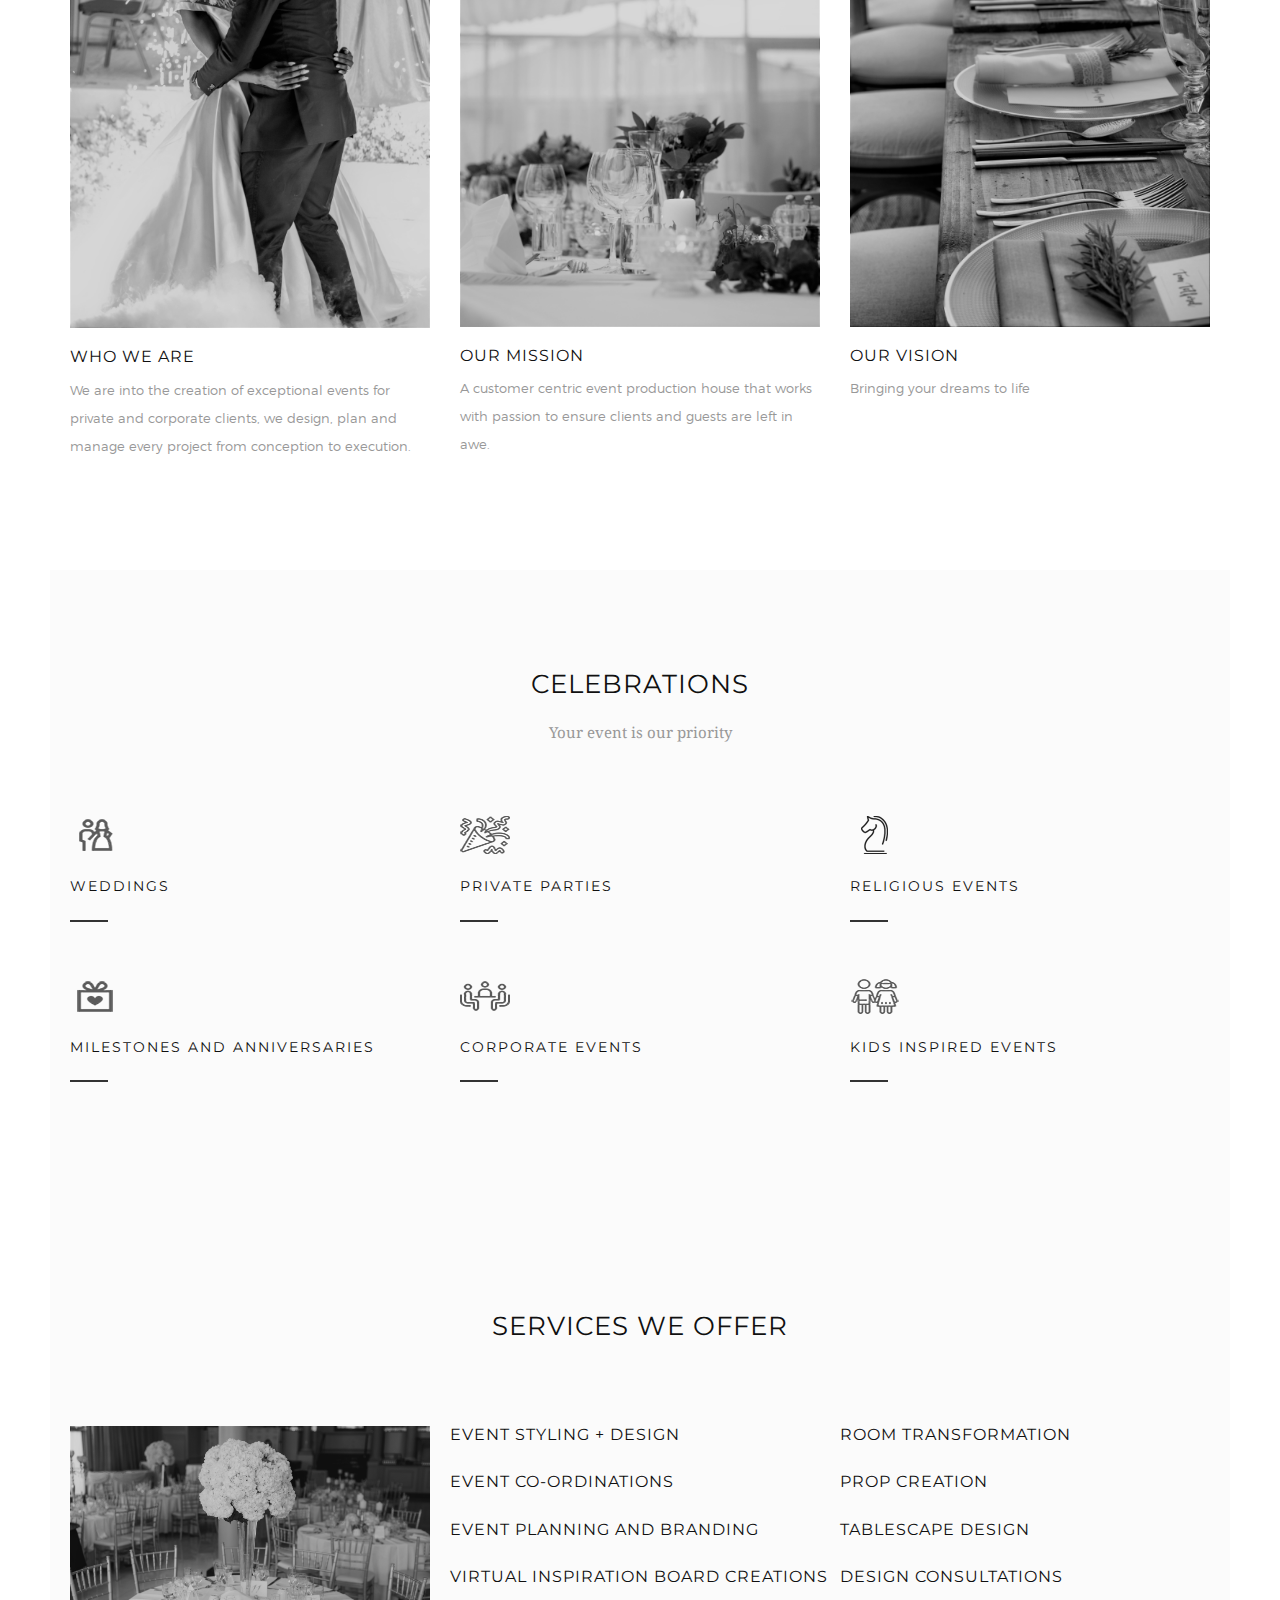
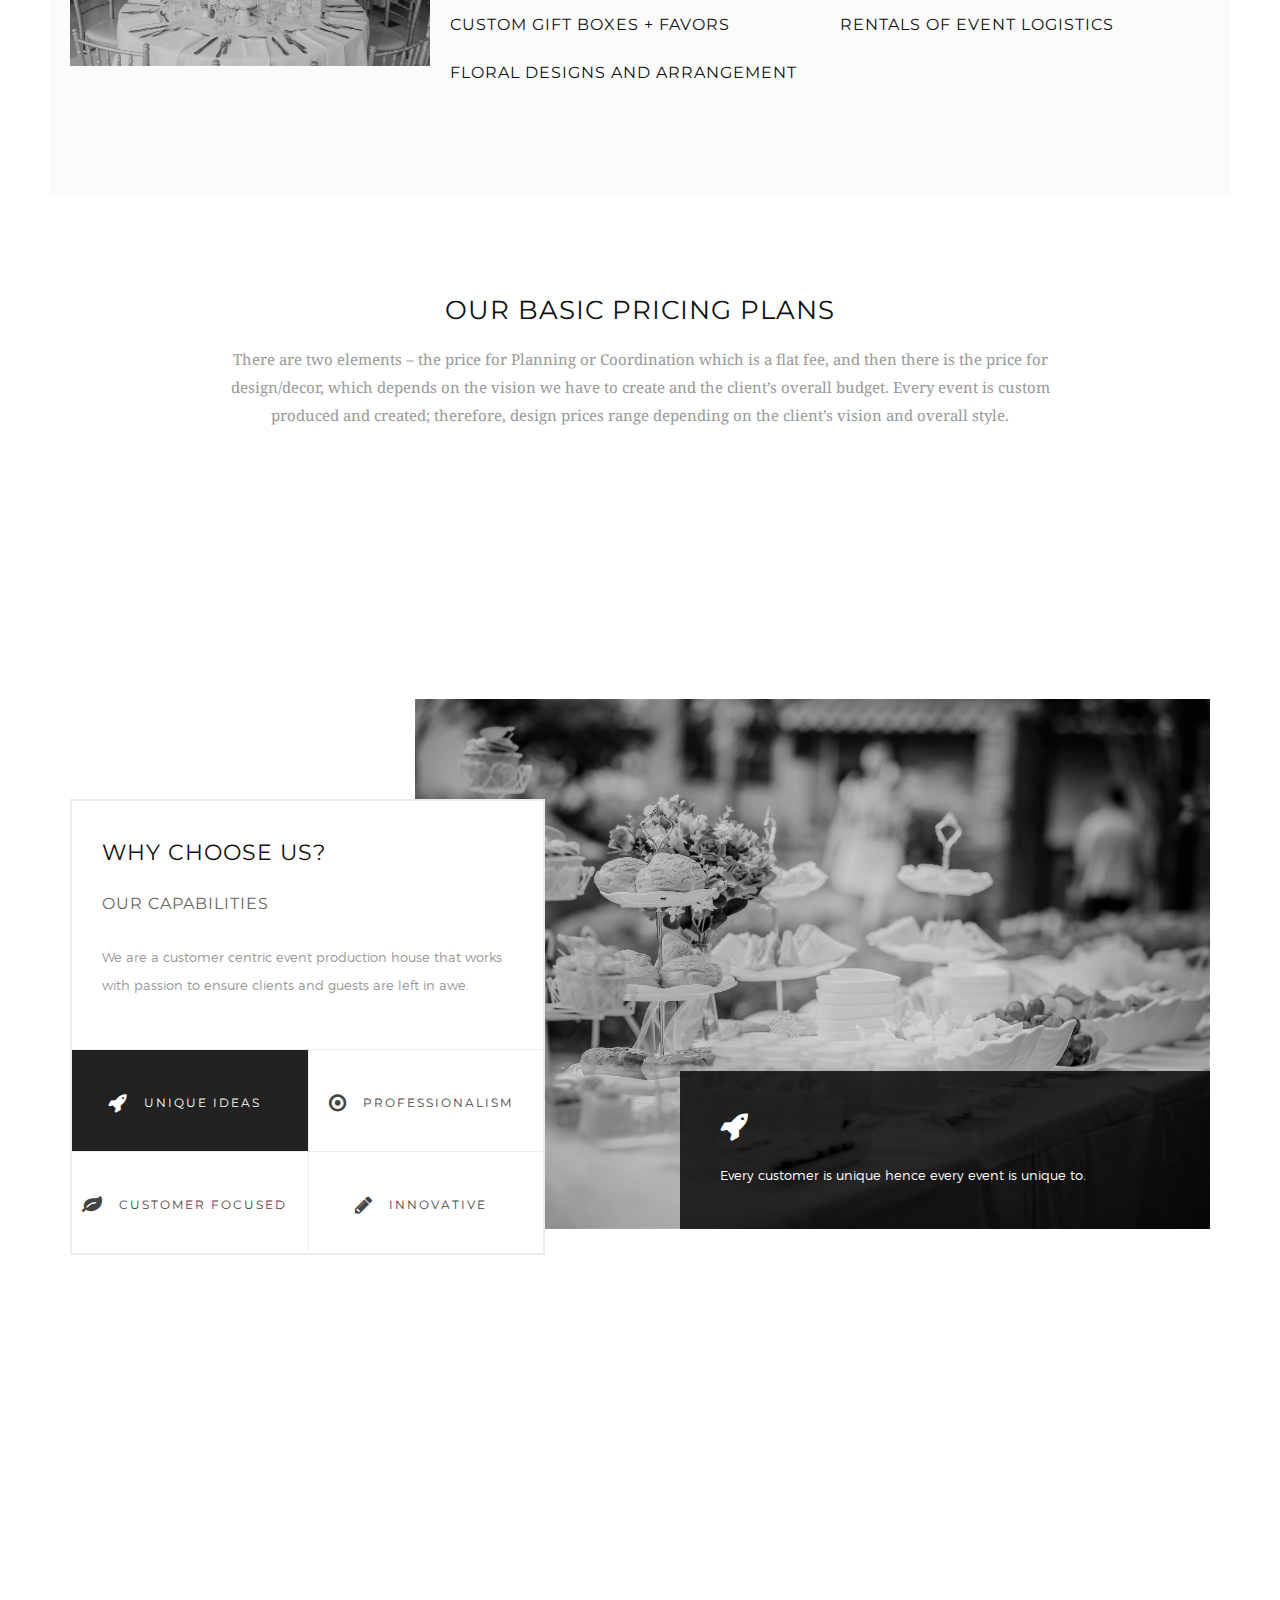
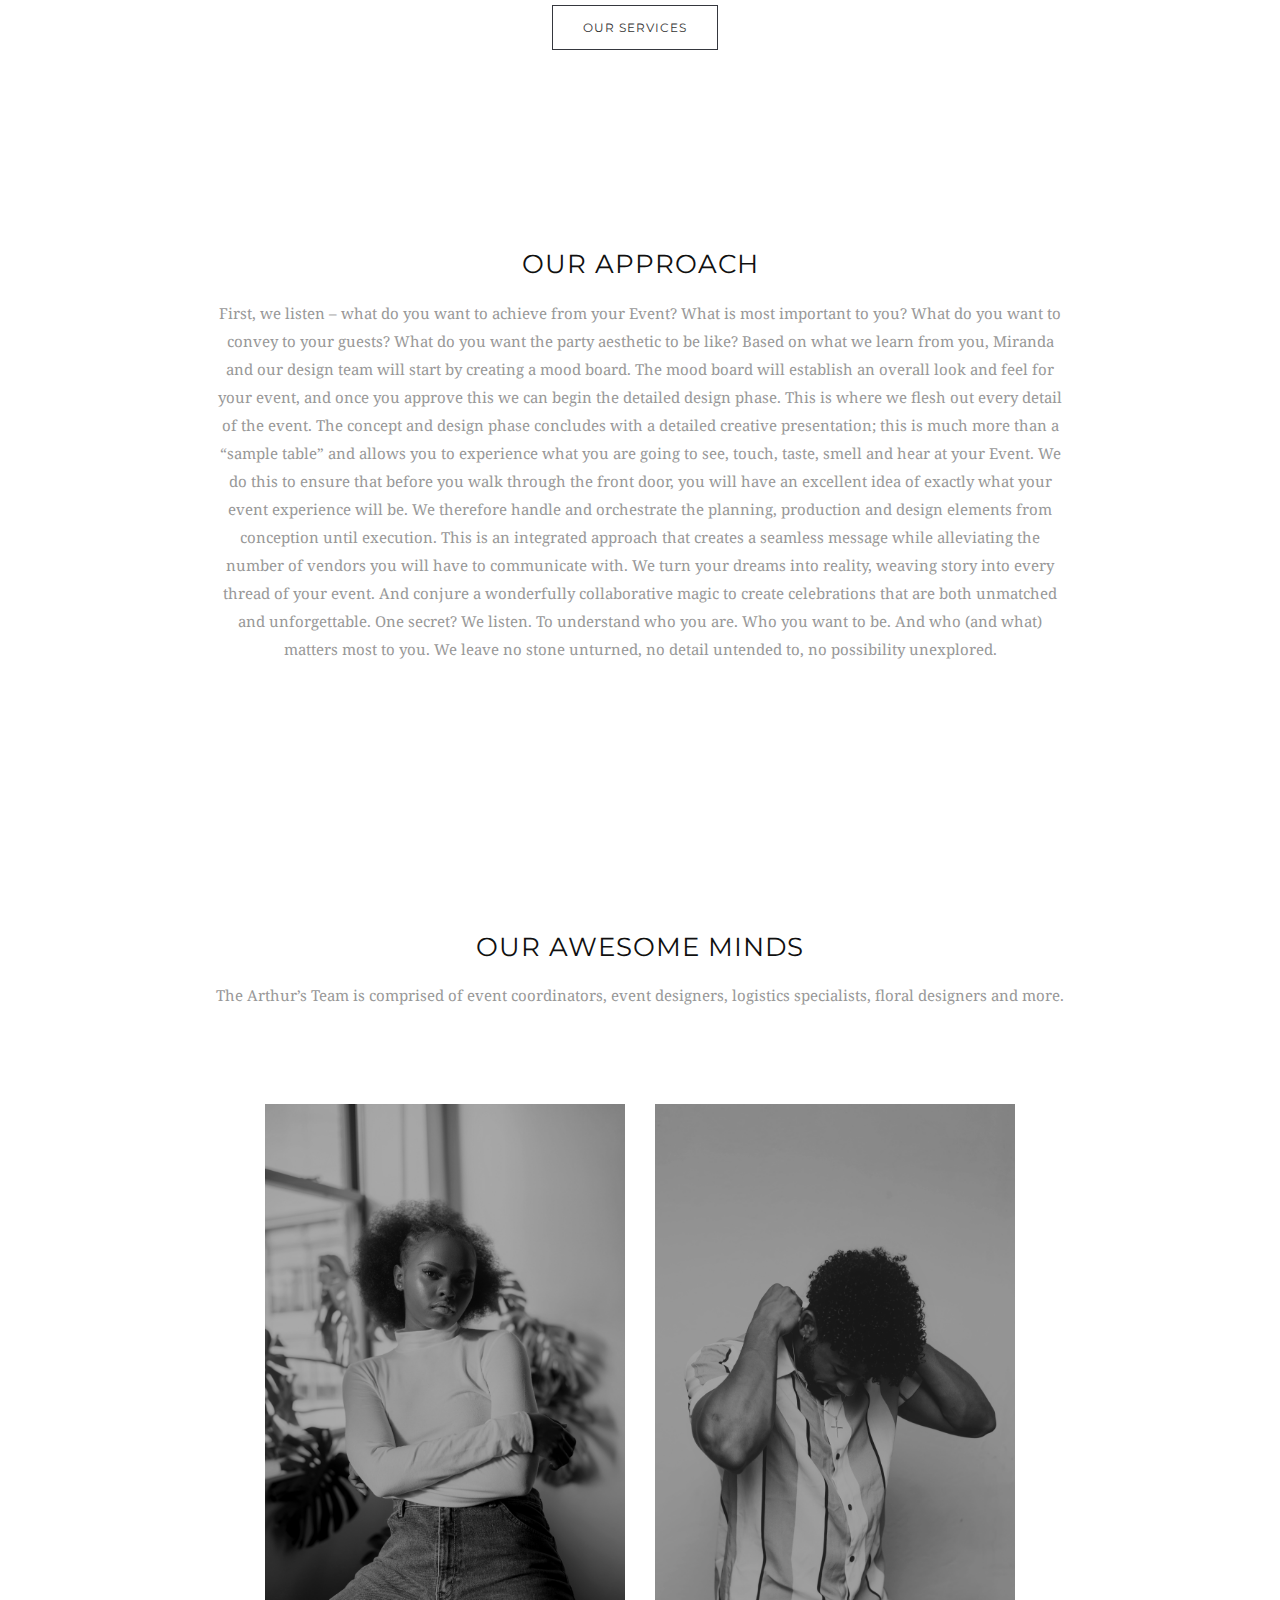
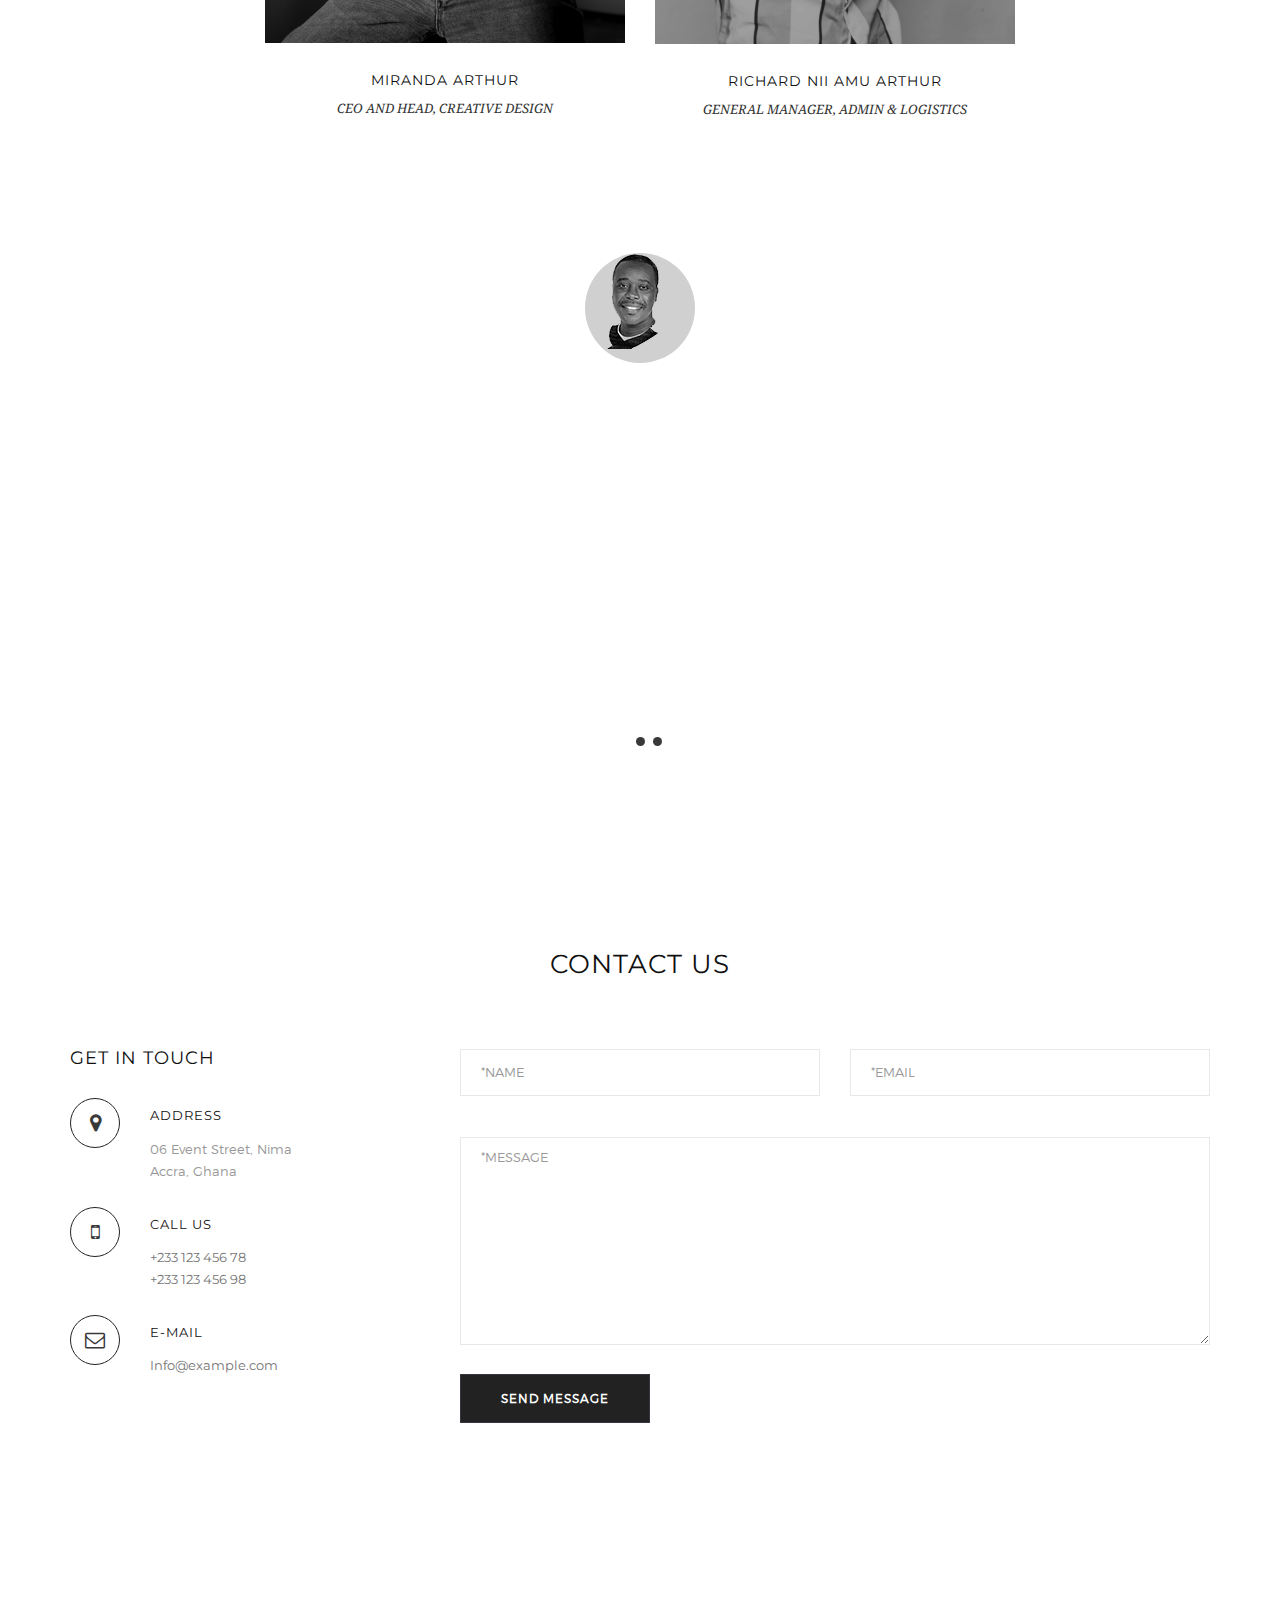
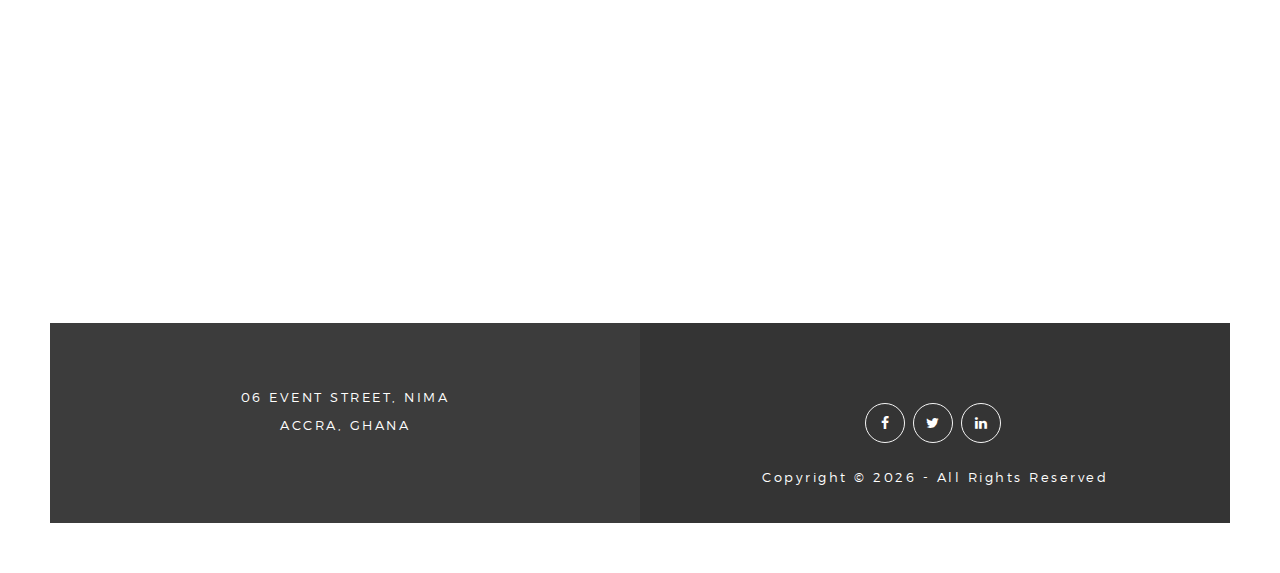
==== commit 3d6fe263: "Update index.html" ====
--- a/index.html
+++ b/index.html
@@ -10,10 +10,10 @@
 
 <!-- FONTS ONLINE -->
 <link href='https://fonts.googleapis.com/css?family=Droid+Serif:400,700,400italic,700italic' rel='stylesheet' type='text/css'>
-<link href='http://fonts.googleapis.com/css?family=Montserrat:400,700' rel='stylesheet' type='text/css'>
+<link href='https://fonts.googleapis.com/css?family=Montserrat:400,700' rel='stylesheet' type='text/css'>
 
 <!--MAIN STYLE-->
-<link rel="stylesheet" type="text/css" href="http://code.ionicframework.com/ionicons/2.0.1/css/ionicons.min.css">
+<link rel="stylesheet" type="text/css" href="https://code.ionicframework.com/ionicons/2.0.1/css/ionicons.min.css">
 <link href="css/bootstrap.min.css" rel="stylesheet" type="text/css">
 <link href="css/font-awesome.min.css" rel="stylesheet" type="text/css">
 <link href="css/main.css" rel="stylesheet" type="text/css">
@@ -752,4 +752,4 @@
 </script> 
 <script src="js/main.js"></script>
 </body>
-</html>+</html>
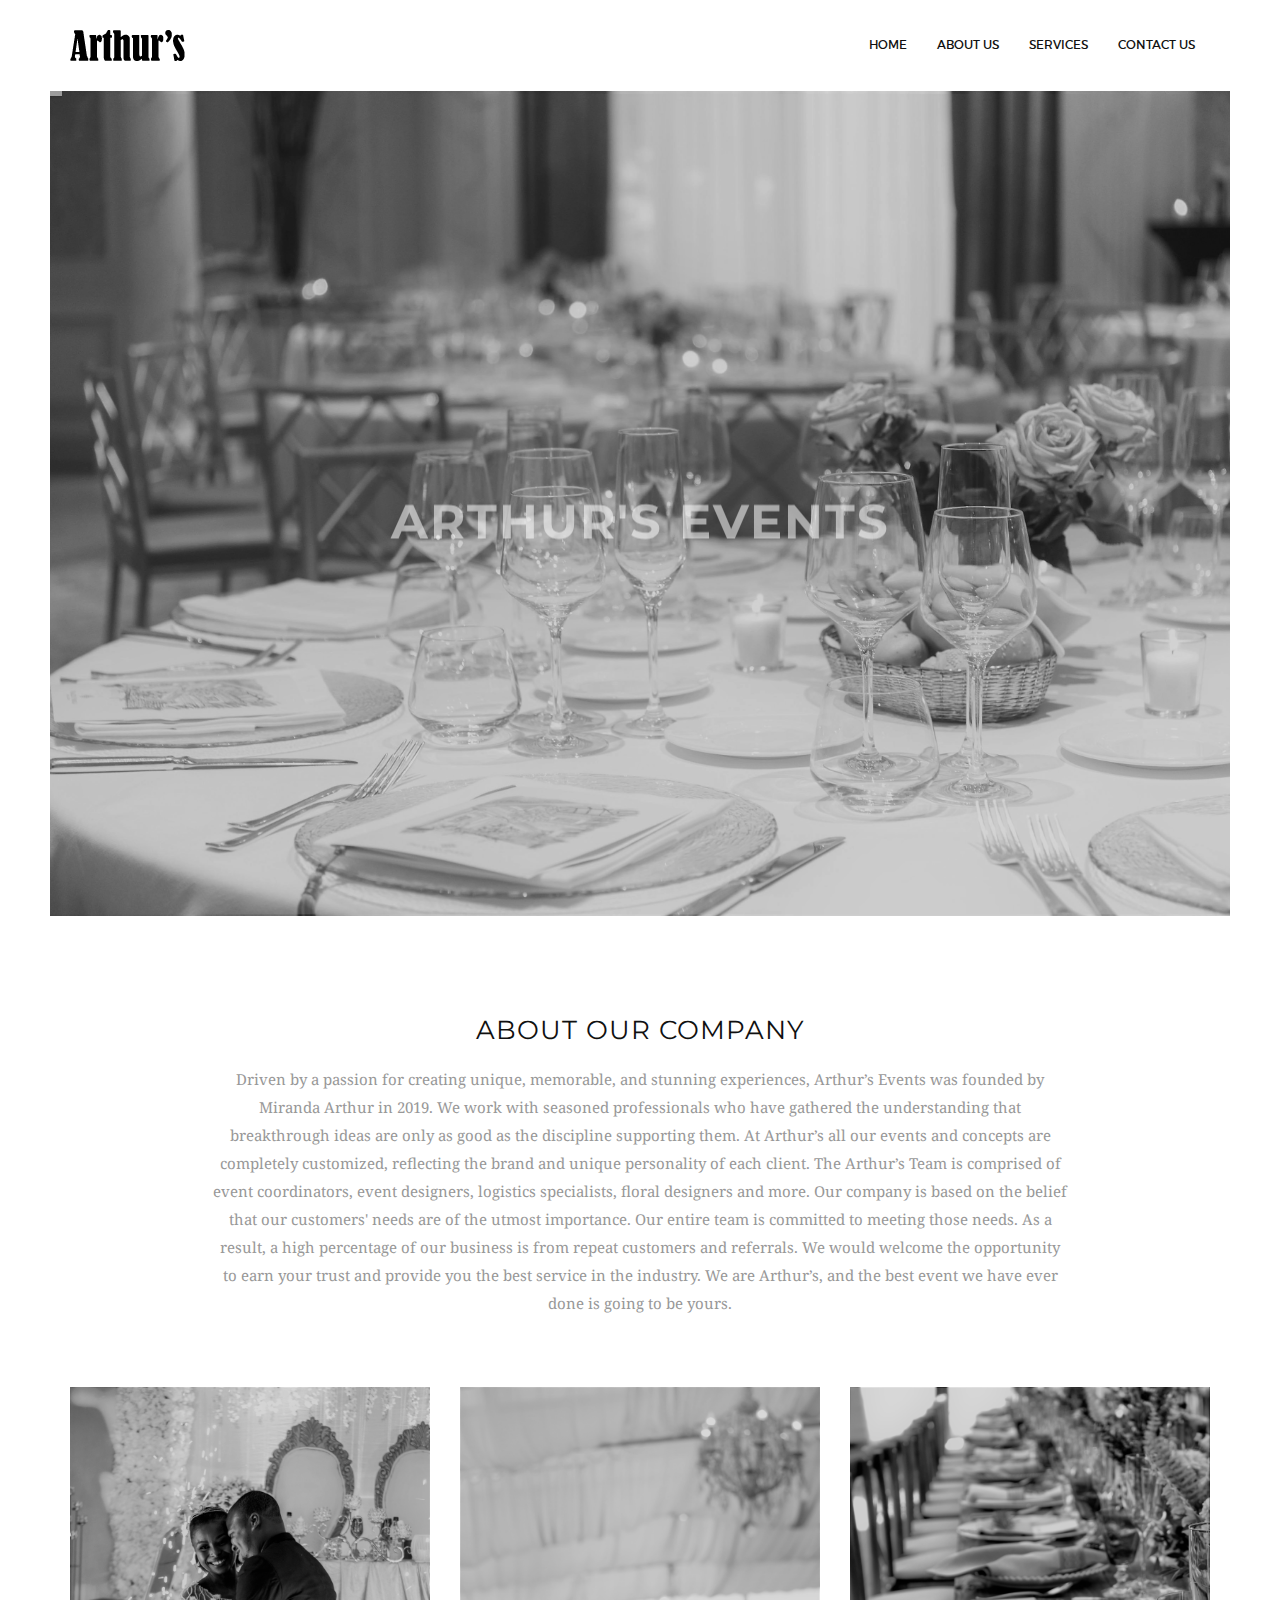
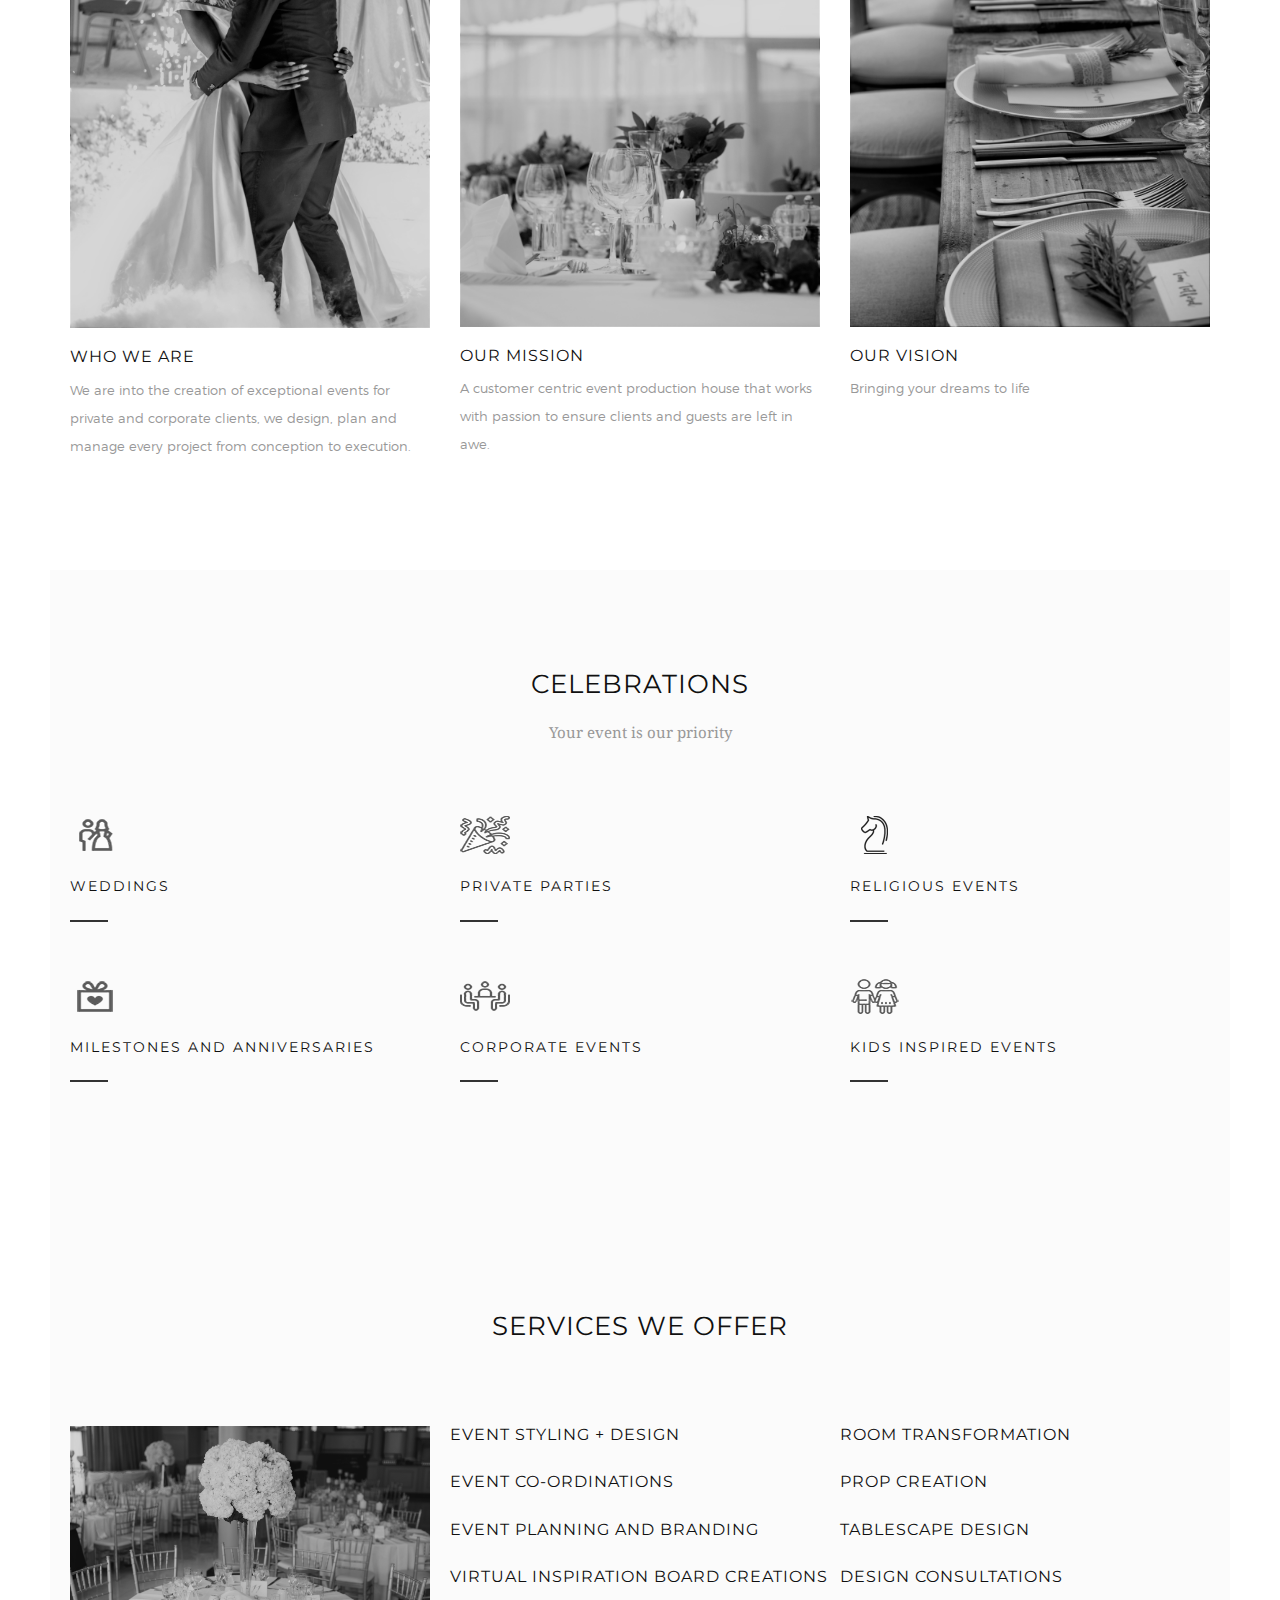
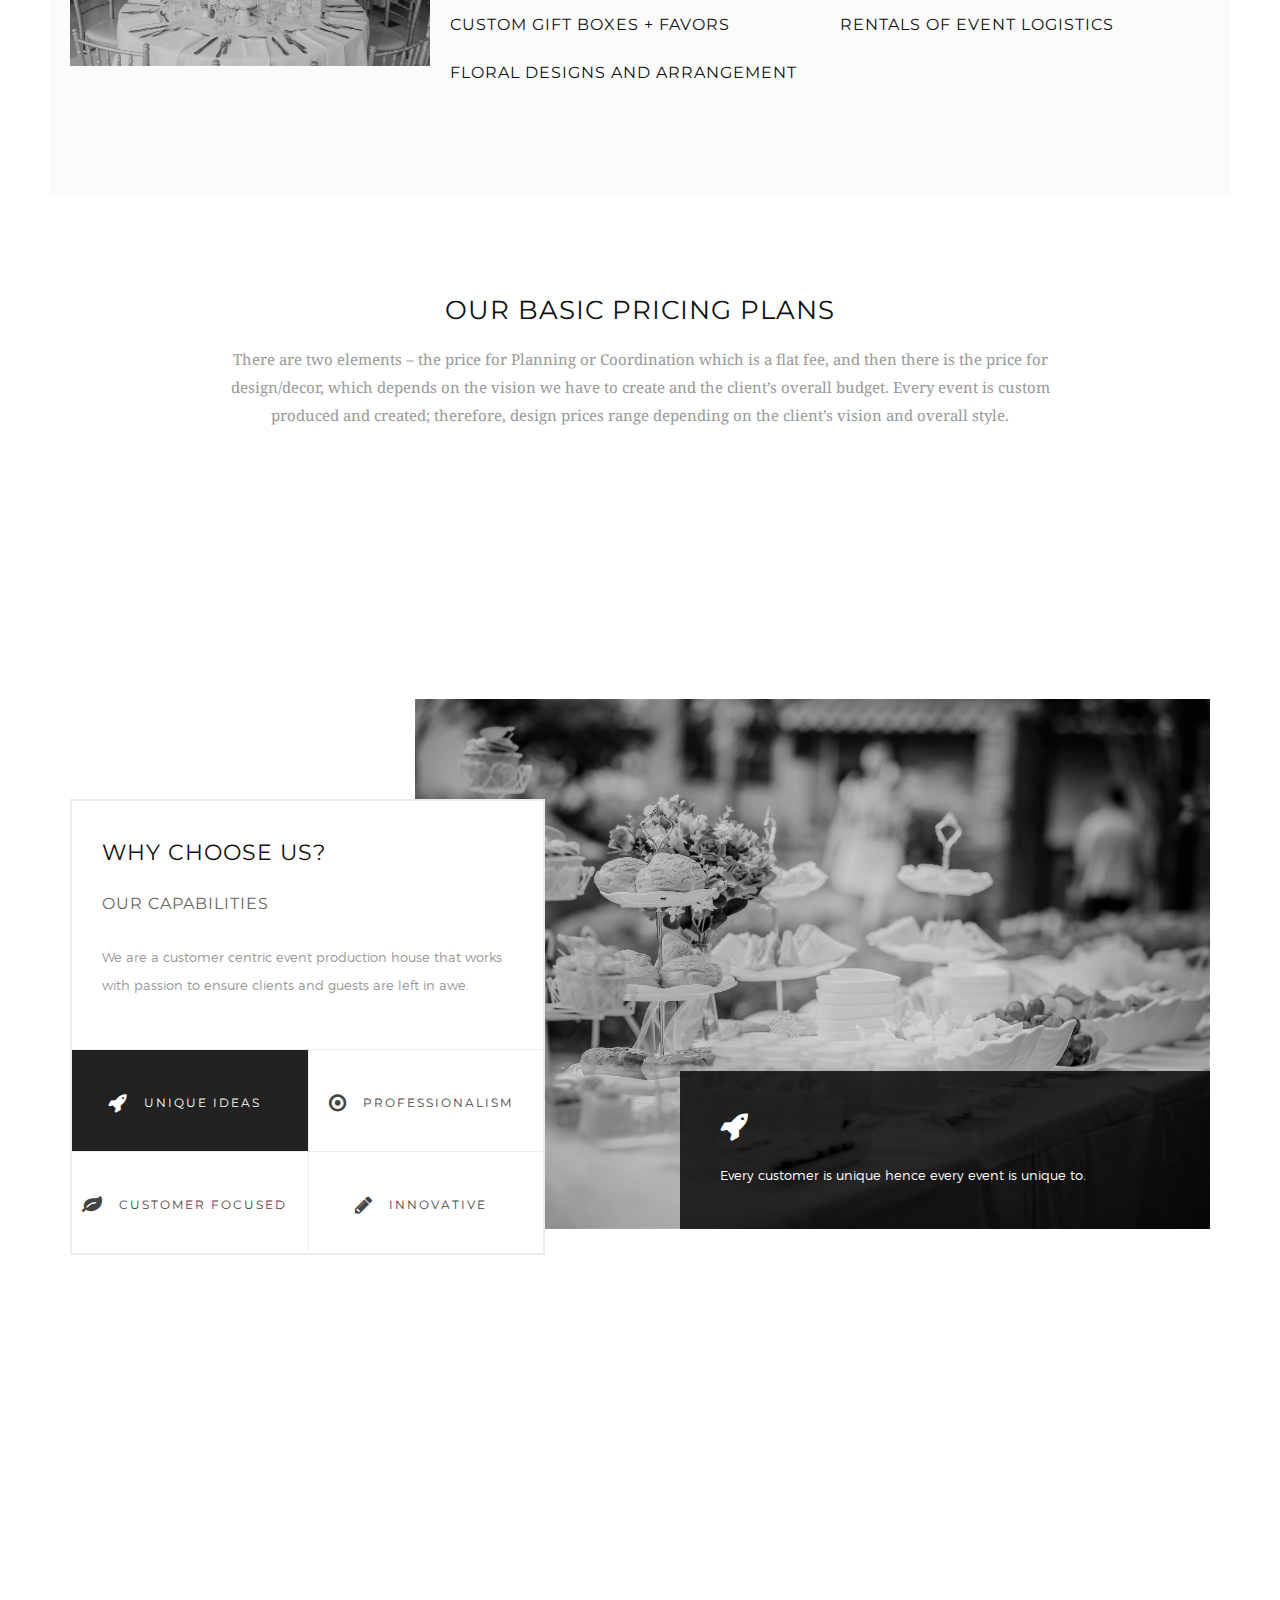
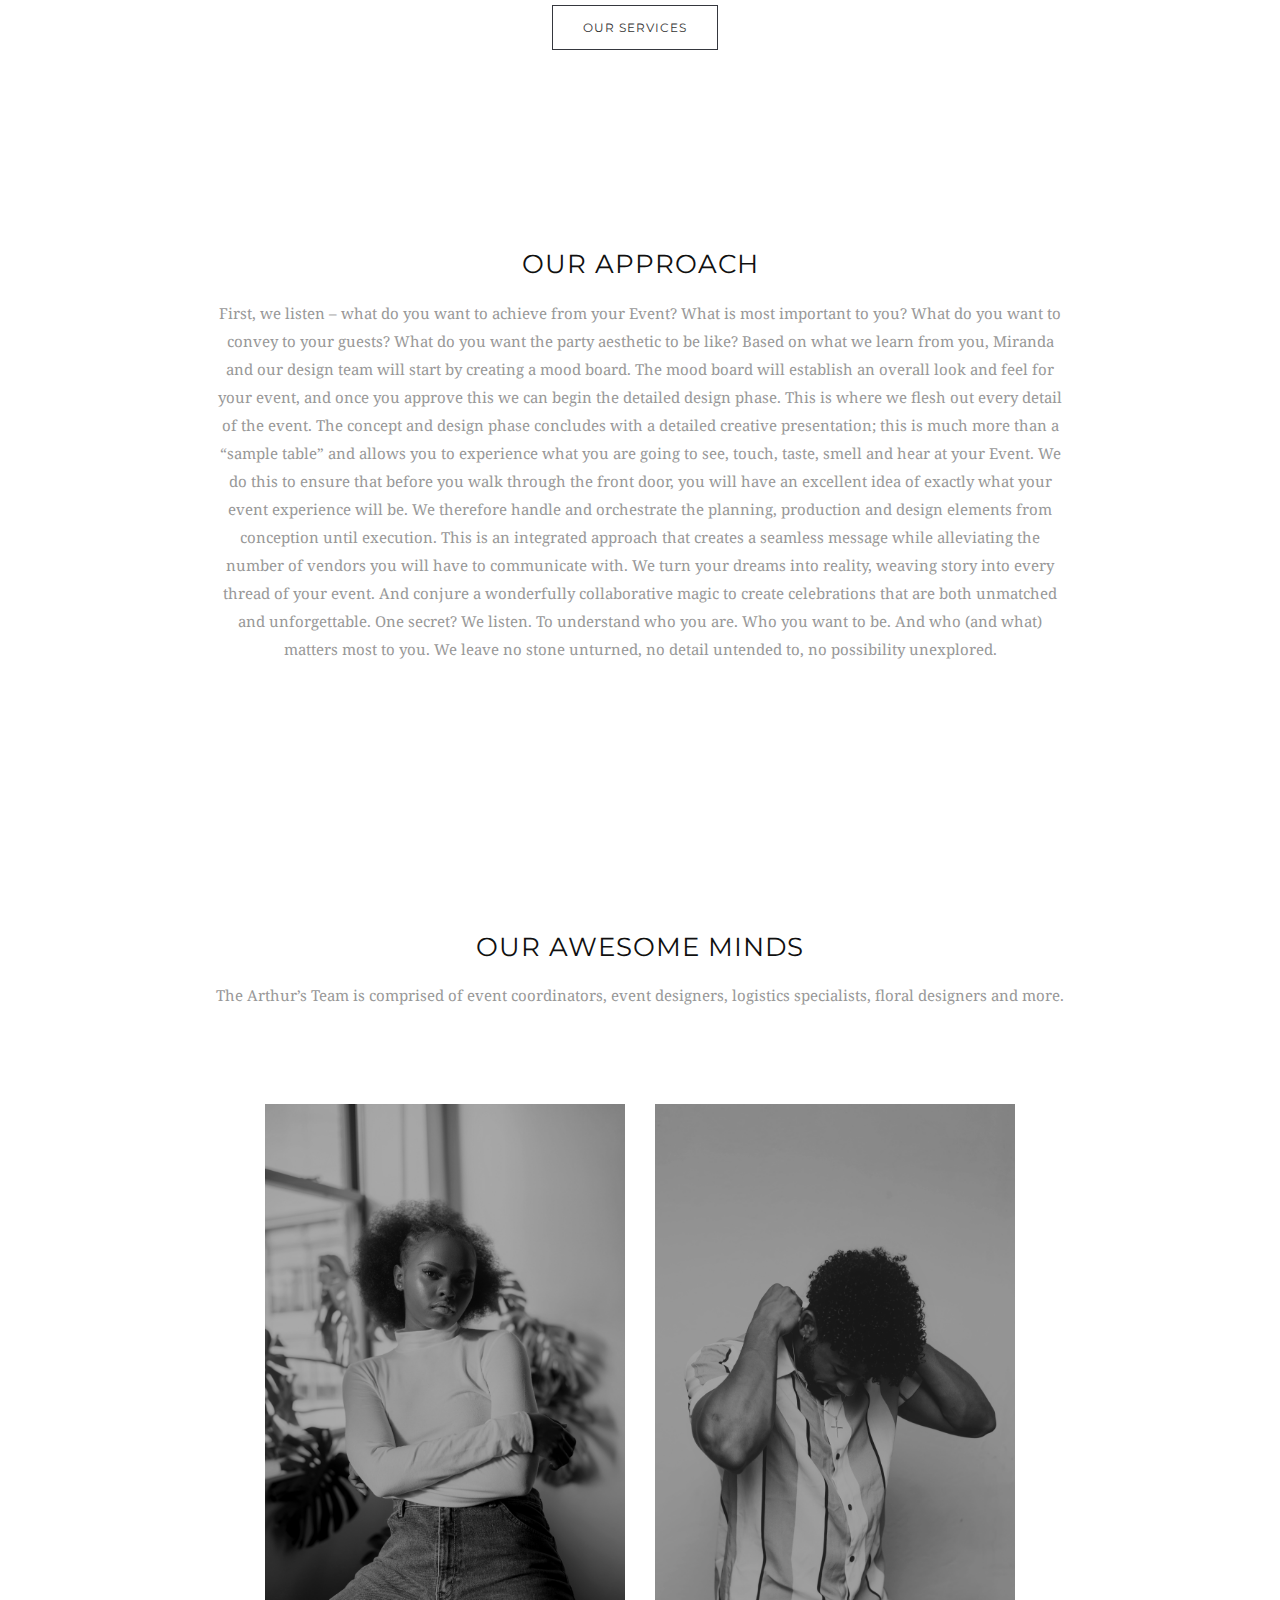
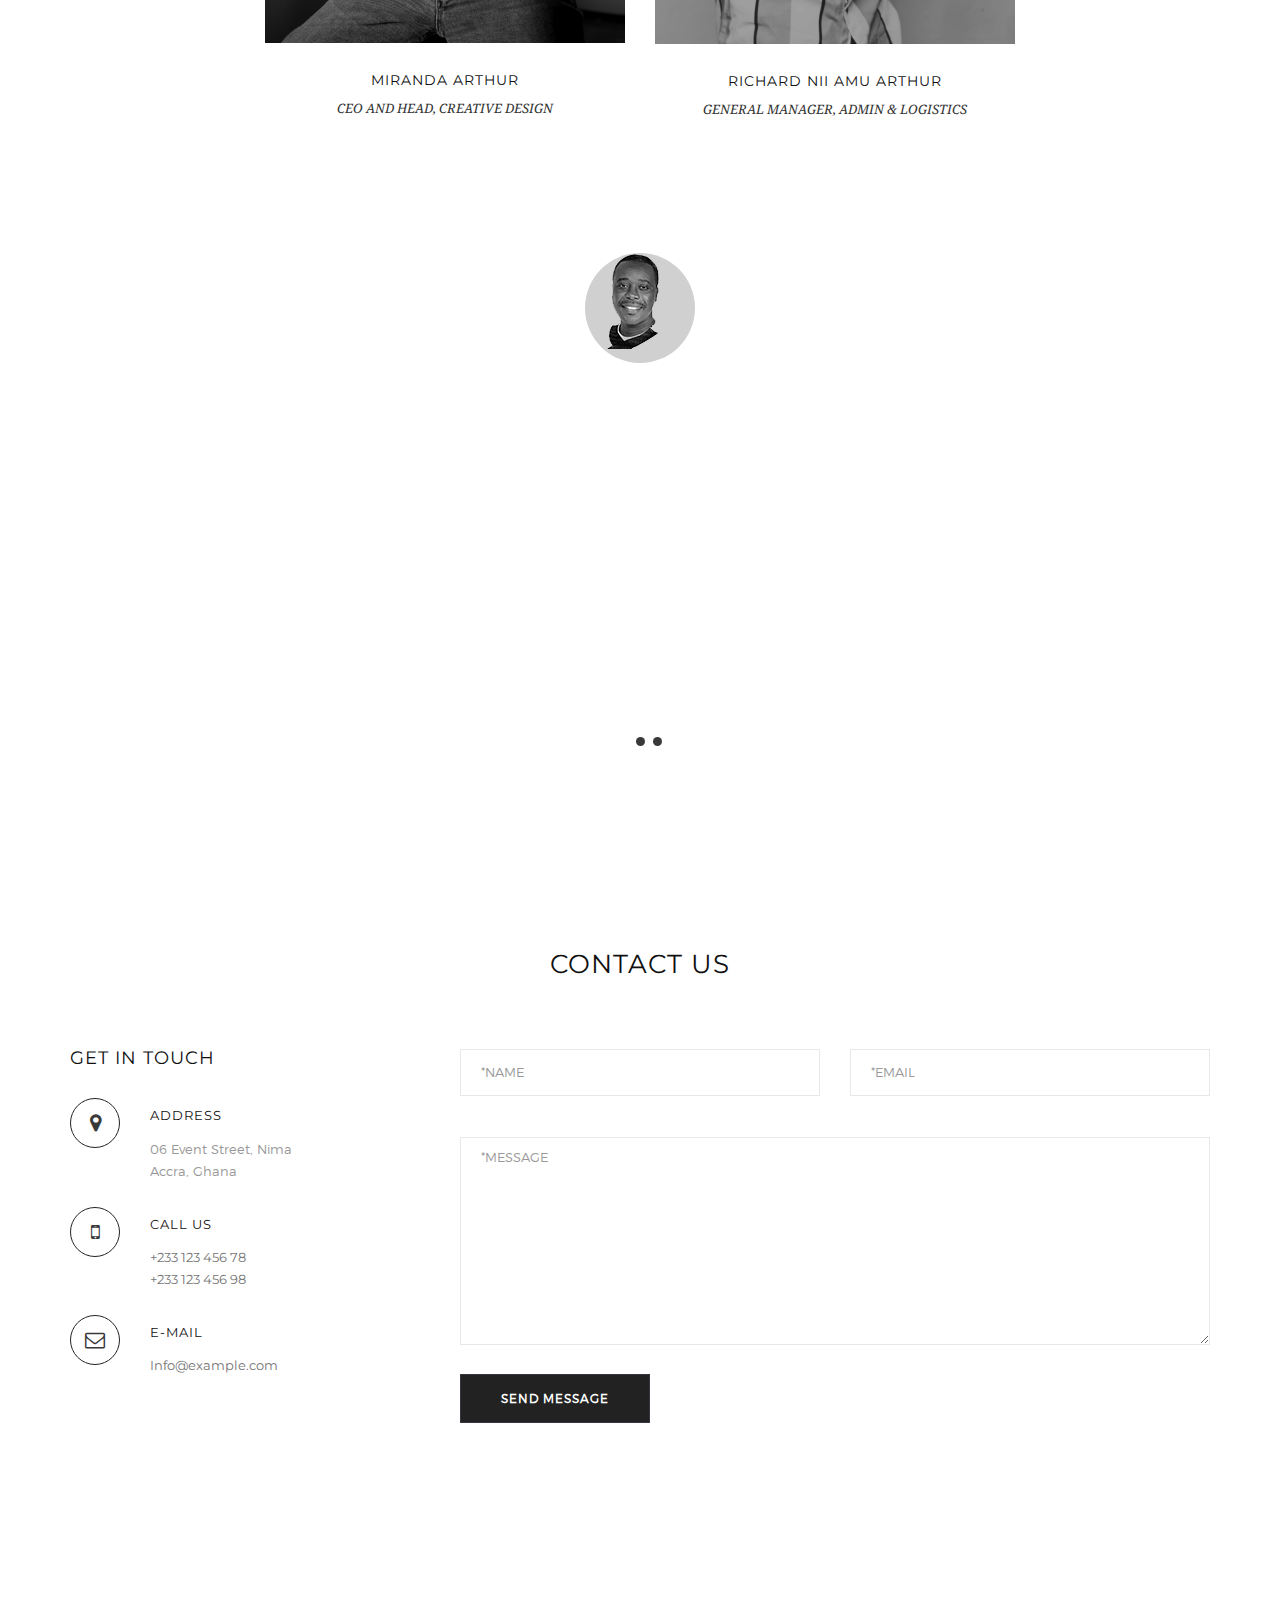
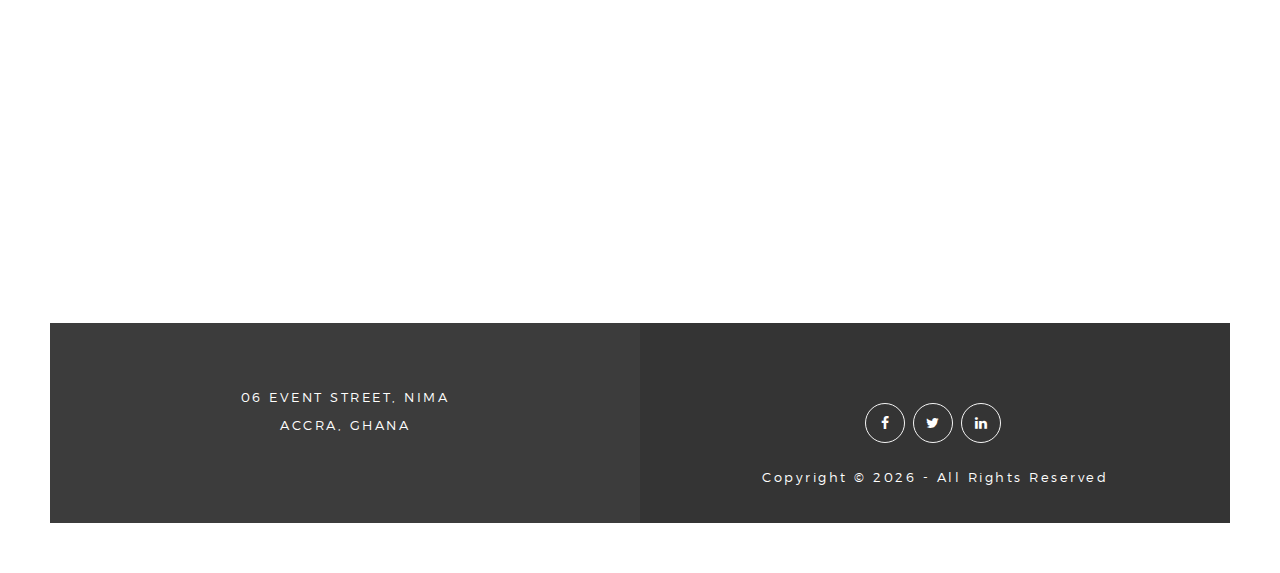
==== commit 114d63f9: "Update index.html" ====
--- a/index.html
+++ b/index.html
@@ -715,7 +715,7 @@
 <!-- SLIDER REVOLUTION 4.x SCRIPTS  --> 
 <script type="text/javascript" src="rs-plugin/js/jquery.themepunch.tools.min.js"></script> 
 <script type="text/javascript" src="rs-plugin/js/jquery.themepunch.revolution.min.js"></script> 
-<script type='text/javascript' src='http://maps.google.com/maps/api/js?sensor=false'></script> 
+<script type='text/javascript' src='https://maps.google.com/maps/api/js?sensor=false'></script> 
 <!-- begin map script--> 
 <script type="text/javascript">
 /*========== Year ============*/
